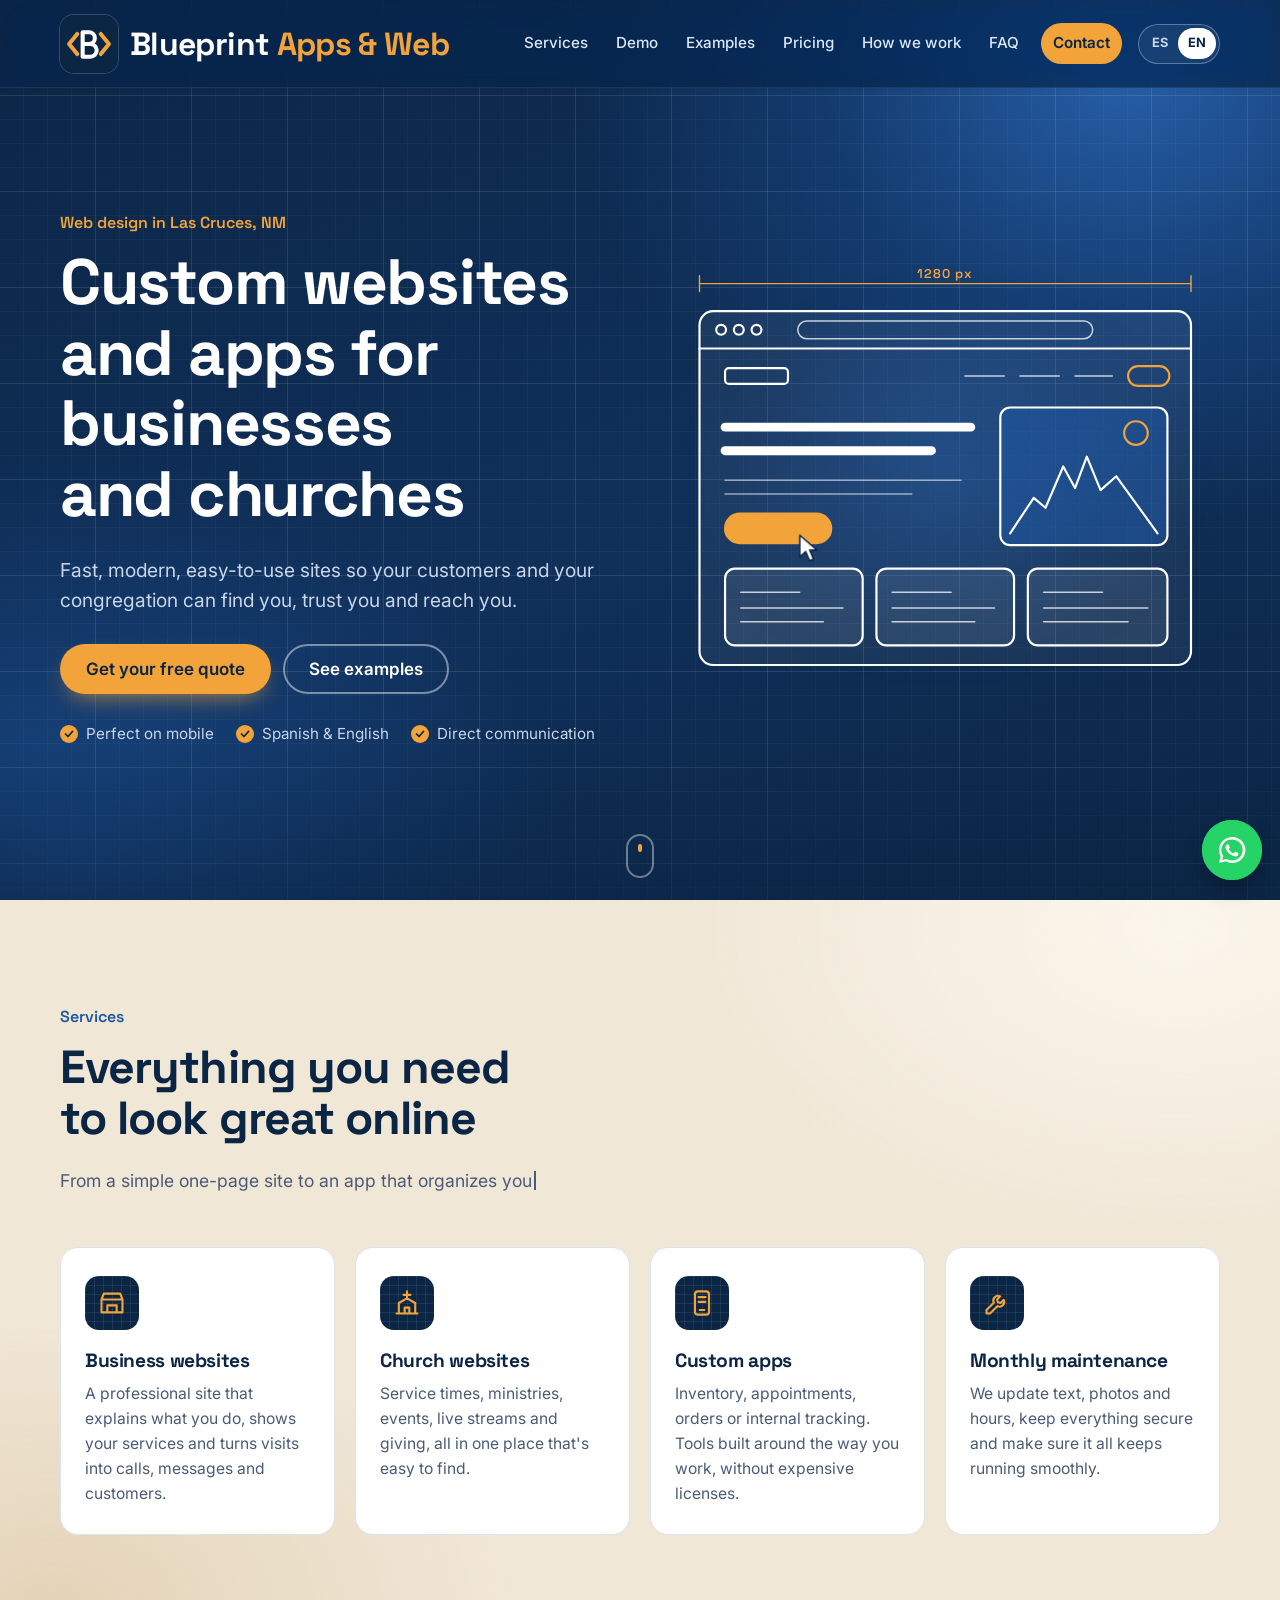
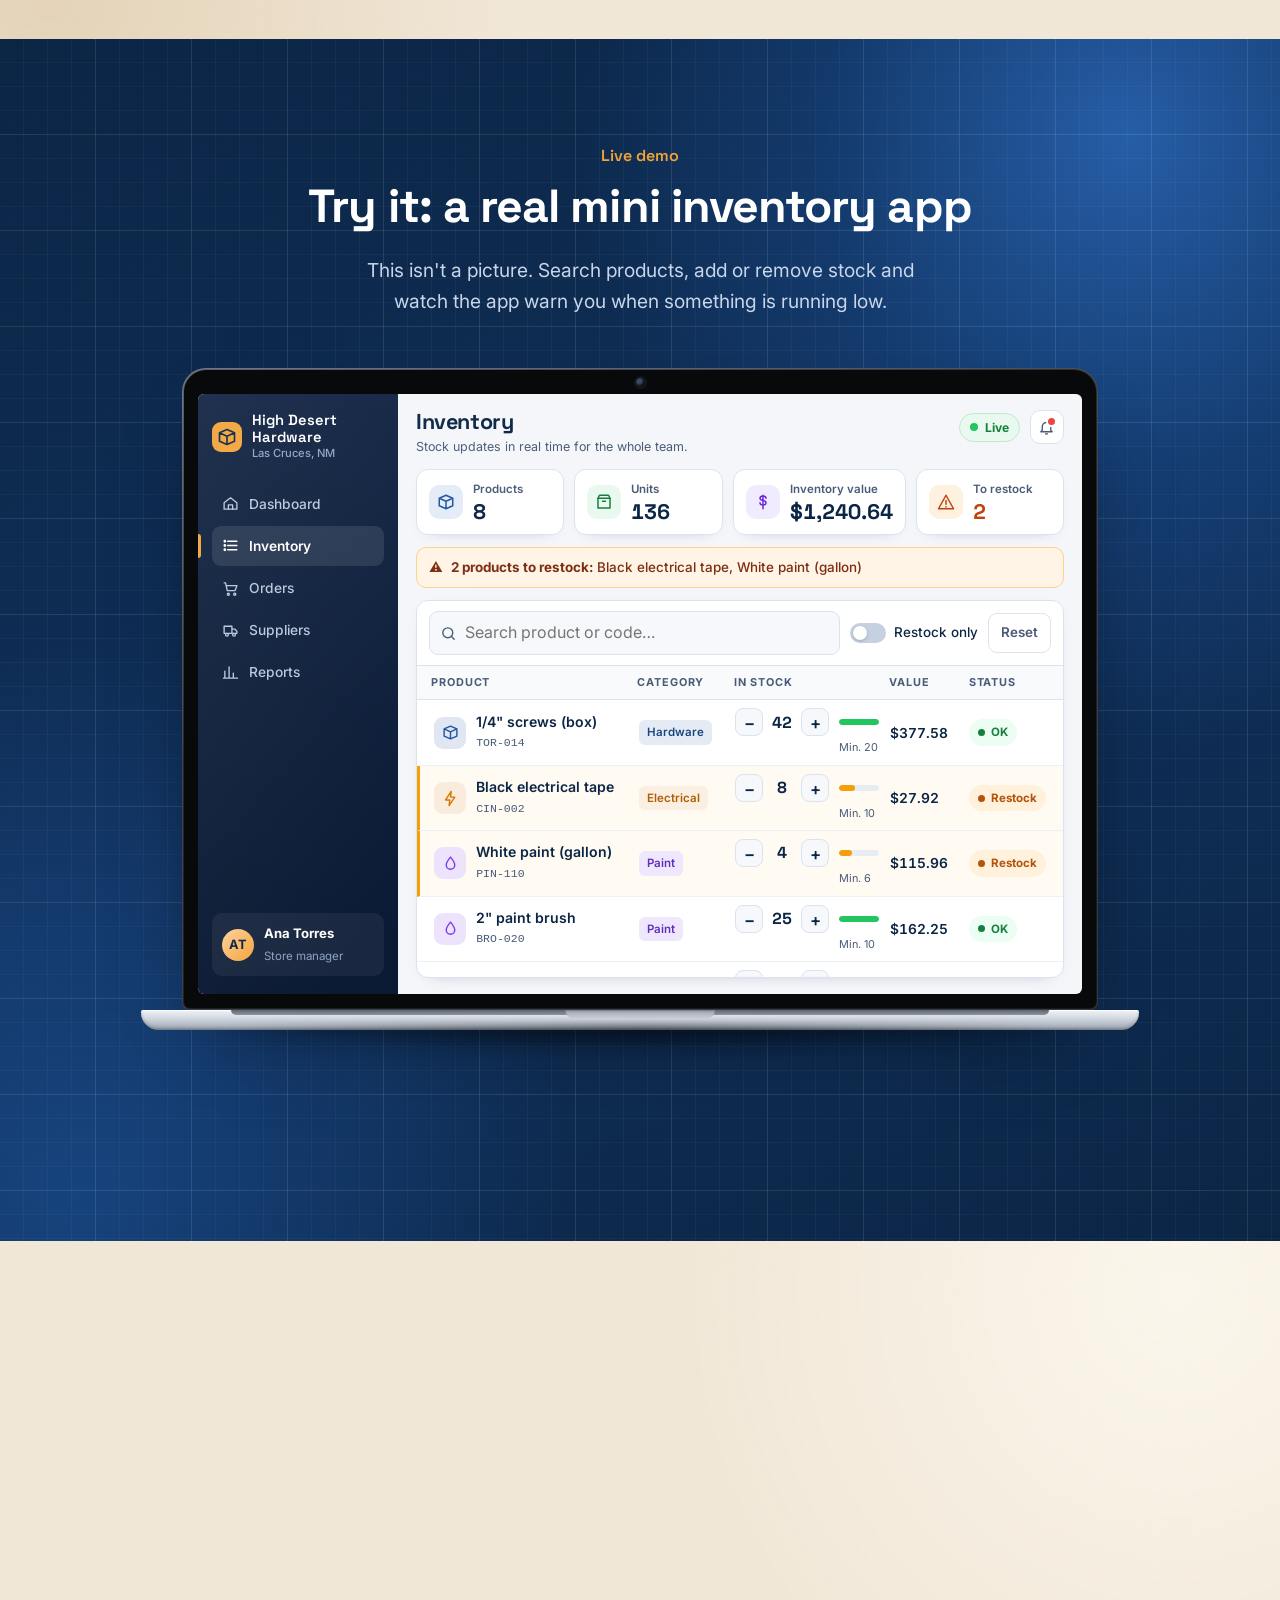
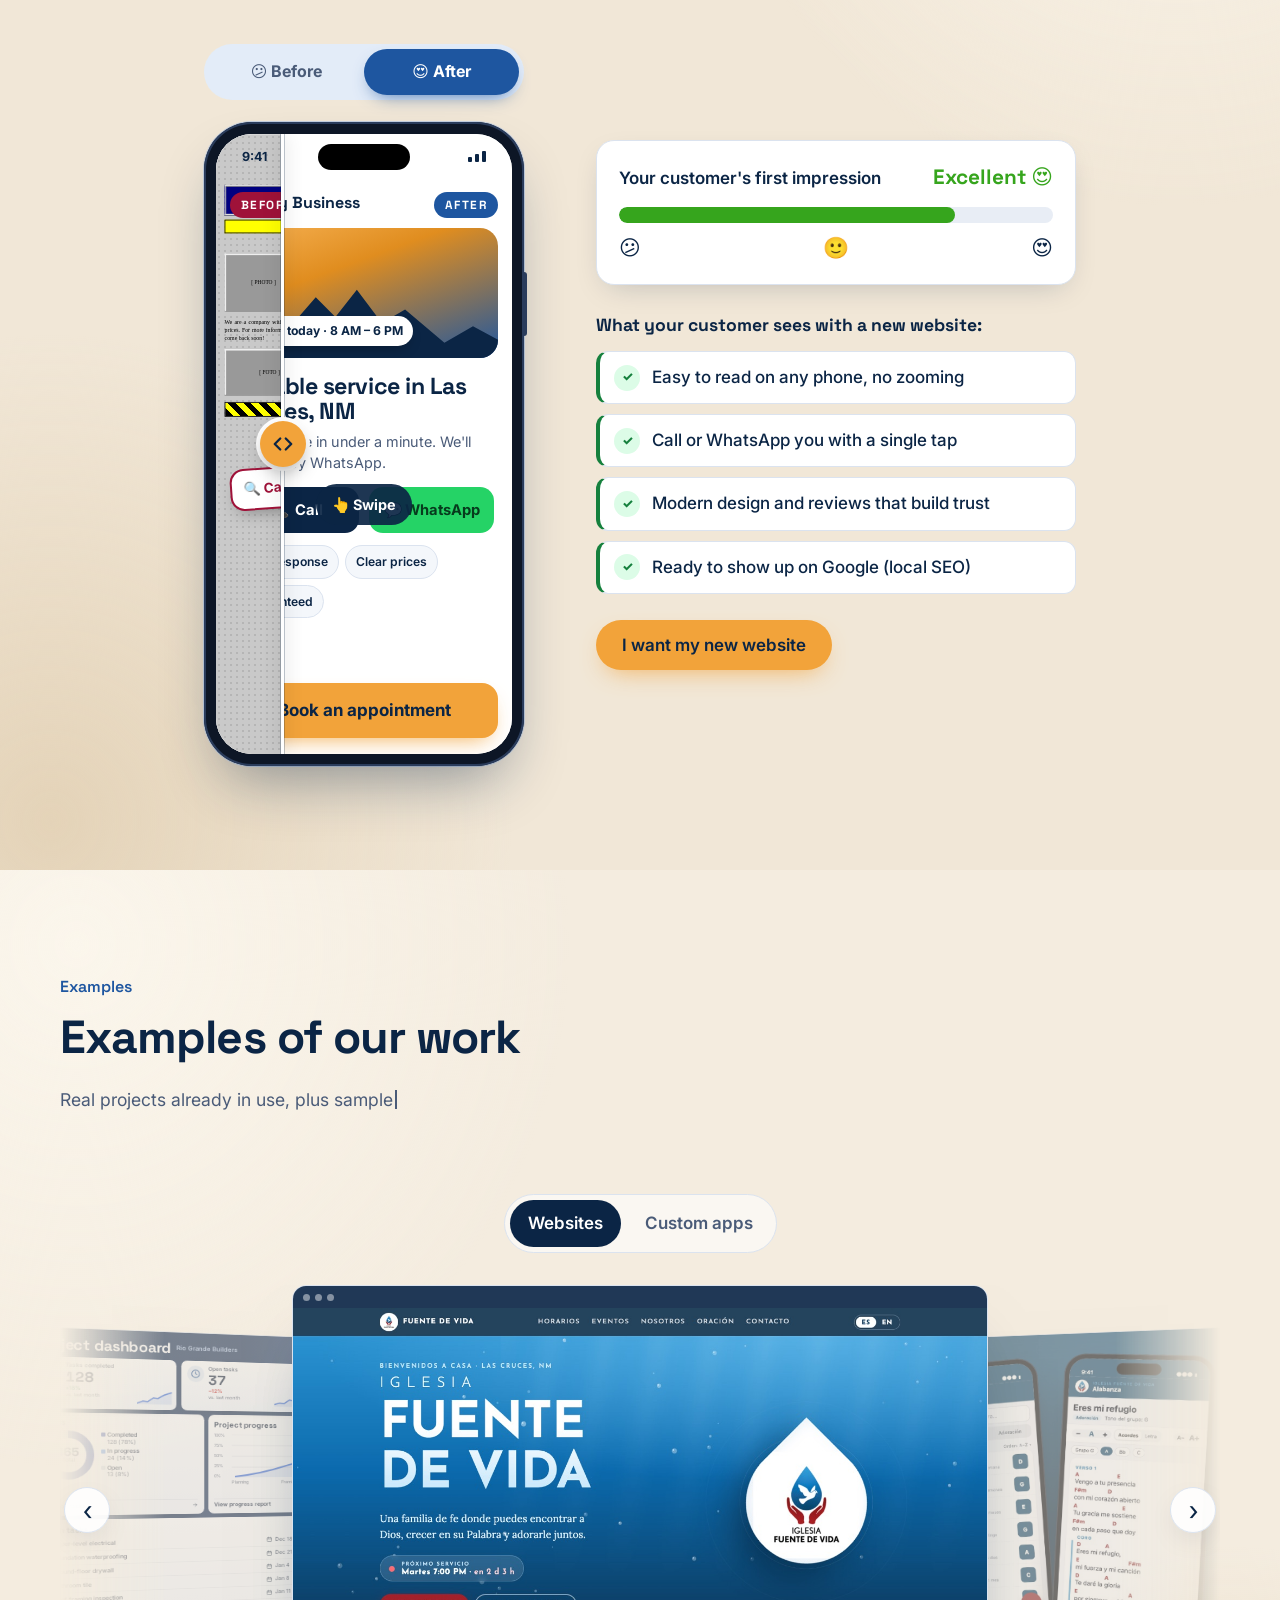
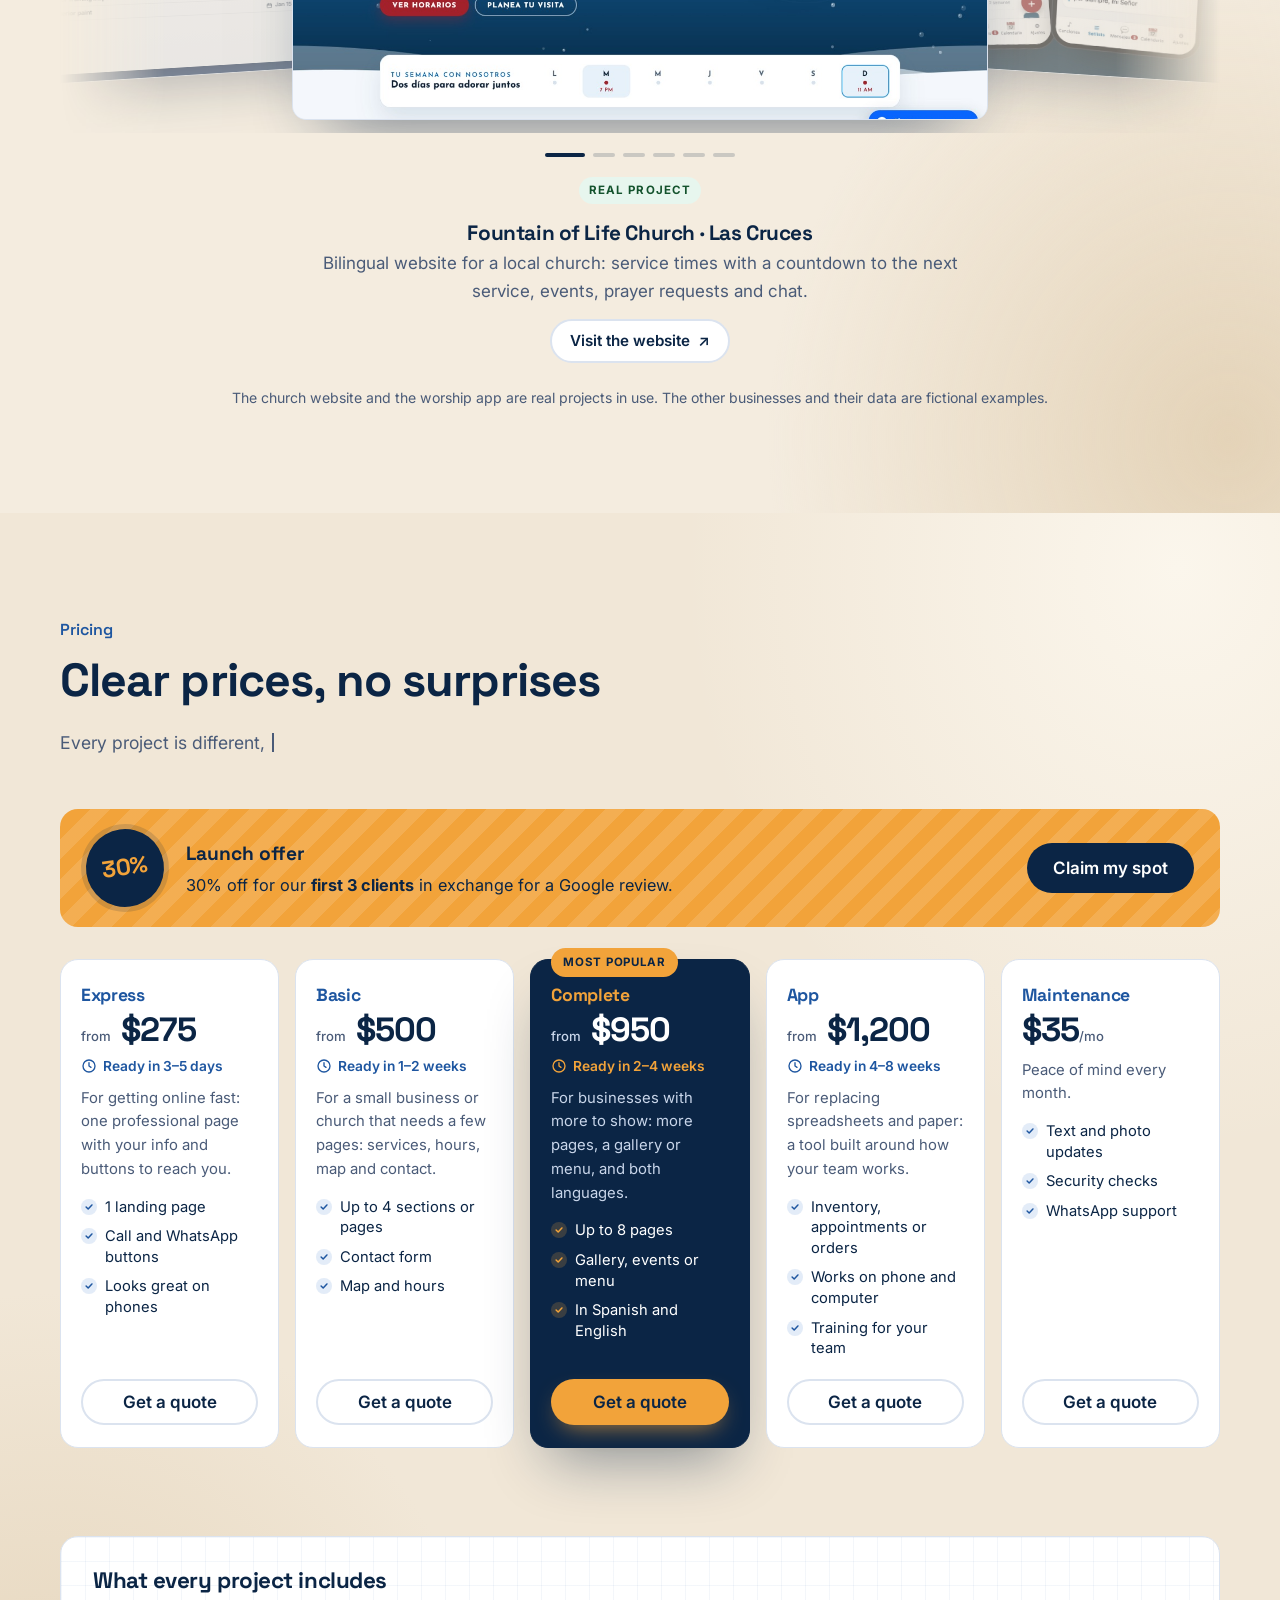
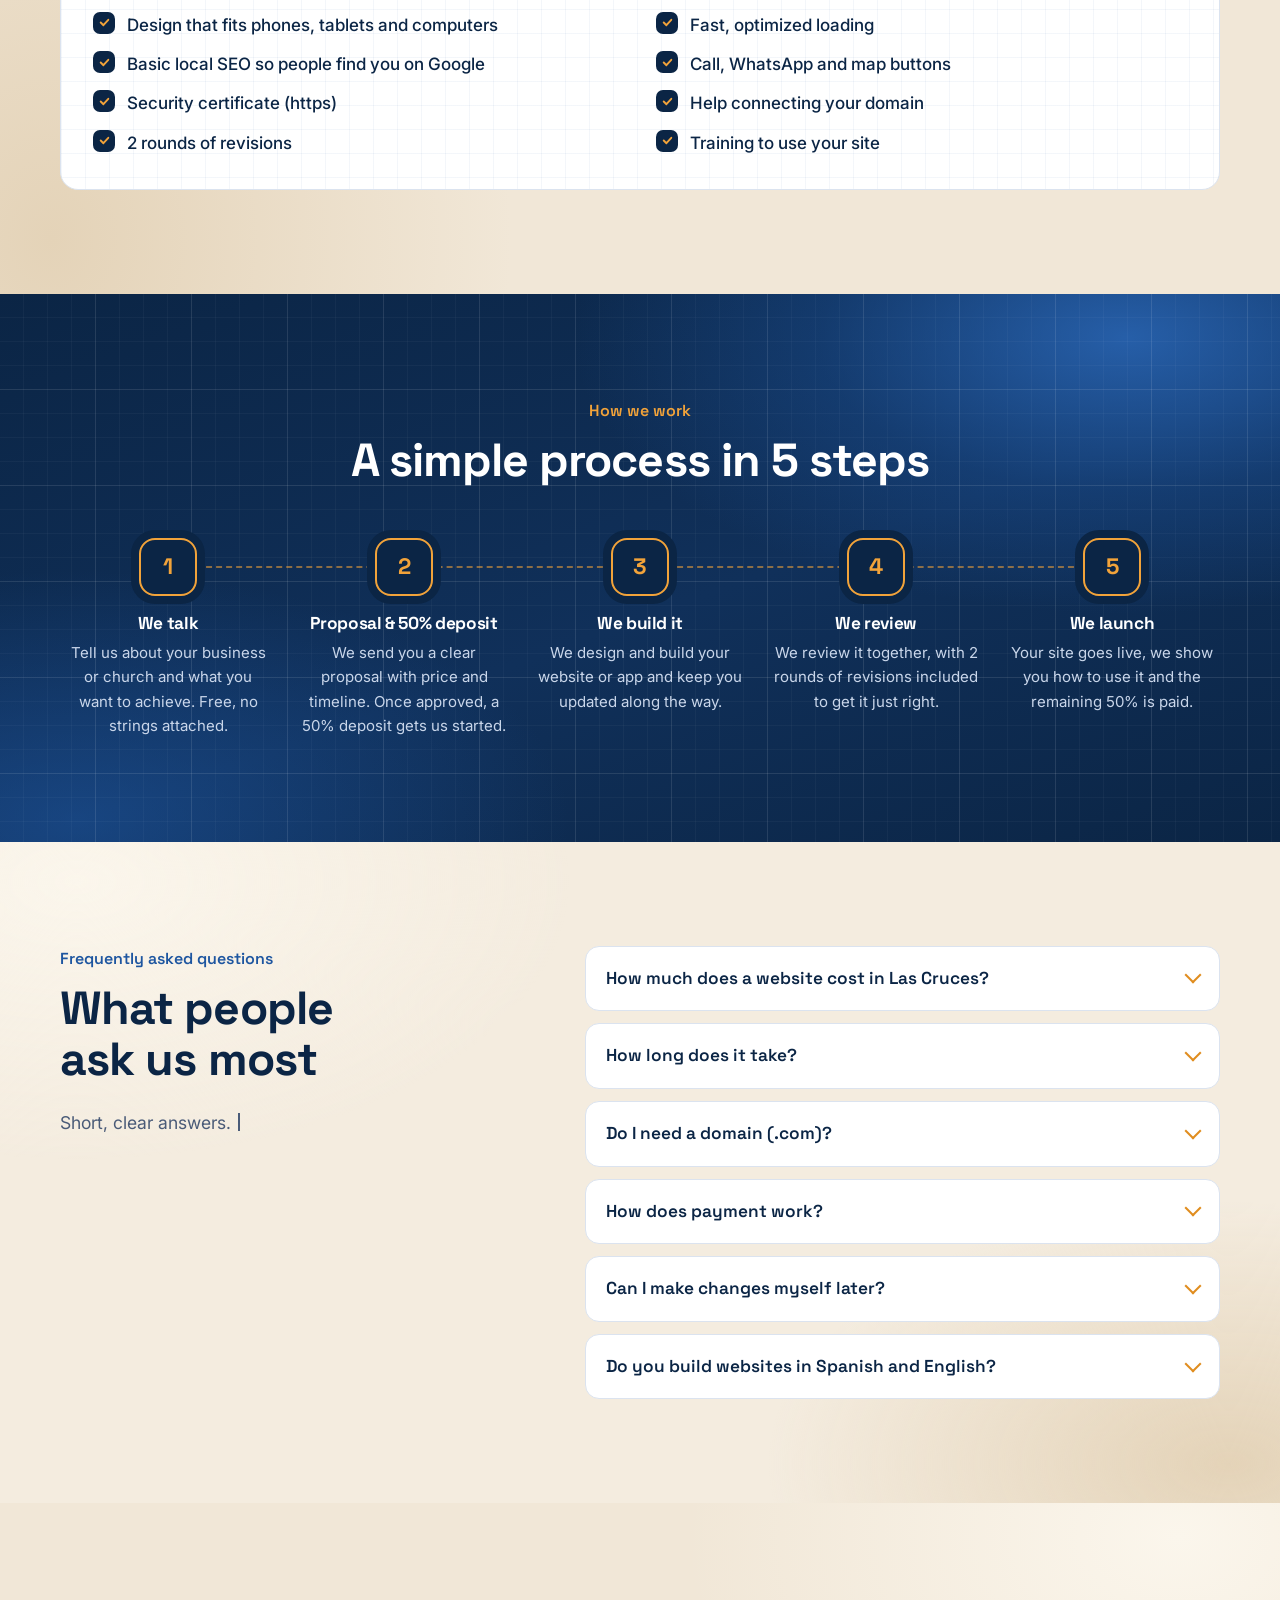
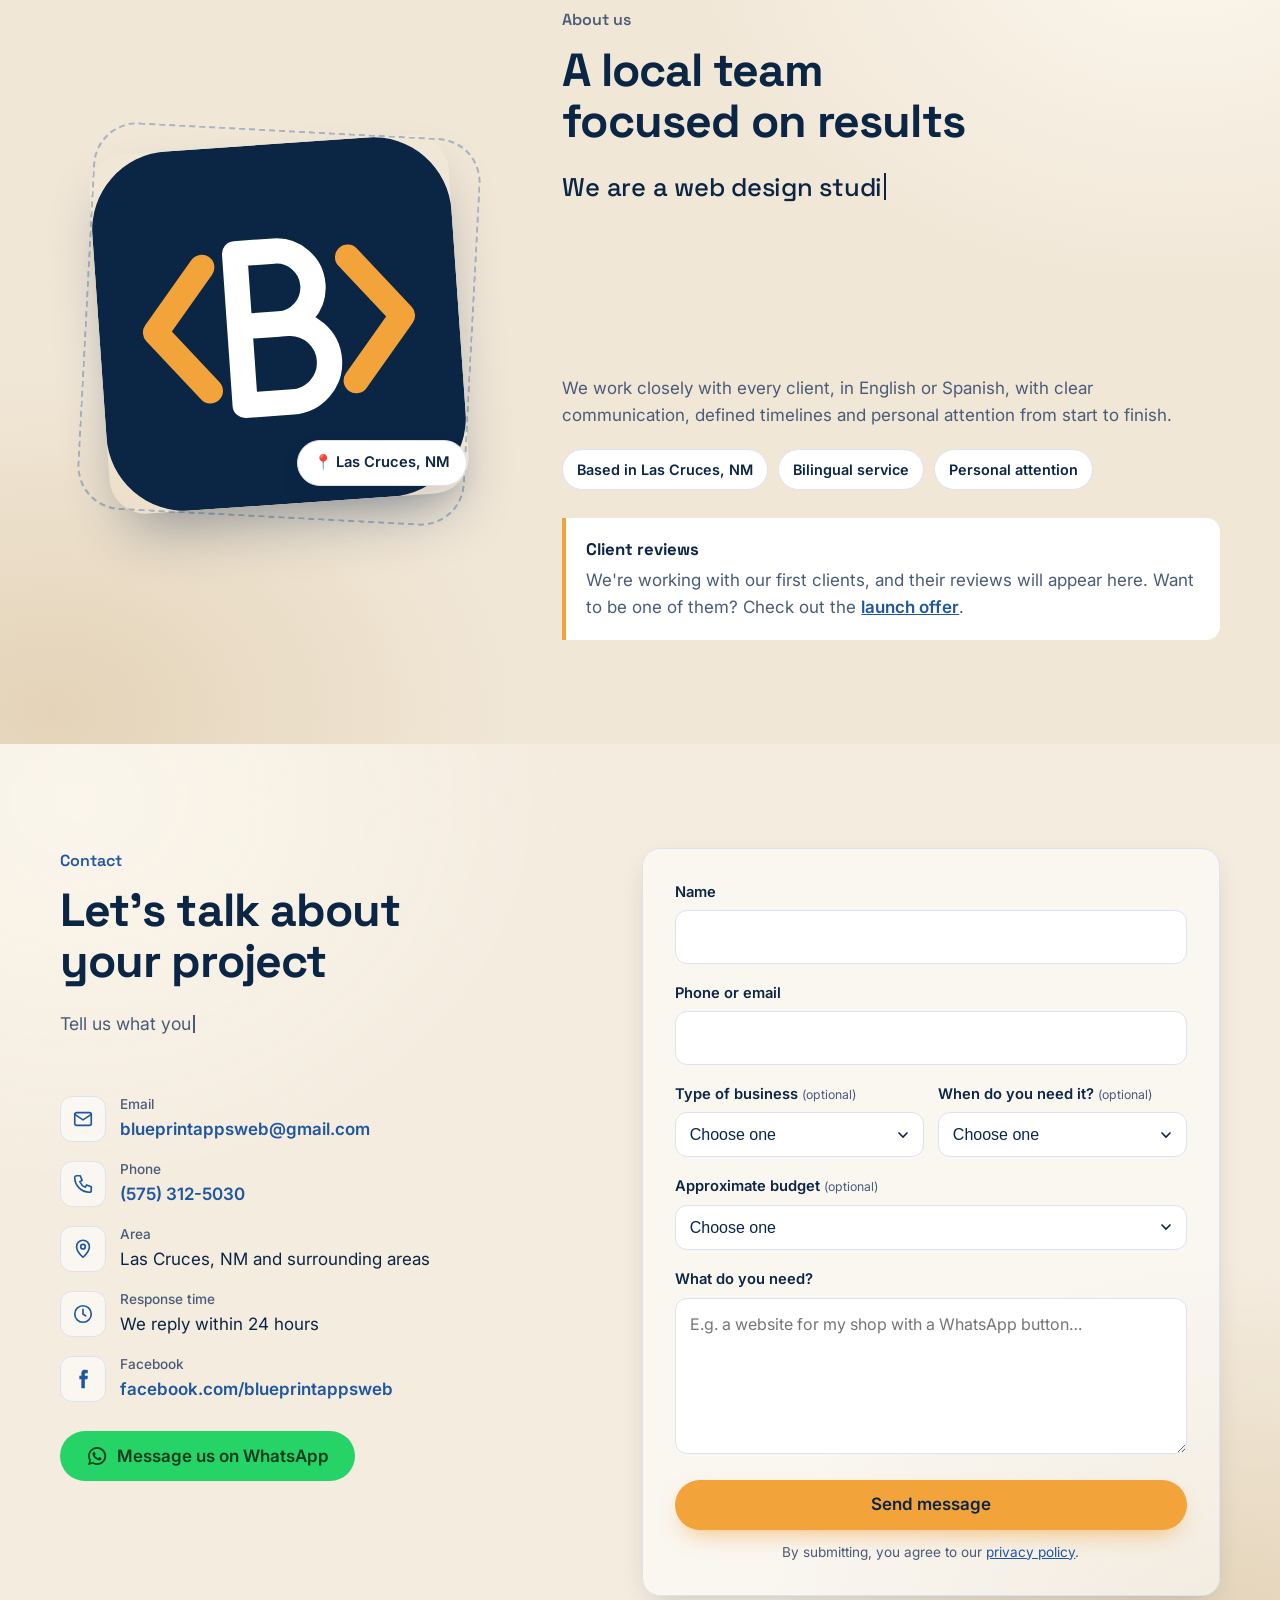
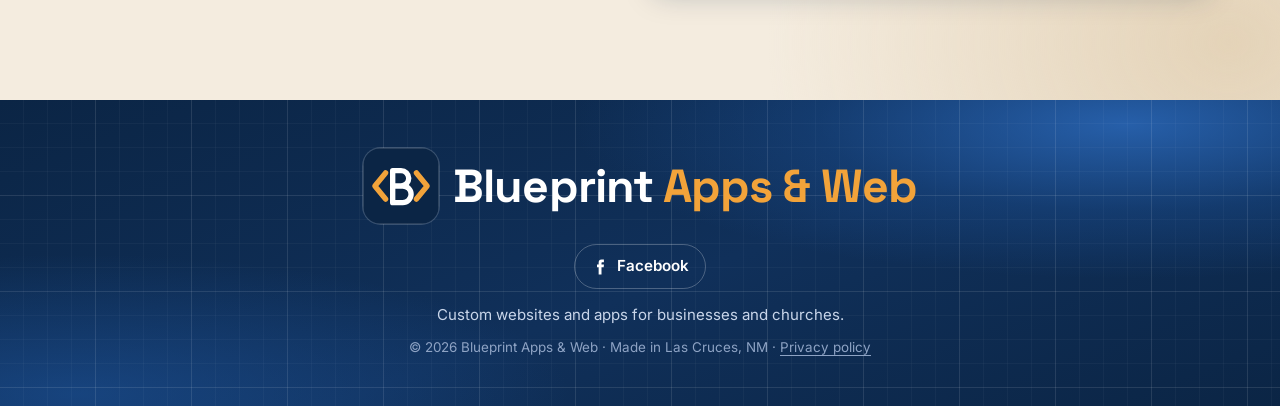
==== index.html @ d13bb03d "Proyectos reales (Fuente de Vida y app de alabanza), carrusel sin rotación, tiempos de entrega y cam" ====
<!doctype html>
<html lang="en">
<head>
<meta charset="utf-8">
<meta name="viewport" content="width=device-width, initial-scale=1, viewport-fit=cover">
<title>Web Design in Las Cruces, NM | Diseño web | Blueprint Apps &amp; Web</title>
<meta name="description" content="Web design in Las Cruces, NM (diseño web Las Cruces): custom websites and apps for businesses and churches. Fast, modern, bilingual and perfect on mobile. Get a free quote.">
<meta name="keywords" content="web design Las Cruces, Las Cruces NM web designer, website design New Mexico, church websites, custom apps, diseño web Las Cruces, páginas web Las Cruces">
<meta name="theme-color" content="#0B2545">
<link rel="canonical" href="https://blueprintappsweb.com/">
<link rel="alternate" hreflang="en" href="https://blueprintappsweb.com/">
<link rel="alternate" hreflang="es" href="https://blueprintappsweb.com/?lang=es">
<link rel="alternate" hreflang="x-default" href="https://blueprintappsweb.com/">
<meta property="og:type" content="website">
<meta property="og:site_name" content="Blueprint Apps &amp; Web">
<meta property="og:url" content="https://blueprintappsweb.com/">
<meta property="og:title" content="Blueprint Apps &amp; Web · Websites and apps in Las Cruces, NM">
<meta property="og:description" content="Custom websites and apps for businesses and churches. Páginas web y apps a la medida para negocios e iglesias. 30% off for our first 3 clients.">
<meta property="og:image" content="https://blueprintappsweb.com/img/fb/presentacion.jpg">
<meta property="og:image:width" content="1200">
<meta property="og:image:height" content="630">
<meta property="og:image:alt" content="Blueprint Apps &amp; Web: websites and apps in Las Cruces, NM">
<meta property="og:locale" content="en_US">
<meta property="og:locale:alternate" content="es_US">
<meta name="twitter:card" content="summary_large_image">
<link rel="icon" href="favicon.svg" type="image/svg+xml">
<link rel="preconnect" href="https://fonts.googleapis.com">
<link rel="preconnect" href="https://fonts.gstatic.com" crossorigin>
<link href="https://fonts.googleapis.com/css2?family=Inter:wght@400;500;600;700&family=Space+Grotesk:wght@500;600;700&display=swap" rel="stylesheet">
<link rel="stylesheet" href="styles.css?v=15">
<script>(function(d){d.classList.add('js');var l=null;try{l=new URLSearchParams(location.search).get('lang')||localStorage.getItem('bp-lang')}catch(e){}if(!l){var n=(navigator.languages&&navigator.languages[0])||navigator.language||'';l=n.toLowerCase().indexOf('es')===0?'es':'en'}if(l==='es'){d.classList.add('i18n-wait');setTimeout(function(){d.classList.remove('i18n-wait')},800)}})(document.documentElement)</script>
<script src="script.js?v=16" defer></script>
<script type="application/ld+json">
{
  "@context": "https://schema.org",
  "@graph": [
    {
      "@type": "ProfessionalService",
      "@id": "https://blueprintappsweb.com/#business",
      "name": "Blueprint Apps & Web",
      "description": "Web design studio in Las Cruces, New Mexico. We build custom websites and apps for businesses and churches, in English and Spanish.",
      "url": "https://blueprintappsweb.com/",
      "logo": "https://blueprintappsweb.com/favicon.svg",
      "image": "https://blueprintappsweb.com/img/fb/presentacion.jpg",
      "email": "blueprintappsweb@gmail.com",
      "telephone": "+1-575-312-5030",
      "address": {
        "@type": "PostalAddress",
        "addressLocality": "Las Cruces",
        "addressRegion": "NM",
        "addressCountry": "US"
      },
      "areaServed": [
        {"@type": "City", "name": "Las Cruces"},
        {"@type": "AdministrativeArea", "name": "Doña Ana County"}
      ],
      "knowsLanguage": ["en", "es"],
      "sameAs": ["https://www.facebook.com/blueprintappsweb"],
      "priceRange": "$35 - $1200+",
      "makesOffer": [
        {"@type": "Offer", "name": "Express website", "price": "275", "priceCurrency": "USD"},
        {"@type": "Offer", "name": "Basic website", "price": "500", "priceCurrency": "USD"},
        {"@type": "Offer", "name": "Complete website", "price": "950", "priceCurrency": "USD"},
        {"@type": "Offer", "name": "Custom app", "price": "1200", "priceCurrency": "USD"},
        {"@type": "Offer", "name": "Monthly maintenance", "price": "35", "priceCurrency": "USD"}
      ]
    },
    {
      "@type": "FAQPage",
      "@id": "https://blueprintappsweb.com/#faq",
      "mainEntity": [
        {"@type": "Question", "name": "How much does a website cost in Las Cruces?", "acceptedAnswer": {"@type": "Answer", "text": "Our websites start at $275 (Express, a single page). Basic starts at $500, Complete at $950 and a custom app at $1,200. Quotes are free, and the final price is in writing before we start."}},
        {"@type": "Question", "name": "How long does it take?", "acceptedAnswer": {"@type": "Answer", "text": "An Express page is ready in a few days. Larger sites and apps depend on how many pages and features they need; the proposal we send you includes the dates."}},
        {"@type": "Question", "name": "Do I need a domain (.com)?", "acceptedAnswer": {"@type": "Answer", "text": "Not to get started. Every project includes help connecting your domain, and if you don't have one yet, we'll help you choose and register it."}},
        {"@type": "Question", "name": "How does payment work?", "acceptedAnswer": {"@type": "Answer", "text": "A 50% deposit when you approve the proposal and the remaining 50% when your site goes live. Prices are in US dollars and don't include New Mexico GRT."}},
        {"@type": "Question", "name": "Can I make changes myself later?", "acceptedAnswer": {"@type": "Answer", "text": "Yes. When we launch, we show you how to use your site. If you'd rather have us update text and photos, the maintenance plan is $35 a month and includes WhatsApp support."}},
        {"@type": "Question", "name": "Do you build websites in Spanish and English?", "acceptedAnswer": {"@type": "Answer", "text": "Yes. We work with you in the language you prefer and can build your site in English, Spanish or both. The Complete plan already includes both languages."}}
      ]
    }
  ]
}
</script>
</head>
<body>
<a class="skip" href="#main" data-i18n="skip">Skip to content</a>

<!-- ============ ENCABEZADO ============ -->
<header class="site-header">
  <div class="container nav-wrap">
    <a href="#inicio" class="brand" aria-label="Blueprint Apps & Web">
      <svg class="logo" viewBox="0 0 64 64" aria-hidden="true">
        <rect width="64" height="64" rx="14" fill="#0B2545"/>
        <g fill="none" stroke-linecap="round" stroke-linejoin="round" stroke-width="4.5">
          <path d="M19 21 L10 32 L19 43" stroke="#F2A33A"/>
          <path d="M45 21 L54 32 L45 43" stroke="#F2A33A"/>
          <path d="M25 19 H32 a6.5 6.5 0 0 1 0 13 H25 Z M25 32 H33.5 a7 7 0 0 1 0 14 H25 Z" stroke="#fff"/>
        </g>
      </svg>
      <span class="brand-name">Blueprint <span>Apps &amp; Web</span></span>
    </a>
    <nav id="menu" class="nav" aria-label="Main">
      <a href="#servicios" data-i18n="nav.services">Services</a>
      <a href="#demo" data-i18n="nav.demo">Demo</a>
      <a href="#ejemplos" data-i18n="nav.examples">Examples</a>
      <a href="#precios" data-i18n="nav.pricing">Pricing</a>
      <a href="#proceso" data-i18n="nav.process">How we work</a>
      <a href="#preguntas" data-i18n="nav.faq">FAQ</a>
      <a href="#contacto" class="nav-cta" data-i18n="nav.contact">Contact</a>
    </nav>
    <button class="lang" id="langBtn" type="button" aria-label="Cambiar a español">
      <span data-l="es">ES</span><span data-l="en">EN</span>
    </button>
    <button class="menu-btn" id="menuBtn" type="button" aria-expanded="false" aria-controls="menu" aria-label="Open menu" data-i18n-aria="nav.menu">
      <span></span><span></span><span></span>
    </button>
  </div>
</header>

<main id="main">

<!-- ============ 1. PORTADA ============ -->
<section class="hero blueprint" id="inicio">
  <div class="container hero-grid">
    <div class="hero-copy">
      <p class="eyebrow light" data-i18n="hero.eyebrow">Web design in Las Cruces, NM</p>
      <h1 data-i18n="hero.title">Custom websites and apps for businesses and churches</h1>
      <p class="lead" data-i18n="hero.lead">Fast, modern, easy-to-use sites so your customers and your congregation can find you, trust you and reach you.</p>
      <div class="btns">
        <a class="btn btn-primary" href="#contacto" data-i18n="hero.cta1">Get your free quote</a>
        <a class="btn btn-ghost" href="#ejemplos" data-i18n="hero.cta2">See examples</a>
      </div>
      <ul class="hero-points">
        <li data-i18n="hero.p1">Perfect on mobile</li>
        <li data-i18n="hero.p2">Spanish & English</li>
        <li data-i18n="hero.p3">Direct communication</li>
      </ul>
    </div>

    <div class="hero-art" aria-hidden="true">
      <svg viewBox="-20 -40 560 440" class="plan play">
        <!-- cota / medida -->
        <g class="dim">
          <path class="draw" style="--d:.05s" d="M10 -18 H510"/>
          <path class="draw" style="--d:.05s" d="M10 -26 V-10 M510 -26 V-10"/>
          <text class="fade" style="--d:.9s" x="260" y="-24" text-anchor="middle">1280 px</text>
        </g>
        <!-- marco del navegador -->
        <rect class="draw fill-frame" style="--d:.1s" x="10" y="10" width="500" height="360" rx="14"/>
        <path class="draw" style="--d:.55s" d="M10 48 H510"/>
        <circle class="draw" style="--d:.7s" cx="32" cy="29" r="5"/>
        <circle class="draw" style="--d:.78s" cx="50" cy="29" r="5"/>
        <circle class="draw" style="--d:.86s" cx="68" cy="29" r="5"/>
        <rect class="draw thin" style="--d:.8s" x="110" y="20" width="300" height="18" rx="9"/>
        <!-- menú -->
        <rect class="draw" style="--d:1s" x="36" y="68" width="64" height="16" rx="4"/>
        <path class="draw thin" style="--d:1.1s" d="M280 76 H320"/>
        <path class="draw thin" style="--d:1.15s" d="M336 76 H376"/>
        <path class="draw thin" style="--d:1.2s" d="M392 76 H430"/>
        <rect class="draw accent" style="--d:1.25s" x="446" y="66" width="42" height="20" rx="10"/>
        <!-- titular -->
        <path class="draw heavy" style="--d:1.3s" d="M36 128 H286"/>
        <path class="draw heavy" style="--d:1.42s" d="M36 152 H246"/>
        <path class="draw thin dim-line" style="--d:1.55s" d="M36 182 H276"/>
        <path class="draw thin dim-line" style="--d:1.6s" d="M36 196 H226"/>
        <rect class="draw accent fill-cta" style="--d:1.65s" x="36" y="216" width="108" height="30" rx="15"/>
        <!-- imagen: Órganos -->
        <rect class="draw fill-img" style="--d:1.4s" x="316" y="108" width="170" height="140" rx="10"/>
        <path class="draw" style="--d:1.8s" d="M326 236 L350 200 L362 210 L380 168 L392 190 L404 158 L418 192 L434 178 L476 236"/>
        <circle class="draw accent" style="--d:2s" cx="454" cy="134" r="12"/>
        <!-- tarjetas -->
        <rect class="draw fill-card" style="--d:1.9s" x="36" y="272" width="140" height="78" rx="10"/>
        <rect class="draw fill-card" style="--d:2s" x="190" y="272" width="140" height="78" rx="10"/>
        <rect class="draw fill-card" style="--d:2.1s" x="344" y="272" width="142" height="78" rx="10"/>
        <path class="draw thin" style="--d:2.2s" d="M52 296 H112 M52 312 H156 M52 326 H136"/>
        <path class="draw thin" style="--d:2.28s" d="M206 296 H266 M206 312 H310 M206 326 H290"/>
        <path class="draw thin" style="--d:2.36s" d="M360 296 H420 M360 312 H466 M360 326 H446"/>
        <!-- cursor -->
        <g class="cursor">
          <path d="M0 0 L0 22 L6 16.5 L10 26 L14 24.2 L10 15 L17.5 15 Z"/>
        </g>
      </svg>
    </div>
  </div>
  <a href="#servicios" class="scroll-hint" aria-label="Scroll down" data-i18n-aria="hero.down"><span></span></a>
</section>

<!-- ============ 2. SERVICIOS ============ -->
<section id="servicios" class="section">
  <div class="container">
    <div class="section-head reveal">
      <p class="eyebrow"><span data-i18n="serv.eyebrow">Services</span></p>
      <h2 data-i18n="serv.title">Everything you need to look great online</h2>
      <p class="lead-dark type-in" data-i18n="serv.lead">From a simple one-page site to an app that organizes your daily work.</p>
    </div>
    <div class="cards-4">
      <article class="card reveal" style="--i:0">
        <div class="icon" aria-hidden="true">
          <svg viewBox="0 0 24 24"><path d="M3 9h18v11H3zM3 9l2-5h14l2 5M8 20v-6h8v6"/></svg>
        </div>
        <h3 data-i18n="serv.1.t">Business websites</h3>
        <p data-i18n="serv.1.d">A professional site that explains what you do, shows your services and turns visits into calls, messages and customers.</p>
      </article>
      <article class="card reveal" style="--i:1">
        <div class="icon" aria-hidden="true">
          <svg viewBox="0 0 24 24"><path d="M12 2v6M9 5h6M5 21V12l7-4 7 4v9M10 21v-5h4v5M3 21h18"/></svg>
        </div>
        <h3 data-i18n="serv.2.t">Church websites</h3>
        <p data-i18n="serv.2.d">Service times, ministries, events, live streams and giving, all in one place that's easy to find.</p>
      </article>
      <article class="card reveal" style="--i:2">
        <div class="icon" aria-hidden="true">
          <svg viewBox="0 0 24 24"><rect x="6" y="2" width="12" height="20" rx="2.5"/><path d="M10 18h4M9 7h6M9 11h6"/></svg>
        </div>
        <h3 data-i18n="serv.3.t">Custom apps</h3>
        <p data-i18n="serv.3.d">Inventory, appointments, orders or internal tracking. Tools built around the way you work, without expensive licenses.</p>
      </article>
      <article class="card reveal" style="--i:3">
        <div class="icon" aria-hidden="true">
          <svg viewBox="0 0 24 24"><path d="M14.7 6.3a4 4 0 0 0-5.4 5.4L3 18v3h3l6.3-6.3a4 4 0 0 0 5.4-5.4l-2.6 2.6-2.4-.6-.6-2.4z"/></svg>
        </div>
        <h3 data-i18n="serv.4.t">Monthly maintenance</h3>
        <p data-i18n="serv.4.d">We update text, photos and hours, keep everything secure and make sure it all keeps running smoothly.</p>
      </article>
    </div>
  </div>
</section>

<!-- ============ 3. DEMO EN VIVO ============ -->
<section id="demo" class="section blueprint">
  <div class="container">
    <div class="section-head center reveal">
      <p class="eyebrow light"><span data-i18n="demo.eyebrow">Live demo</span></p>
      <h2 data-i18n="demo.title">Try it: a real mini inventory app</h2>
      <p class="lead" data-i18n="demo.lead">This isn't a picture. Search products, add or remove stock and watch the app warn you when something is running low.</p>
    </div>

    <div class="laptop reveal">
      <div class="lp-lid">
        <div class="lp-bezel">
          <span class="lp-cam" aria-hidden="true"></span>
          <div class="lp-screen">
        <div class="app" id="invApp">
          <aside class="app-side" aria-hidden="true">
            <div class="app-brand"><svg viewBox="0 0 24 24" aria-hidden="true"><path d="M3 7l9-4 9 4v10l-9 4-9-4zM3 7l9 4 9-4M12 11v10"/></svg><b><span data-i18n="inv.store">High Desert Hardware</span><small>Las Cruces, NM</small></b></div>
            <ul class="app-nav"><li><svg viewBox="0 0 24 24" aria-hidden="true"><path d="M3 11l9-7 9 7v9H3z"/><path d="M9 20v-6h6v6"/></svg><span data-i18n="inv.n1">Dashboard</span></li><li class="on"><svg viewBox="0 0 24 24" aria-hidden="true"><path d="M8 6h13M8 12h13M8 18h13"/><circle cx="4" cy="6" r="1"/><circle cx="4" cy="12" r="1"/><circle cx="4" cy="18" r="1"/></svg><span data-i18n="inv.n2">Inventory</span></li><li><svg viewBox="0 0 24 24" aria-hidden="true"><circle cx="9" cy="20" r="1.5"/><circle cx="18" cy="20" r="1.5"/><path d="M3 4h2l2.5 11h11L21 8H6.5"/></svg><span data-i18n="inv.n3">Orders</span></li><li><svg viewBox="0 0 24 24" aria-hidden="true"><path d="M3 6h11v10H3zM14 10h4l3 3v3h-7"/><circle cx="7" cy="18" r="2"/><circle cx="17" cy="18" r="2"/></svg><span data-i18n="inv.n4">Suppliers</span></li><li><svg viewBox="0 0 24 24" aria-hidden="true"><path d="M4 20V10M10 20V4M16 20v-7M22 20H2"/></svg><span data-i18n="inv.n5">Reports</span></li></ul>
            <div class="app-user"><i>AT</i><span><b>Ana Torres</b><small data-i18n="inv.role">Store manager</small></span></div>
          </aside>
          <div class="app-main">
            <div class="app-bar">
              <div><h4 data-i18n="inv.title">Inventory</h4><small data-i18n="inv.sub">Stock updates in real time for the whole team.</small></div>
              <div class="app-bar-r"><span class="live"><i></i><span data-i18n="inv.live">Live</span></span><span class="app-bell" aria-hidden="true"><svg viewBox="0 0 24 24" aria-hidden="true"><path d="M6 16V11a6 6 0 0 1 12 0v5l2 2H4z"/><path d="M10 21h4"/></svg><i></i></span></div>
            </div>

            <div class="app-stats">
              <div class="stat"><span class="st-ic c1"><svg viewBox="0 0 24 24" aria-hidden="true"><path d="M3 7l9-4 9 4v10l-9 4-9-4zM3 7l9 4 9-4M12 11v10"/></svg></span><span><span data-i18n="inv.s1">Products</span><b id="stItems">0</b></span></div>
              <div class="stat"><span class="st-ic c2"><svg viewBox="0 0 24 24" aria-hidden="true"><path d="M4 7h16v13H4z"/><path d="M4 7l2-4h12l2 4M10 11h4"/></svg></span><span><span data-i18n="inv.s2">Units</span><b id="stUnits">0</b></span></div>
              <div class="stat"><span class="st-ic c3"><svg viewBox="0 0 24 24" aria-hidden="true"><path d="M12 3v18M16 7c0-1.7-1.8-3-4-3s-4 1.3-4 3 1.8 2.6 4 3 4 1.3 4 3-1.8 3-4 3-4-1.3-4-3"/></svg></span><span><span data-i18n="inv.s4">Inventory value</span><b id="stValue">$0</b></span></div>
              <div class="stat warn"><span class="st-ic c4"><svg viewBox="0 0 24 24" aria-hidden="true"><path d="M12 3l10 18H2z"/><path d="M12 10v5M12 18v.5"/></svg></span><span><span data-i18n="inv.s3">To restock</span><b id="stLow">0</b></span></div>
            </div>

            <div class="app-alert" id="invAlert" role="status" aria-live="polite"></div>

            <div class="app-table">
              <div class="app-tools">
                <label class="search">
                  <svg viewBox="0 0 24 24" aria-hidden="true"><circle cx="11" cy="11" r="7"/><path d="M20 20l-4-4"/></svg>
                  <span class="sr-only" data-i18n="inv.searchLbl">Search</span>
                  <input id="invSearch" type="search" autocomplete="off" placeholder="Search product or code…" data-i18n-ph="inv.search">
                </label>
                <label class="toggle">
                  <input type="checkbox" id="invLow">
                  <span class="tg" aria-hidden="true"></span>
                  <span data-i18n="inv.only">Restock only</span>
                </label>
                <button type="button" class="reset" id="invReset" data-i18n="inv.reset">Reset</button>
              </div>
              <div class="rows-head" aria-hidden="true">
                <span data-i18n="inv.h1">Product</span>
                <span data-i18n="inv.hc">Category</span>
                <span data-i18n="inv.h3">In stock</span>
                <span data-i18n="inv.hv">Value</span>
                <span data-i18n="inv.h4">Status</span>
              </div>
              <ul class="rows" id="invList"></ul>
            </div>
          </div>
        </div>
          </div>
        </div>
      </div>
      <div class="lp-base" aria-hidden="true"><span class="lp-notch"></span></div>
      <div class="lp-shadow" aria-hidden="true"></div>
    </div>
    <p class="demo-note reveal" data-i18n="demo.note">Can you picture something like this for your business? We'll adapt it to your products, your team and the way you work.</p>
  </div>
</section>

<!-- ============ 4. ANTES Y DESPUÉS ============ -->
<section id="antes-despues" class="section">
  <div class="container">
    <div class="section-head center reveal">
      <p class="eyebrow"><span data-i18n="ba.eyebrow">Before & after</span></p>
      <h2 data-i18n="ba.title">Is this how your customers see you on their phone?</h2>
      <p class="lead-dark" data-i18n="ba.lead">Most people look you up on their phone. Tap the buttons or swipe across the phone to see the difference between an old website and one built by us.</p>
    </div>

    <div class="ba-wrap is-old" id="baWrap">
      <div class="ba-stage reveal">
        <div class="ba-switch" role="group" aria-label="Choose view" data-i18n-aria="ba.switch">
          <span class="ba-switch-pill" aria-hidden="true"></span>
          <button type="button" data-go="old" aria-pressed="true"><span aria-hidden="true">😕</span> <span data-i18n="ba.before">Before</span></button>
          <button type="button" data-go="new" aria-pressed="false"><span aria-hidden="true">😍</span> <span data-i18n="ba.after">After</span></button>
        </div>

        <div class="phone">
          <span class="phone-island" aria-hidden="true"></span>
          <div class="phone-status" aria-hidden="true"><span>9:41</span><span class="ps-icons"><i></i><i></i><i></i></span></div>
          <div class="ba" id="ba" style="--pos:100%">

            <!-- DESPUÉS: página moderna hecha para celular -->
            <div class="ba-layer ba-new" aria-hidden="true">
              <div class="m-head">
                <span class="nw-brand"><i></i><span data-i18n="new.brand">My Business</span></span>
                <span class="m-burger"><i></i><i></i><i></i></span>
              </div>
              <div class="m-hero">
                <svg viewBox="0 0 300 120" preserveAspectRatio="none"><path d="M0 120 L40 70 L62 86 L96 40 L118 66 L142 30 L170 74 L196 56 L240 100 L272 78 L300 96 L300 120 Z"/></svg>
                <span class="nw-pill" data-i18n="new.rating">Open today · 8 AM – 6 PM</span>
              </div>
              <div class="m-body">
                <h4 data-i18n="new.title">Reliable service in Las Cruces, NM</h4>
                <p data-i18n="new.text">Book online in under a minute. We'll confirm by WhatsApp.</p>
                <div class="m-actions">
                  <span class="m-call">📞 <span data-i18n="new.call">Call</span></span>
                  <span class="m-wa">💬 WhatsApp</span>
                </div>
                <div class="m-chips"><span data-i18n="new.f1">Fast response</span><span data-i18n="new.f2">Clear prices</span><span data-i18n="new.f3">Guaranteed</span></div>
              </div>
              <div class="m-sticky" data-i18n="new.btn">Book an appointment</div>
              <span class="ba-tag after" data-i18n="ba.after">After</span>
            </div>

            <!-- ANTES: página vieja de computadora, diminuta en el celular -->
            <div class="ba-layer ba-old" aria-hidden="true">
              <div class="old-page" id="oldPage">
                <div class="old-top" data-i18n="old.title">!!!Welcome to the My Business web page!!!</div>
                <div class="old-marquee"><span data-i18n="old.marquee">*** SPECIAL OFFERS *** CALL US TODAY *** OPEN MONDAY THROUGH FRIDAY ***</span></div>
                <div class="old-nav"><u data-i18n="old.n1">Home</u> | <u data-i18n="old.n2">About us</u> | <u data-i18n="old.n3">Services</u> | <u data-i18n="old.n4">Contact</u></div>
                <div class="old-body">
                  <div class="old-img" data-i18n="old.img">[ PHOTO ]</div>
                  <table class="old-table">
                    <tr><td data-i18n="old.t1">Hours:</td><td data-i18n="old.v1">M-F 9am to 5pm</td></tr>
                    <tr><td data-i18n="old.t2">Phone:</td><td data-i18n="old.v2">Call for info</td></tr>
                    <tr><td data-i18n="old.t3">Email:</td><td>minegocio1998@hotmail.com</td></tr>
                  </table>
                </div>
                <p class="old-p" data-i18n="old.p">We are a company with over 20 years of experience serving the community. We offer the best services at the best prices. For more information please call the office during office hours or send an e-mail. Thank you for visiting and come back soon!</p>
                <div class="old-gallery"><span>[ FOTO ]</span><span>[ FOTO ]</span><span>[ FOTO ]</span></div>
                <div class="old-build"><span data-i18n="old.build">PAGE UNDER CONSTRUCTION</span></div>
                <p class="old-guest"><b class="old-new" data-i18n="old.new">NEW!</b> <u data-i18n="old.guest">Sign our guestbook</u></p>
                <div class="old-foot"><span data-i18n="old.counter">You are visitor No.</span> <b>000347</b><br><small data-i18n="old.best">Best viewed in Internet Explorer at 800x600</small></div>
              </div>
              <span class="ba-tag before" data-i18n="ba.before">Before</span>
              <span class="ba-zoom" data-i18n="ba.zoom">🔍 Can you read this?</span>
            </div>

            <div class="ba-handle" aria-hidden="true"><span class="knob"><svg viewBox="0 0 24 24"><path d="M9 6l-6 6 6 6M15 6l6 6-6 6"/></svg></span></div>
            <span class="ba-hint" aria-hidden="true" data-i18n="ba.hint">👆 Swipe</span>
            <input class="ba-range" id="baRange" type="range" min="0" max="100" value="100" aria-label="Compare before and after" data-i18n-aria="ba.range">
          </div>
        </div>
      </div>

      <div class="ba-side reveal">
        <div class="meter">
          <div class="meter-top"><span data-i18n="ba.meter">Your customer's first impression</span><b id="meterLbl">Poor</b></div>
          <div class="meter-bar"><i id="meterFill"></i></div>
          <div class="meter-faces" aria-hidden="true"><span>😕</span><span>🙂</span><span>😍</span></div>
        </div>
        <p class="diff-title"><span class="d-old" data-i18n="ba.listOld">What your customer sees with an old website:</span><span class="d-new" data-i18n="ba.listNew">What your customer sees with a new website:</span></p>
        <ul class="diff" id="diffList">
          <li><span class="d-old" data-i18n="ba.o1">Tiny text: they have to zoom in to read</span><span class="d-new" data-i18n="ba.n1">Easy to read on any phone, no zooming</span></li>
          <li><span class="d-old" data-i18n="ba.o2">No button to call or message you</span><span class="d-new" data-i18n="ba.n2">Call or WhatsApp you with a single tap</span></li>
          <li><span class="d-old" data-i18n="ba.o3">Looks abandoned and feels untrustworthy</span><span class="d-new" data-i18n="ba.n3">Modern design and reviews that build trust</span></li>
          <li><span class="d-old" data-i18n="ba.o4">Hard to find on Google from a phone</span><span class="d-new" data-i18n="ba.n4">Ready to show up on Google (local SEO)</span></li>
        </ul>
        <a href="#contacto" class="btn btn-primary" data-i18n="ba.cta">I want my new website</a>
      </div>
    </div>
  </div>
</section>

<!-- ============ 5. EJEMPLOS ============ -->
<section id="ejemplos" class="section alt">
  <div class="container">
    <div class="section-head reveal">
      <p class="eyebrow"><span data-i18n="ex.eyebrow">Examples</span></p>
      <h2 data-i18n="ex.title">Examples of our work</h2>
      <p class="lead-dark type-in" data-i18n="ex.lead">Real projects already in use, plus sample apps you can try. Open them and click around, on your phone too.</p>
    </div>
    <div class="cf reveal" id="cf" aria-roledescription="carousel" aria-label="Examples of our work" data-i18n-aria="cf.label">
      <div class="cf-tabs" role="group" aria-label="Type of example" data-i18n-aria="cf.type">
        <button type="button" data-go="0" aria-pressed="true" data-i18n="cf.sites">Websites</button>
        <button type="button" data-go="1" aria-pressed="false" data-i18n="cf.apps">Custom apps</button>
      </div>
      <div class="cf-view">
        <div class="cf-stage">
          <figure class="cf-slide" data-i="0"><div class="cf-shot"><span class="ex-bar"><i></i><i></i><i></i></span><img src="img/proyecto-fuente-de-vida.jpg" alt="" width="880" height="550" loading="lazy" decoding="async"></div></figure>
          <figure class="cf-slide" data-i="1"><div class="cf-shot no-bar"><img src="img/proyecto-alabanza.jpg" alt="" width="880" height="550" loading="lazy" decoding="async"></div></figure>
          <figure class="cf-slide" data-i="2"><div class="cf-shot"><span class="ex-bar"><i></i><i></i><i></i></span><img src="img/ejemplo-inventario.jpg" alt="" width="880" height="550" loading="lazy" decoding="async"></div></figure>
          <figure class="cf-slide" data-i="3"><div class="cf-shot is-mk"><div class="mk mk-book" aria-hidden="true">
  <aside class="bk-side">
    <div class="bk-logo"><svg class="mi lg" viewBox="0 0 24 24" aria-hidden="true"><path d="M5 19c0-8 6-14 15-14 0 9-6 15-14 15"/><path d="M5 19c3-4 6-7 10-9"/></svg><b>Mesilla Valley<small>Wellness</small></b></div>
    <ol class="bk-steps">
      <li><em>1</em><svg class="mi" viewBox="0 0 24 24" aria-hidden="true"><circle cx="12" cy="8" r="4"/><path d="M4 21c1.5-4 5-6 8-6s6.5 2 8 6"/></svg><span data-i18n="bk.s1">Select service</span></li>
      <li class="on"><em>2</em><svg class="mi" viewBox="0 0 24 24" aria-hidden="true"><rect x="3" y="5" width="18" height="16" rx="2"/><path d="M3 10h18M8 3v4M16 3v4"/></svg><span data-i18n="bk.s2">Date &amp; time</span></li>
      <li><em>3</em><svg class="mi" viewBox="0 0 24 24" aria-hidden="true"><path d="M6 3h9l4 4v14H6z"/><path d="M14 3v5h5M9 13h7M9 17h7"/></svg><span data-i18n="bk.s3">Your information</span></li>
      <li><em>4</em><svg class="mi" viewBox="0 0 24 24" aria-hidden="true"><circle cx="12" cy="12" r="9"/><path d="M8 12.5l2.5 2.5L16 9.5"/></svg><span data-i18n="bk.s4">Confirm</span></li>
    </ol>
    <svg class="bk-art" viewBox="0 0 200 150" aria-hidden="true">
      <ellipse cx="110" cy="142" rx="88" ry="7" fill="rgba(47,92,72,.12)"/>
      <rect x="118" y="34" width="34" height="108" rx="17" fill="#8fb39f"/><rect x="118" y="34" width="34" height="108" rx="17" fill="url(#bkg)" opacity=".5"/>
      <rect x="146" y="40" width="22" height="100" rx="4" fill="#a9c7b5"/>
      <path d="M58 142c-2-30 4-58 18-80M58 142c8-26 22-46 42-56M58 142c-10-22-26-36-46-40M58 142c-4-28-16-48-30-60M58 142c12-14 28-22 50-22" stroke="#3f7a5c" stroke-width="5" fill="none" stroke-linecap="round"/>
      <path d="M40 142h40l-6-22H46z" fill="#c9b79c"/>
      <defs><linearGradient id="bkg" x1="0" x2="1"><stop offset="0" stop-color="#fff"/><stop offset="1" stop-color="#3f7a5c"/></linearGradient></defs>
    </svg>
    <p class="bk-trust"><svg class="mi md" viewBox="0 0 24 24" aria-hidden="true"><path d="M12 3l8 3v6c0 5-3.5 8-8 9-4.5-1-8-4-8-9V6z"/><path d="M8.5 12l2.5 2.5 4.5-5"/></svg><span data-i18n="bk.trust">Secure booking · Las Cruces, NM</span></p>
  </aside>
  <div class="bk-main">
    <div class="bk-head"><h4><span data-i18n="bk.title">Book an appointment</span></h4><span class="bk-badge"><svg class="mi sm" viewBox="0 0 24 24" aria-hidden="true"><path d="M12 3l8 3v6c0 5-3.5 8-8 9-4.5-1-8-4-8-9V6z"/><path d="M8.5 12l2.5 2.5 4.5-5"/></svg><span data-i18n="bk.secure">Your data is secure</span></span></div>
    <div class="bk-cols">
      <div class="bk-card">
        <div class="bk-ch"><span data-i18n="bk.pickd">Select a date</span></div>
        <div class="bk-month"><svg class="mi sm" viewBox="0 0 24 24" aria-hidden="true"><path d="M15 5l-7 7 7 7"/></svg><span data-i18n="bk.month">December 2026</span><svg class="mi sm" viewBox="0 0 24 24" aria-hidden="true"><path d="M9 5l7 7-7 7"/></svg></div>
        <div class="bk-wd"><span data-i18n="bk.wd"><span>Sun</span><span>Mon</span><span>Tue</span><span>Wed</span><span>Thu</span><span>Fri</span><span>Sat</span></span></div>
        <div class="bk-cal"><span class="out">29</span><span class="out">30</span><span>1</span><span>2</span><span>3</span><span>4</span><span>5</span><span class="na">6</span><span>7</span><span>8</span><span>9</span><span>10</span><span>11</span><span>12</span><span class="na">13</span><span>14</span><span>15</span><span>16</span><span class="sel">17</span><span>18</span><span>19</span><span class="na">20</span><span>21</span><span>22</span><span>23</span><span>24</span><span class="na">25</span><span>26</span><span class="na">27</span><span>28</span><span>29</span><span>30</span><span>31</span><span class="out">1</span><span class="out">2</span></div>
        <span class="bk-link" data-i18n="bk.today">View today</span>
      </div>
      <div class="bk-card">
        <div class="bk-ch"><span data-i18n="bk.pickt">Select a time</span></div>
        <div class="bk-month day"><span data-i18n="bk.day">Thursday, Dec 17</span></div>
        <div class="bk-slots"><span>8:00 AM</span><span class="off"><svg class="mi xs" viewBox="0 0 24 24" aria-hidden="true"><rect x="4" y="4" width="16" height="16" rx="2"/><path d="M4 4l16 16M20 4L4 20"/></svg>9:00 AM</span><span>10:00 AM</span><span>11:00 AM</span><span class="off"><svg class="mi xs" viewBox="0 0 24 24" aria-hidden="true"><rect x="4" y="4" width="16" height="16" rx="2"/><path d="M4 4l16 16M20 4L4 20"/></svg>12:00 PM</span><span>1:00 PM</span><span>2:00 PM</span><span class="sel">3:00 PM</span><span class="off"><svg class="mi xs" viewBox="0 0 24 24" aria-hidden="true"><rect x="4" y="4" width="16" height="16" rx="2"/><path d="M4 4l16 16M20 4L4 20"/></svg>4:00 PM</span><span>5:00 PM</span></div>
        <span class="bk-note" data-i18n="bk.tz">All times in Mountain Time (MT)</span>
      </div>
    </div>
    <div class="bk-foot">
      <span class="bk-btn ghost"><svg class="mi sm" viewBox="0 0 24 24" aria-hidden="true"><path d="M15 5l-7 7 7 7"/></svg><span data-i18n="bk.back">Back</span></span>
      <span class="bk-consent"><i></i><span data-i18n="bk.consent">Send me a text reminder the day before.</span></span>
      <span class="bk-btn"><span data-i18n="bk.next">Continue</span><svg class="mi sm" viewBox="0 0 24 24" aria-hidden="true"><path d="M9 5l7 7-7 7"/></svg></span>
    </div>
  </div>
</div></div></figure>
          <figure class="cf-slide" data-i="4"><div class="cf-shot is-mk"><div class="mk mk-quote" aria-hidden="true">
  <div class="qt-top"><h4><span data-i18n="qt.title">Quote calculator</span></h4><span class="qt-co">Summit Roofing Co.</span></div>
  <div class="qt-body">
    <ol class="qt-steps"><li class="on"><em>1</em><div><b data-i18n="qt.s1">Project</b><small data-i18n="qt.d1">Basic project details.</small></div></li><li class=""><em>2</em><div><b data-i18n="qt.s2">Materials</b><small data-i18n="qt.d2">Shingles, underlayment, trim.</small></div></li><li class=""><em>3</em><div><b data-i18n="qt.s3">Labor</b><small data-i18n="qt.d3">Crew size and hours.</small></div></li><li class=""><em>4</em><div><b data-i18n="qt.s4">Calculation</b><small data-i18n="qt.d4">Costs and margin.</small></div></li><li class=""><em>5</em><div><b data-i18n="qt.s5">Summary</b><small data-i18n="qt.d5">Review and send.</small></div></li></ol>
    <div class="qt-mid">
      <div class="qt-card">
        <b class="qt-h">1. <span data-i18n="qt.s1">Project</span></b>
        <label data-i18n="qt.name">Project name</label>
        <div class="qt-in"><span data-i18n="qt.nameV">Roof replacement · Miller home</span></div>
        <div class="qt-row">
          <div><label data-i18n="qt.client">Client</label><div class="qt-in sel">Dana Miller<svg class="mi sm" viewBox="0 0 24 24" aria-hidden="true"><path d="M5 9l7 7 7-7"/></svg></div></div>
          <div><label data-i18n="qt.dur">Duration</label><div class="qt-in sel"><span data-i18n="qt.durV">4 days</span><svg class="mi sm" viewBox="0 0 24 24" aria-hidden="true"><path d="M5 9l7 7 7-7"/></svg></div></div>
        </div>
        <label data-i18n="qt.desc">Description (optional)</label>
        <div class="qt-in area"><span data-i18n="qt.descV">Tear-off and new architectural shingles, 2,100 sq ft, with new drip edge and vents.</span></div>
      </div>
      <div class="qt-acc"><svg class="mi" viewBox="0 0 24 24" aria-hidden="true"><rect x="3" y="7" width="18" height="13" rx="2"/><path d="M9 7V5h6v2M3 12h18"/></svg><b>2. <span data-i18n="qt.s2">Materials</span></b><svg class="mi sm" viewBox="0 0 24 24" aria-hidden="true"><path d="M5 9l7 7 7-7"/></svg></div><div class="qt-acc"><svg class="mi" viewBox="0 0 24 24" aria-hidden="true"><path d="M4 7h10M18 7h2M4 17h4M12 17h8"/><circle cx="16" cy="7" r="2"/><circle cx="10" cy="17" r="2"/></svg><b>3. <span data-i18n="qt.s3">Labor</span></b><svg class="mi sm" viewBox="0 0 24 24" aria-hidden="true"><path d="M5 9l7 7 7-7"/></svg></div><div class="qt-acc"><svg class="mi" viewBox="0 0 24 24" aria-hidden="true"><path d="M12 3v9l7.8 4.5A9 9 0 1 1 12 3z"/><path d="M15 3.5A9 9 0 0 1 20.5 12H15z"/></svg><b>4. <span data-i18n="qt.s4">Calculation</span></b><svg class="mi sm" viewBox="0 0 24 24" aria-hidden="true"><path d="M5 9l7 7 7-7"/></svg></div><div class="qt-acc"><svg class="mi" viewBox="0 0 24 24" aria-hidden="true"><circle cx="12" cy="12" r="9"/><path d="M8 12.5l2.5 2.5L16 9.5"/></svg><b>5. <span data-i18n="qt.s5">Summary</span></b><svg class="mi sm" viewBox="0 0 24 24" aria-hidden="true"><path d="M5 9l7 7 7-7"/></svg></div>
    </div>
    <div class="qt-right">
      <div class="qt-card">
        <div class="qt-ch"><span data-i18n="qt.details">Calculation details</span><svg class="mi sm up" viewBox="0 0 24 24" aria-hidden="true"><path d="M5 9l7 7 7-7"/></svg></div>
        <div class="qt-line"><svg class="mi" viewBox="0 0 24 24" aria-hidden="true"><ellipse cx="12" cy="6" rx="7" ry="3"/><path d="M5 6v6c0 1.7 3.1 3 7 3s7-1.3 7-3V6M5 12v6c0 1.7 3.1 3 7 3s7-1.3 7-3v-6"/></svg><span data-i18n="qt.cost">Cost</span><b>$8,400</b></div>
        <div class="qt-line"><svg class="mi" viewBox="0 0 24 24" aria-hidden="true"><path d="M3 17l6-6 4 4 8-8"/><path d="M15 7h6v6"/></svg><span data-i18n="qt.margin">Margin</span><b>30%</b></div>
        <div class="qt-line"><svg class="mi" viewBox="0 0 24 24" aria-hidden="true"><path d="M3 12V4h8l10 10-8 8z"/><circle cx="7.5" cy="8.5" r="1.5"/></svg><span data-i18n="qt.total">Quote total</span><b>$12,000</b></div>
      </div>
      <div class="qt-card">
        <div class="qt-ch"><span data-i18n="qt.profitT">Profit</span><svg class="mi sm up" viewBox="0 0 24 24" aria-hidden="true"><path d="M5 9l7 7 7-7"/></svg></div>
        <small data-i18n="qt.exp">Expected profit</small>
        <div class="qt-big">$3,600</div>
        <small class="qt-pm" data-i18n="qt.pm">30% margin</small>
        <div class="qt-chart">
          <div class="qt-y"><span>$12k</span><span>$8k</span><span>$4k</span><span>$0</span></div>
          <div class="qt-plot"><i style="--h:70%"><em>$8,400</em></i><i style="--h:30%"><em>$3,600</em></i><i style="--h:100%"><em>$12,000</em></i></div>
        </div>
        <div class="qt-x"><span data-i18n="qt.cost">Cost</span><span data-i18n="qt.profit">Profit</span><span>Total</span></div>
      </div>
    </div>
  </div>
  <div class="qt-foot"><span class="qt-edit"><svg class="mi sm" viewBox="0 0 24 24" aria-hidden="true"><circle cx="12" cy="12" r="9"/><path d="M12 7v5l3 2"/></svg><span data-i18n="qt.edited">Last edited 2 minutes ago</span></span><span class="qt-btn ghost"><svg class="mi sm" viewBox="0 0 24 24" aria-hidden="true"><path d="M7 3h10v18l-5-4-5 4z"/></svg><span data-i18n="qt.save">Save</span></span><span class="qt-btn"><svg class="mi sm" viewBox="0 0 24 24" aria-hidden="true"><path d="M6 3h9l4 4v14H6z"/><path d="M14 3v5h5M9 14h6M9 17h4"/></svg><span data-i18n="qt.create">Create quote</span></span></div>
</div></div></figure>
          <figure class="cf-slide" data-i="5"><div class="cf-shot is-mk"><div class="mk mk-dash" aria-hidden="true">
  <div class="pd-top"><h4><span data-i18n="pd.title">Project dashboard</span></h4><span class="pd-co">Rio Grande Builders</span><span class="pd-pill"><svg class="mi sm" viewBox="0 0 24 24" aria-hidden="true"><rect x="3" y="5" width="18" height="16" rx="2"/><path d="M3 10h18M8 3v4M16 3v4"/></svg><span data-i18n="pd.period">This month</span><svg class="mi sm" viewBox="0 0 24 24" aria-hidden="true"><path d="M5 9l7 7 7-7"/></svg></span><span class="pd-pill"><svg class="mi sm" viewBox="0 0 24 24" aria-hidden="true"><path d="M4 5h16l-6 8v6l-4-2v-4z"/></svg><span data-i18n="pd.filter">Filter</span></span></div>
  <div class="pd-kpis">
  <div><svg class="mi kp" viewBox="0 0 24 24" aria-hidden="true"><circle cx="12" cy="12" r="9"/><path d="M8 12.5l2.5 2.5L16 9.5"/></svg><span><small data-i18n="pd.k1">Tasks completed</small><b>128</b><em class="up">+18%</em> <small class="vs" data-i18n="pd.vs">vs. last month</small></span><svg class="pd-spark" viewBox="0 0 60 24"><path class="a" d="M0 22 L10 18 L18 19 L28 12 L36 13 L46 7 L60 2 L60 24 L0 24Z"/><polyline points="0,22 10,18 18,19 28,12 36,13 46,7 60,2"/></svg></div>
  <div><svg class="mi kp" viewBox="0 0 24 24" aria-hidden="true"><circle cx="12" cy="12" r="9"/><path d="M12 7v5l3 2"/></svg><span><small data-i18n="pd.k2">Open tasks</small><b>37</b><em class="dn">−12%</em> <small class="vs" data-i18n="pd.vs">vs. last month</small></span><svg class="pd-spark" viewBox="0 0 60 24"><path class="a" d="M0 20 L10 17 L18 18 L28 11 L36 12 L46 8 L60 4 L60 24 L0 24Z"/><polyline points="0,20 10,17 18,18 28,11 36,12 46,8 60,4"/></svg></div>
  <div><svg class="mi kp" viewBox="0 0 24 24" aria-hidden="true"><path d="M12 3l9 5-9 5-9-5z"/><path d="M3 13l9 5 9-5"/></svg><span><small data-i18n="pd.k3">Total progress</small><b>72%</b><i class="pd-bar"><i style="width:72%"></i></i><em class="up">+8%</em> <small class="vs" data-i18n="pd.vs">vs. last month</small></span></div>
  <div><svg class="mi kp" viewBox="0 0 24 24" aria-hidden="true"><path d="M12 3v18M16 7c0-1.7-1.8-3-4-3s-4 1.3-4 3 1.8 2.6 4 3 4 1.3 4 3-1.8 3-4 3-4-1.3-4-3"/></svg><span><small data-i18n="pd.k4">Budget used</small><b>63%</b><i class="pd-bar"><i style="width:63%"></i></i><em class="dn">−4%</em> <small class="vs" data-i18n="pd.vs">vs. last month</small></span></div>
</div>
  <div class="pd-row">
    <div class="pd-card">
      <div class="pd-ch"><span data-i18n="pd.tasks">Tasks</span></div>
      <div class="pd-donutw"><div class="pd-donut"><b>165</b><small data-i18n="pd.total">Total</small></div>
        <ul class="pd-leg"><li><i class="c1"></i><span data-i18n="pd.l1">Completed</span><b>128 (78%)</b></li><li><i class="c2"></i><span data-i18n="pd.l2">In progress</span><b>24 (14%)</b></li><li><i class="c3"></i><span data-i18n="pd.l3">Open</span><b>13 (8%)</b></li></ul></div>
      <div class="pd-more"><span data-i18n="pd.all">Show all tasks</span><svg class="mi sm" viewBox="0 0 24 24" aria-hidden="true"><path d="M5 12h14M13 6l6 6-6 6"/></svg></div>
    </div>
    <div class="pd-card">
      <div class="pd-ch"><span data-i18n="pd.prog">Project progress</span><span class="pd-sel"><span data-i18n="pd.overall">Overall</span><svg class="mi sm" viewBox="0 0 24 24" aria-hidden="true"><path d="M5 9l7 7 7-7"/></svg></span></div>
      <div class="pd-line">
        <div class="pd-yl"><span>100%</span><span>75%</span><span>50%</span><span>25%</span><span>0%</span></div>
        <svg viewBox="0 0 100 60" preserveAspectRatio="none"><g class="gl"><path d="M0 0H100M0 15H100M0 30H100M0 45H100M0 60H100"/></g><path class="ar" d="M2 58 C 20 54, 30 46, 36 42 S 58 24, 66 20 S 88 6, 98 2 L98 60 L2 60Z"/><path class="ln" d="M2 58 C 20 54, 30 46, 36 42 S 58 24, 66 20 S 88 6, 98 2"/></svg>
      </div>
      <div class="pd-xl"><span data-i18n="pd.x1">Planning</span><span data-i18n="pd.x2">Framing</span><span data-i18n="pd.x3">Interior</span><span data-i18n="pd.x4">Finish</span></div>
      <div class="pd-more"><span data-i18n="pd.report">View progress report</span><svg class="mi sm" viewBox="0 0 24 24" aria-hidden="true"><path d="M5 12h14M13 6l6 6-6 6"/></svg></div>
    </div>
    <div class="pd-card">
      <div class="pd-ch"><span data-i18n="pd.mats">Materials</span><span class="pd-sel"><span data-i18n="pd.cats">All</span><svg class="mi sm" viewBox="0 0 24 24" aria-hidden="true"><path d="M5 9l7 7 7-7"/></svg></span></div>
      <ul class="pd-mat"><li><svg class="mi" viewBox="0 0 24 24" aria-hidden="true"><path d="M12 3l8 4.5v9L12 21l-8-4.5v-9z"/><path d="M4 7.5l8 4.5 8-4.5M12 12v9"/></svg><span data-i18n="pd.m1">Concrete</span><span class="q">42 cy</span><i class="ok"></i></li><li><svg class="mi" viewBox="0 0 24 24" aria-hidden="true"><rect x="3" y="5" width="18" height="14" rx="1"/><path d="M3 10h18M3 15h18M9 5v5M15 10v5M9 15v4"/></svg><span data-i18n="pd.m2">Bricks</span><span class="q">12,000</span><i class="ok"></i></li><li><svg class="mi" viewBox="0 0 24 24" aria-hidden="true"><path d="M6 4h12M6 20h12M12 4v16"/></svg><span data-i18n="pd.m3">Steel beams</span><span class="q">18 pcs</span><i class="mid"></i></li><li><svg class="mi" viewBox="0 0 24 24" aria-hidden="true"><path d="M12 3l9 5-9 5-9-5z"/><path d="M3 13l9 5 9-5"/></svg><span data-i18n="pd.m4">Insulation</span><span class="q">1,300 sf</span><i class="mid"></i></li><li><svg class="mi" viewBox="0 0 24 24" aria-hidden="true"><rect x="5" y="3" width="14" height="18" rx="1"/><path d="M9 8h6M9 12h6"/></svg><span data-i18n="pd.m5">Drywall</span><span class="q">40 pcs</span><i class="bad"></i></li></ul>
      <div class="pd-more"><span data-i18n="pd.allm">View all materials</span><svg class="mi sm" viewBox="0 0 24 24" aria-hidden="true"><path d="M5 12h14M13 6l6 6-6 6"/></svg></div>
    </div>
  </div>
  <div class="pd-row two">
    <div class="pd-card"><div class="pd-ch"><span data-i18n="pd.open">Open tasks</span></div><ul class="pd-tasks"><li><svg class="mi" viewBox="0 0 24 24" aria-hidden="true"><path d="M13 2L5 14h6l-1 8 8-12h-6z"/></svg><span data-i18n="pd.t1">Upper-level electrical</span><svg class="mi sm" viewBox="0 0 24 24" aria-hidden="true"><rect x="3" y="5" width="18" height="16" rx="2"/><path d="M3 10h18M8 3v4M16 3v4"/></svg><span class="d" data-i18n="pd.t1d">Dec 18</span><span class="pr hi" data-i18n="pd.hi">High</span></li><li><svg class="mi" viewBox="0 0 24 24" aria-hidden="true"><path d="M12 3s6 7 6 11a6 6 0 0 1-12 0c0-4 6-11 6-11z"/></svg><span data-i18n="pd.t2">Foundation waterproofing</span><svg class="mi sm" viewBox="0 0 24 24" aria-hidden="true"><rect x="3" y="5" width="18" height="16" rx="2"/><path d="M3 10h18M8 3v4M16 3v4"/></svg><span class="d" data-i18n="pd.t2d">Dec 21</span><span class="pr md" data-i18n="pd.md">Medium</span></li><li><svg class="mi" viewBox="0 0 24 24" aria-hidden="true"><rect x="5" y="3" width="14" height="18" rx="1"/><path d="M9 8h6M9 12h6"/></svg><span data-i18n="pd.t3">Ground-floor drywall</span><svg class="mi sm" viewBox="0 0 24 24" aria-hidden="true"><rect x="3" y="5" width="18" height="16" rx="2"/><path d="M3 10h18M8 3v4M16 3v4"/></svg><span class="d" data-i18n="pd.t3d">Jan 4</span><span class="pr md" data-i18n="pd.md">Medium</span></li><li><svg class="mi" viewBox="0 0 24 24" aria-hidden="true"><rect x="4" y="4" width="16" height="16" rx="1"/><path d="M4 10h16M4 15h16M10 4v16M15 4v16"/></svg><span data-i18n="pd.t4">Bathroom tile</span><svg class="mi sm" viewBox="0 0 24 24" aria-hidden="true"><rect x="3" y="5" width="18" height="16" rx="2"/><path d="M3 10h18M8 3v4M16 3v4"/></svg><span class="d" data-i18n="pd.t4d">Jan 8</span><span class="pr lo" data-i18n="pd.lo">Low</span></li><li><svg class="mi" viewBox="0 0 24 24" aria-hidden="true"><path d="M3 20h18L12 4z"/><path d="M8 14h8"/></svg><span data-i18n="pd.t5">Roof framing inspection</span><svg class="mi sm" viewBox="0 0 24 24" aria-hidden="true"><rect x="3" y="5" width="18" height="16" rx="2"/><path d="M3 10h18M8 3v4M16 3v4"/></svg><span class="d" data-i18n="pd.t5d">Jan 11</span><span class="pr md" data-i18n="pd.md">Medium</span></li><li><svg class="mi" viewBox="0 0 24 24" aria-hidden="true"><path d="M4 20c3 0 5-2 5-5l9-9a2 2 0 0 0-3-3l-9 9c-3 0-5 2-5 5z"/></svg><span data-i18n="pd.t6">Exterior paint</span><svg class="mi sm" viewBox="0 0 24 24" aria-hidden="true"><rect x="3" y="5" width="18" height="16" rx="2"/><path d="M3 10h18M8 3v4M16 3v4"/></svg><span class="d" data-i18n="pd.t6d">Jan 15</span><span class="pr lo" data-i18n="pd.lo">Low</span></li></ul></div>
    <div class="pd-card"><div class="pd-ch"><span data-i18n="pd.buy">Order materials</span></div><ul class="pd-buy"><li><svg class="mi" viewBox="0 0 24 24" aria-hidden="true"><path d="M6 4h12M6 20h12M12 4v16"/></svg><span data-i18n="pd.m3">Steel beams</span><span class="miss">7 <span data-i18n="pd.pcs">pcs missing</span></span><span class="ob" data-i18n="pd.order">Order</span></li><li><svg class="mi" viewBox="0 0 24 24" aria-hidden="true"><path d="M12 3l9 5-9 5-9-5z"/><path d="M3 13l9 5 9-5"/></svg><span data-i18n="pd.m4">Insulation</span><span class="miss">860 <span data-i18n="pd.sf">sq ft missing</span></span><span class="ob" data-i18n="pd.order">Order</span></li><li><svg class="mi" viewBox="0 0 24 24" aria-hidden="true"><rect x="5" y="3" width="14" height="18" rx="1"/><path d="M9 8h6M9 12h6"/></svg><span data-i18n="pd.m5">Drywall</span><span class="miss">60 <span data-i18n="pd.pcs">pcs missing</span></span><span class="ob" data-i18n="pd.order">Order</span></li><li><svg class="mi" viewBox="0 0 24 24" aria-hidden="true"><rect x="4" y="4" width="16" height="16" rx="1"/><path d="M12 4v16M4 12h16"/></svg><span data-i18n="pd.m6">Windows</span><span class="miss">12 <span data-i18n="pd.units">units missing</span></span><span class="ob" data-i18n="pd.order">Order</span></li><li><svg class="mi" viewBox="0 0 24 24" aria-hidden="true"><path d="M4 7l8-4 8 4-8 4z"/><path d="M4 12l8 4 8-4M4 17l8 4 8-4"/></svg><span data-i18n="pd.m7">Roof shingles</span><span class="miss">40 <span data-i18n="pd.bund">bundles missing</span></span><span class="ob" data-i18n="pd.order">Order</span></li><li><svg class="mi" viewBox="0 0 24 24" aria-hidden="true"><path d="M4 8h10a4 4 0 0 1 4 4v8"/><path d="M4 4v8M14 16h8"/></svg><span data-i18n="pd.m8">Copper pipe</span><span class="miss">120 <span data-i18n="pd.ft">ft missing</span></span><span class="ob" data-i18n="pd.order">Order</span></li></ul></div>
  </div>
</div></div></figure>
        </div>
        <button class="cf-btn prev" type="button" aria-label="Previous example" data-i18n-aria="cf.prev">‹</button>
        <button class="cf-btn next" type="button" aria-label="Next example" data-i18n-aria="cf.next">›</button>
      </div>
      <div class="cf-dots" aria-hidden="true"><i data-i="0"></i><i data-i="1"></i><i data-i="2"></i><i data-i="3"></i><i data-i="4"></i><i data-i="5"></i></div>
      <div class="cf-caps" aria-live="polite">
          <div class="cf-c" data-i="0">
            <span class="tag real" data-i18n="real.tag">Real project</span>
            <h3 data-i18n="ex1.title">Fountain of Life Church · Las Cruces</h3>
            <p data-i18n="ex1.text">Bilingual website for a local church: service times with a countdown to the next service, events, prayer requests and chat.</p>
            <a class="btn btn-outline ex-cta" href="https://asadiaz2016-creator.github.io/fuente-de-vida/" target="_blank" rel="noopener"><span data-i18n="ex.visit">Visit the website</span> <span aria-hidden="true">↗</span></a>
          </div>
          <div class="cf-c" data-i="1" hidden>
            <span class="tag real" data-i18n="real.tag">Real project</span>
            <h3 data-i18n="ex2.title">Worship team app · Fountain of Life</h3>
            <p data-i18n="ex2.text">The church musicians use it every week: more than 200 songs with chords that change key, Sunday setlists, rotation calendar and team chat. Works on phones, even offline.</p>
            <p class="ex-private" data-i18n="ex2.private">Private app for the team. Ask us for a demo.</p>
          </div>
          <div class="cf-c" data-i="2" hidden>
            <span class="tag" data-i18n="ex3.tag">Demo app</span>
            <h3 data-i18n="ex3.title">Inventory · High Desert Hardware</h3>
            <p data-i18n="ex3.text">A working app: stock levels, inventory value, restock alerts and adding products. Spanish and English.</p>
            <a class="btn btn-outline ex-cta" href="#demo"><span data-i18n="ex.try">Try it on this page</span> <span aria-hidden="true">↑</span></a>
          </div>
          <div class="cf-c" data-i="3" hidden>
            <span class="tag" data-i18n="app.tag">App concept</span>
            <h3 data-i18n="app1.title">Appointments · Mesilla Valley Wellness</h3>
            <p data-i18n="app1.text">Online booking for a yoga and massage studio: clients choose a service, a day and an open time, and the appointment lands in your calendar.</p>
            
          </div>
          <div class="cf-c" data-i="4" hidden>
            <span class="tag" data-i18n="app.tag">App concept</span>
            <h3 data-i18n="app2.title">Quotes · Summit Roofing Co.</h3>
            <p data-i18n="app2.text">Quote calculator for a roofing company: materials, labor and margin, with a total ready to send to the client.</p>
            
          </div>
          <div class="cf-c" data-i="5" hidden>
            <span class="tag" data-i18n="app.tag">App concept</span>
            <h3 data-i18n="app3.title">Project dashboard · Rio Grande Builders</h3>
            <p data-i18n="app3.text">Progress, open tasks, budget and materials for a construction project, all on one screen.</p>
            
          </div>
      </div>
    </div>
    <p class="ex-note reveal" data-i18n="ex.note">The church website and the worship app are real projects in use. The other businesses and their data are fictional examples.</p>
  </div>
</section>

<!-- ============ 6. PRECIOS ============ -->
<section id="precios" class="section">
  <div class="container">
    <div class="section-head reveal">
      <p class="eyebrow"><span data-i18n="pr.eyebrow">Pricing</span></p>
      <h2 data-i18n="pr.title">Clear prices, no surprises</h2>
      <p class="lead-dark type-in" data-i18n="pr.lead">Every project is different, but here's a starting point. Quotes are free.</p>
    </div>

    <div class="promo reveal">
      <div class="promo-badge">30%</div>
      <div class="promo-text">
        <strong data-i18n="promo.title">Launch offer</strong>
        <p data-i18n="promo.text">30% off for our <b>first 3 clients</b> in exchange for a Google review.</p>
      </div>
      <a href="#contacto" class="btn btn-navy" data-plan="promo" data-i18n="promo.btn">Claim my spot</a>
    </div>

    <div class="prices">
      <article class="price reveal" style="--i:0">
        <h3>Express</h3>
        <p class="amount"><small data-i18n="pr.from">from</small> $275</p>
        <p class="ptime"><svg viewBox="0 0 24 24" aria-hidden="true"><circle cx="12" cy="12" r="9"/><path d="M12 7v5l3 2"/></svg><span data-i18n="pr.1.time">Ready in 3–5 days</span></p>
<p class="pdesc" data-i18n="pr.1.d">For getting online fast: one professional page with your info and buttons to reach you.</p>
        <ul>
          <li data-i18n="pr.1.a">1 landing page</li>
          <li data-i18n="pr.1.b">Call and WhatsApp buttons</li>
          <li data-i18n="pr.1.c">Looks great on phones</li>
        </ul>
        <a href="#contacto" class="btn btn-outline" data-plan="Express" data-i18n="pr.cta">Get a quote</a>
      </article>
      <article class="price reveal" style="--i:1">
        <h3 data-i18n="pr.2.t">Basic</h3>
        <p class="amount"><small data-i18n="pr.from">from</small> $500</p>
        <p class="ptime"><svg viewBox="0 0 24 24" aria-hidden="true"><circle cx="12" cy="12" r="9"/><path d="M12 7v5l3 2"/></svg><span data-i18n="pr.2.time">Ready in 1–2 weeks</span></p>
<p class="pdesc" data-i18n="pr.2.d">For a small business or church that needs a few pages: services, hours, map and contact.</p>
        <ul>
          <li data-i18n="pr.2.a">Up to 4 sections or pages</li>
          <li data-i18n="pr.2.b">Contact form</li>
          <li data-i18n="pr.2.c">Map and hours</li>
        </ul>
        <a href="#contacto" class="btn btn-outline" data-plan="Básica" data-i18n="pr.cta">Get a quote</a>
      </article>
      <article class="price featured reveal" style="--i:2">
        <span class="ribbon" data-i18n="pr.pop">Most popular</span>
        <h3 data-i18n="pr.3.t">Complete</h3>
        <p class="amount"><small data-i18n="pr.from">from</small> $950</p>
        <p class="ptime"><svg viewBox="0 0 24 24" aria-hidden="true"><circle cx="12" cy="12" r="9"/><path d="M12 7v5l3 2"/></svg><span data-i18n="pr.3.time">Ready in 2–4 weeks</span></p>
<p class="pdesc" data-i18n="pr.3.d">For businesses with more to show: more pages, a gallery or menu, and both languages.</p>
        <ul>
          <li data-i18n="pr.3.a">Up to 8 pages</li>
          <li data-i18n="pr.3.b">Gallery, events or menu</li>
          <li data-i18n="pr.3.c">In Spanish and English</li>
        </ul>
        <a href="#contacto" class="btn btn-primary" data-plan="Completa" data-i18n="pr.cta">Get a quote</a>
      </article>
      <article class="price reveal" style="--i:3">
        <h3>App</h3>
        <p class="amount"><small data-i18n="pr.from">from</small> $1,200</p>
        <p class="ptime"><svg viewBox="0 0 24 24" aria-hidden="true"><circle cx="12" cy="12" r="9"/><path d="M12 7v5l3 2"/></svg><span data-i18n="pr.4.time">Ready in 4–8 weeks</span></p>
<p class="pdesc" data-i18n="pr.4.d">For replacing spreadsheets and paper: a tool built around how your team works.</p>
        <ul>
          <li data-i18n="pr.4.a">Inventory, appointments or orders</li>
          <li data-i18n="pr.4.b">Works on phone and computer</li>
          <li data-i18n="pr.4.c">Training for your team</li>
        </ul>
        <a href="#contacto" class="btn btn-outline" data-plan="App" data-i18n="pr.cta">Get a quote</a>
      </article>
      <article class="price reveal" style="--i:4">
        <h3 data-i18n="pr.5.t">Maintenance</h3>
        <p class="amount">$35<small data-i18n="pr.month">/mo</small></p>
        <p class="pdesc" data-i18n="pr.5.d">Peace of mind every month.</p>
        <ul>
          <li data-i18n="pr.5.a">Text and photo updates</li>
          <li data-i18n="pr.5.b">Security checks</li>
          <li data-i18n="pr.5.c">WhatsApp support</li>
        </ul>
        <a href="#contacto" class="btn btn-outline" data-plan="Mantenimiento" data-i18n="pr.cta">Get a quote</a>
      </article>
    </div>
    <p class="tax reveal" data-i18n="pr.tax">Prices in US dollars (USD). New Mexico GRT (Gross Receipts Tax) not included.</p>

    <div class="includes reveal">
      <h3 data-i18n="inc.title">What every project includes</h3>
      <ul>
        <li data-i18n="inc.1">Design that fits phones, tablets and computers</li>
        <li data-i18n="inc.2">Fast, optimized loading</li>
        <li data-i18n="inc.3">Basic local SEO so people find you on Google</li>
        <li data-i18n="inc.4">Call, WhatsApp and map buttons</li>
        <li data-i18n="inc.5">Security certificate (https)</li>
        <li data-i18n="inc.6">Help connecting your domain</li>
        <li data-i18n="inc.7">2 rounds of revisions</li>
        <li data-i18n="inc.8">Training to use your site</li>
      </ul>
    </div>
  </div>
</section>

<!-- ============ 7. CÓMO TRABAJO ============ -->
<section id="proceso" class="section blueprint">
  <div class="container">
    <div class="section-head center reveal">
      <p class="eyebrow light"><span data-i18n="proc.eyebrow">How we work</span></p>
      <h2 data-i18n="proc.title">A simple process in 5 steps</h2>
    </div>
    <ol class="steps">
      <li class="reveal" style="--i:0"><span class="n">1</span><h3 data-i18n="proc.1.t">We talk</h3><p data-i18n="proc.1.d">Tell us about your business or church and what you want to achieve. Free, no strings attached.</p></li>
      <li class="reveal" style="--i:1"><span class="n">2</span><h3 data-i18n="proc.2.t">Proposal & 50% deposit</h3><p data-i18n="proc.2.d">We send you a clear proposal with price and timeline. Once approved, a 50% deposit gets us started.</p></li>
      <li class="reveal" style="--i:2"><span class="n">3</span><h3 data-i18n="proc.3.t">We build it</h3><p data-i18n="proc.3.d">We design and build your website or app and keep you updated along the way.</p></li>
      <li class="reveal" style="--i:3"><span class="n">4</span><h3 data-i18n="proc.4.t">We review</h3><p data-i18n="proc.4.d">We review it together, with 2 rounds of revisions included to get it just right.</p></li>
      <li class="reveal" style="--i:4"><span class="n">5</span><h3 data-i18n="proc.5.t">We launch</h3><p data-i18n="proc.5.d">Your site goes live, we show you how to use it and the remaining 50% is paid.</p></li>
    </ol>
  </div>
</section>

<!-- ============ 8. PREGUNTAS FRECUENTES ============ -->
<section id="preguntas" class="section alt">
  <div class="container faq-wrap">
    <div class="section-head reveal">
      <p class="eyebrow" data-i18n="faq.eyebrow">Frequently asked questions</p>
      <h2 data-i18n="faq.title">What people ask us most</h2>
      <p class="lead-dark type-in" data-i18n="faq.lead">Short, clear answers. If your question isn't here, send us a message.</p>
    </div>
    <div class="faq reveal">
      <details>
        <summary data-i18n="faq.1.q">How much does a website cost in Las Cruces?</summary>
        <p data-i18n="faq.1.a">Our websites start at $275 (Express, a single page). Basic starts at $500, Complete at $950 and a custom app at $1,200. Quotes are free, and the final price is in writing before we start.</p>
      </details>
      <details>
        <summary data-i18n="faq.2.q">How long does it take?</summary>
        <p data-i18n="faq.2.a">An Express page is ready in a few days. Larger sites and apps depend on how many pages and features they need; the proposal we send you includes the dates.</p>
      </details>
      <details>
        <summary data-i18n="faq.3.q">Do I need a domain (.com)?</summary>
        <p data-i18n="faq.3.a">Not to get started. Every project includes help connecting your domain, and if you don't have one yet, we'll help you choose and register it.</p>
      </details>
      <details>
        <summary data-i18n="faq.4.q">How does payment work?</summary>
        <p data-i18n="faq.4.a">A 50% deposit when you approve the proposal and the remaining 50% when your site goes live. Prices are in US dollars and don't include New Mexico GRT.</p>
      </details>
      <details>
        <summary data-i18n="faq.5.q">Can I make changes myself later?</summary>
        <p data-i18n="faq.5.a">Yes. When we launch, we show you how to use your site. If you'd rather have us update text and photos, the maintenance plan is $35 a month and includes WhatsApp support.</p>
      </details>
      <details>
        <summary data-i18n="faq.6.q">Do you build websites in Spanish and English?</summary>
        <p data-i18n="faq.6.a">Yes. We work with you in the language you prefer and can build your site in English, Spanish or both. The Complete plan already includes both languages.</p>
      </details>
    </div>
  </div>
</section>

<!-- ============ 9. SOBRE MÍ ============ -->
<section id="nosotros" class="section">
  <div class="container about">
    <div class="about-art reveal" aria-hidden="true">
      <svg viewBox="0 0 64 64">
        <rect width="64" height="64" rx="14" fill="#0B2545"/>
        <g fill="none" stroke-linecap="round" stroke-linejoin="round" stroke-width="4.5">
          <path d="M19 21 L10 32 L19 43" stroke="#F2A33A"/>
          <path d="M45 21 L54 32 L45 43" stroke="#F2A33A"/>
          <path d="M25 19 H32 a6.5 6.5 0 0 1 0 13 H25 Z M25 32 H33.5 a7 7 0 0 1 0 14 H25 Z" stroke="#fff"/>
        </g>
      </svg>
      <span class="pin">📍 Las Cruces, NM</span>
    </div>
    <div class="about-copy reveal">
      <p class="eyebrow"><span data-i18n="about.eyebrow">About us</span></p>
      <h2 data-i18n="about.title">A local team focused on results</h2>
      <p class="big type-in" data-i18n="about.text">We are a web design studio based in Las Cruces, NM. We build websites and applications that help businesses and churches across the region present a professional image, reach more people and run their operations more efficiently.</p>
      <p data-i18n="about.p2">We work closely with every client, in English or Spanish, with clear communication, defined timelines and personal attention from start to finish.</p>
      <ul class="facts">
        <li data-i18n="about.f1">Based in Las Cruces, NM</li>
        <li data-i18n="about.f2">Bilingual service</li>
        <li data-i18n="about.f3">Personal attention</li>
      </ul>
      <div class="reviews">
        <strong data-i18n="rev.title">Client reviews</strong>
        <p data-i18n="rev.text">We're working with our first clients, and their reviews will appear here. Want to be one of them? Check out the <a href="#precios">launch offer</a>.</p>
      </div>
    </div>
  </div>
</section>

<!-- ============ 10. CONTACTO ============ -->
<section id="contacto" class="section alt">
  <div class="container contact">
    <div class="contact-info reveal">
      <p class="eyebrow"><span data-i18n="ct.eyebrow">Contact</span></p>
      <h2 data-i18n="ct.title">Let's talk about your project</h2>
      <p class="lead-dark type-in" data-i18n="ct.lead">Tell us what you need and we'll put together a free, no-obligation quote.</p>
      <ul class="cinfo">
        <li>
          <span class="ci" aria-hidden="true"><svg viewBox="0 0 24 24"><rect x="3" y="5" width="18" height="14" rx="2"/><path d="M3 7l9 6 9-6"/></svg></span>
          <span><small data-i18n="ct.email">Email</small><a href="mailto:blueprintappsweb@gmail.com">blueprintappsweb@gmail.com</a></span>
        </li>
        <li>
          <span class="ci" aria-hidden="true"><svg viewBox="0 0 24 24"><path d="M5 3h4l2 5-2.5 1.5a11 11 0 0 0 6 6L16 13l5 2v4a2 2 0 0 1-2 2A16 16 0 0 1 3 5a2 2 0 0 1 2-2"/></svg></span>
          <span><small data-i18n="ct.phone">Phone</small><a href="#contacto" class="js-tel"><span class="js-phone">(575) 312-5030</span></a></span>
        </li>
        <li>
          <span class="ci" aria-hidden="true"><svg viewBox="0 0 24 24"><path d="M12 21s-7-6.2-7-11.5A7 7 0 0 1 19 9.5C19 14.8 12 21 12 21z"/><circle cx="12" cy="9.5" r="2.5"/></svg></span>
          <span><small data-i18n="ct.area">Area</small><span data-i18n="ct.areaV">Las Cruces, NM and surrounding areas</span></span>
        </li>
        <li>
          <span class="ci" aria-hidden="true"><svg viewBox="0 0 24 24"><circle cx="12" cy="12" r="9"/><path d="M12 7v5l3 2"/></svg></span>
          <span><small data-i18n="ct.resp">Response time</small><span data-i18n="ct.respV">We reply within 24 hours</span></span>
        </li>
        <li>
          <span class="ci ci-fb" aria-hidden="true"><svg viewBox="0 0 24 24" aria-hidden="true"><path d="M14 8.5V6.8c0-.8.5-1 1-1h2.2V2.1L14.2 2C10.9 2 10.2 4.4 10.2 6v2.5H8v3.8h2.2V22H14v-9.7h2.9l.4-3.8z"/></svg></span>
          <span><small>Facebook</small><a href="https://www.facebook.com/blueprintappsweb" target="_blank" rel="noopener">facebook.com/blueprintappsweb</a></span>
        </li>
      </ul>
      <a class="btn btn-wa js-wa" href="#contacto" target="_blank" rel="noopener">
        <svg viewBox="0 0 32 32" aria-hidden="true"><path d="M16 3a13 13 0 0 0-11.3 19.4L3 29l6.8-1.8A13 13 0 1 0 16 3zm0 23.6a10.6 10.6 0 0 1-5.4-1.5l-.4-.2-4 1 1.1-3.9-.3-.4A10.6 10.6 0 1 1 16 26.6zm5.8-7.9c-.3-.2-1.9-.9-2.2-1s-.5-.2-.7.2-.8 1-1 1.2-.4.2-.7.1a8.7 8.7 0 0 1-4.3-3.8c-.3-.6.3-.5.9-1.7a.6.6 0 0 0 0-.5l-1-2.4c-.3-.6-.5-.5-.7-.5h-.6a1.2 1.2 0 0 0-.9.4 3.6 3.6 0 0 0-1.1 2.7 6.3 6.3 0 0 0 1.3 3.3 14.4 14.4 0 0 0 5.5 4.9c2 .9 2.8.9 3.8.8a3.2 3.2 0 0 0 2.1-1.5 2.6 2.6 0 0 0 .2-1.5c-.1-.1-.3-.2-.6-.3z"/></svg>
        <span data-i18n="ct.waBtn">Message us on WhatsApp</span>
      </a>
    </div>

    <form class="form reveal" id="contactForm" name="contacto" method="POST" action="https://api.web3forms.com/submit">
      <input type="hidden" name="access_key" value="1be60dfe-e63c-44b6-ae41-ea0c7c8fc886">
      <input type="hidden" name="redirect" value="https://blueprintappsweb.com/gracias.html">
      <p class="hp"><label>Leave empty: <input name="bot-field" tabindex="-1" autocomplete="off"></label></p>
      <div class="field">
        <label for="f-nombre" data-i18n="ct.name">Name</label>
        <input id="f-nombre" name="nombre" type="text" autocomplete="name" required>
      </div>
      <div class="field">
        <label for="f-contacto" data-i18n="ct.contact">Phone or email</label>
        <input id="f-contacto" name="contacto" type="text" autocomplete="email" required>
      </div>
<div class="field-row">
      <div class="field">
        <label for="f-tipo"><span data-i18n="ct.type">Type of business</span> <small data-i18n="ct.opt">(optional)</small></label>
        <select id="f-tipo" name="tipo">
          <option value="" data-i18n="ct.choose">Choose one</option>
          <option value="Negocio local" data-i18n="ct.t1">Local business</option>
          <option value="Iglesia o ministerio" data-i18n="ct.t2">Church or ministry</option>
          <option value="Restaurante o comida" data-i18n="ct.t3">Restaurant or food</option>
          <option value="Construcción u oficios" data-i18n="ct.t4">Construction or trades</option>
          <option value="Salud o belleza" data-i18n="ct.t5">Health or beauty</option>
          <option value="Otro" data-i18n="ct.t6">Other</option>
        </select>
      </div>
      <div class="field">
        <label for="f-cuando"><span data-i18n="ct.when">When do you need it?</span> <small data-i18n="ct.opt">(optional)</small></label>
        <select id="f-cuando" name="cuando">
          <option value="" data-i18n="ct.choose">Choose one</option>
          <option value="Lo antes posible" data-i18n="ct.w1">As soon as possible</option>
          <option value="En 1 a 2 meses" data-i18n="ct.w2">In 1–2 months</option>
          <option value="Solo estoy explorando" data-i18n="ct.w3">Just exploring</option>
        </select>
      </div>
</div>
      <div class="field">
        <label for="f-presupuesto"><span data-i18n="ct.budget">Approximate budget</span> <small data-i18n="ct.opt">(optional)</small></label>
        <select id="f-presupuesto" name="presupuesto">
          <option value="" data-i18n="ct.choose">Choose one</option>
          <option value="Menos de $500" data-i18n="ct.b1">Under $500</option>
          <option value="$500 a $1,000" data-i18n="ct.b2">$500–$1,000</option>
          <option value="$1,000 a $2,000" data-i18n="ct.b3">$1,000–$2,000</option>
          <option value="Más de $2,000" data-i18n="ct.b4">Over $2,000</option>
          <option value="No sé todavía" data-i18n="ct.b5">Not sure yet</option>
        </select>
      </div>
      <div class="field">
        <label for="f-mensaje" data-i18n="ct.need">What do you need?</label>
        <textarea id="f-mensaje" name="mensaje" rows="5" required placeholder="E.g. a website for my shop with a WhatsApp button…" data-i18n-ph="ct.needPh"></textarea>
      </div>
      <button class="btn btn-primary btn-block" type="submit" data-i18n="ct.send">Send message</button>
      <p class="form-note" data-i18n="ct.privacy">By submitting, you agree to our <a href="privacy.html">privacy policy</a>.</p>
      <p class="form-msg ok" id="formOk" role="status" hidden data-i18n="ct.ok">Thank you! We received your message and will contact you very soon.</p>
      <p class="form-msg err" id="formErr" role="alert" hidden data-i18n="ct.err">It couldn't be sent from here. Email us at blueprintappsweb@gmail.com or message us on WhatsApp.</p>
    </form>
  </div>
</section>

</main>

<footer class="footer blueprint">
  <div class="container foot">
    <div class="brand">
      <svg class="logo" viewBox="0 0 64 64" aria-hidden="true">
        <rect width="64" height="64" rx="14" fill="#0B2545" stroke="rgba(255,255,255,.25)"/>
        <g fill="none" stroke-linecap="round" stroke-linejoin="round" stroke-width="4.5">
          <path d="M19 21 L10 32 L19 43" stroke="#F2A33A"/>
          <path d="M45 21 L54 32 L45 43" stroke="#F2A33A"/>
          <path d="M25 19 H32 a6.5 6.5 0 0 1 0 13 H25 Z M25 32 H33.5 a7 7 0 0 1 0 14 H25 Z" stroke="#fff"/>
        </g>
      </svg>
      <span class="brand-name">Blueprint <span>Apps &amp; Web</span></span>
    </div>
    <a class="foot-fb" href="https://www.facebook.com/blueprintappsweb" target="_blank" rel="noopener" aria-label="Facebook"><svg viewBox="0 0 24 24" aria-hidden="true"><path d="M14 8.5V6.8c0-.8.5-1 1-1h2.2V2.1L14.2 2C10.9 2 10.2 4.4 10.2 6v2.5H8v3.8h2.2V22H14v-9.7h2.9l.4-3.8z"/></svg><span>Facebook</span></a>
    <p data-i18n="foot.tag">Custom websites and apps for businesses and churches.</p>
    <p class="copy">© <span id="year">2026</span> Blueprint Apps &amp; Web · <span data-i18n="foot.made">Made in Las Cruces, NM</span> · <span data-i18n="foot.privacy"><a href="privacy.html">Privacy policy</a></span></p>
  </div>
</footer>

<a class="wa-float js-wa" href="#contacto" target="_blank" rel="noopener" aria-label="Message us on WhatsApp" data-i18n-aria="ct.waBtn">
  <svg viewBox="0 0 32 32" aria-hidden="true"><path d="M16 3a13 13 0 0 0-11.3 19.4L3 29l6.8-1.8A13 13 0 1 0 16 3zm0 23.6a10.6 10.6 0 0 1-5.4-1.5l-.4-.2-4 1 1.1-3.9-.3-.4A10.6 10.6 0 1 1 16 26.6zm5.8-7.9c-.3-.2-1.9-.9-2.2-1s-.5-.2-.7.2-.8 1-1 1.2-.4.2-.7.1a8.7 8.7 0 0 1-4.3-3.8c-.3-.6.3-.5.9-1.7a.6.6 0 0 0 0-.5l-1-2.4c-.3-.6-.5-.5-.7-.5h-.6a1.2 1.2 0 0 0-.9.4 3.6 3.6 0 0 0-1.1 2.7 6.3 6.3 0 0 0 1.3 3.3 14.4 14.4 0 0 0 5.5 4.9c2 .9 2.8.9 3.8.8a3.2 3.2 0 0 0 2.1-1.5 2.6 2.6 0 0 0 .2-1.5c-.1-.1-.3-.2-.6-.3z"/></svg>
</a>
<!-- Cloudflare Web Analytics --><script type='module' src='https://static.cloudflareinsights.com/beacon.min.js' data-cf-beacon='{"token": "1d1fc2e1d2f54dcc910d7176fb7c153a"}'></script><!-- End Cloudflare Web Analytics -->
</body>
</html>
---- styles.css ----
/* =========================================================
   Blueprint Apps & Web — estilos
   ========================================================= */
:root{
  --navy:#0B2545;
  --navy-2:#13315c;
  --blue:#1E56A0;
  --orange:#F2A33A;
  --orange-2:#e08d1f;
  --bg:#F4F7FB;
  --white:#fff;
  --ink:#0B2545;
  --muted:#4a5b78;
  --line:#dbe3ef;
  --red:#c2410c;
  --green:#15803d;
  --radius:18px;
  --shadow:0 10px 30px -12px rgba(11,37,69,.25);
  --shadow-lg:0 30px 60px -20px rgba(11,37,69,.45);
  --head:"Space Grotesk",system-ui,-apple-system,"Segoe UI",sans-serif;
  --body:Inter,system-ui,-apple-system,"Segoe UI",Roboto,sans-serif;
  --header-h:88px;
}

*,*::before,*::after{box-sizing:border-box}
html{scroll-behavior:smooth;-webkit-text-size-adjust:100%;scroll-padding-top:var(--header-h)}
body{margin:0;font-family:var(--body);font-size:17px;line-height:1.6;color:var(--ink);background:var(--bg);overflow-x:hidden;-webkit-font-smoothing:antialiased}
h1,h2,h3,h4{font-family:var(--head);line-height:1.1;letter-spacing:-.02em;margin:0 0 .5em}
h2{font-size:clamp(1.9rem,4.4vw,2.9rem)}
h3{font-size:1.2rem}
p{margin:0 0 1em}
a{color:var(--blue)}
svg{display:block}
button,input,textarea{font:inherit;color:inherit}
:focus-visible{outline:3px solid var(--orange);outline-offset:3px;border-radius:6px}

.container{width:min(1160px,100% - 40px);margin-inline:auto}
.sr-only{position:absolute;width:1px;height:1px;overflow:hidden;clip:rect(0 0 0 0);white-space:nowrap}
.skip{position:absolute;left:12px;top:-60px;z-index:100;background:var(--orange);color:var(--navy);padding:10px 16px;border-radius:10px;font-weight:700;text-decoration:none}
.skip:focus{top:12px}

/* Fondo tipo plano (blueprint) */
.blueprint{
  background-color:var(--navy);color:#fff;
  /* cuadrícula de plano encima + luces azules en degradado debajo */
  background-image:
    linear-gradient(rgba(255,255,255,.075) 1px,transparent 1px),
    linear-gradient(90deg,rgba(255,255,255,.075) 1px,transparent 1px),
    linear-gradient(rgba(255,255,255,.03) 1px,transparent 1px),
    linear-gradient(90deg,rgba(255,255,255,.03) 1px,transparent 1px),
    radial-gradient(60% 70% at 88% 8%,rgba(46,111,196,.75) 0%,rgba(30,86,160,.35) 40%,transparent 72%),
    radial-gradient(55% 65% at 6% 96%,rgba(30,86,160,.55) 0%,transparent 70%),
    linear-gradient(160deg,#0B2545 0%,#10305a 55%,#0B2545 100%);
  background-size:96px 96px,96px 96px,24px 24px,24px 24px,100% 100%,100% 100%,100% 100%;
  background-position:-1px -1px,-1px -1px,-1px -1px,-1px -1px,0 0,0 0,0 0;
}

/* ---------- Botones ---------- */
.btns{display:flex;flex-wrap:wrap;gap:12px}
.btn{display:inline-flex;align-items:center;justify-content:center;gap:.55em;min-height:50px;padding:12px 24px;border-radius:999px;font-weight:600;text-decoration:none;border:2px solid transparent;cursor:pointer;transition:transform .2s ease,box-shadow .2s ease,background .2s ease,color .2s ease;line-height:1.2;text-align:center}
.btn:hover{transform:translateY(-2px)}
.btn-primary{background:var(--orange);color:var(--navy);box-shadow:0 10px 24px -10px rgba(242,163,58,.8)}
.btn-primary:hover{background:#f6b153;box-shadow:0 16px 30px -10px rgba(242,163,58,.9)}
.btn-ghost{border-color:rgba(255,255,255,.45);color:#fff}
.btn-ghost:hover{background:rgba(255,255,255,.1);border-color:#fff}
.btn-outline{border-color:var(--line);color:var(--navy);background:#fff}
.btn-outline:hover{border-color:var(--blue);color:var(--blue)}
.btn-navy{background:var(--navy);color:#fff}
.btn-navy:hover{background:var(--navy-2)}
.btn-block{width:100%}
.btn-wa{background:#25D366;color:#073b1d;margin-top:8px}
.btn-wa svg{width:22px;height:22px;fill:currentColor}

/* ---------- Encabezado ---------- */
.site-header{position:fixed;inset:0 0 auto 0;z-index:50;height:var(--header-h);background:rgba(11,37,69,.72);backdrop-filter:saturate(160%) blur(12px);-webkit-backdrop-filter:saturate(160%) blur(12px);border-bottom:1px solid rgba(255,255,255,.08);transition:background .3s}
.site-header.scrolled{background:rgba(11,37,69,.94)}
.nav-wrap{height:100%;display:flex;align-items:center;gap:16px}
.brand{display:flex;align-items:center;gap:12px;color:#fff;text-decoration:none;margin-right:auto}
.logo{width:58px;height:58px;border-radius:14px;box-shadow:0 0 0 1px rgba(255,255,255,.18)}
.brand-name{font-family:var(--head);font-weight:700;font-size:2rem;letter-spacing:-.02em;white-space:nowrap;line-height:1}
.brand-name span{color:var(--orange)}
.nav{display:flex;align-items:center;gap:4px}
.nav a{white-space:nowrap;color:#dbe6f6;text-decoration:none;font-weight:500;font-size:.95rem;padding:8px 12px;border-radius:999px;transition:color .2s,background .2s}
.nav a:hover{color:#fff;background:rgba(255,255,255,.08)}
.nav .nav-cta{background:var(--orange);color:var(--navy);font-weight:600;margin-left:6px}
.nav .nav-cta:hover{background:#f6b153;color:var(--navy)}
.lang{display:inline-flex;padding:3px;border-radius:999px;border:1px solid rgba(255,255,255,.3);background:rgba(255,255,255,.06);cursor:pointer;min-height:40px;align-items:center}
.lang span{padding:5px 10px;border-radius:999px;font-size:.8rem;font-weight:700;color:#c9d6ea;transition:background .25s,color .25s}
html[lang="es"] .lang [data-l="es"],html[lang="en"] .lang [data-l="en"]{background:#fff;color:var(--navy)}
.menu-btn{display:none;width:44px;height:44px;border-radius:12px;border:1px solid rgba(255,255,255,.3);background:transparent;cursor:pointer;flex-direction:column;justify-content:center;align-items:center;gap:5px}
.menu-btn span{width:20px;height:2px;background:#fff;border-radius:2px;transition:transform .3s,opacity .3s}
.menu-btn[aria-expanded="true"] span:nth-child(1){transform:translateY(7px) rotate(45deg)}
.menu-btn[aria-expanded="true"] span:nth-child(2){opacity:0}
.menu-btn[aria-expanded="true"] span:nth-child(3){transform:translateY(-7px) rotate(-45deg)}

/* ---------- Portada ---------- */
.hero{position:relative;min-height:100vh;min-height:100svh;display:flex;align-items:center;padding:calc(var(--header-h) + 48px) 0 80px;overflow:hidden}
.hero::after{content:"";position:absolute;inset:auto 0 0 0;height:160px;background:linear-gradient(transparent,rgba(11,37,69,.6));pointer-events:none}
.hero-grid{position:relative;z-index:1;display:grid;grid-template-columns:1.02fr 1fr;gap:48px;align-items:center}
.eyebrow{font-family:var(--head);font-size:1rem;letter-spacing:0;font-weight:600;color:var(--blue);margin-bottom:12px;display:flex;align-items:center;gap:10px}
.eyebrow.light{color:var(--orange)}
.hero h1{font-size:clamp(2.3rem,5.4vw,4rem);margin-bottom:.4em;text-wrap:balance}
.lead{font-size:clamp(1.05rem,1.6vw,1.2rem);color:#c9d6ea;max-width:560px;margin-bottom:28px}
.lead-dark{font-size:1.1rem;color:var(--muted);max-width:620px}
.hero-points{list-style:none;padding:0;margin:28px 0 0;display:flex;flex-wrap:wrap;gap:10px 22px;color:#c9d6ea;font-size:.95rem}
.hero-points li{display:flex;align-items:center;gap:8px}
.hero-points li::before{content:"";width:18px;height:18px;border-radius:50%;background:var(--orange) url("data:image/svg+xml,%3Csvg xmlns='http://www.w3.org/2000/svg' viewBox='0 0 24 24' fill='none' stroke='%230B2545' stroke-width='3.5' stroke-linecap='round' stroke-linejoin='round'%3E%3Cpath d='M5 12l5 5L19 7'/%3E%3C/svg%3E") center/12px no-repeat;flex:none}

.hero-art{position:relative}
.hero-art::before{content:"";position:absolute;inset:8% 6%;background:radial-gradient(closest-side,rgba(30,86,160,.55),transparent);filter:blur(20px);z-index:-1}
.plan{width:100%;height:auto;overflow:visible}
.plan .draw{fill:none;stroke:#fff;stroke-width:2.2;stroke-linecap:round;stroke-linejoin:round}
.plan .thin{stroke-width:1.6;stroke:rgba(255,255,255,.75)}
.plan .heavy{stroke-width:9}
.plan .dim-line{stroke:rgba(255,255,255,.55)}
.plan .accent{stroke:var(--orange)}
.plan .dim .draw{stroke:var(--orange);stroke-width:1.4;stroke-dasharray:none}
.plan .dim text{fill:var(--orange);font:600 13px/1 var(--head);letter-spacing:.08em}
.plan .cursor path{fill:#fff;stroke:var(--navy);stroke-width:1.5;stroke-linejoin:round}
.plan .cursor{opacity:0}

/* Animación de trazo: solo con JS activo */
html.js .plan .draw{stroke-dasharray:var(--len,2400);stroke-dashoffset:var(--len,2400)}
html.js .plan .fade{opacity:0}
html.js .plan.play .draw{animation:draw 1.1s cubic-bezier(.65,0,.35,1) var(--d,0s) forwards}
html.js .plan.play .fade{animation:fade .6s ease var(--d,0s) forwards}
html.js .plan.play .fill-frame{animation:draw 1.1s cubic-bezier(.65,0,.35,1) var(--d) forwards,fillFrame 1s ease 2.4s forwards}
html.js .plan.play .fill-img{animation:draw 1.1s cubic-bezier(.65,0,.35,1) var(--d) forwards,fillImg 1s ease 2.5s forwards}
html.js .plan.play .fill-card{animation:draw 1.1s cubic-bezier(.65,0,.35,1) var(--d) forwards,fillCard 1s ease 2.6s forwards}
html.js .plan.play .fill-cta{animation:draw 1.1s cubic-bezier(.65,0,.35,1) var(--d) forwards,fillCta .35s ease 4.25s forwards}
html.js .plan.play .cursor{animation:cursor 1.9s cubic-bezier(.5,0,.2,1) 2.7s forwards}
html.js .plan{animation:float 7s ease-in-out 5s infinite;transition:opacity .5s ease}
html.js .plan.out{opacity:0}
html.js.i18n-wait body{opacity:0}
html:not(.js) .plan .fill-frame{fill:rgba(255,255,255,.05)}
html:not(.js) .plan .fill-cta{fill:var(--orange)}

@keyframes draw{to{stroke-dashoffset:0}}
@keyframes fade{to{opacity:1}}
@keyframes fillFrame{from{fill:rgba(255,255,255,0)}to{fill:rgba(255,255,255,.05)}}
@keyframes fillImg{from{fill:rgba(30,86,160,0)}to{fill:rgba(30,86,160,.55)}}
@keyframes fillCard{from{fill:rgba(255,255,255,0)}to{fill:rgba(255,255,255,.07)}}
@keyframes fillCta{from{fill:rgba(242,163,58,0)}to{fill:var(--orange)}}
@keyframes cursor{
  0%{opacity:0;transform:translate(470px,390px)}
  15%{opacity:1}
  78%{transform:translate(112px,238px) scale(1)}
  86%{transform:translate(112px,238px) scale(.82)}
  94%,100%{opacity:1;transform:translate(112px,238px) scale(1)}
}
@keyframes float{0%,100%{transform:translateY(0)}50%{transform:translateY(-8px)}}

.scroll-hint{position:absolute;left:50%;bottom:22px;transform:translateX(-50%);z-index:2;width:28px;height:44px;border:2px solid rgba(255,255,255,.4);border-radius:16px;display:flex;justify-content:center;padding-top:8px}
.scroll-hint span{width:4px;height:8px;border-radius:2px;background:var(--orange);animation:scrollHint 1.8s ease-in-out infinite}
@keyframes scrollHint{0%{transform:translateY(0);opacity:1}70%{transform:translateY(14px);opacity:0}100%{opacity:0}}

/* ---------- Secciones ---------- */
.section{padding:104px 0}
.section.alt{background:#fff}
.section-head{max-width:700px;margin-bottom:52px}
.section-head.center{margin-inline:auto;text-align:center}
.section-head.center .eyebrow{justify-content:center}
.section-head.center .lead{margin-inline:auto}
.section h2{text-wrap:balance}

/* Animación al hacer scroll */
html.js .reveal{opacity:0;transition:opacity .5s ease;transition-delay:calc(var(--i,0) * 50ms)}
html.js .reveal.in{opacity:1;transform:none}

/* ---------- Servicios ---------- */
.cards-4{display:grid;grid-template-columns:repeat(4,1fr);gap:20px}
.card{background:#fff;border:1px solid var(--line);border-radius:var(--radius);padding:28px 24px;position:relative;overflow:hidden;transition:transform .3s ease,box-shadow .3s ease,border-color .3s}
.card::after{content:"";position:absolute;left:0;right:0;top:0;height:3px;background:linear-gradient(90deg,var(--blue),var(--orange));transform:scaleX(0);transform-origin:left;transition:transform .4s ease}
.card:hover{transform:translateY(-6px);box-shadow:var(--shadow);border-color:transparent}
.card:hover::after{transform:scaleX(1)}
.card p{color:var(--muted);font-size:.98rem;margin:0}
.icon{width:54px;height:54px;border-radius:14px;background:var(--navy);display:grid;place-items:center;margin-bottom:20px;background-image:linear-gradient(rgba(255,255,255,.08) 1px,transparent 1px),linear-gradient(90deg,rgba(255,255,255,.08) 1px,transparent 1px);background-size:9px 9px}
.icon svg{width:28px;height:28px;fill:none;stroke:var(--orange);stroke-width:1.8;stroke-linecap:round;stroke-linejoin:round}

/* ---------- Demo / laptop ---------- */
.laptop{position:relative;max-width:1020px;margin:0 auto;padding:0 4.5%}
.lp-lid{padding:2px;border-radius:24px 24px 8px 8px;background:linear-gradient(160deg,#5b6370,#23272e 40%,#15171b);box-shadow:0 40px 80px -40px rgba(0,0,0,.8),inset 0 0 0 1px rgba(255,255,255,.14)}
.lp-bezel{position:relative;background:#08090b;border-radius:22px 22px 6px 6px;padding:24px 14px 14px}
.lp-cam{position:absolute;top:8px;left:50%;width:9px;height:9px;margin-left:-4.5px;border-radius:50%;background:radial-gradient(circle at 35% 35%,#3b4a66 0 25%,#0d1220 60%);box-shadow:0 0 0 2px #15171c}
.lp-screen{position:relative;border-radius:6px;overflow:hidden}
.lp-screen::after{content:"";position:absolute;inset:0;pointer-events:none;background:linear-gradient(118deg,rgba(255,255,255,.07) 0%,rgba(255,255,255,0) 38%)}
.lp-base{position:relative;height:20px;margin:0 -4.5%;border-radius:3px 3px 22px 22px;background:linear-gradient(180deg,#f1f4f8 0%,#d3d9e1 40%,#a7b0bc 85%,#8c95a1 100%);box-shadow:inset 0 1px 0 rgba(255,255,255,.8),inset 0 -2px 3px rgba(0,0,0,.18)}
.lp-base::before{content:"";position:absolute;top:0;left:9%;right:9%;height:5px;border-radius:0 0 6px 6px;background:linear-gradient(#5d6570,#8c95a1)}
.lp-notch{position:absolute;top:0;left:50%;width:15%;height:8px;transform:translateX(-50%);border-radius:0 0 12px 12px;background:linear-gradient(#9aa3ae,#c8cfd8);box-shadow:inset 0 1px 2px rgba(0,0,0,.25)}
.lp-shadow{height:26px;margin:-4px 4% 0;background:radial-gradient(ellipse at center top,rgba(0,0,0,.55),transparent 70%);filter:blur(4px)}
.demo-note{text-align:center;color:#c9d6ea;margin:30px auto 0;max-width:560px}

/* App de inventario */
.app{display:grid;grid-template-columns:200px minmax(0,1fr);grid-template-rows:minmax(0,1fr);height:600px;background:#f4f6fa;color:var(--ink);font-size:14px;text-align:left}
.app-side{display:flex;flex-direction:column;gap:22px;padding:18px 14px;background:linear-gradient(180deg,#0f2241,#0b1a33);color:#b9c7dd}
.app-brand{display:flex;align-items:center;gap:10px;color:#fff}
.app-brand svg{width:30px;height:30px;padding:5px;border-radius:9px;background:var(--orange);stroke:var(--navy);fill:none;stroke-width:2;stroke-linejoin:round;flex:none}
.app-brand b{font:600 .92rem/1.15 var(--head)}
.app-brand small{display:block;font:500 .7rem/1.4 var(--body);color:#8fa3c2}
.app-nav{list-style:none;margin:0;padding:0;display:grid;gap:2px}
.app-nav li{display:flex;align-items:center;gap:10px;padding:9px 10px;border-radius:9px;font-size:.86rem;font-weight:500;position:relative}
.app-nav li svg{width:17px;height:17px;fill:none;stroke:currentColor;stroke-width:1.9;stroke-linecap:round;stroke-linejoin:round;flex:none}
.app-nav li.on{background:rgba(255,255,255,.1);color:#fff;font-weight:600}
.app-nav li.on::before{content:"";position:absolute;left:-14px;top:8px;bottom:8px;width:3px;border-radius:0 3px 3px 0;background:var(--orange)}
.app-user{margin-top:auto;display:flex;align-items:center;gap:10px;padding:10px;border-radius:10px;background:rgba(255,255,255,.06)}
.app-user i{width:32px;height:32px;border-radius:50%;display:grid;place-items:center;font-style:normal;font-weight:700;font-size:.8rem;color:var(--navy);background:linear-gradient(135deg,#ffd29a,#f2a33a);flex:none}
.app-user b{display:block;color:#fff;font-size:.82rem}
.app-user small{font-size:.72rem;color:#8fa3c2}
.app-main{display:flex;flex-direction:column;min-width:0;min-height:0;padding:16px 18px;gap:12px}
.app-bar{display:flex;justify-content:space-between;align-items:flex-start;gap:12px}
.app-bar h4{font:700 1.35rem/1.1 var(--head);margin:0}
.app-bar small{display:block;color:var(--muted);font-size:.78rem;margin-top:3px}
.app-bar-r{display:flex;align-items:center;gap:10px}
.live{display:inline-flex;align-items:center;gap:7px;font-size:.76rem;font-weight:700;color:#15803d;background:#e9f9ef;border:1px solid #bbebcd;padding:4px 10px;border-radius:999px}
.live i{width:8px;height:8px;border-radius:50%;background:#22c55e;box-shadow:0 0 0 0 rgba(34,197,94,.7);animation:pulse 1.8s infinite}
@keyframes pulse{70%{box-shadow:0 0 0 8px rgba(34,197,94,0)}100%{box-shadow:0 0 0 0 rgba(34,197,94,0)}}
.app-bell{position:relative;width:34px;height:34px;border-radius:10px;background:#fff;border:1px solid var(--line);display:grid;place-items:center}
.app-bell svg{width:17px;height:17px;fill:none;stroke:var(--muted);stroke-width:1.9;stroke-linejoin:round}
.app-bell i{position:absolute;top:7px;right:8px;width:7px;height:7px;border-radius:50%;background:#ef4444;box-shadow:0 0 0 2px #fff}
.app-stats{display:grid;grid-template-columns:repeat(4,1fr);gap:10px}
.stat{display:flex;align-items:center;gap:10px;background:#fff;border:1px solid var(--line);border-radius:12px;padding:10px 12px;box-shadow:0 6px 16px -14px rgba(11,37,69,.5)}
.stat>span:last-child{display:flex;flex-direction:column;min-width:0}
.stat>span:last-child>span{font-size:.72rem;color:var(--muted);font-weight:600;white-space:nowrap;overflow:hidden;text-overflow:ellipsis}
.stat b{font-family:var(--head);font-size:1.32rem;line-height:1.2;font-variant-numeric:tabular-nums}
.st-ic{width:34px;height:34px;border-radius:10px;display:grid;place-items:center;flex:none}
.st-ic svg{width:18px;height:18px;fill:none;stroke:currentColor;stroke-width:2;stroke-linecap:round;stroke-linejoin:round}
.st-ic.c1{background:#e3ecf8;color:#1e56a0}.st-ic.c2{background:#e9f9ef;color:#15803d}.st-ic.c3{background:#f1ebff;color:#6d28d9}.st-ic.c4{background:#fff1e0;color:#c2410c}
.stat.warn b{color:var(--red)}
.stat.warn.zero b{color:var(--green)}
.app-alert{padding:9px 12px;border-radius:10px;font-size:.84rem;font-weight:500;background:#fff4e5;color:#7c2d12;border:1px solid #fbd38d;display:flex;gap:8px;align-items:flex-start}
.app-alert.ok{background:#ecfdf3;color:#14532d;border-color:#a7f3c4}
.app-alert.flash{animation:flash .6s ease}
@keyframes flash{0%{transform:scale(1)}40%{transform:scale(1.012)}100%{transform:scale(1)}}
.app-table{flex:1;min-height:0;display:flex;flex-direction:column;background:#fff;border:1px solid var(--line);border-radius:12px;overflow:hidden;box-shadow:0 6px 16px -14px rgba(11,37,69,.5)}
.app-tools{display:flex;flex-wrap:wrap;gap:10px;align-items:center;padding:10px 12px;border-bottom:1px solid var(--line)}
.search{flex:1 1 220px;display:flex;align-items:center;gap:8px;background:#f6f8fb;border:1px solid var(--line);border-radius:9px;padding:0 10px;min-height:40px}
.search:focus-within{border-color:var(--blue);box-shadow:0 0 0 3px rgba(30,86,160,.15);background:#fff}
.search svg{width:17px;height:17px;fill:none;stroke:var(--muted);stroke-width:2;stroke-linecap:round;flex:none}
.search input{border:0;outline:0;background:transparent;width:100%;min-width:0;padding:8px 0;font-size:16px}
.toggle{display:inline-flex;align-items:center;gap:8px;font-size:.84rem;font-weight:500;cursor:pointer;user-select:none;min-height:40px}
.toggle input{position:absolute;opacity:0;width:1px;height:1px}
.tg{width:36px;height:20px;border-radius:999px;background:#c5d0e0;position:relative;transition:background .2s;flex:none}
.tg::after{content:"";position:absolute;top:3px;left:3px;width:14px;height:14px;border-radius:50%;background:#fff;transition:transform .2s;box-shadow:0 1px 3px rgba(0,0,0,.2)}
.toggle input:checked + .tg{background:var(--orange)}
.toggle input:checked + .tg::after{transform:translateX(16px)}
.toggle input:focus-visible + .tg{outline:3px solid var(--blue);outline-offset:2px}
.reset{border:1px solid var(--line);background:#fff;border-radius:9px;padding:0 12px;min-height:40px;font-size:.84rem;font-weight:600;cursor:pointer;color:var(--muted)}
.reset:hover{color:var(--navy);border-color:var(--blue)}
.rows-head,.row{display:grid;grid-template-columns:minmax(0,2.3fr) minmax(0,1fr) minmax(0,1.7fr) minmax(0,.8fr) minmax(0,.95fr);gap:12px;align-items:center}
.rows-head{padding:8px 14px;font-size:.68rem;text-transform:uppercase;letter-spacing:.08em;color:var(--muted);font-weight:700;background:#f8fafc;border-bottom:1px solid var(--line)}
.rows{list-style:none;margin:0;padding:0;overflow:auto;flex:1}
.row{padding:8px 14px;border-bottom:1px solid #edf1f6;border-left:3px solid transparent;transition:background .3s,border-color .3s}
.row:hover{background:#f8fafc}
.row.low{border-left-color:#f59e0b;background:#fffbf3}
.row.out{border-left-color:#ef4444;background:#fff6f6}
.r-name{display:flex;align-items:center;gap:10px;min-width:0}
.thumb{width:32px;height:32px;border-radius:9px;display:grid;place-items:center;flex:none;background:color-mix(in srgb,var(--c) 14%,#fff);color:var(--c)}
.thumb svg{width:17px;height:17px;fill:none;stroke:currentColor;stroke-width:2;stroke-linecap:round;stroke-linejoin:round}
.r-name div{min-width:0}
.r-name strong{display:block;font-weight:600;font-size:.88rem;line-height:1.25;white-space:nowrap;overflow:hidden;text-overflow:ellipsis}
.sku{font-size:.72rem;color:var(--muted);font-family:ui-monospace,SFMono-Regular,Menlo,monospace}
.cat{display:inline-block;font-size:.72rem;font-weight:600;padding:3px 8px;border-radius:6px;background:color-mix(in srgb,var(--c) 12%,#fff);color:color-mix(in srgb,var(--c) 80%,#000);white-space:nowrap}
.r-stock{display:grid;grid-template-columns:auto 1fr;column-gap:10px;align-items:center}
.r-qty{display:flex;align-items:center;gap:4px}
.r-qty button{width:28px;height:28px;border-radius:8px;border:1px solid var(--line);background:#f6f8fb;font-size:1.05rem;font-weight:600;cursor:pointer;display:grid;place-items:center;transition:background .15s,border-color .15s,transform .1s;color:var(--navy)}
.r-qty button:hover{background:#e6edf7;border-color:var(--blue)}
.r-qty button:active{transform:scale(.92)}
.r-qty output{min-width:30px;text-align:center;font-family:var(--head);font-weight:700;font-size:1rem;font-variant-numeric:tabular-nums}
.r-qty output.bump{animation:bump .3s ease}
@keyframes bump{50%{transform:scale(1.3);color:var(--blue)}}
.lvl{display:block;height:6px;border-radius:6px;background:#e8edf4;overflow:hidden;min-width:40px}
.lvl i{display:block;height:100%;border-radius:6px;background:#22c55e;transition:width .35s ease,background .3s}
.row.low .lvl i{background:#f59e0b}
.row.out .lvl i{background:#ef4444}
.r-min{grid-column:2;font-size:.68rem;color:var(--muted);margin-top:3px}
.r-val{font-weight:600;font-size:.86rem;font-variant-numeric:tabular-nums}
.r-lbl{display:none}
.badge{display:inline-flex;align-items:center;gap:6px;font-size:.72rem;font-weight:700;padding:4px 9px;border-radius:999px;background:#ecfdf3;color:var(--green);white-space:nowrap}
.badge::before{content:"";width:7px;height:7px;border-radius:50%;background:currentColor}
.row.low .badge{background:#fff1dc;color:#b45309}
.row.out .badge{background:#fee2e2;color:#b91c1c}
.empty{padding:28px;text-align:center;color:var(--muted)}
@media (max-width:1100px){.app{grid-template-columns:170px minmax(0,1fr)}.rows-head,.row{grid-template-columns:minmax(0,2.2fr) minmax(0,1.6fr) minmax(0,.8fr) minmax(0,.95fr)}.rows-head>:nth-child(2),.r-cat{display:none}}

/* ---------- Antes y después (celular) ---------- */
.ba-wrap{display:grid;grid-template-columns:320px minmax(0,480px);gap:72px;align-items:center;justify-content:center}
.ba-stage{display:flex;flex-direction:column;align-items:center;gap:22px;width:min(320px,100%);margin:0 auto}
.ba-switch{position:relative;display:grid;grid-template-columns:1fr 1fr;background:#e3ecf8;border-radius:999px;padding:5px;width:100%}
.ba-switch button{position:relative;z-index:1;border:0;background:transparent;min-height:46px;border-radius:999px;font-weight:700;font-size:1rem;cursor:pointer;color:var(--muted);transition:color .3s}
.ba-switch button[aria-pressed="true"]{color:#fff}
.ba-switch-pill{position:absolute;top:5px;bottom:5px;left:5px;width:calc(50% - 5px);border-radius:999px;background:#9f1239;box-shadow:0 8px 18px -8px rgba(159,18,57,.7);transition:transform .45s cubic-bezier(.5,0,.2,1),background .45s}
.is-new .ba-switch-pill{transform:translateX(100%);background:var(--blue);box-shadow:0 8px 18px -8px rgba(30,86,160,.8)}

.phone{position:relative;width:100%;padding:12px;border-radius:48px;background:#0d1626;box-shadow:var(--shadow-lg),inset 0 0 0 2px #2a3c5c,0 0 0 1px #c5d0e0}
.phone::before{content:"";position:absolute;right:-3px;top:150px;width:3px;height:64px;border-radius:0 3px 3px 0;background:#2a3c5c}
.phone-island{position:absolute;top:22px;left:50%;width:92px;height:26px;margin-left:-46px;border-radius:14px;background:#000;z-index:6}
.phone-status{position:absolute;top:12px;left:12px;right:12px;height:44px;z-index:5;display:flex;justify-content:space-between;align-items:center;padding:0 26px;font:700 .78rem var(--body);color:var(--navy);pointer-events:none}
.ps-icons{display:flex;gap:3px;align-items:flex-end}
.ps-icons i{width:4px;background:var(--navy);border-radius:1px}
.ps-icons i:nth-child(1){height:5px}.ps-icons i:nth-child(2){height:8px}.ps-icons i:nth-child(3){height:11px}

.ba{position:relative;height:620px;border-radius:36px;overflow:hidden;background:#fff;user-select:none;-webkit-user-select:none;touch-action:pan-y;cursor:ew-resize;--pos:100%}
.ba-layer{position:absolute;inset:0;overflow:hidden;z-index:1}
.ba-layer.ba-old{z-index:2}
.ba-old{clip-path:inset(0 calc(100% - var(--pos)) 0 0);-webkit-clip-path:inset(0 calc(100% - var(--pos)) 0 0)}
.ba-handle{position:absolute;top:0;bottom:0;left:var(--pos);width:3px;margin-left:-1.5px;background:#fff;box-shadow:0 0 0 1px rgba(11,37,69,.25),0 0 18px rgba(0,0,0,.3);pointer-events:none;z-index:4}
.knob{position:absolute;top:50%;left:50%;width:46px;height:46px;margin:-23px 0 0 calc(-23px + var(--kx,0px));border-radius:50%;background:var(--orange);display:grid;place-items:center;box-shadow:0 8px 20px -6px rgba(0,0,0,.45),0 0 0 4px #fff}
.knob svg{width:22px;height:22px;fill:none;stroke:var(--navy);stroke-width:2.5;stroke-linecap:round;stroke-linejoin:round}
.ba-handle{transition:opacity .3s}
.ba:focus-within .knob{box-shadow:0 0 0 4px #fff,0 0 0 8px var(--blue)}
.ba-range{position:absolute;width:1px;height:1px;opacity:0;pointer-events:none;bottom:0;left:0}
.ba-hint{position:absolute;left:50%;top:calc(50% + 40px);transform:translateX(-50%);z-index:5;background:rgba(11,37,69,.92);color:#fff;font-weight:700;font-size:.9rem;padding:9px 16px;border-radius:999px;pointer-events:none;white-space:nowrap;animation:hint 1.6s ease-in-out infinite;transition:opacity .4s}
.ba.touched .ba-hint{opacity:0;animation:none}
@keyframes hint{0%,100%{transform:translateX(-50%)}25%{transform:translateX(calc(-50% - 14px))}75%{transform:translateX(calc(-50% + 14px))}}
.ba-tag{position:absolute;top:58px;z-index:3;font:700 .74rem/1 var(--head);letter-spacing:.12em;text-transform:uppercase;padding:7px 11px;border-radius:999px}
.ba-tag.before{left:14px;background:#9f1239;color:#fff}
.ba-tag.after{right:14px;background:var(--blue);color:#fff}
.ba-zoom{position:absolute;left:14px;top:330px;z-index:3;background:#fff;color:#9f1239;border:2px solid #9f1239;font-weight:700;font-size:.85rem;padding:8px 12px;border-radius:14px;transform:rotate(-4deg);box-shadow:0 8px 18px -8px rgba(0,0,0,.4);white-space:nowrap}

/* Página vieja: una página de computadora encogida */
.ba-old{background:#c9c9c9;background-image:radial-gradient(#b5b5b5 1px,transparent 1px);background-size:6px 6px}
.old-page{position:absolute;top:44px;left:0;width:760px;padding:18px 22px;transform-origin:0 0;transform:scale(var(--s,.388));color:#000;font-family:"Times New Roman",Times,serif;font-size:16px}
.old-top{background:#000080;color:#ff0;font-family:"Comic Sans MS","Comic Sans",cursive;font-weight:700;font-size:28px;text-align:center;padding:12px;border:5px ridge #ddd;text-shadow:2px 2px 0 red}
.old-marquee{background:#ff0;color:red;font-weight:700;font-size:16px;overflow:hidden;white-space:nowrap;border:2px solid #000;margin:10px 0;padding:3px 0}
.old-marquee span{display:inline-block;padding-left:100%;animation:marquee 12s linear infinite}
@keyframes marquee{to{transform:translateX(-100%)}}
.old-nav{text-align:center;font-size:17px;color:#00e;margin:8px 0 14px}
.old-nav u{color:#00e}
.old-body{display:flex;gap:14px;align-items:flex-start}
.old-img,.old-gallery span{flex:none;border:4px outset #eee;background:#999;display:grid;place-items:center;font-size:14px}
.old-img{width:200px;height:150px}
.old-table{border:3px outset #eee;border-collapse:separate;background:#fff;font-size:16px;flex:1}
.old-table td{border:1px inset #999;padding:5px 8px}
.old-p{font-size:15px;line-height:1.4;margin:16px 0;text-align:justify}
.old-gallery{display:grid;grid-template-columns:repeat(3,1fr);gap:12px}
.old-gallery span{height:120px}
.old-build{margin:16px 0 12px;height:38px;display:grid;place-items:center;background:repeating-linear-gradient(45deg,#000 0 14px,#ff0 14px 28px);border:2px solid #000}
.old-build span{background:#fff;padding:0 10px;font-weight:700;font-size:16px;font-family:Arial,sans-serif}
.old-guest{text-align:center;font-size:16px;color:#00e;margin:0 0 10px}
.old-new{color:red;animation:blink 1s steps(1) infinite}
@keyframes blink{50%{opacity:0}}
.old-foot{text-align:center;font-size:15px}
.old-foot b{font-family:"Courier New",monospace;background:#000;color:#0f0;padding:1px 6px;letter-spacing:.1em}
.old-foot small{font-style:italic;color:#444}

/* Página moderna para celular */
.ba-new{background:#fff;font-family:var(--body);display:flex;flex-direction:column;padding-top:44px}
.m-head{display:flex;justify-content:space-between;align-items:center;padding:12px 18px}
.nw-brand{display:flex;align-items:center;gap:8px;font-family:var(--head);font-weight:700;color:var(--navy);font-size:1rem}
.nw-brand i{width:22px;height:22px;border-radius:7px;background:linear-gradient(135deg,var(--blue),var(--navy));box-shadow:inset 0 0 0 5px var(--navy),inset 0 0 0 7px var(--orange)}
.m-burger{display:flex;flex-direction:column;gap:4px}
.m-burger i{width:20px;height:2px;border-radius:2px;background:var(--navy)}
.m-hero{position:relative;height:130px;margin:0 14px;border-radius:18px;overflow:hidden;background:linear-gradient(160deg,#f6b153 0%,#e08d1f 35%,#1E56A0 100%)}
.m-hero svg{position:absolute;left:0;right:0;bottom:0;width:100%;height:70%;fill:#0B2545}
.nw-pill{display:inline-block;font-size:.76rem;font-weight:700;background:#fff;padding:5px 10px;border-radius:999px;color:var(--navy)}
.m-hero .nw-pill{position:absolute;left:12px;bottom:12px;box-shadow:0 6px 14px -6px rgba(0,0,0,.4)}
.m-body{padding:16px 18px 0}
.m-body h4{font-size:1.45rem;color:var(--navy);margin-bottom:.3em}
.m-body p{color:var(--muted);font-size:.9rem;line-height:1.45;margin-bottom:14px}
.m-actions{display:grid;grid-template-columns:1fr 1fr;gap:10px;margin-bottom:12px}
.m-actions span{display:flex;align-items:center;justify-content:center;gap:6px;min-height:46px;border-radius:14px;font-weight:700;font-size:.92rem}
.m-call{background:var(--navy);color:#fff}
.m-wa{background:#25D366;color:#073b1d}
.m-open{display:flex;align-items:center;gap:8px;font-size:.84rem;font-weight:600;color:var(--green);background:#ecfdf3;border-radius:12px;padding:10px 12px;margin-bottom:12px}
.m-open i{width:8px;height:8px;border-radius:50%;background:#22c55e;box-shadow:0 0 0 4px rgba(34,197,94,.2)}
.m-chips{display:flex;flex-wrap:wrap;gap:6px}
.m-chips span{font-size:.76rem;font-weight:600;padding:6px 10px;border-radius:999px;background:var(--bg);border:1px solid var(--line);color:var(--navy)}
.m-sticky{margin:auto 14px 16px;text-align:center;background:var(--orange);color:var(--navy);font-weight:700;padding:14px;border-radius:16px;box-shadow:0 10px 22px -10px rgba(242,163,58,.9)}

/* Medidor y lista */
.ba-side{max-width:480px}
.meter{background:#fff;border:1px solid var(--line);border-radius:var(--radius);padding:20px 22px;box-shadow:var(--shadow);margin-bottom:26px}
.meter-top{display:flex;justify-content:space-between;align-items:baseline;gap:12px;font-weight:600;margin-bottom:12px}
.meter-top b{font-family:var(--head);font-size:1.3rem;color:var(--meter,#b91c1c);transition:color .3s;white-space:nowrap}
.meter-bar{height:16px;border-radius:999px;background:#e8edf5;overflow:hidden}
.meter-bar i{display:block;height:100%;width:var(--q,5%);background:var(--meter,#b91c1c);border-radius:999px;transition:background .3s}
.meter-faces{display:flex;justify-content:space-between;font-size:1.3rem;margin-top:8px}
.diff-title{font-weight:700;font-family:var(--head);font-size:1.1rem;margin-bottom:12px}
.diff{list-style:none;padding:0;margin:0 0 26px;display:grid;gap:10px}
.diff li{display:flex;gap:12px;align-items:center;background:#fff;border:1px solid var(--line);border-left:4px solid #9f1239;border-radius:12px;padding:12px 14px;font-weight:500;transition:border-color .4s}
.diff li::before{content:"✕";flex:none;width:26px;height:26px;border-radius:50%;display:grid;place-items:center;font-weight:800;font-size:.8rem;background:#ffe4e6;color:#9f1239;transition:background .4s,color .4s}
.is-new .diff li{border-left-color:var(--green)}
.is-new .diff li::before{content:"✓";background:#dcfce7;color:var(--green)}
.is-old .d-new,.is-new .d-old{display:none}
.diff li.pop{animation:pop .45s cubic-bezier(.3,1.4,.5,1) both;animation-delay:calc(var(--k,0) * 70ms)}
@keyframes pop{from{opacity:0;transform:translateX(-14px)}to{opacity:1;transform:none}}

/* ---------- Ejemplos ---------- */
.cards-3{display:grid;grid-template-columns:repeat(3,1fr);gap:24px}
.ex{background:var(--bg);border:1px solid var(--line);border-radius:var(--radius);overflow:hidden;transition:transform .3s ease,box-shadow .3s ease}
.ex:hover{transform:translateY(-6px);box-shadow:var(--shadow)}
.ex:hover .ex-thumb .th-body{transform:scale(1.03)}
.ex-thumb{aspect-ratio:16/10;position:relative;overflow:hidden;display:flex;flex-direction:column}
.th-bar{display:flex;align-items:center;gap:6px;padding:10px 12px;background:rgba(0,0,0,.18)}
.th-bar i{width:18px;height:18px;border-radius:5px;background:currentColor;opacity:.9;margin-right:auto}
.th-bar b{width:26px;height:5px;border-radius:3px;background:currentColor;opacity:.5}
.th-body{flex:1;display:flex;flex-direction:column;justify-content:center;align-items:flex-start;padding:10px 20px 18px;gap:6px;transition:transform .5s ease}
.th-body strong{font-family:var(--head);font-size:1.35rem;line-height:1.1}
.th-body small{font-size:.78rem;opacity:.85}
.th-btn{margin-top:6px;font-size:.76rem;font-weight:700;padding:7px 14px;border-radius:999px}
.chips{display:flex;gap:6px;flex-wrap:wrap}
.chips span{font-size:.7rem;padding:4px 8px;border-radius:999px;background:rgba(255,255,255,.16);border:1px solid rgba(255,255,255,.25)}
.th-church{color:#fff;background:radial-gradient(circle at 80% 20%,rgba(242,163,58,.45),transparent 50%),linear-gradient(140deg,#1E56A0,#0B2545)}
.th-church .th-btn{background:#fff;color:var(--navy)}
.th-shop{color:#fff;background:linear-gradient(135deg,#1f2937,#111827)}
.th-shop .th-btn{background:var(--orange);color:#111827}
.th-shop .stars{color:var(--orange);font-size:.85rem;letter-spacing:2px}
.gear{position:absolute;right:-18px;bottom:-18px;width:130px;height:130px;fill:none;stroke:rgba(242,163,58,.35);stroke-width:2;stroke-linecap:round;animation:spin 14s linear infinite}
@keyframes spin{to{transform:rotate(360deg)}}
.th-app{flex-direction:row;background:#eef3fa}
.th-side{width:18%;background:var(--navy);display:flex;flex-direction:column;gap:10px;padding:14px 10px}
.th-side i{height:8px;border-radius:4px;background:rgba(255,255,255,.3)}
.th-side i:first-child{background:var(--orange);height:16px;width:16px;border-radius:5px;margin-bottom:6px}
.th-main{flex:1;padding:14px;display:flex;flex-direction:column;gap:8px}
.th-kpis{display:grid;grid-template-columns:repeat(3,1fr);gap:8px;margin-bottom:4px}
.th-kpis span{background:#fff;border-radius:8px;padding:8px;font:700 1rem/1 var(--head);color:var(--navy);box-shadow:0 2px 6px rgba(11,37,69,.08)}
.th-kpis .red{color:var(--red)}
.th-row{height:18px;border-radius:6px;background:#fff;position:relative}
.th-row::after{content:"";position:absolute;right:8px;top:5px;width:34px;height:8px;border-radius:4px;background:#bbf7d0}
.th-row.low::after{background:#fed7aa}
.ex-body{padding:22px 24px 26px}
.ex-body p{color:var(--muted);font-size:.97rem;margin-bottom:.6em}
.tag{display:inline-block;font-size:.72rem;font-weight:700;letter-spacing:.1em;text-transform:uppercase;color:var(--blue);background:#e3ecf8;padding:4px 10px;border-radius:999px;margin-bottom:12px}
.link{font-weight:600;text-decoration:none}
.link:hover{text-decoration:underline}

/* Ejemplos reales (capturas) */
.ex{display:flex;flex-direction:column}
.ex-shot{display:block;position:relative;background:#e9eef6;border-bottom:1px solid var(--line);overflow:hidden;aspect-ratio:16/10}
.ex-bar{position:absolute;top:0;left:0;right:0;height:22px;background:rgba(11,37,69,.9);display:flex;gap:5px;align-items:center;padding:0 10px;z-index:1}
.ex-bar i{width:7px;height:7px;border-radius:50%;background:rgba(255,255,255,.45)}
.ex-shot img{display:block;width:100%;height:calc(100% - 22px);margin-top:22px;object-fit:cover;object-position:top;transition:transform .6s ease}
.ex:hover .ex-shot img{transform:scale(1.04)}
.ex .ex-body{display:flex;flex-direction:column;flex:1}
.ex-cta{margin-top:auto;align-self:flex-start;min-height:44px;padding:10px 18px;font-size:.95rem}
.ex-note{text-align:center;color:var(--muted);font-size:.88rem;margin:24px 0 0}

/* ---------- Precios ---------- */
.promo{display:flex;align-items:center;gap:22px;background:var(--orange);color:var(--navy);border-radius:var(--radius);padding:20px 26px;margin-bottom:32px;position:relative;overflow:hidden;background-image:repeating-linear-gradient(-45deg,rgba(255,255,255,.12) 0 14px,transparent 14px 28px)}
.promo-badge{flex:none;width:78px;height:78px;border-radius:50%;background:var(--navy);color:var(--orange);display:grid;place-items:center;font:700 1.45rem/1 var(--head);box-shadow:0 0 0 5px rgba(11,37,69,.15);transform:rotate(-8deg)}
.promo-text{flex:1}
.promo-text strong{font-family:var(--head);font-size:1.2rem;display:block;margin-bottom:2px}
.promo-text p{margin:0;font-size:1.02rem}
.prices{display:grid;grid-template-columns:repeat(5,1fr);gap:16px;align-items:stretch}
.price{background:#fff;border:1px solid var(--line);border-radius:var(--radius);padding:26px 20px 22px;display:flex;flex-direction:column;position:relative;transition:transform .3s,box-shadow .3s}
.price:hover{transform:translateY(-4px);box-shadow:var(--shadow)}
.price h3{font-size:1.1rem;color:var(--blue);margin-bottom:6px}
.amount{font:700 2.1rem/1.1 var(--head);letter-spacing:-.03em;margin:0 0 10px}
.amount small{font:500 .82rem var(--body);color:var(--muted);letter-spacing:0;margin-right:2px}
.pdesc{color:var(--muted);font-size:.93rem;min-height:2.9em}
.price ul{list-style:none;padding:0;margin:0 0 20px;display:grid;gap:9px;font-size:.92rem}
.price li{display:flex;gap:8px;align-items:flex-start;line-height:1.4}
.price li::before{content:"";flex:none;width:16px;height:16px;margin-top:2px;border-radius:50%;background:#e3ecf8 url("data:image/svg+xml,%3Csvg xmlns='http://www.w3.org/2000/svg' viewBox='0 0 24 24' fill='none' stroke='%231E56A0' stroke-width='3.5' stroke-linecap='round' stroke-linejoin='round'%3E%3Cpath d='M5 12l5 5L19 7'/%3E%3C/svg%3E") center/10px no-repeat}
.price .btn{margin-top:auto;min-height:46px;padding:10px 16px}
.price.featured{background:var(--navy);color:#fff;border-color:var(--navy);box-shadow:var(--shadow-lg);transform:translateY(-10px)}
.price.featured:hover{transform:translateY(-14px)}
.price.featured h3{color:var(--orange)}
.price.featured .pdesc,.price.featured .amount small{color:#c9d6ea}
.price.featured li::before{background-color:rgba(242,163,58,.2);background-image:url("data:image/svg+xml,%3Csvg xmlns='http://www.w3.org/2000/svg' viewBox='0 0 24 24' fill='none' stroke='%23F2A33A' stroke-width='3.5' stroke-linecap='round' stroke-linejoin='round'%3E%3Cpath d='M5 12l5 5L19 7'/%3E%3C/svg%3E")}
.ribbon{position:absolute;top:-12px;left:20px;background:var(--orange);color:var(--navy);font-size:.72rem;font-weight:700;letter-spacing:.06em;text-transform:uppercase;padding:5px 12px;border-radius:999px}
.tax{font-size:.88rem;color:var(--muted);margin:22px 0 0;text-align:center}
.includes{margin-top:44px;background:#fff;border:1px solid var(--line);border-radius:var(--radius);padding:32px;background-image:linear-gradient(rgba(30,86,160,.05) 1px,transparent 1px),linear-gradient(90deg,rgba(30,86,160,.05) 1px,transparent 1px);background-size:24px 24px}
.includes h3{font-size:1.4rem;margin-bottom:18px}
.includes ul{list-style:none;padding:0;margin:0;display:grid;grid-template-columns:repeat(2,1fr);gap:12px 32px}
.includes li{display:flex;gap:12px;align-items:flex-start;font-weight:500}
.includes li::before{content:"";flex:none;width:22px;height:22px;border-radius:7px;background:var(--navy) url("data:image/svg+xml,%3Csvg xmlns='http://www.w3.org/2000/svg' viewBox='0 0 24 24' fill='none' stroke='%23F2A33A' stroke-width='3.5' stroke-linecap='round' stroke-linejoin='round'%3E%3Cpath d='M5 12l5 5L19 7'/%3E%3C/svg%3E") center/13px no-repeat}

/* ---------- Proceso ---------- */
.steps{list-style:none;padding:0;margin:0;display:grid;grid-template-columns:repeat(5,1fr);gap:20px;position:relative;counter-reset:s}
.steps::before{content:"";position:absolute;top:28px;left:10%;right:10%;border-top:2px dashed rgba(242,163,58,.55)}
.steps li{position:relative;text-align:center;padding:0 6px}
.steps .n{position:relative;display:grid;place-items:center;width:58px;height:58px;margin:0 auto 18px;border-radius:16px;background:var(--navy);border:2px solid var(--orange);font:700 1.4rem/1 var(--head);color:var(--orange);box-shadow:0 0 0 8px var(--navy)}
.steps h3{font-size:1.08rem;margin-bottom:8px}
.steps p{color:#c9d6ea;font-size:.94rem;margin:0}

/* ---------- Sobre mí ---------- */
.about{display:grid;grid-template-columns:.8fr 1.2fr;gap:64px;align-items:center}
.about-art{position:relative;max-width:360px;justify-self:center;width:100%}
.about-art svg{width:100%;height:auto;border-radius:36px;box-shadow:var(--shadow-lg);transform:rotate(-4deg)}
.about-art::before{content:"";position:absolute;inset:-14px;border:2px dashed rgba(30,86,160,.35);border-radius:44px;transform:rotate(3deg)}
.pin{position:absolute;right:-8px;bottom:18px;background:#fff;border:1px solid var(--line);box-shadow:var(--shadow);padding:10px 16px;border-radius:999px;font-weight:600;font-size:.92rem;white-space:nowrap}
.about-copy .big{font-family:var(--head);font-size:clamp(1.25rem,2.4vw,1.6rem);line-height:1.4;color:var(--navy);font-weight:500;letter-spacing:-.01em}
.about-copy p{color:var(--muted)}
.facts{list-style:none;padding:0;margin:20px 0 0;display:flex;flex-wrap:wrap;gap:10px}
.facts li{background:#fff;border:1px solid var(--line);padding:8px 14px;border-radius:999px;font-weight:600;font-size:.9rem}

/* ---------- Contacto ---------- */
.contact{display:grid;grid-template-columns:1fr 1.1fr;gap:56px;align-items:start}
.cinfo{list-style:none;padding:0;margin:28px 0 20px;display:grid;gap:16px}
.cinfo li{display:flex;gap:14px;align-items:center}
.cinfo small{display:block;color:var(--muted);font-size:.85rem;font-weight:500}
.cinfo a{font-weight:600;text-decoration:none;word-break:break-word}
.cinfo a:hover{text-decoration:underline}
.ci{width:46px;height:46px;flex:none;border-radius:12px;background:var(--bg);border:1px solid var(--line);display:grid;place-items:center}
.ci.ci-fb svg{fill:var(--blue);stroke:none}
.foot-fb{display:inline-flex;align-items:center;gap:8px;color:#fff;text-decoration:none;font-weight:600;font-size:.95rem;padding:9px 16px;border-radius:999px;border:1px solid rgba(255,255,255,.25);transition:background .2s,border-color .2s;margin:4px 0}
.foot-fb:hover{background:#1877F2;border-color:#1877F2}
.foot-fb svg{width:18px;height:18px;fill:currentColor}
.ci svg{width:22px;height:22px;fill:none;stroke:var(--blue);stroke-width:1.8;stroke-linecap:round;stroke-linejoin:round}
.form{background:var(--bg);border:1px solid var(--line);border-radius:var(--radius);padding:32px;box-shadow:var(--shadow)}
.field{margin-bottom:18px}
.field label{display:block;font-weight:600;font-size:.92rem;margin-bottom:6px}
.field input,.field textarea{width:100%;border:1.5px solid var(--line);background:#fff;border-radius:12px;padding:13px 14px;font-size:16px;transition:border-color .2s,box-shadow .2s;resize:vertical}
.field input:focus,.field textarea:focus{outline:0;border-color:var(--blue);box-shadow:0 0 0 4px rgba(30,86,160,.14)}
.hp{position:absolute;left:-9999px}
.form-msg{margin:16px 0 0;padding:12px 14px;border-radius:12px;font-weight:500;font-size:.95rem}
.form-msg.ok{background:#ecfdf3;color:#14532d;border:1px solid #a7f3c4}
.form-msg.err{background:#fff4e5;color:#7c2d12;border:1px solid #fbd38d}
.form button[disabled]{opacity:.7;cursor:wait}

/* ---------- Pie ---------- */
.footer{padding:48px 0 calc(48px + env(safe-area-inset-bottom))}
.foot{display:flex;flex-direction:column;align-items:center;text-align:center;gap:10px}
.foot .brand{margin:0 0 6px;gap:14px}
.foot .logo{width:76px;height:76px;border-radius:18px}
.foot .brand-name{font-size:clamp(2rem,6vw,2.9rem)}
.foot p{margin:0;color:#c9d6ea;font-size:.94rem}
.foot .copy{font-size:.84rem;color:#8ea3c4}

/* ---------- WhatsApp flotante ---------- */
.wa-float{position:fixed;right:18px;bottom:calc(20px + env(safe-area-inset-bottom));z-index:60;width:60px;height:60px;border-radius:50%;background:#25D366;display:grid;place-items:center;box-shadow:0 12px 26px -8px rgba(0,0,0,.45);transition:transform .2s}
.wa-float:hover{transform:scale(1.08)}
.wa-float svg{width:32px;height:32px;fill:#fff}
.wa-float::before{content:"";position:absolute;inset:0;border-radius:50%;border:2px solid #25D366;animation:ring 2.4s ease-out infinite}
@keyframes ring{0%{transform:scale(1);opacity:.8}100%{transform:scale(1.6);opacity:0}}

/* =========================================================
   Responsivo
   ========================================================= */
@media (max-width:1080px){
  .cards-4{grid-template-columns:repeat(2,1fr)}
  .prices{grid-template-columns:repeat(3,1fr)}
  .price.featured{transform:none}
  .price.featured:hover{transform:translateY(-4px)}
}
@media (max-width:1100px){
  .menu-btn{display:flex}
  .nav{position:fixed;top:var(--header-h);left:0;right:0;flex-direction:column;align-items:stretch;gap:2px;padding:12px 20px 20px;background:rgba(11,37,69,.98);border-bottom:1px solid rgba(255,255,255,.1);transform:translateY(-8px);opacity:0;visibility:hidden;transition:opacity .25s,transform .25s,visibility .25s}
  .nav.open{opacity:1;transform:none;visibility:visible}
  .nav a{padding:14px 12px;font-size:1.05rem;border-radius:12px}
  .nav .nav-cta{margin:8px 0 0;text-align:center}
}
@media (max-width:920px){
  .hero-grid{grid-template-columns:1fr;gap:36px}
  .hero{min-height:auto;padding-top:calc(var(--header-h) + 40px)}
  .hero-art{max-width:560px;width:100%;margin:0 auto}
  .cards-3{grid-template-columns:1fr;max-width:560px;margin-inline:auto}
  .steps{grid-template-columns:1fr;gap:0;max-width:520px;margin:0 auto}
  .steps::before{top:20px;bottom:40px;left:28px;right:auto;border-top:0;border-left:2px dashed rgba(242,163,58,.55)}
  .steps li{display:grid;grid-template-columns:58px 1fr;column-gap:18px;text-align:left;padding:0 0 28px}
  .steps .n{grid-row:span 2;margin:0}
  .steps h3{margin:6px 0 4px}
  .about{grid-template-columns:1fr;gap:48px}
  .about-art{max-width:240px}
  .contact{grid-template-columns:1fr;gap:36px}
  .ba-wrap{grid-template-columns:1fr;gap:40px}
  .ba-side{margin:0 auto;width:100%}
  .scroll-hint{display:none}
}
@media (max-width:720px){
  body{font-size:16px}
  .section{padding:72px 0}
  .section-head{margin-bottom:36px}
  .container{width:min(1160px,100% - 32px)}
  :root{--header-h:80px}
  .site-header .brand{gap:10px}
  .site-header .brand-name{font-size:1.55rem;display:flex;flex-direction:column;gap:3px}
  .site-header .brand-name span{font-size:.6em;letter-spacing:.06em}
  .site-header .logo{width:52px;height:52px}
  .foot .brand-name{display:flex;flex-direction:column;align-items:flex-start;gap:4px;font-size:2.1rem}
  .foot .brand-name span{font-size:.6em;letter-spacing:.06em}
  .foot .logo{width:64px;height:64px}
  .nav-wrap{gap:10px}
  .btns .btn{flex:1 1 100%}
  .prices{grid-template-columns:1fr 1fr}
  .price.featured{grid-column:1/-1}
  .promo{flex-direction:column;text-align:center;padding:24px 20px}
  .promo .btn{width:100%}
  .includes{padding:24px 20px}
  .includes ul{grid-template-columns:1fr}
  .form{padding:22px 18px}

  /* laptop → más compacta en celular */
  .laptop{padding:0 3%}
  .lp-lid{border-radius:16px 16px 6px 6px}
  .lp-bezel{padding:16px 7px 8px;border-radius:14px 14px 4px 4px}
  .lp-cam{top:5px;width:6px;height:6px;margin-left:-3px}
  .lp-base{height:13px;margin:0 -3%}
  .app{grid-template-columns:1fr;grid-template-rows:auto;height:auto;font-size:13px}
  .app-side{display:none}
  .app-main{padding:12px 10px;gap:10px}
  .app-bar h4{font-size:1.15rem}
  .app-bell{display:none}
  .app-stats{grid-template-columns:1fr 1fr;gap:8px}
  .stat{padding:8px 10px;gap:8px}
  .st-ic{width:28px;height:28px}
  .stat b{font-size:1.1rem}
  .rows-head{display:none}
  .rows{max-height:420px}
  .row{grid-template-columns:minmax(0,1fr) auto;grid-template-areas:"name status" "stock val";row-gap:8px;padding:10px 12px}
  .r-name{grid-area:name}
  .r-status{grid-area:status;justify-self:end}
  .r-stock{grid-area:stock}
  .r-val{grid-area:val;justify-self:end;align-self:end}
  .r-cat{display:none}
  .r-qty button{width:34px;height:34px}
  .r-name strong{white-space:normal}

}
@media (max-width:420px){
  .site-header .brand-name{font-size:1.45rem}
  .site-header .logo{width:48px;height:48px}
  .lang span{padding:5px 7px}
  .menu-btn{width:42px;height:42px}
  .prices{grid-template-columns:1fr}
  .app-bar strong{font-size:.95rem}
  .toggle,.reset{flex:1 1 auto;justify-content:center}
}


/* ---------- Preguntas frecuentes ---------- */
.faq-wrap{display:grid;grid-template-columns:.85fr 1.15fr;gap:56px;align-items:start}
.faq-wrap .section-head{margin-bottom:0}
.faq{display:grid;gap:12px}
.faq details{background:#fff;border:1px solid var(--line);border-radius:14px;transition:border-color .2s}
.faq details[open]{border-color:var(--blue)}
.faq summary{list-style:none;cursor:pointer;display:flex;justify-content:space-between;align-items:center;gap:16px;padding:18px 20px;font-family:var(--head);font-weight:600;font-size:1.08rem;color:var(--navy);min-height:56px}
.faq summary::-webkit-details-marker{display:none}
.faq summary::after{content:"";flex:none;width:12px;height:12px;border-right:2.5px solid var(--orange-2);border-bottom:2.5px solid var(--orange-2);transform:translateY(-3px) rotate(45deg);transition:transform .2s}
.faq details[open] summary::after{transform:translateY(3px) rotate(-135deg)}
.faq summary:focus-visible{outline-offset:-3px;border-radius:14px}
.faq details p{margin:0;padding:0 20px 20px;color:var(--muted);max-width:62ch}

/* ---------- Nota de privacidad ---------- */
.form-note{margin:12px 0 0;font-size:.85rem;color:var(--muted);text-align:center}
.form-note a{color:var(--blue)}
.copy a{color:inherit;text-decoration:underline;text-underline-offset:3px}
.copy a:hover{color:#fff}

/* ---------- Reseñas ---------- */
.reviews{margin-top:28px;padding:18px 20px;border-left:4px solid var(--orange);background:#fff;border-radius:0 14px 14px 0}
.reviews strong{display:block;font-family:var(--head);font-size:1.05rem;margin-bottom:4px}
.reviews p{margin:0;color:var(--muted)}
.reviews a{font-weight:600}
@media (max-width:920px){
  .faq-wrap{grid-template-columns:1fr;gap:28px}
}


/* ---------- Secciones arena con degradado ---------- */
:root{--sand:#F1E7D7;--sand-hi:#FBF6EC;--sand-lo:#E4D3B8}
body{background:var(--sand)}
.section:not(.blueprint){background:
  radial-gradient(55% 60% at 92% 4%,var(--sand-hi) 0%,transparent 70%),
  radial-gradient(50% 55% at 4% 96%,var(--sand-lo) 0%,transparent 72%),
  var(--sand)}
.section.alt:not(.blueprint){background:
  radial-gradient(55% 60% at 6% 6%,var(--sand-hi) 0%,transparent 70%),
  radial-gradient(50% 55% at 96% 94%,var(--sand-lo) 0%,transparent 72%),
  #F4ECDF}
.ci{background:rgba(255,255,255,.55)}
.form{background:rgba(255,255,255,.55)}


/* ---------- Texto que se escribe solo ---------- */
html.js .type-in:not([data-typed]){visibility:hidden}
.caret{display:inline-block;width:2px;height:1.05em;margin-left:2px;vertical-align:-.15em;background:currentColor;animation:caretBlink .8s steps(1) infinite}
@keyframes caretBlink{50%{opacity:0}}


/* ---------- Carrusel 3D de ejemplos ---------- */
.cf{position:relative}
.cf-tabs{display:flex;justify-content:center;gap:6px;margin:0 auto 22px;background:rgba(255,255,255,.6);border:1px solid var(--line);border-radius:999px;padding:5px;width:max-content;max-width:100%}
.cf-tabs button{border:0;background:transparent;border-radius:999px;padding:10px 18px;min-height:44px;font-weight:600;color:var(--muted);cursor:pointer;transition:background .25s,color .25s}
.cf-tabs button[aria-pressed="true"]{background:var(--navy);color:#fff}
.cf-view{position:relative;overflow:hidden;padding-block:10px 18px}
.cf-stage{position:relative;height:clamp(220px,35vw,490px);perspective:1400px;perspective-origin:50% 40%}
.cf-slide{position:absolute;left:50%;top:0;width:min(60%,760px);margin:0;transform-style:preserve-3d;transition:transform .85s cubic-bezier(.22,.8,.2,1),opacity .85s,filter .85s;cursor:pointer}
.cf-slide.is-side{filter:brightness(.92) saturate(.85)}
.cf-shot{position:relative;aspect-ratio:16/10;border-radius:14px;overflow:hidden;background:#e9eef6;border:1px solid var(--line);box-shadow:0 40px 70px -34px rgba(11,37,69,.55);container-type:inline-size}
.cf-shot img{display:block;width:100%;height:calc(100% - 22px);margin-top:22px;object-fit:cover;object-position:top}
.cf-btn{position:absolute;top:calc(clamp(220px,35vw,490px)/2 - 12px);z-index:20;width:46px;height:46px;border-radius:50%;border:1px solid var(--line);background:rgba(255,255,255,.9);color:var(--navy);font-size:1.7rem;line-height:1;cursor:pointer;box-shadow:var(--shadow)}
.cf-btn.prev{left:4px}.cf-btn.next{right:4px}
.cf-dots{display:flex;justify-content:center;gap:8px;margin:2px 0 18px}
.cf-dots i{width:22px;height:4px;border-radius:2px;background:rgba(11,37,69,.18);cursor:pointer;transition:background .3s,width .3s}
.cf-dots i.on{background:var(--navy);width:40px}
.cf-caps{text-align:center;max-width:640px;margin:0 auto;min-height:150px}
.cf-c h3{margin:6px 0 6px;font-size:1.3rem}
.cf-c p{color:var(--muted);margin:0 0 14px}
.cf-c .ex-cta{display:inline-flex}
@media (max-width:720px){.cf-slide{width:100%}.cf-stage{height:64vw}.cf-btn{display:none}.cf-caps{min-height:190px}}
@media (prefers-reduced-motion:reduce){.cf-slide{transition:none}}

/* ---------- Ejemplos de apps (dibujados con código, escalan con cqw) ---------- */
.mk{position:absolute;inset:0;font-size:1.22cqw;line-height:1.25;font-family:var(--body);color:#1d2b24;text-align:left;overflow:hidden}
.mk h4{font:700 1.9em/1.1 var(--head);margin:0;letter-spacing:-.015em}
.mk .mi{width:1.25em;height:1.25em;flex:none;fill:none;stroke:currentColor;stroke-width:1.8;stroke-linecap:round;stroke-linejoin:round}
.mk .mi.xs{width:.95em;height:.95em}.mk .mi.sm{width:1.05em;height:1.05em}.mk .mi.md{width:1.6em;height:1.6em}.mk .mi.lg{width:2.2em;height:2.2em}
.mk .mi.up{transform:rotate(180deg)}

/* ===== 1. Citas: salvia ===== */
.mk-book{display:flex;background:linear-gradient(135deg,#eef5f0,#dcebe1);color:#1f3a2e}
.bk-side{width:27%;padding:1.5em 1.1em 1.1em;display:flex;flex-direction:column;gap:1.1em;background:rgba(255,255,255,.5);border-right:1px solid rgba(31,58,46,.1)}
.bk-logo{display:flex;align-items:center;gap:.5em;color:#3f7a5c}
.bk-logo b{font:600 1.15em/1 var(--head);color:#1f3a2e;letter-spacing:.02em}
.bk-logo small{display:block;font:500 .72em/1.4 var(--body);letter-spacing:.2em;text-transform:uppercase;color:#5b7a69}
.bk-steps{list-style:none;margin:0;padding:0;display:grid;gap:.35em}
.bk-steps li{display:flex;align-items:center;gap:.55em;padding:.6em .6em;border-radius:.6em;font-size:.95em;font-weight:500}
.bk-steps em{font-style:normal;font-weight:700;width:1em;color:#5b7a69}
.bk-steps li.on{background:#c9ddcf;font-weight:700;box-shadow:inset 0 0 0 1px rgba(31,58,46,.08)}
.bk-art{width:100%;height:auto;margin-top:auto}
.bk-trust{display:flex;align-items:center;gap:.5em;margin:0;font-size:.82em;font-weight:600;line-height:1.3}
.bk-main{flex:1;min-width:0;padding:1.4em 1.5em 1.1em;display:flex;flex-direction:column;gap:.9em}
.bk-head{display:flex;justify-content:space-between;align-items:center}
.bk-badge{display:inline-flex;align-items:center;gap:.4em;background:rgba(255,255,255,.7);border:1px solid rgba(31,58,46,.12);border-radius:.5em;padding:.4em .7em;font-size:.8em;font-weight:600;color:#2f6b57}
.bk-cols{display:grid;grid-template-columns:1.45fr 1fr;gap:.9em;flex:1;min-height:0}
.bk-card{background:#fff;border:1px solid rgba(31,58,46,.1);border-radius:.8em;padding:.8em .9em;display:flex;flex-direction:column;min-width:0;box-shadow:0 .4em 1.2em -.8em rgba(31,58,46,.35)}
.bk-ch{font:700 1.08em/1.2 var(--head);margin-bottom:.5em}
.bk-month{display:flex;justify-content:space-between;align-items:center;background:#eef4f0;border-radius:.5em;padding:.45em .6em;font-weight:700;font-size:.9em;margin-bottom:.4em}
.bk-month.day{justify-content:center}
.bk-wd,.bk-cal{display:grid;grid-template-columns:repeat(7,1fr);gap:.2em;text-align:center}
.bk-wd{font-size:.72em;font-weight:700;color:#5b7a69;margin-bottom:.15em}
.bk-wd>span{display:contents}
.bk-cal span{display:block;padding:.62em 0;border-radius:.45em;font-size:.85em;font-weight:600;font-variant-numeric:tabular-nums}
.bk-cal .out{background:#f1f4f2;color:#a3b3aa}
.bk-cal .na{color:#b6c3bb}
.bk-cal .sel{background:#c9ddcf;color:#1f3a2e;box-shadow:inset 0 0 0 1.5px #2f6b57}
.bk-link{margin-top:auto;font-size:.78em;font-weight:600;text-decoration:underline;color:#2f6b57;padding-top:.3em}
.bk-slots{display:grid;grid-template-columns:1fr 1fr;gap:.45em}
.bk-slots span{display:flex;align-items:center;justify-content:center;gap:.3em;padding:.78em 0;border-radius:.45em;border:1px solid rgba(31,58,46,.14);font-size:.8em;font-weight:600;font-variant-numeric:tabular-nums;background:#fbfdfc}
.bk-slots .off{color:#9aaba1;background:#f1f4f2;border-color:transparent}
.bk-slots .sel{background:#c9ddcf;border-color:#2f6b57;box-shadow:inset 0 0 0 1px #2f6b57}
.bk-note{margin-top:auto;font-size:.7em;color:#5b7a69;padding-top:.4em}
.bk-foot{display:flex;align-items:center;gap:.9em}
.bk-consent{flex:1;display:flex;align-items:center;gap:.5em;font-size:.72em;color:#4a6457;line-height:1.3}
.bk-consent i{width:1.1em;height:1.1em;border-radius:.25em;border:1.5px solid #2f6b57;background:#2f6b57;flex:none;position:relative}
.bk-consent i::after{content:"";position:absolute;left:.3em;top:.08em;width:.3em;height:.6em;border:solid #fff;border-width:0 .14em .14em 0;transform:rotate(45deg)}
.bk-btn{display:inline-flex;align-items:center;gap:.4em;padding:.7em 1.4em;border-radius:2em;font-weight:700;font-size:.92em;background:#2f5c48;color:#fff}
.bk-btn.ghost{background:transparent;color:#2f5c48;box-shadow:inset 0 0 0 1.5px #2f5c48}

/* ===== 2. Cotizador: índigo ===== */
.mk-quote{font-size:1.42cqw;display:flex;flex-direction:column;padding:1.3em 1.5em 1em;background:linear-gradient(140deg,#f4f1ff 0%,#e7e1ff 55%,#f3e4f6 100%);color:#221c48}
.qt-top{display:flex;align-items:baseline;gap:.8em;margin-bottom:.8em}
.qt-co{font-size:.8em;font-weight:700;color:#5a4fd0;background:rgba(90,79,208,.1);padding:.3em .7em;border-radius:1em}
.qt-body{display:grid;grid-template-columns:.8fr 1.55fr 1.2fr;gap:.8em;flex:1;min-height:0}
.qt-steps{list-style:none;margin:0;padding:.9em .8em;background:rgba(255,255,255,.6);border:1px solid rgba(34,28,72,.08);border-radius:.8em;display:flex;flex-direction:column;justify-content:space-between;position:relative}
.qt-steps li{display:flex;gap:.55em;position:relative}
.qt-steps li:not(:last-child)::after{content:"";position:absolute;left:.82em;top:1.8em;bottom:-1.6em;width:1.5px;background:rgba(90,79,208,.25)}
.qt-steps em{font-style:normal;flex:none;width:1.7em;height:1.7em;border-radius:50%;display:grid;place-items:center;font-size:.8em;font-weight:700;border:1.5px solid rgba(34,28,72,.25);background:#fff;position:relative;z-index:1}
.qt-steps li.on em{background:#5a4fd0;border-color:#5a4fd0;color:#fff}
.qt-steps b{display:block;font-size:.92em}
.qt-steps small{display:block;font-size:.72em;opacity:.7;line-height:1.3}
.qt-mid{display:flex;flex-direction:column;gap:.45em;min-width:0}
.qt-card{background:rgba(255,255,255,.82);border:1px solid rgba(34,28,72,.08);border-radius:.8em;padding:.8em .9em;box-shadow:0 .5em 1.4em -1em rgba(34,28,72,.4);min-width:0}
.qt-h{display:block;font:700 1.15em/1.2 var(--head);margin-bottom:.4em}
.qt-card label{display:block;font-size:.72em;font-weight:600;opacity:.75;margin:.35em 0 .2em}
.qt-in{display:flex;justify-content:space-between;align-items:center;border:1px solid rgba(34,28,72,.14);border-radius:.45em;padding:.45em .6em;font-size:.82em;background:#fff;white-space:nowrap;overflow:hidden;text-overflow:ellipsis}
.qt-in.area{white-space:normal;line-height:1.35;height:3.6em;overflow:hidden}
.qt-row{display:grid;grid-template-columns:1fr 1fr;gap:.6em}
.qt-acc{display:flex;align-items:center;gap:.6em;background:rgba(255,255,255,.82);border:1px solid rgba(34,28,72,.08);border-radius:.7em;padding:.55em .8em;font-size:.92em;color:#5a4fd0}
.qt-acc b{flex:1;color:#221c48}
.qt-right{display:flex;flex-direction:column;gap:.6em;min-width:0}
.qt-ch{display:flex;justify-content:space-between;align-items:center;font:700 1em/1.2 var(--head);margin-bottom:.4em}
.qt-line{display:flex;align-items:center;gap:.5em;font-size:.85em;padding:.28em 0;font-variant-numeric:tabular-nums;color:#5a4fd0}
.qt-line span{flex:1;color:#221c48}
.qt-line b{color:#221c48}
.qt-right small{display:block;font-size:.75em;opacity:.75}
.qt-big{font:700 2.1em/1.1 var(--head);color:#5a4fd0;font-variant-numeric:tabular-nums}
.qt-pm{color:#5a4fd0;opacity:1!important;font-weight:600}
.qt-chart{display:flex;gap:.4em;height:6.2em;margin-top:.7em}
.qt-y{display:flex;flex-direction:column;justify-content:space-between;font-size:.62em;opacity:.7;text-align:right;font-variant-numeric:tabular-nums}
.qt-plot{flex:1;display:flex;align-items:flex-end;justify-content:space-around;gap:.6em;padding:0 .3em;background:repeating-linear-gradient(to top,rgba(34,28,72,.1) 0 1px,transparent 1px 33.3%);border-bottom:1px solid rgba(34,28,72,.25)}
.qt-plot i{flex:1;max-width:2.6em;height:var(--h);border-radius:.3em .3em 0 0;position:relative;background:linear-gradient(#c7bdfa,#8a7cf0)}
.qt-plot i:nth-child(2){background:linear-gradient(#8f84f3,#5a4fd0)}
.qt-plot i:nth-child(3){background:linear-gradient(#f7b6dc,#e670b2)}
.qt-plot em{position:absolute;bottom:100%;left:50%;transform:translateX(-50%);margin-bottom:.2em;font-style:normal;font-size:.62em;font-weight:700;white-space:nowrap}
.qt-x{display:flex;justify-content:space-around;padding-left:2.2em;margin-top:.25em}
.qt-x span{font-size:.68em;opacity:.75}
.qt-foot{display:flex;align-items:center;gap:.7em;margin-top:.7em}
.qt-edit{flex:1;display:flex;align-items:center;gap:.4em;font-size:.75em;opacity:.75}
.qt-btn{display:inline-flex;align-items:center;gap:.45em;padding:.6em 1.3em;border-radius:.5em;font-weight:700;font-size:.85em;background:#5a4fd0;color:#fff;box-shadow:0 .5em 1em -.6em rgba(90,79,208,.8)}
.qt-btn.ghost{background:rgba(255,255,255,.8);color:#5a4fd0;box-shadow:inset 0 0 0 1px rgba(90,79,208,.35)}

/* ===== 3. Panel de obra: azul ===== */
.mk-dash{display:flex;flex-direction:column;gap:.6em;padding:1.1em 1.3em;background:radial-gradient(70% 60% at 85% 0%,#2457a6 0%,transparent 70%),linear-gradient(160deg,#0e2a55,#12346a);color:#13233f;font-size:1.3cqw}
.pd-top{display:flex;align-items:center;gap:.7em}
.pd-top h4{color:#fff;font-size:2em}
.pd-co{flex:1;color:#a9c4ec;font-size:.85em;font-weight:600}
.pd-pill{display:inline-flex;align-items:center;gap:.4em;background:rgba(255,255,255,.1);border:1px solid rgba(255,255,255,.2);color:#e3edfb;border-radius:.6em;padding:.45em .8em;font-size:.82em;font-weight:600}
.pd-kpis{display:grid;grid-template-columns:repeat(4,1fr);gap:.6em}
.pd-kpis>div{position:relative;display:flex;gap:.6em;background:linear-gradient(#fff,#f1f6fd);border-radius:.8em;padding:.7em .8em;overflow:hidden;box-shadow:0 .6em 1.4em -1em rgba(0,0,0,.6)}
.pd-kpis .kp{width:2.3em;height:2.3em;padding:.45em;border-radius:50%;background:#e3ecf8;color:#1e56a0;stroke-width:2}
.pd-kpis span{display:flex;flex-direction:column;min-width:0;flex:1;font-size:.95em}
.pd-kpis small{font-size:.78em;font-weight:600;opacity:.75}
.pd-kpis b{font:700 2em/1.1 var(--head);font-variant-numeric:tabular-nums}
.pd-kpis em{font-style:normal;font-size:.75em;font-weight:700}
.pd-kpis em.up{color:#15803d}.pd-kpis em.dn{color:#dc2626}
.pd-kpis .vs{font-size:.68em;font-weight:500;opacity:.65}
.pd-bar{display:block;height:.4em;border-radius:1em;background:#dbe5f3;margin:.25em 0 .2em;overflow:hidden}
.pd-bar i{display:block;height:100%;border-radius:1em;background:#2563eb}
.pd-spark{position:absolute;right:.6em;bottom:.6em;width:4.6em;height:2em}
.pd-spark polyline{fill:none;stroke:#2563eb;stroke-width:1.6;vector-effect:non-scaling-stroke}
.pd-spark .a{fill:rgba(37,99,235,.15)}
.pd-row{display:grid;grid-template-columns:1fr 1.2fr 1.15fr;gap:.6em;min-height:0}
.pd-row.two{grid-template-columns:1.1fr 1fr;flex:1}
.pd-card{background:linear-gradient(#fff,#f3f7fd);border-radius:.8em;padding:.7em .8em;display:flex;flex-direction:column;min-width:0;overflow:hidden;box-shadow:0 .6em 1.4em -1em rgba(0,0,0,.6)}
.pd-ch{display:flex;justify-content:space-between;align-items:center;font:700 1.08em/1.2 var(--head);margin-bottom:.45em}
.pd-sel{display:inline-flex;align-items:center;gap:.3em;font:600 .7em/1 var(--body);border:1px solid rgba(19,35,63,.15);border-radius:.4em;padding:.35em .5em}
.pd-donutw{display:flex;align-items:center;gap:.8em}
.pd-donut{position:relative;flex:none;width:6.6em;height:6.6em;border-radius:50%;background:conic-gradient(#1e40af 0 78%,#3b82f6 78% 92%,#cbd5e1 92% 100%);display:grid;place-content:center;text-align:center}
.pd-donut::before{content:"";position:absolute;inset:1em;border-radius:50%;background:#fff}
.pd-donut b,.pd-donut small{position:relative}
.pd-donut b{font:700 1.6em/1 var(--head)}
.pd-donut small{font-size:.7em;opacity:.7}
.pd-leg{list-style:none;margin:0;padding:0;display:grid;gap:.4em;font-size:.78em}
.pd-leg li{display:grid;grid-template-columns:auto 1fr;column-gap:.4em;font-weight:600}
.pd-leg b{grid-column:2;font-weight:500;opacity:.75}
.pd-leg i{width:.7em;height:.7em;border-radius:.15em;margin-top:.2em}
.pd-leg .c1{background:#1e40af}.pd-leg .c2{background:#3b82f6}.pd-leg .c3{background:#cbd5e1}
.pd-more{margin-top:auto;display:flex;justify-content:space-between;align-items:center;border-top:1px solid rgba(19,35,63,.08);padding-top:.45em;font-size:.78em;font-weight:600}
.pd-line{position:relative;display:flex;gap:.3em;height:6.2em;padding-left:2.4em}
.pd-yl{position:absolute;left:0;top:-.3em;bottom:-.3em;display:flex;flex-direction:column;justify-content:space-between;font-size:.6em;opacity:.65}
.pd-line svg{width:100%;height:100%}
.pd-line .gl path{stroke:rgba(19,35,63,.1);stroke-width:1;vector-effect:non-scaling-stroke;fill:none}
.pd-line .ar{fill:rgba(37,99,235,.14)}
.pd-line .ln{fill:none;stroke:#2563eb;stroke-width:2;vector-effect:non-scaling-stroke}
.pd-xl{display:flex;justify-content:space-between;padding-left:2.4em;margin-top:.3em}
.pd-xl span{font-size:.62em;opacity:.7}
.pd-mat,.pd-tasks,.pd-buy{list-style:none;margin:0;padding:0;display:grid;gap:.1em}
.pd-mat li,.pd-tasks li,.pd-buy li{display:flex;align-items:center;gap:.5em;font-size:.78em;font-weight:600;padding:.42em 0;border-bottom:1px solid rgba(19,35,63,.06)}
.pd-mat li span:first-of-type,.pd-tasks li span:first-of-type,.pd-buy li span:first-of-type{flex:1;min-width:0;white-space:nowrap;overflow:hidden;text-overflow:ellipsis}
.pd-mat .q{font-weight:500;opacity:.7;font-variant-numeric:tabular-nums}
.pd-mat li>i{width:.55em;height:.55em;border-radius:50%}
.pd-mat .ok{background:#16a34a}.pd-mat .mid{background:#f59e0b}.pd-mat .bad{background:#dc2626}
.pd-tasks .d{width:3.6em;font-weight:500;opacity:.75}
.pd-tasks .pr{width:4.4em;text-align:center;border-radius:.35em;padding:.15em 0;font-size:.85em}
.pd-tasks .hi{background:#fee2e2;color:#b91c1c}.pd-tasks .md{background:#fef3c7;color:#92400e}.pd-tasks .lo{background:#dbeafe;color:#1e40af}
.pd-buy .miss{color:#dc2626;font-weight:600}
.pd-buy .ob{background:#1e3a8a;color:#fff;border-radius:.35em;padding:.25em .8em;font-size:.9em}

/* =========================================================
   Menos movimiento
   ========================================================= */
@media (prefers-reduced-motion:reduce){
  html{scroll-behavior:auto}
  *,*::before,*::after{animation-duration:.001ms !important;animation-delay:0s !important;animation-iteration-count:1 !important;transition-duration:.001ms !important;transition-delay:0s !important}
  html.js .reveal{opacity:1;transform:none}
  html.js .plan .draw{stroke-dashoffset:0}
  .plan .cursor,.wa-float::before,.scroll-hint span,.gear{display:none}
  .old-marquee span{padding-left:0}
  .ba-hint{display:none}
}

/* Proyectos reales, tiempos de entrega y campos opcionales */
.tag.real{background:#e7f6ee;color:#14532d}
.ex-private{font-size:.92rem;font-weight:600;color:var(--navy)!important}
.ptime{display:flex;align-items:center;gap:6px;margin:-4px 0 10px;font-size:.86rem;font-weight:600;color:var(--blue)}
.ptime svg{width:16px;height:16px;flex:none;fill:none;stroke:currentColor;stroke-width:2;stroke-linecap:round}
.price.featured .ptime{color:var(--orange)}
.field label small{font-weight:400;color:var(--muted)}
.field select{width:100%;border:1.5px solid var(--line);background:#fff url("data:image/svg+xml,%3Csvg xmlns='http://www.w3.org/2000/svg' viewBox='0 0 24 24' fill='none' stroke='%230B2545' stroke-width='2.5' stroke-linecap='round'%3E%3Cpath d='M6 9l6 6 6-6'/%3E%3C/svg%3E") right 12px center/16px no-repeat;border-radius:12px;padding:13px 40px 13px 14px;font-size:16px;color:var(--ink,#0B2545);appearance:none;-webkit-appearance:none}
.field select:focus{outline:0;border-color:var(--blue);box-shadow:0 0 0 4px rgba(30,86,160,.14)}
.field-row{display:grid;grid-template-columns:1fr 1fr;gap:0 14px}
@media (max-width:520px){.field-row{grid-template-columns:1fr}}
.cf-shot.no-bar img{height:100%;margin-top:0;object-position:center}
.cf-stage{-webkit-mask-image:linear-gradient(90deg,transparent 0,#000 9%,#000 91%,transparent 100%);mask-image:linear-gradient(90deg,transparent 0,#000 9%,#000 91%,transparent 100%)}
@media (max-width:720px){.cf-stage{-webkit-mask-image:none;mask-image:none}}
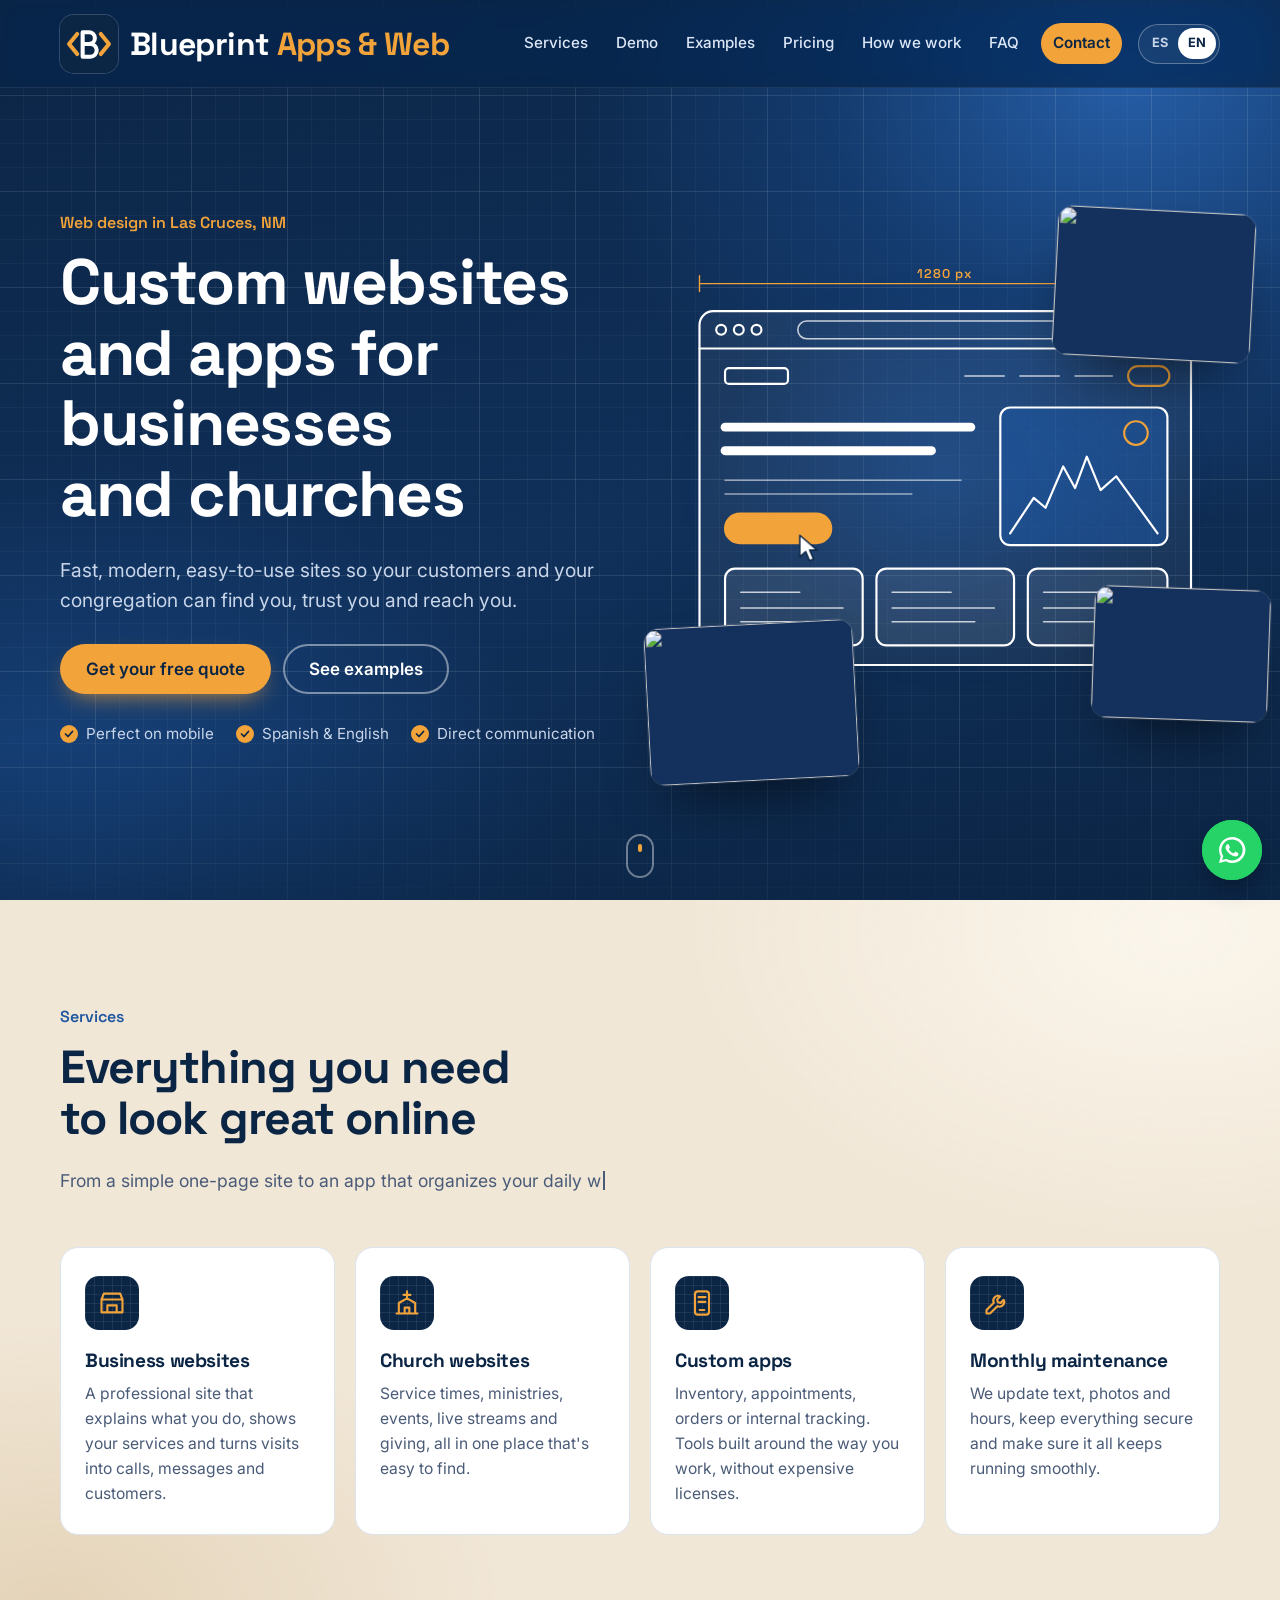
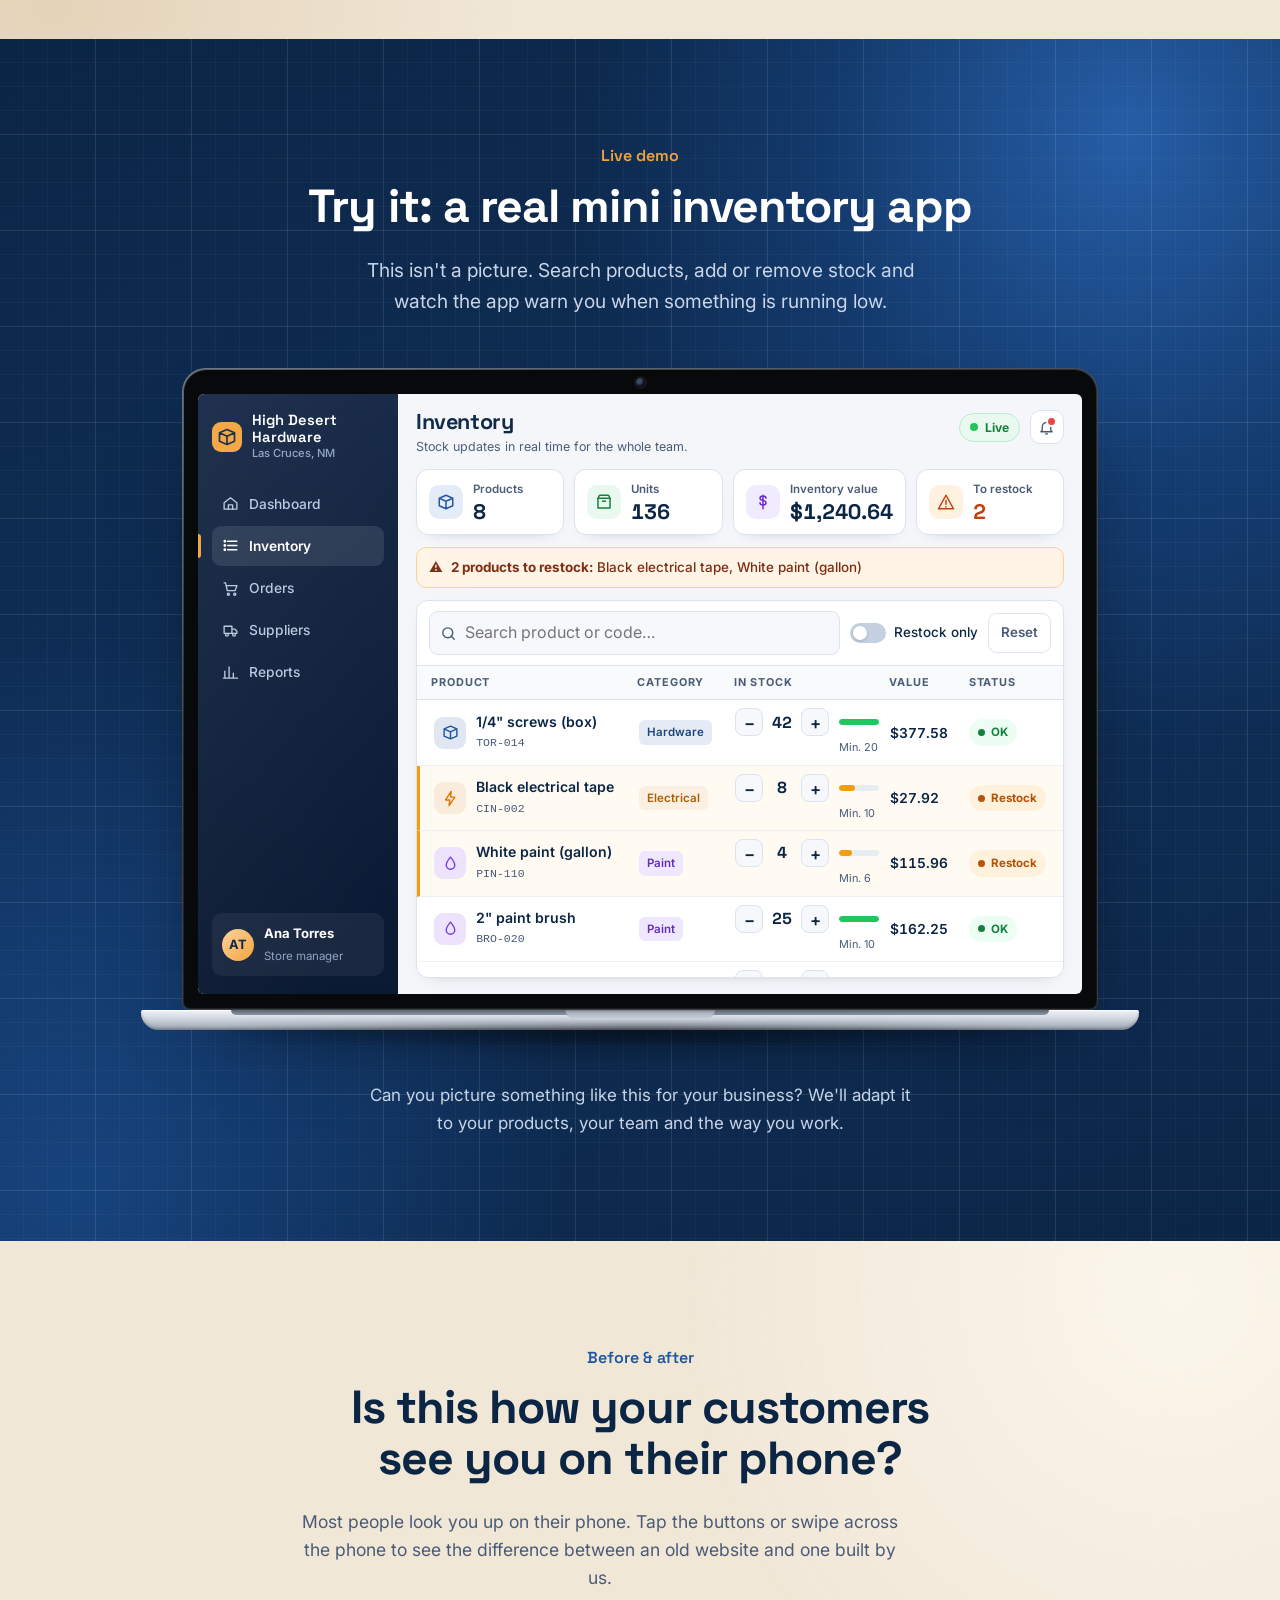
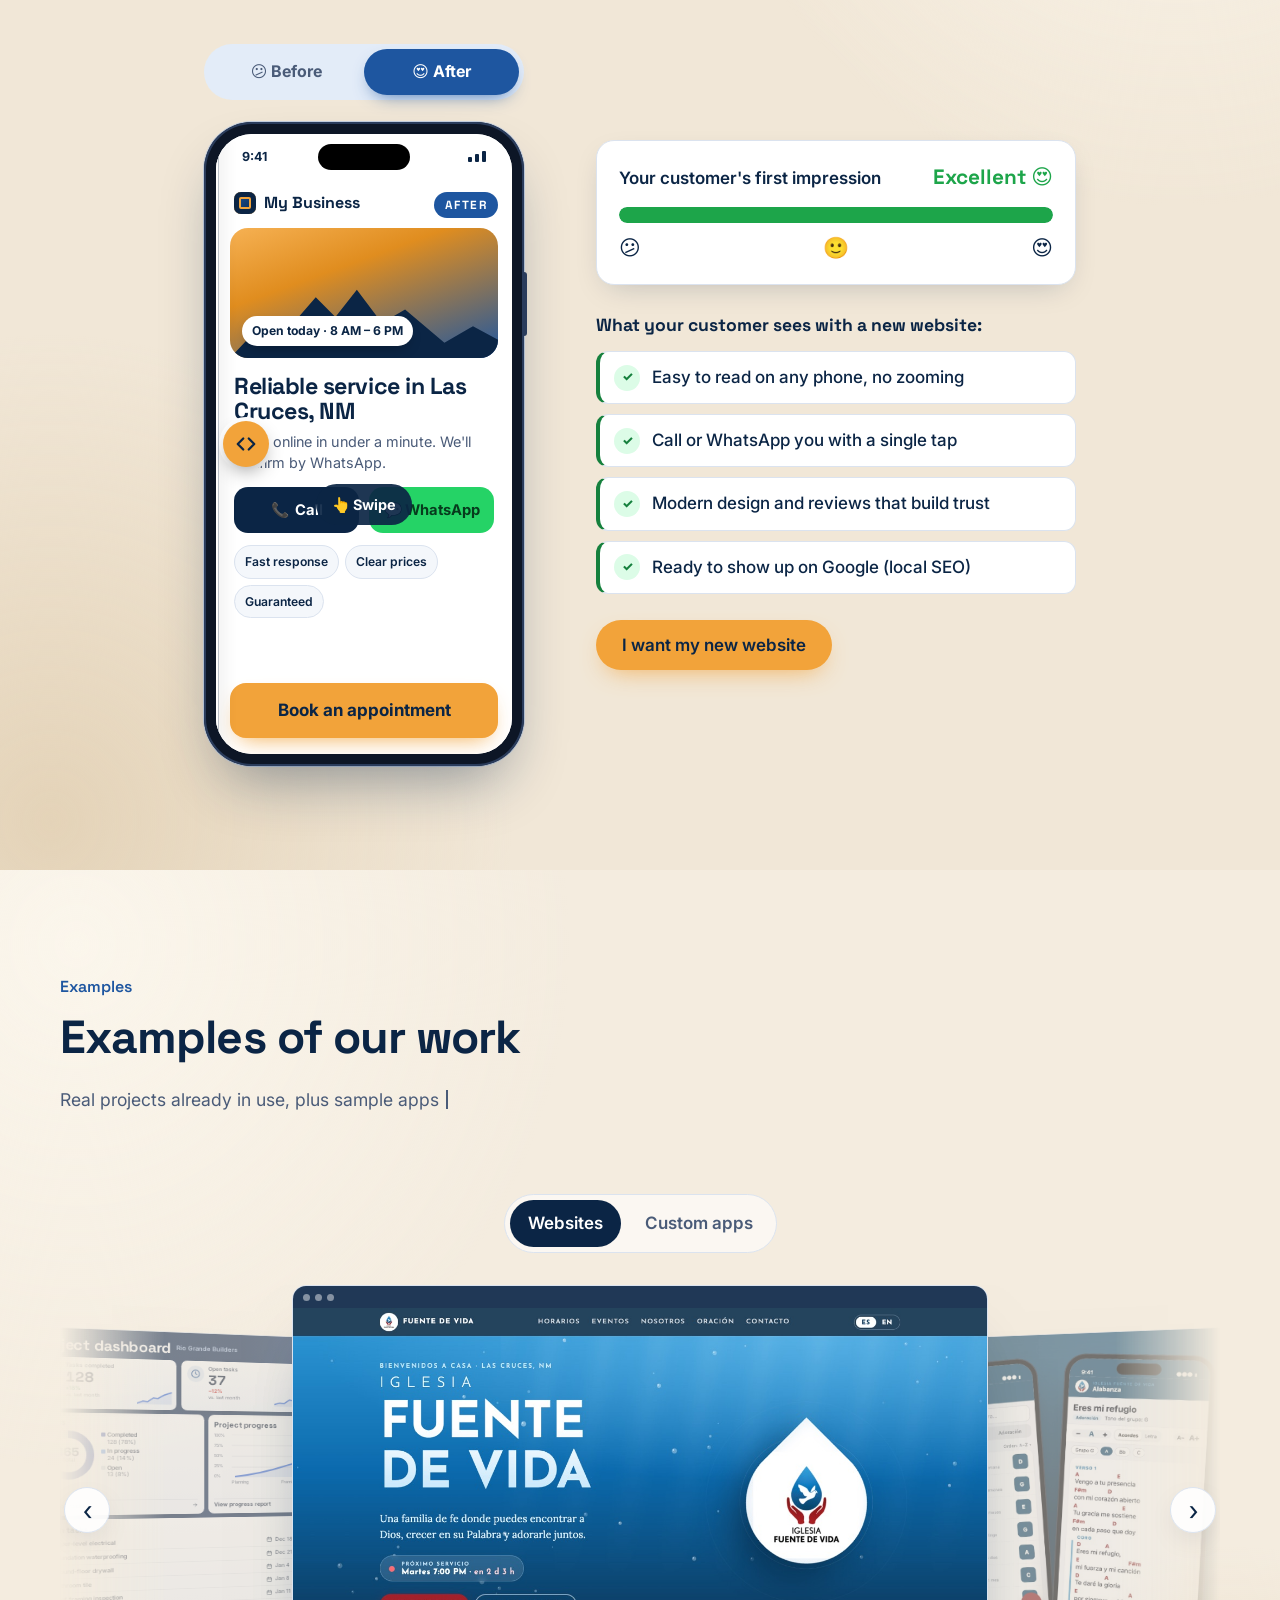
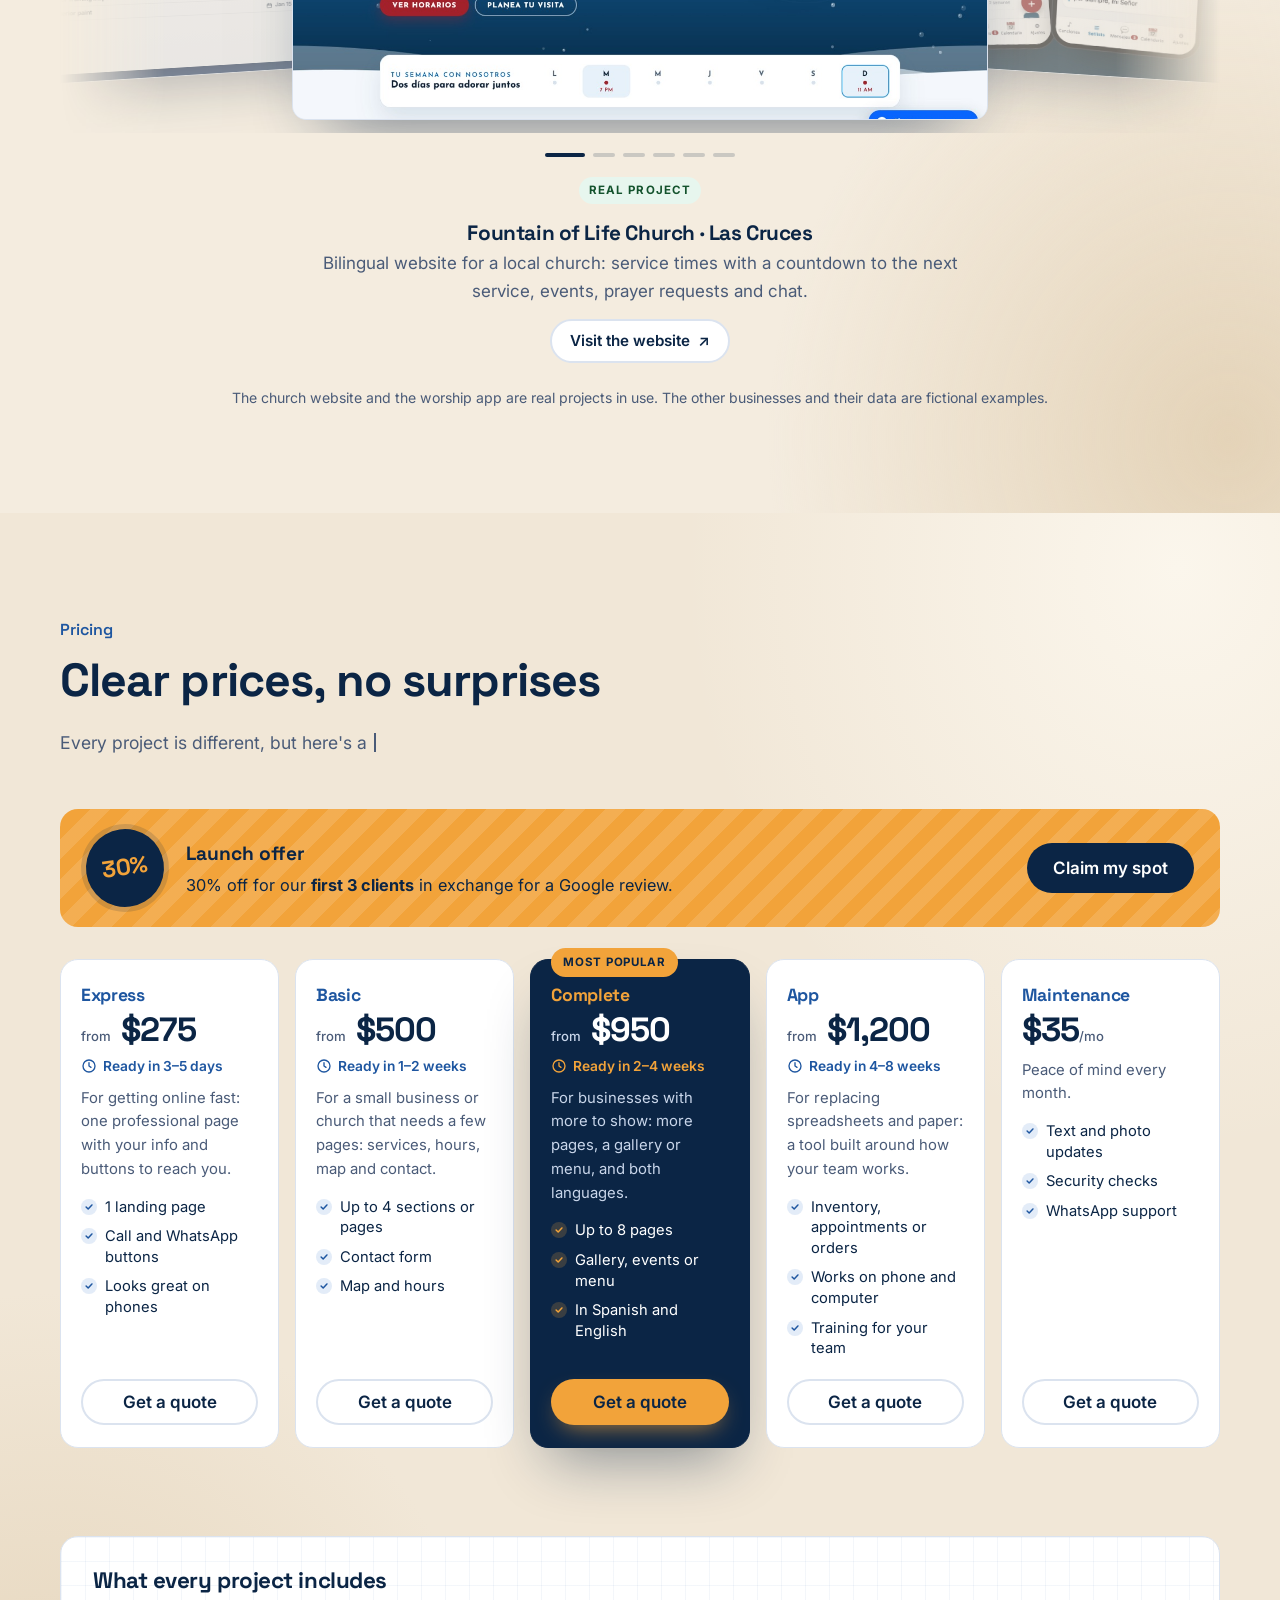
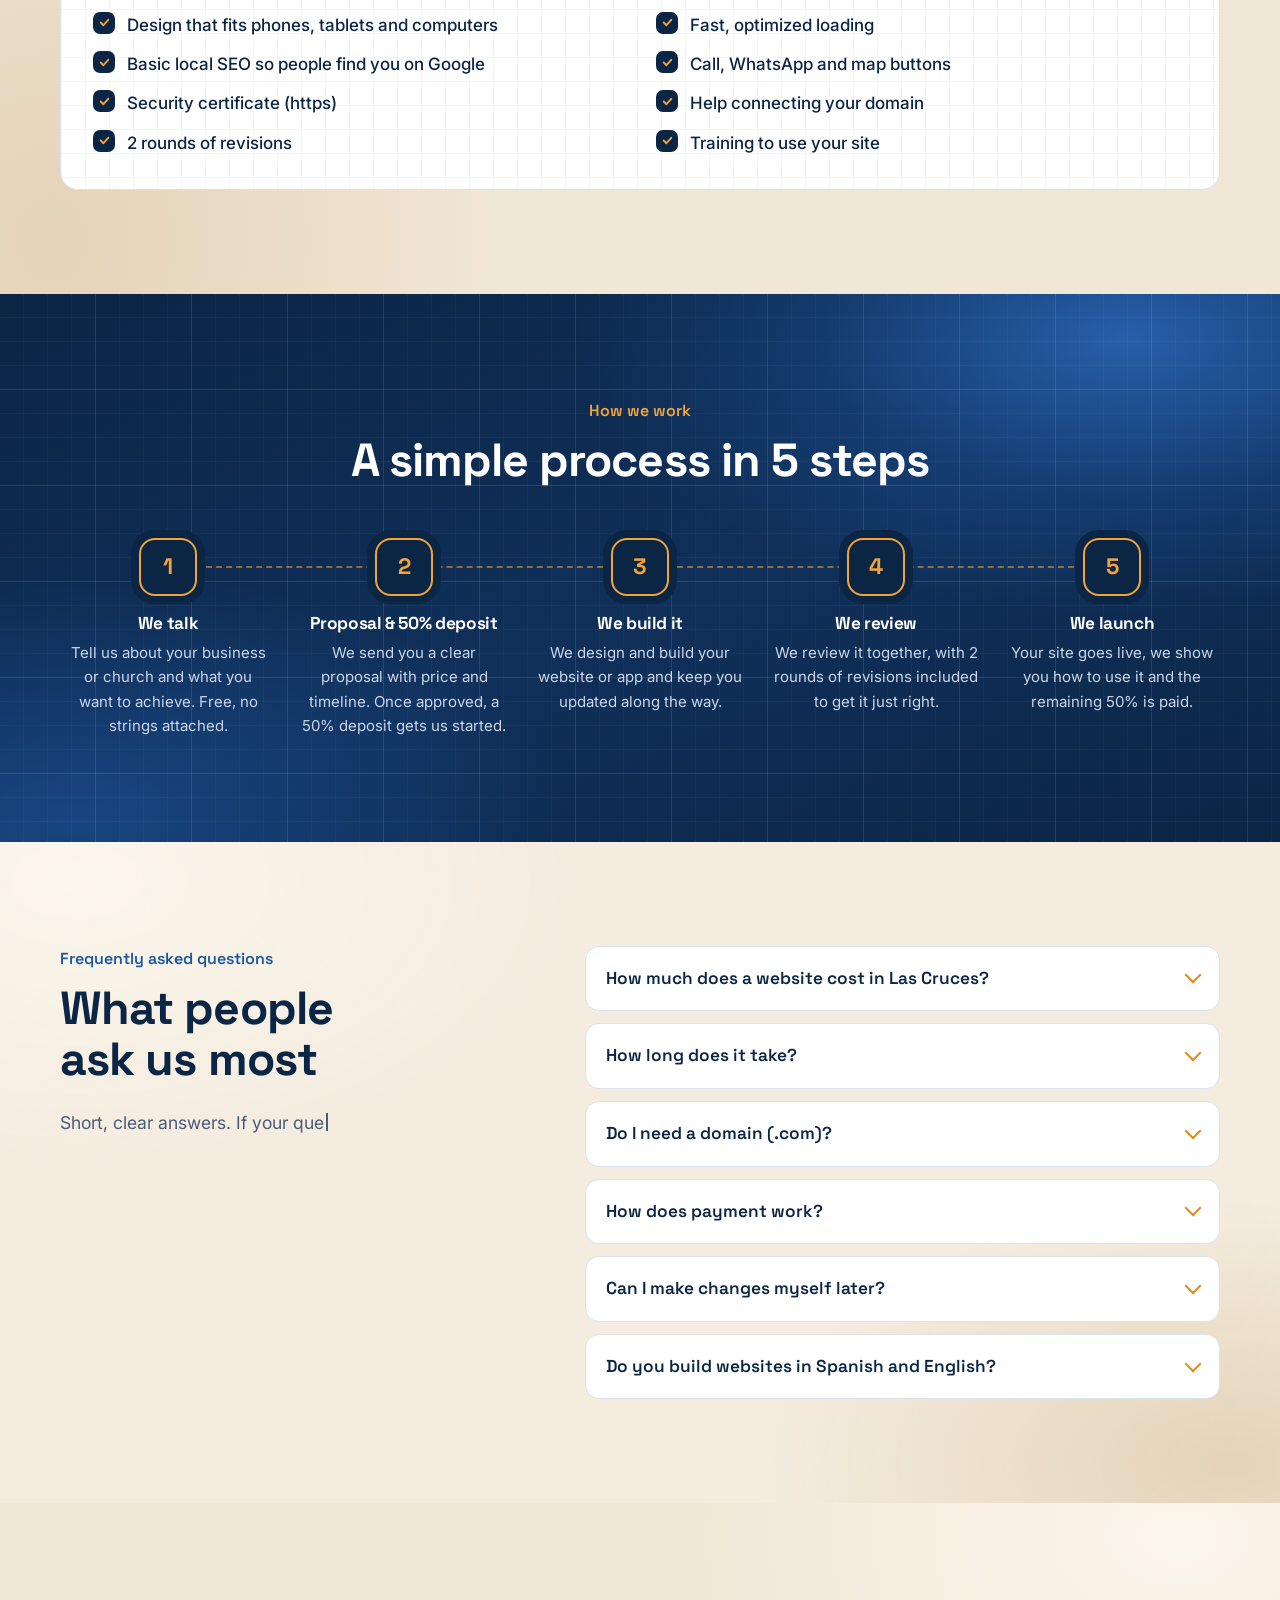
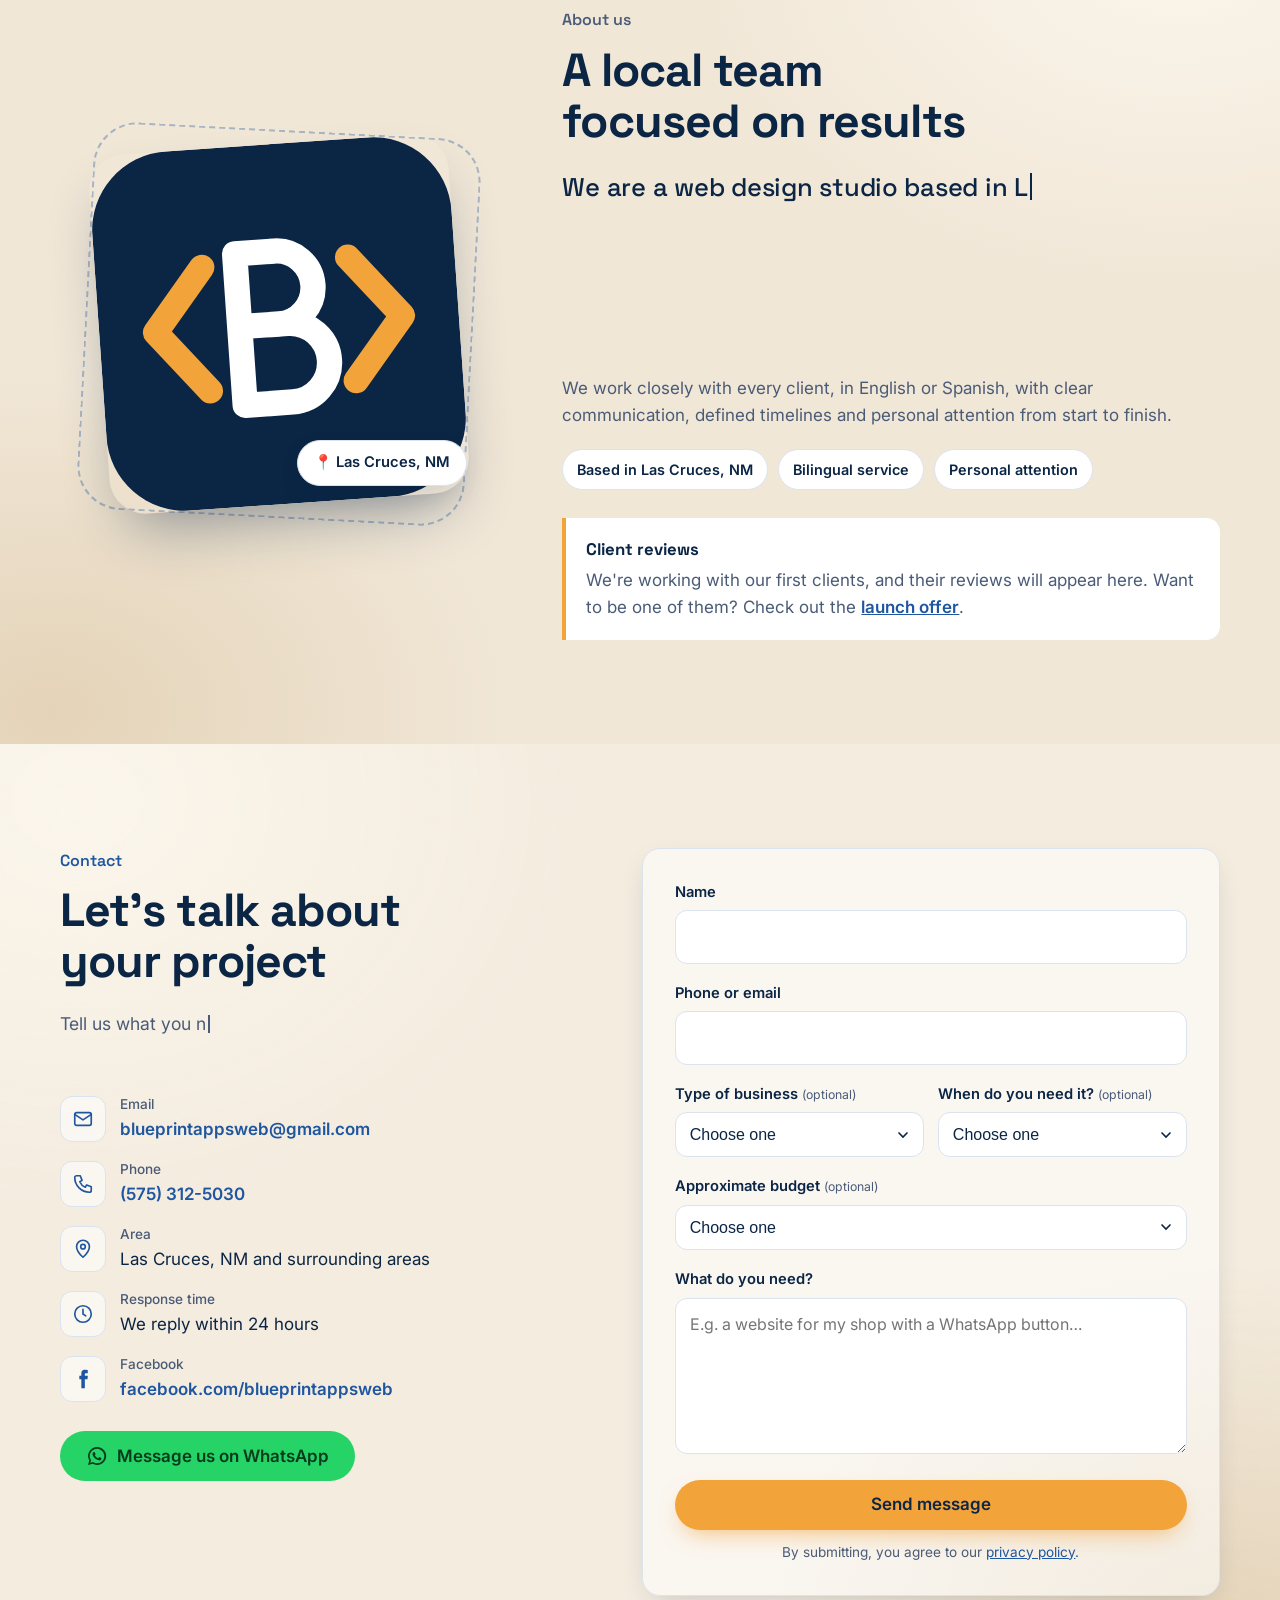
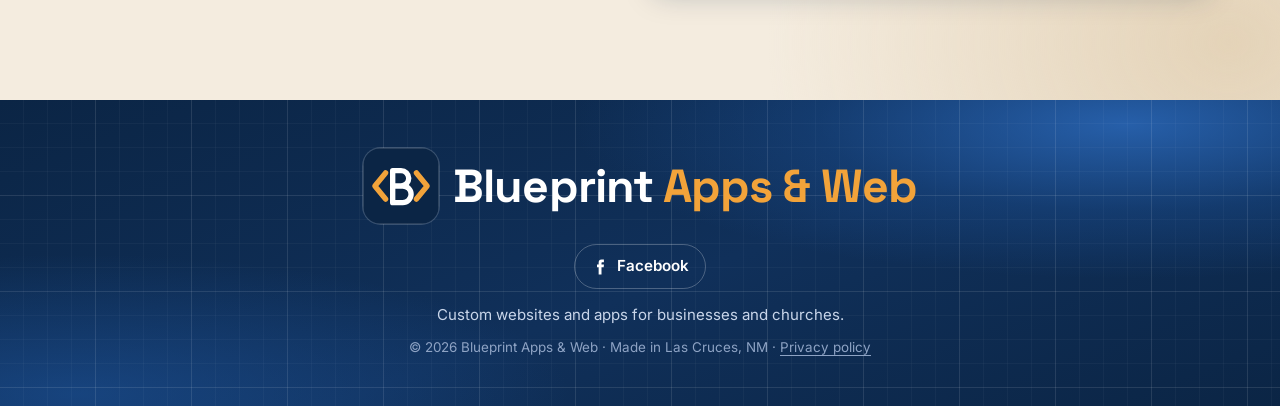
==== commit bfc7aad1: "Héroe con 3 fotos de mesa de diseño (Unsplash) alrededor del dibujo Co-Authored-By: Claude Opus 5.5 " ====
--- a/index.html
+++ b/index.html
@@ -27,7 +27,7 @@
 <link rel="preconnect" href="https://fonts.googleapis.com">
 <link rel="preconnect" href="https://fonts.gstatic.com" crossorigin>
 <link href="https://fonts.googleapis.com/css2?family=Inter:wght@400;500;600;700&family=Space+Grotesk:wght@500;600;700&display=swap" rel="stylesheet">
-<link rel="stylesheet" href="styles.css?v=15">
+<link rel="stylesheet" href="styles.css?v=16">
 <script>(function(d){d.classList.add('js');var l=null;try{l=new URLSearchParams(location.search).get('lang')||localStorage.getItem('bp-lang')}catch(e){}if(!l){var n=(navigator.languages&&navigator.languages[0])||navigator.language||'';l=n.toLowerCase().indexOf('es')===0?'es':'en'}if(l==='es'){d.classList.add('i18n-wait');setTimeout(function(){d.classList.remove('i18n-wait')},800)}})(document.documentElement)</script>
 <script src="script.js?v=16" defer></script>
 <script type="application/ld+json">
@@ -179,6 +179,11 @@
           <path d="M0 0 L0 22 L6 16.5 L10 26 L14 24.2 L10 15 L17.5 15 Z"/>
         </g>
       </svg>
+      <div class="hero-photos">
+        <figure class="hp1"><img src="https://images.unsplash.com/photo-1603901622056-0a5bee231395?w=640&h=480&fit=crop&q=72&auto=format" alt="" width="640" height="480" decoding="async"></figure>
+        <figure class="hp2"><img src="https://images.unsplash.com/photo-1571417785136-c723e7346a3d?w=640&h=480&fit=crop&q=72&auto=format" alt="" width="640" height="480" decoding="async"></figure>
+        <figure class="hp3"><img src="https://images.unsplash.com/photo-1764740109279-c7a8abd78821?w=640&h=480&fit=crop&q=72&auto=format" alt="" width="640" height="480" decoding="async"></figure>
+      </div>
     </div>
   </div>
   <a href="#servicios" class="scroll-hint" aria-label="Scroll down" data-i18n-aria="hero.down"><span></span></a>
--- a/styles.css
+++ b/styles.css
@@ -865,3 +865,17 @@
 .cf-shot.no-bar img{height:100%;margin-top:0;object-position:center}
 .cf-stage{-webkit-mask-image:linear-gradient(90deg,transparent 0,#000 9%,#000 91%,transparent 100%);mask-image:linear-gradient(90deg,transparent 0,#000 9%,#000 91%,transparent 100%)}
 @media (max-width:720px){.cf-stage{-webkit-mask-image:none;mask-image:none}}
+
+/* Fotos flotantes del héroe (mesa de diseño) */
+.hero-photos figure{position:absolute;margin:0;border-radius:16px;overflow:hidden;box-shadow:0 30px 60px -24px rgba(0,0,0,.65),0 0 0 1px rgba(255,255,255,.12);background:#13315c}
+.hero-photos img{display:block;width:100%;height:100%;object-fit:cover}
+.hero-photos .hp1{width:36%;aspect-ratio:4/3;top:-12%;right:-6%;transform:rotate(3deg)}
+.hero-photos .hp2{width:38%;aspect-ratio:4/3;bottom:-20%;left:-4%;transform:rotate(-3deg)}
+.hero-photos .hp3{width:32%;aspect-ratio:4/3;bottom:-6%;right:-9%;transform:rotate(2deg)}
+html.js .hero-photos figure{opacity:0;translate:0 18px;transition:opacity .9s ease,translate .9s cubic-bezier(.22,.8,.2,1)}
+html.js .plan.play ~ .hero-photos figure{opacity:1;translate:0 0}
+html.js .plan.play ~ .hero-photos .hp1{transition-delay:2.9s}
+html.js .plan.play ~ .hero-photos .hp2{transition-delay:3.15s}
+html.js .plan.play ~ .hero-photos .hp3{transition-delay:3.4s}
+@media (max-width:900px){.hero-photos .hp1{right:0;top:-8%}.hero-photos .hp2{left:-2%;bottom:-10%}.hero-photos .hp3{right:-1%;bottom:-8%}}
+@media (prefers-reduced-motion:reduce){html.js .hero-photos figure{opacity:1;translate:none;transition:none}}
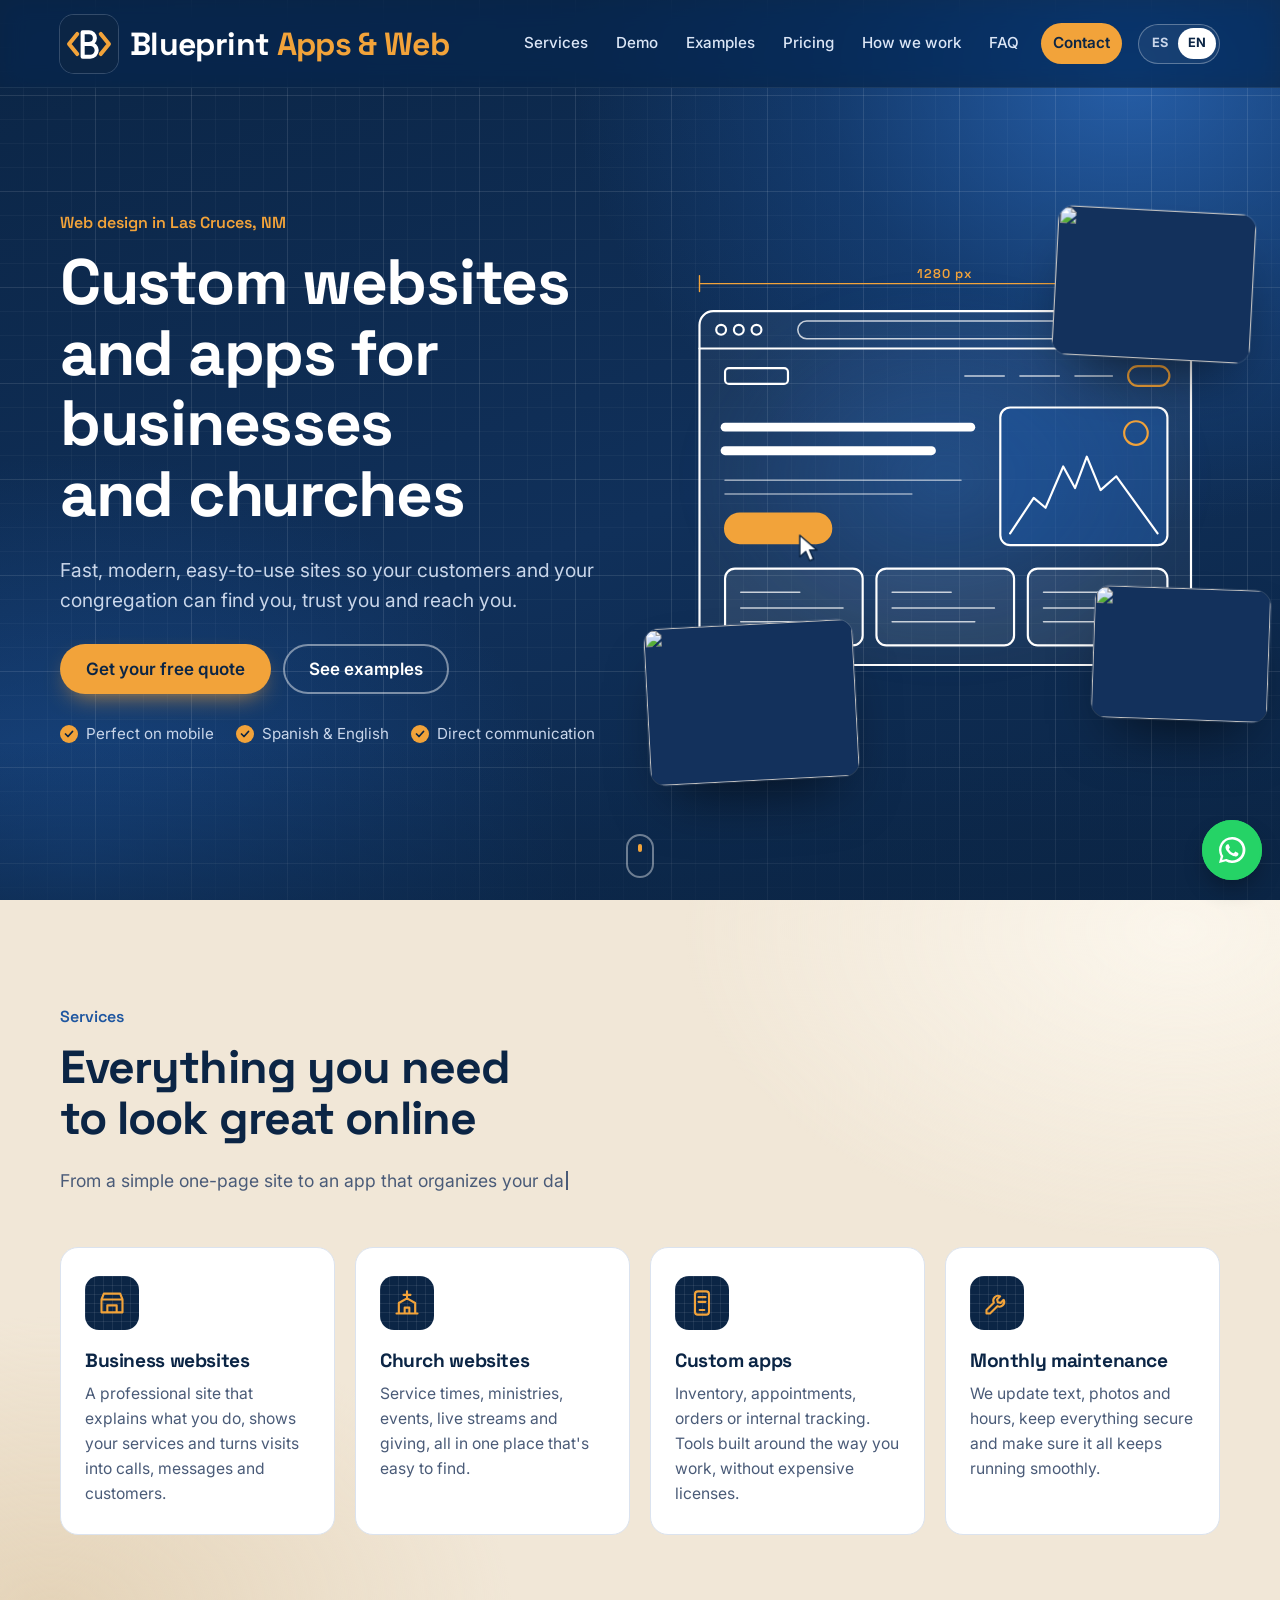
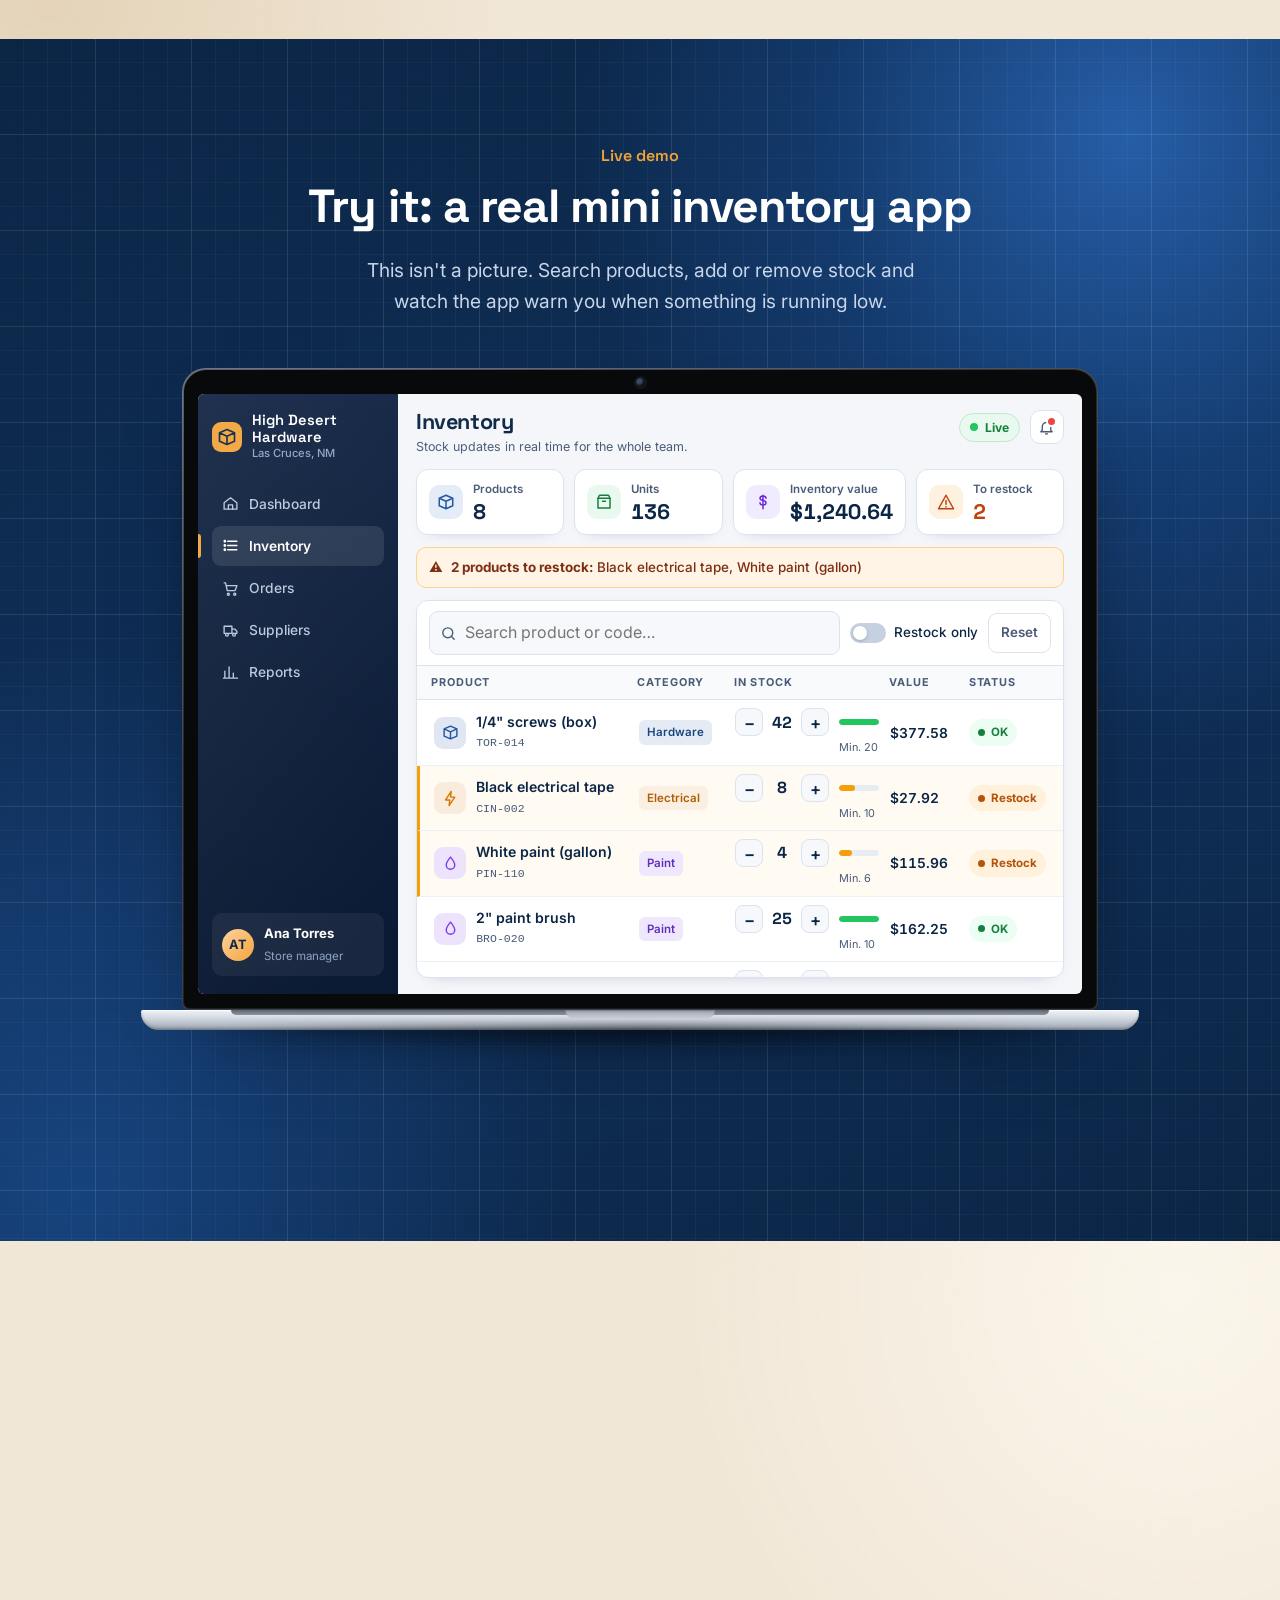
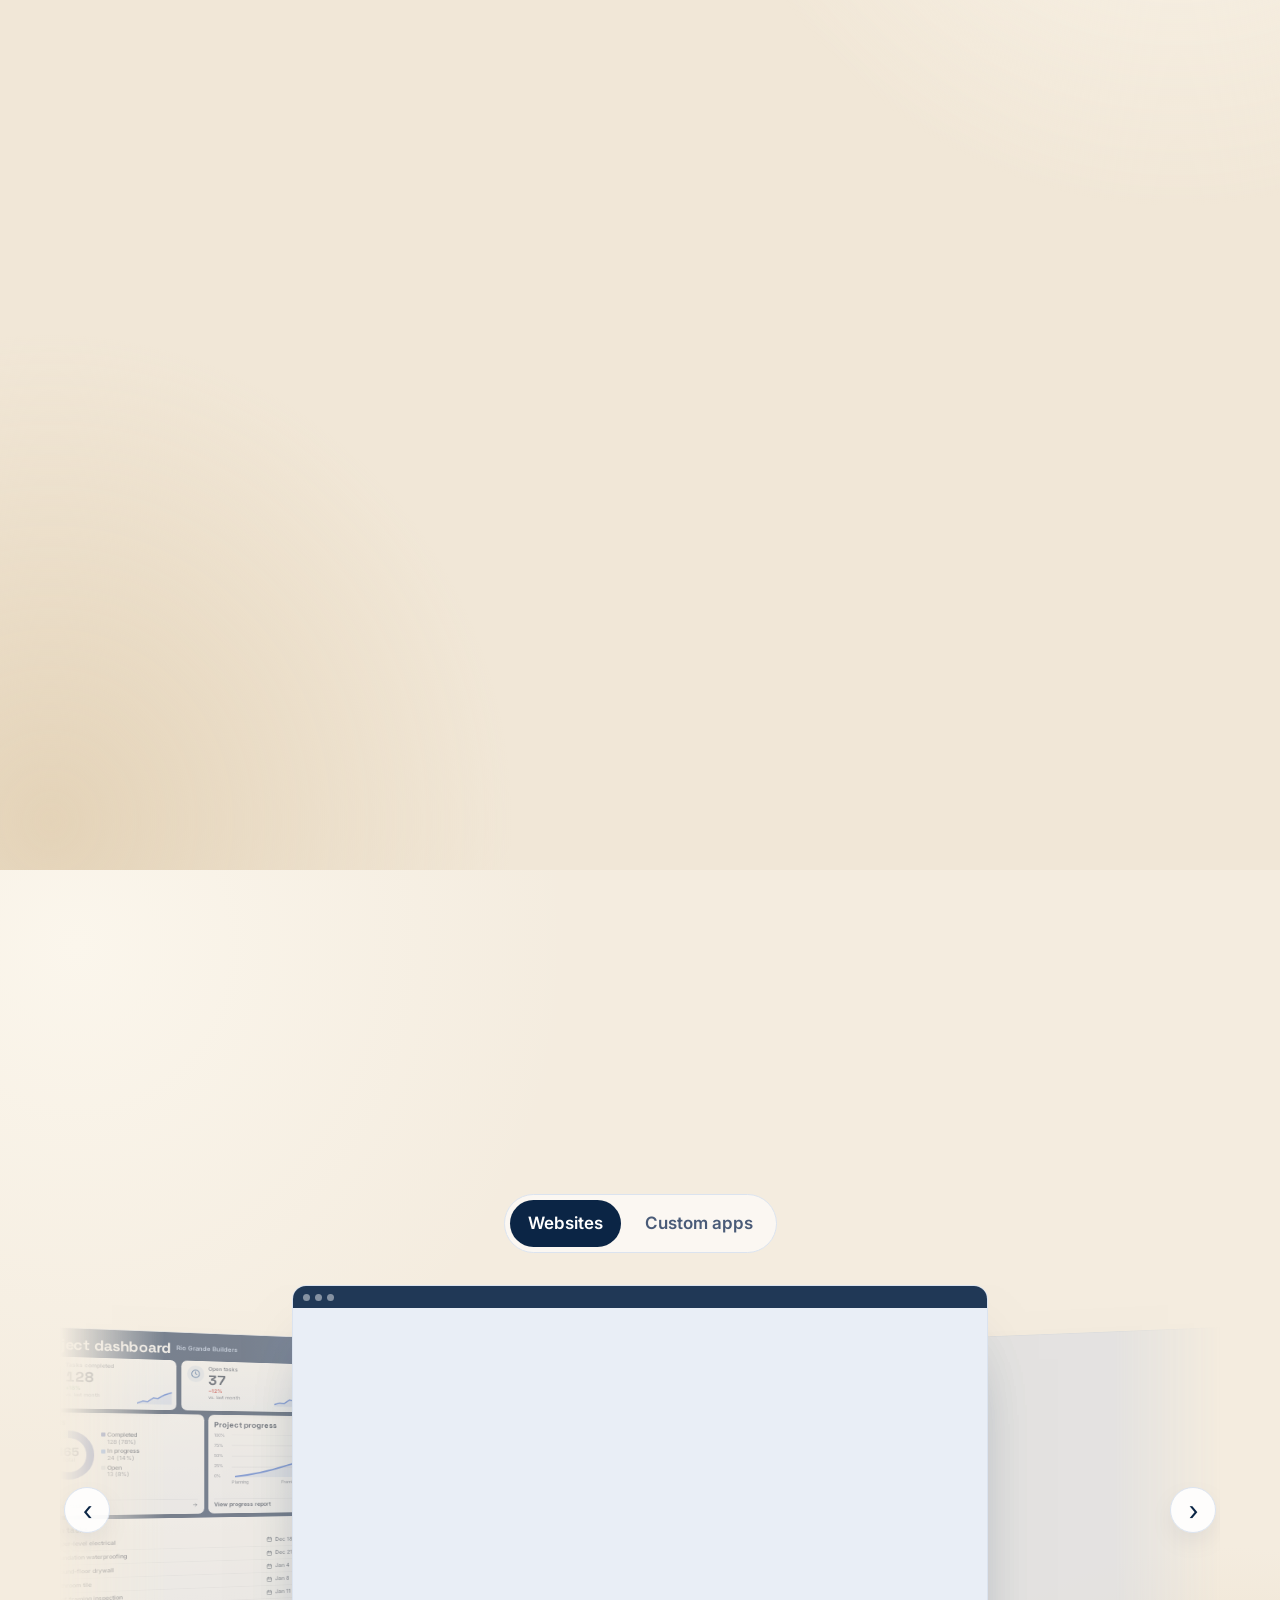
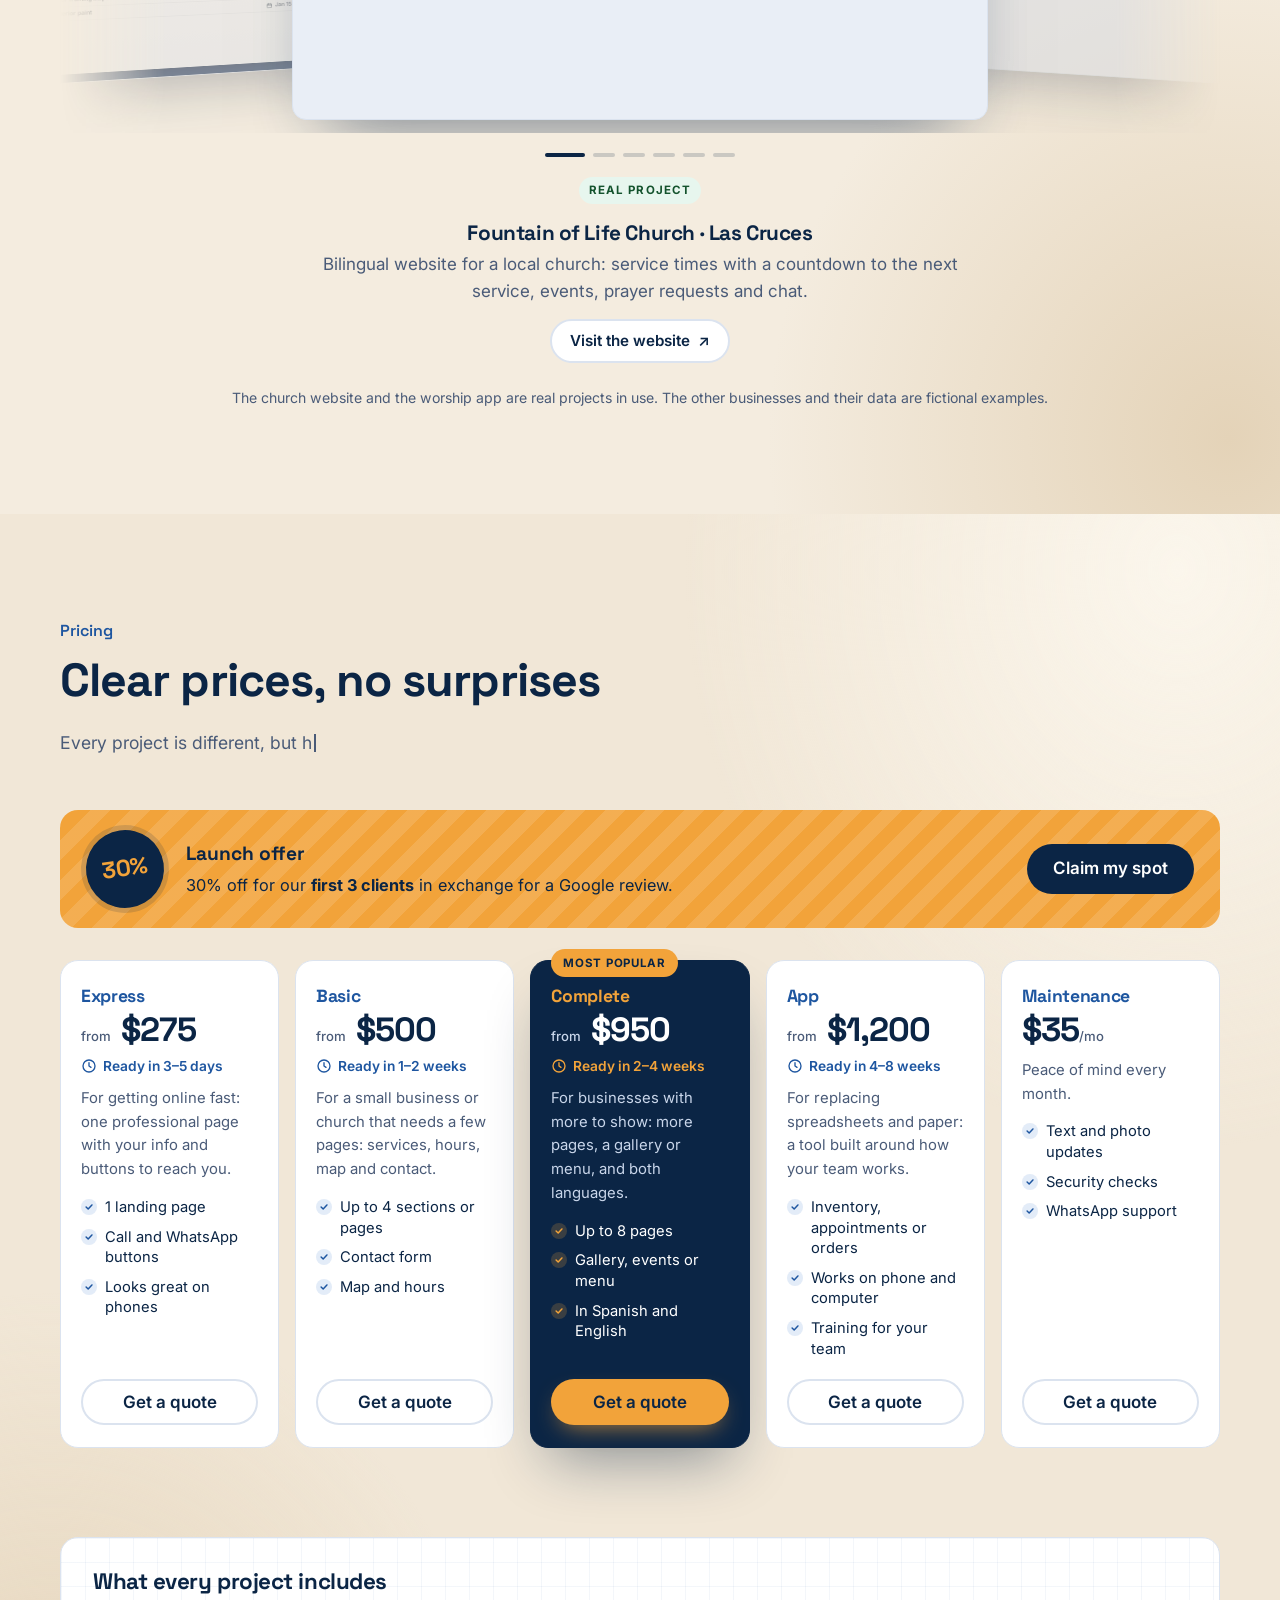
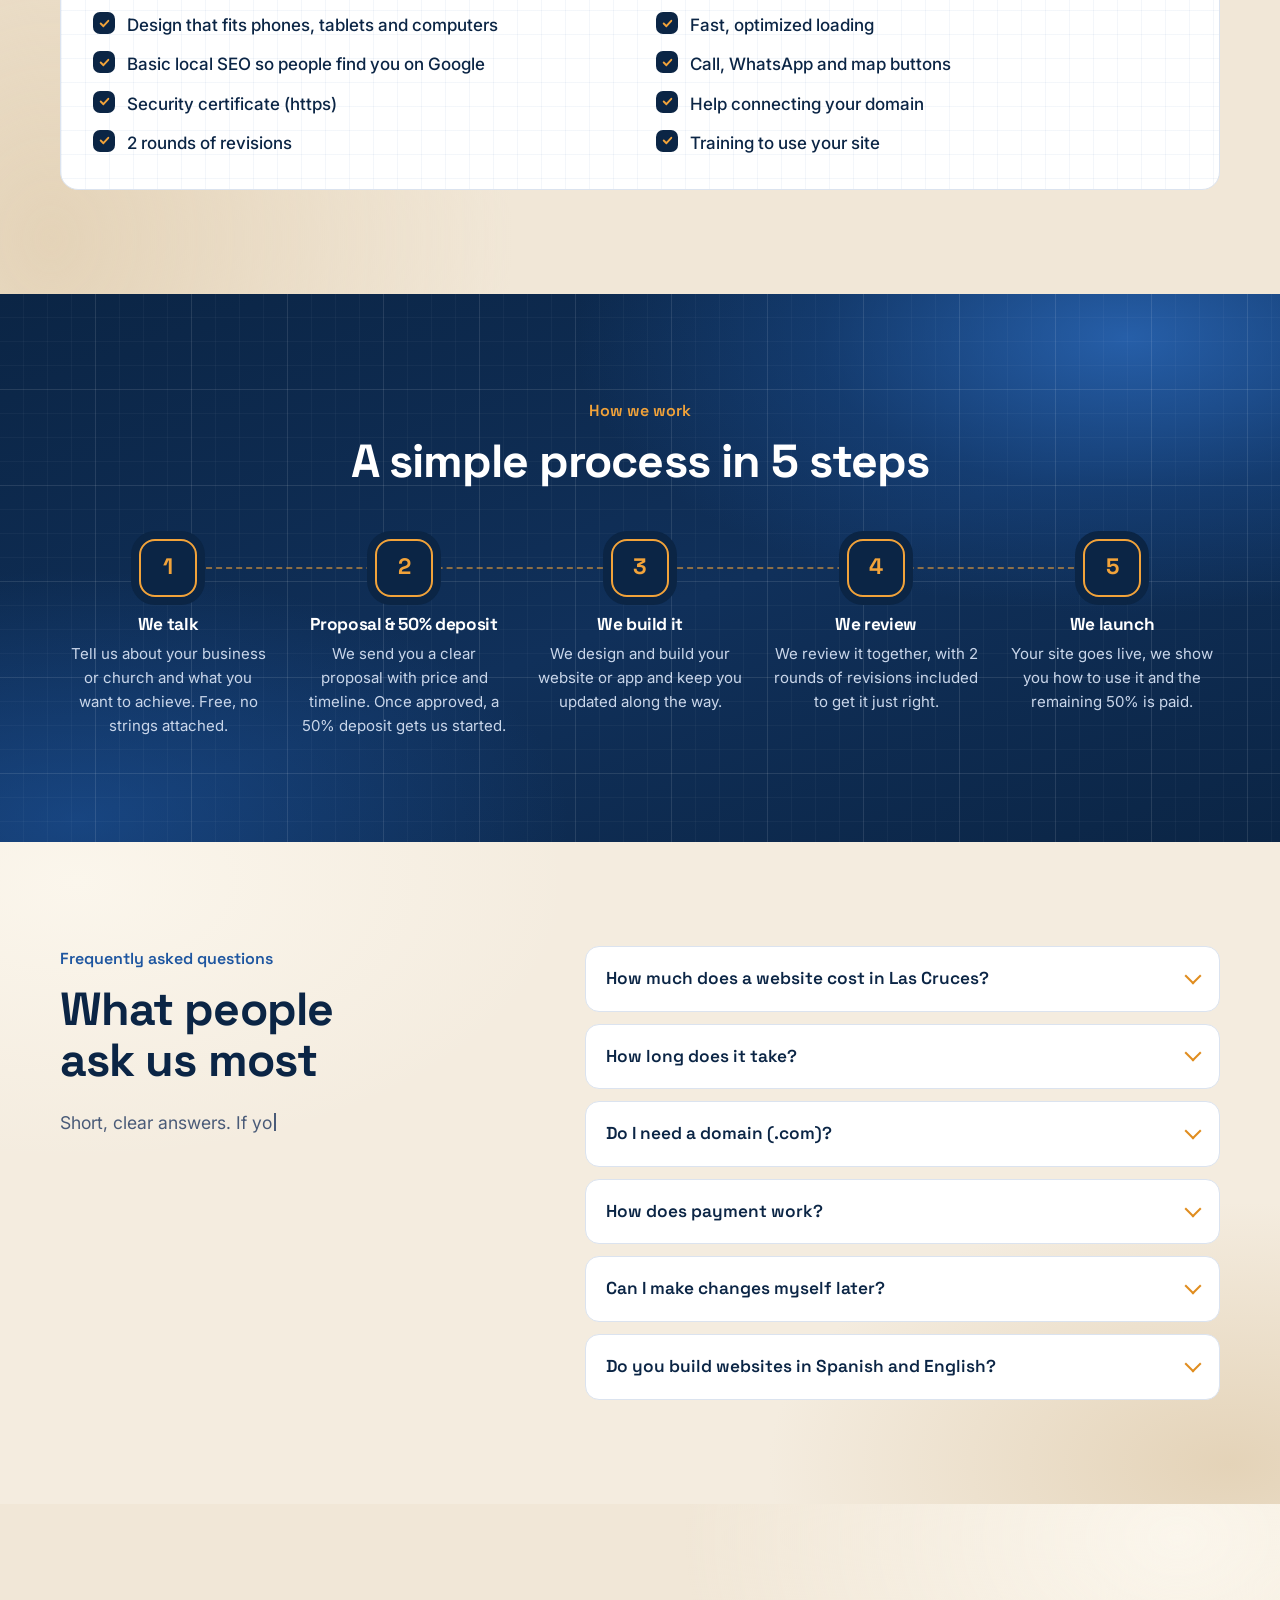
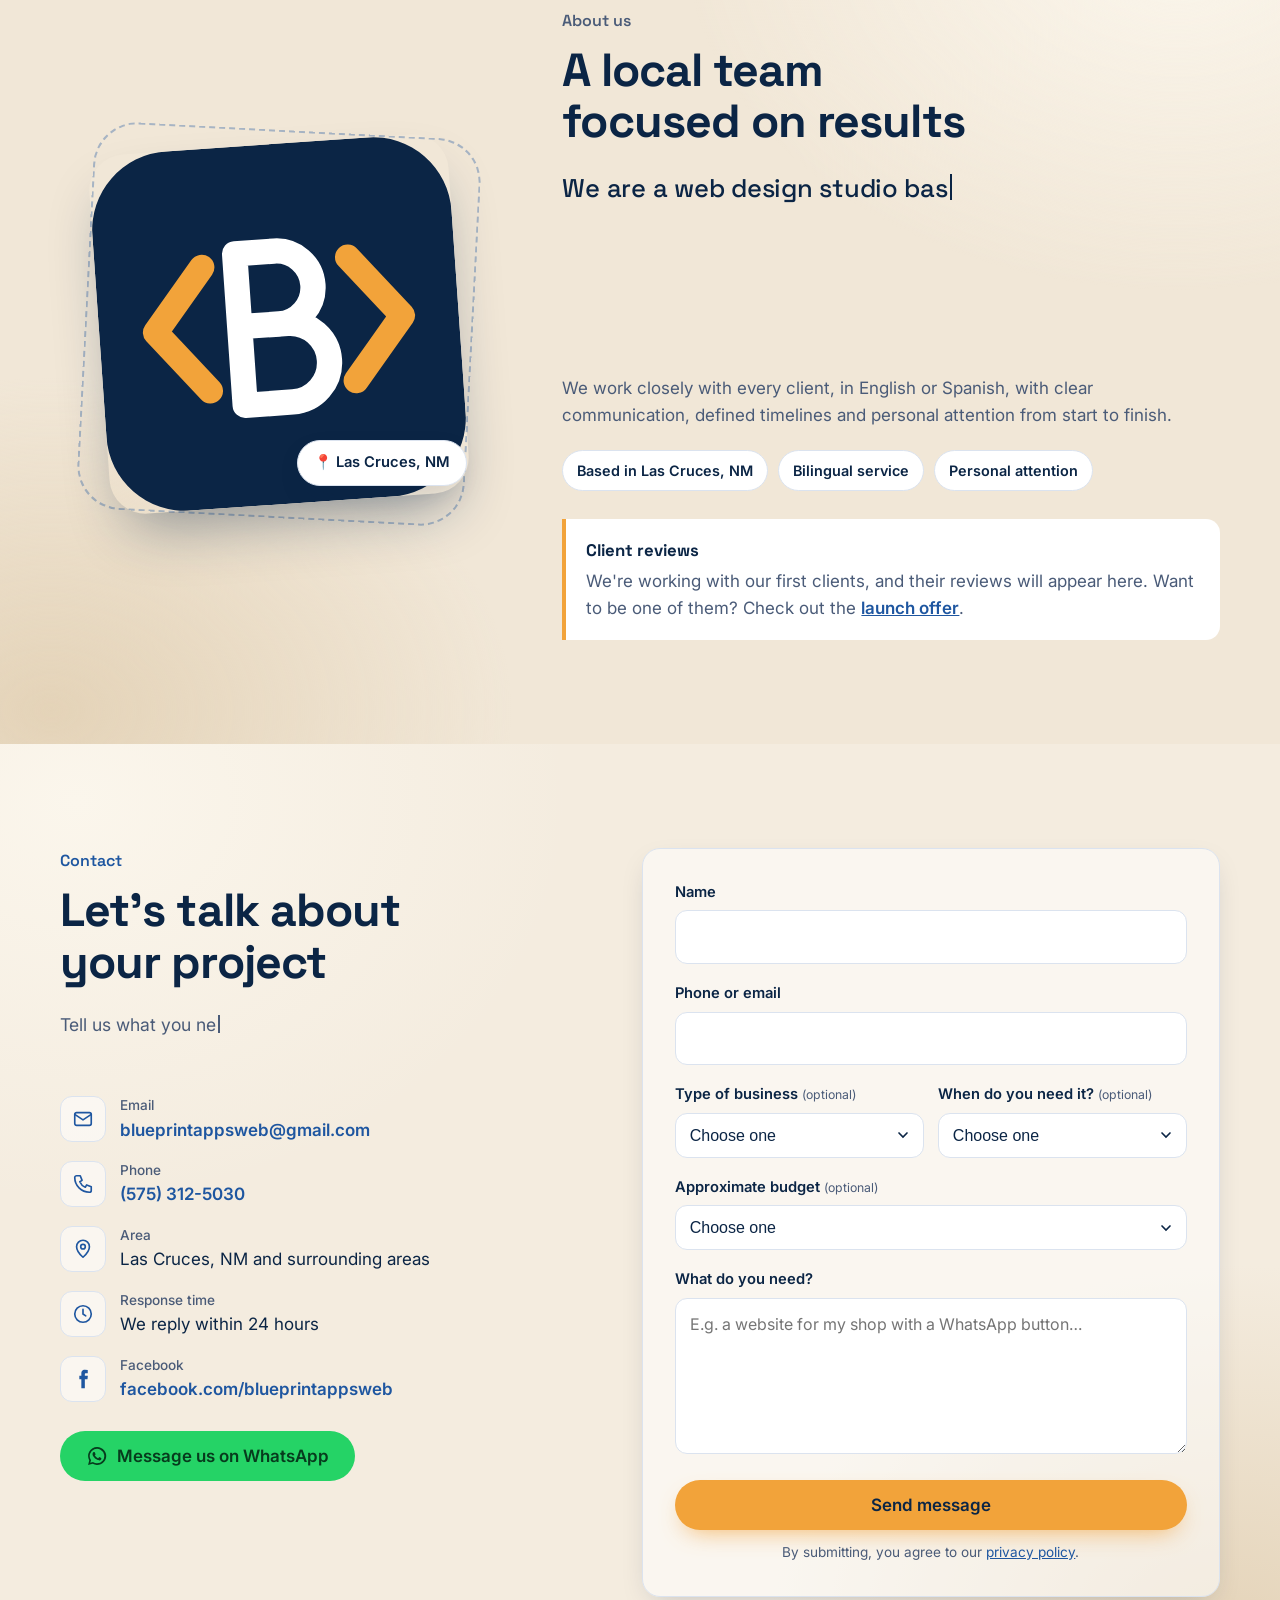
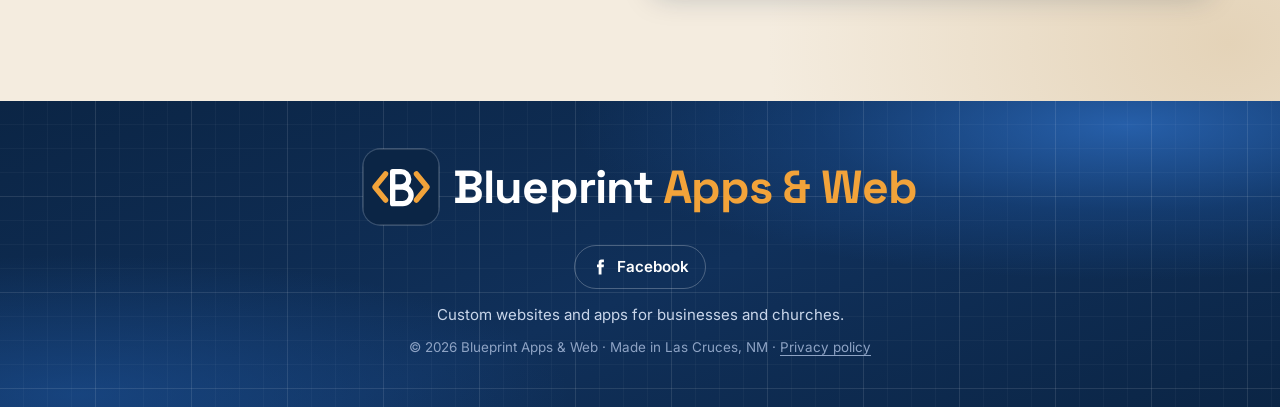
==== commit aaaa619f: "Fotos del héroe dentro de la pantalla en anchos medianos Co-Authored-By: Claude Opus 5.5 <noreply@an" ====
--- a/index.html
+++ b/index.html
@@ -27,7 +27,7 @@
 <link rel="preconnect" href="https://fonts.googleapis.com">
 <link rel="preconnect" href="https://fonts.gstatic.com" crossorigin>
 <link href="https://fonts.googleapis.com/css2?family=Inter:wght@400;500;600;700&family=Space+Grotesk:wght@500;600;700&display=swap" rel="stylesheet">
-<link rel="stylesheet" href="styles.css?v=16">
+<link rel="stylesheet" href="styles.css?v=17">
 <script>(function(d){d.classList.add('js');var l=null;try{l=new URLSearchParams(location.search).get('lang')||localStorage.getItem('bp-lang')}catch(e){}if(!l){var n=(navigator.languages&&navigator.languages[0])||navigator.language||'';l=n.toLowerCase().indexOf('es')===0?'es':'en'}if(l==='es'){d.classList.add('i18n-wait');setTimeout(function(){d.classList.remove('i18n-wait')},800)}})(document.documentElement)</script>
 <script src="script.js?v=16" defer></script>
 <script type="application/ld+json">
--- a/styles.css
+++ b/styles.css
@@ -879,3 +879,4 @@
 html.js .plan.play ~ .hero-photos .hp3{transition-delay:3.4s}
 @media (max-width:900px){.hero-photos .hp1{right:0;top:-8%}.hero-photos .hp2{left:-2%;bottom:-10%}.hero-photos .hp3{right:-1%;bottom:-8%}}
 @media (prefers-reduced-motion:reduce){html.js .hero-photos figure{opacity:1;translate:none;transition:none}}
+@media (min-width:921px) and (max-width:1240px){.hero-photos .hp1{right:0}.hero-photos .hp3{right:-2%}}
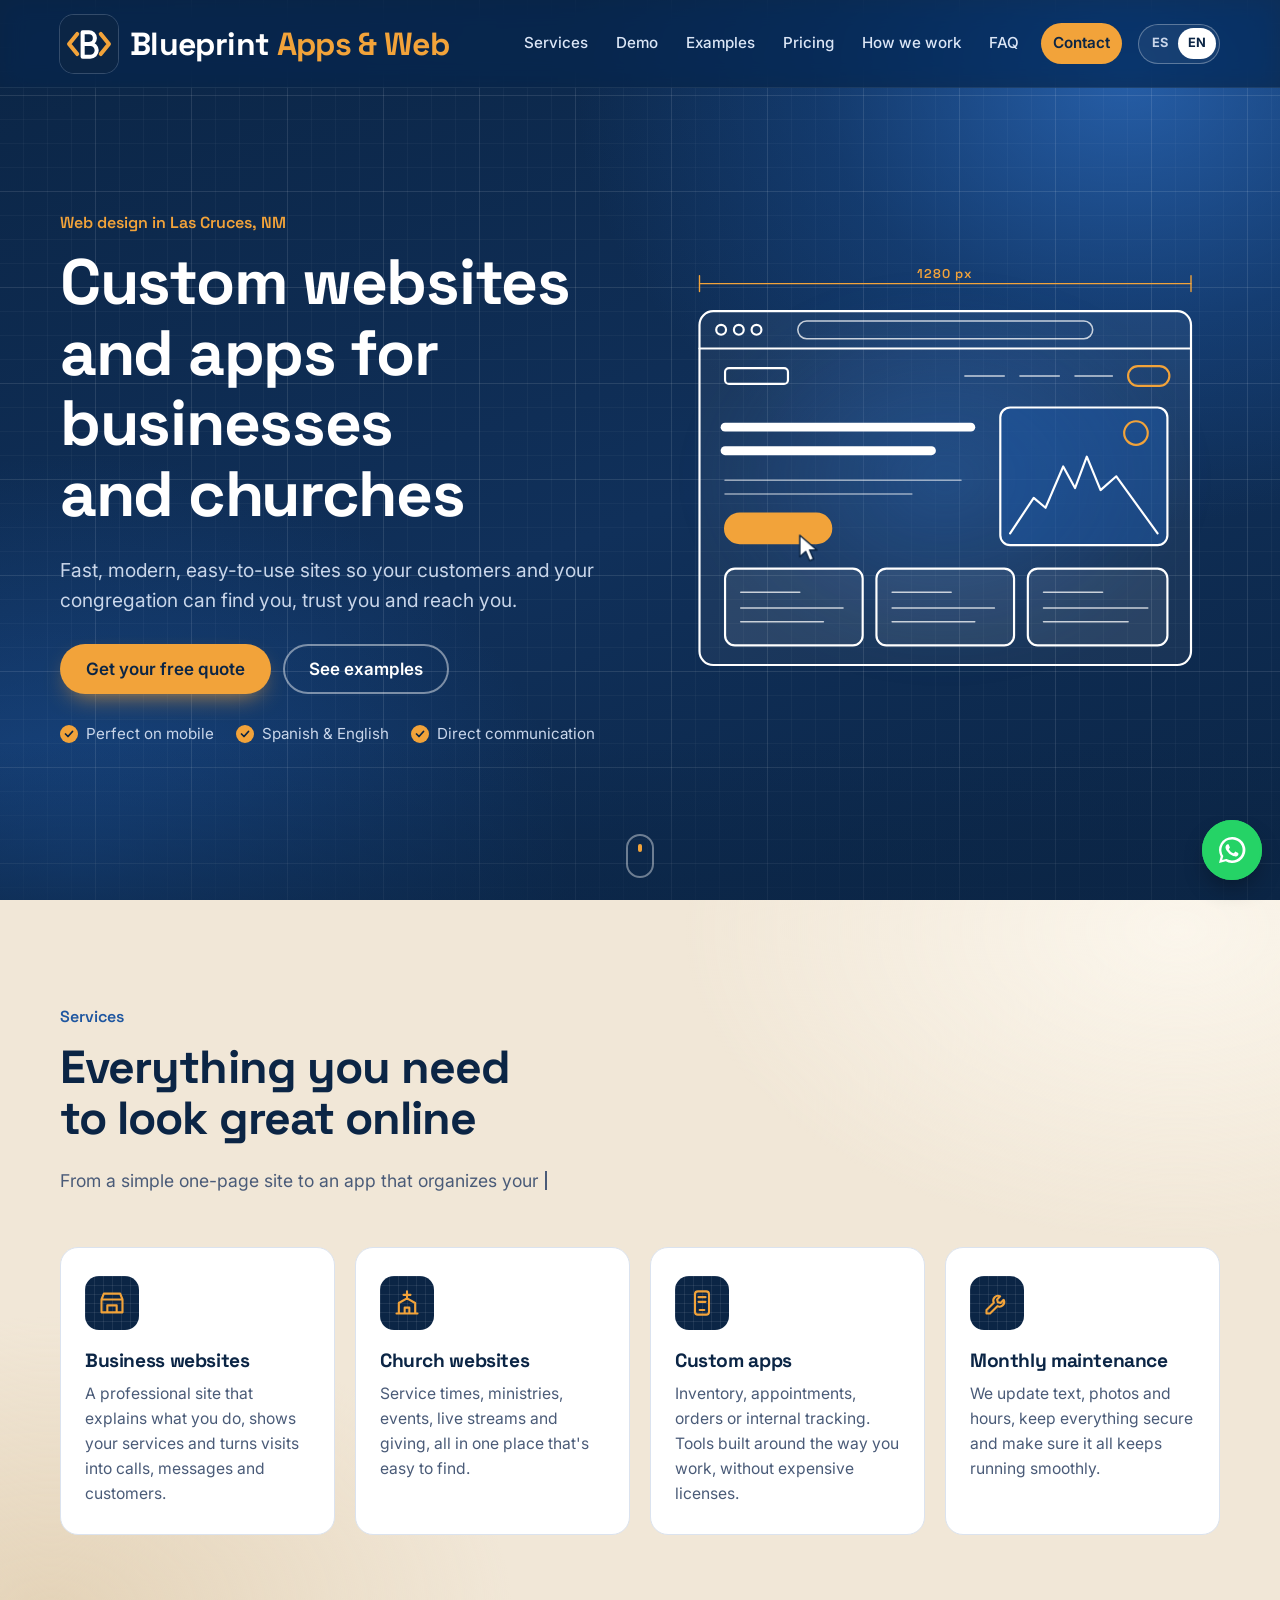
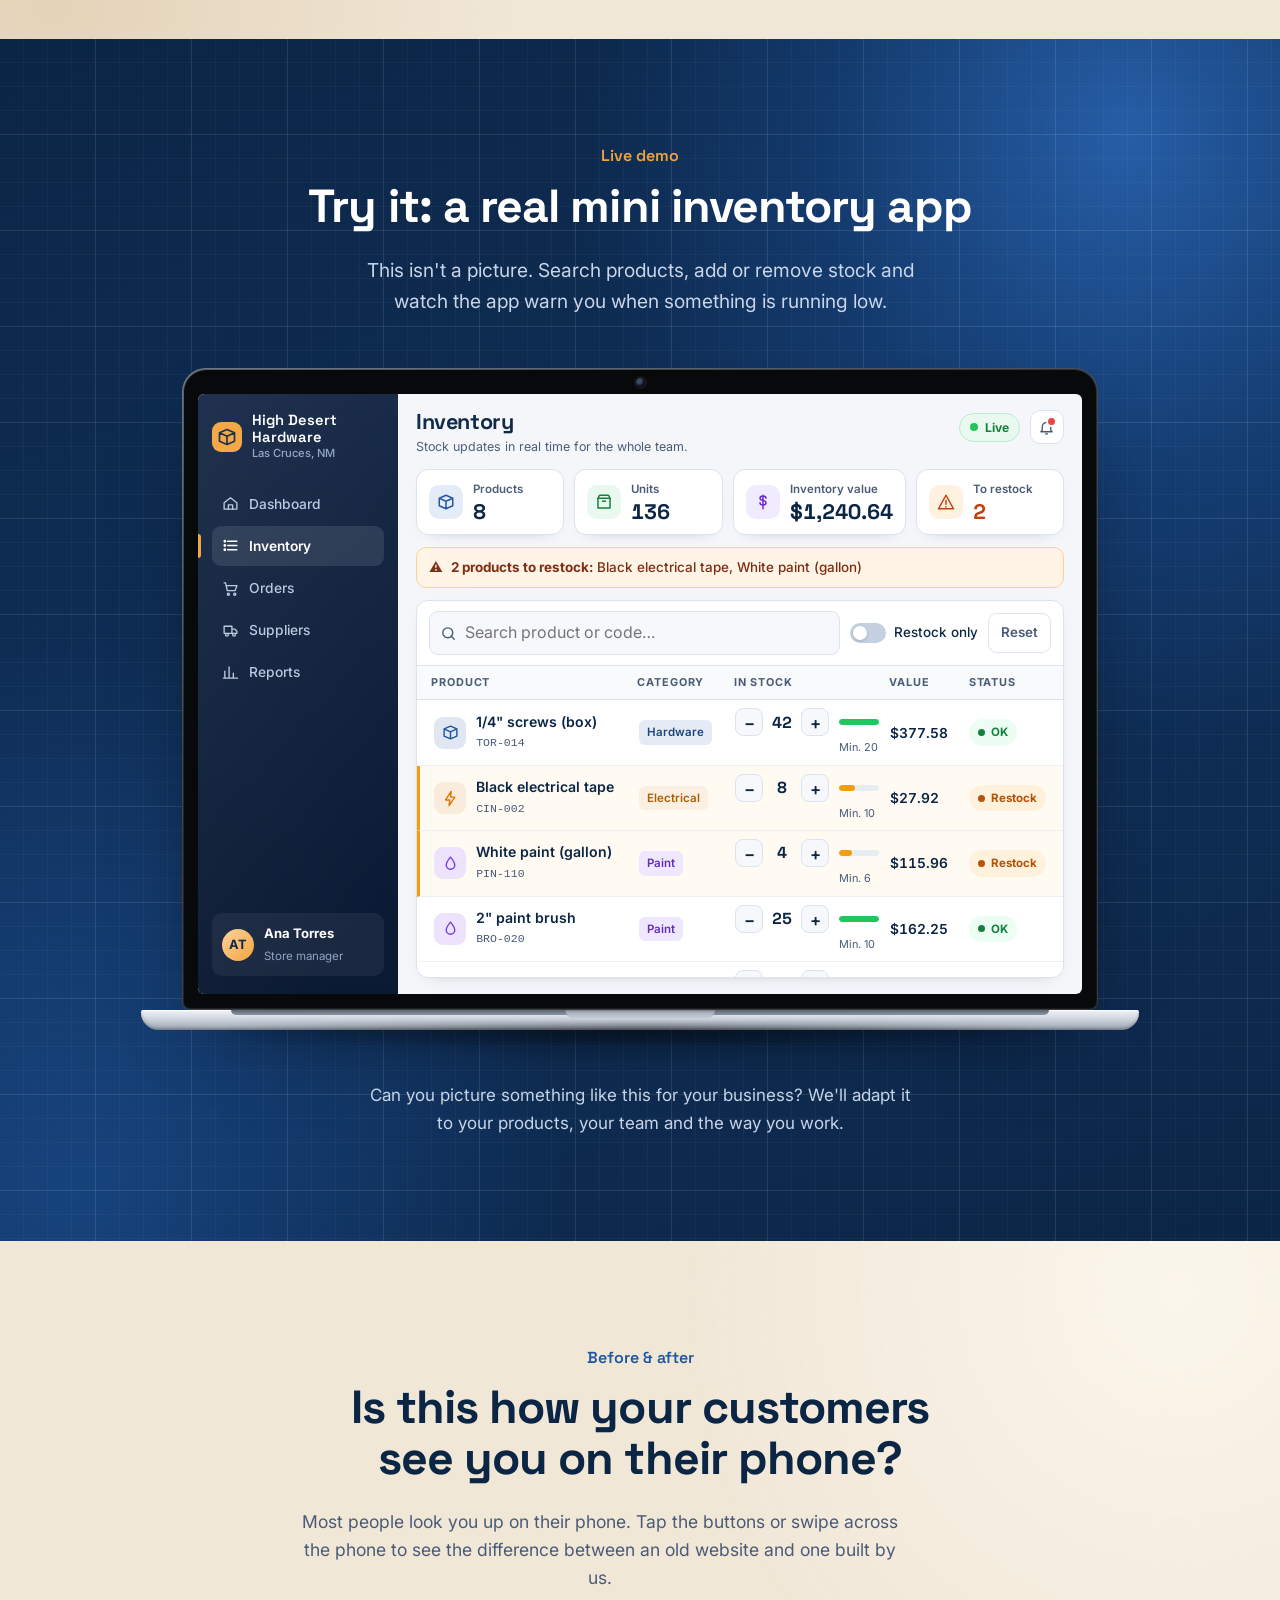
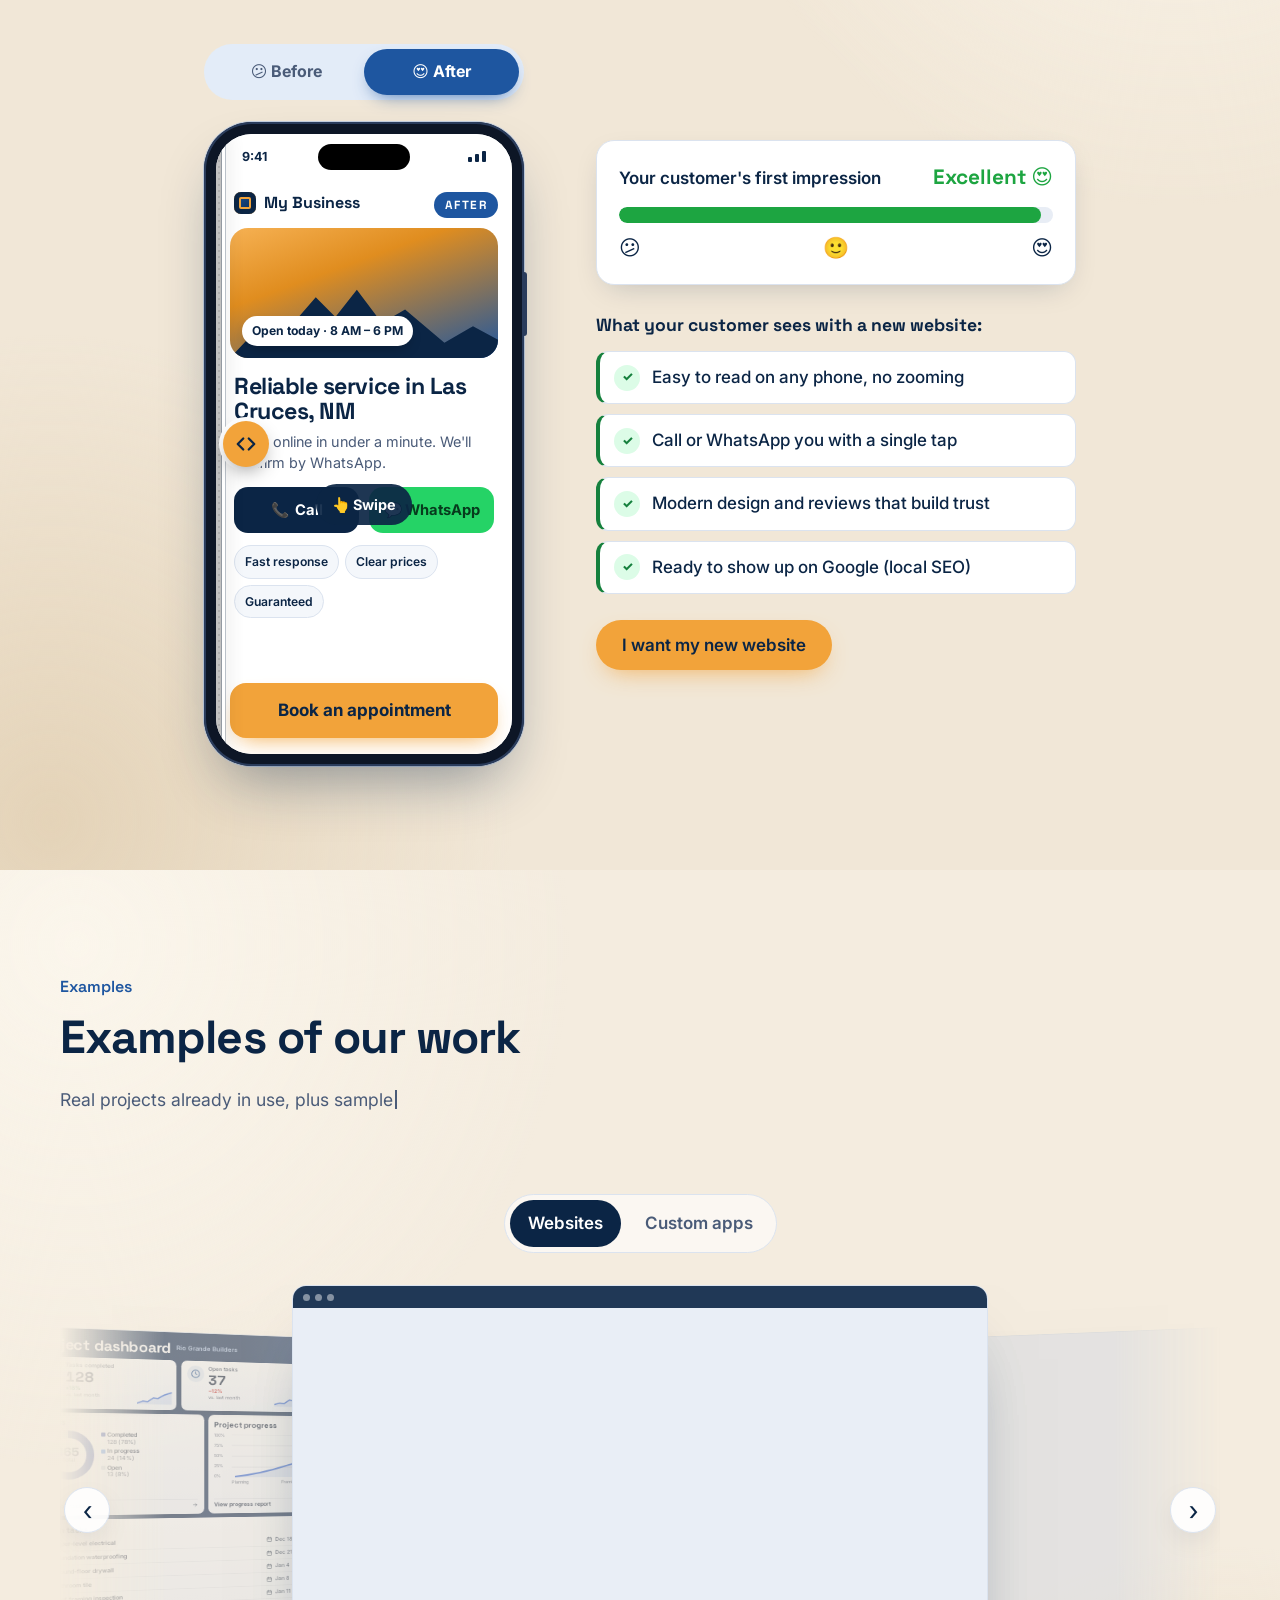
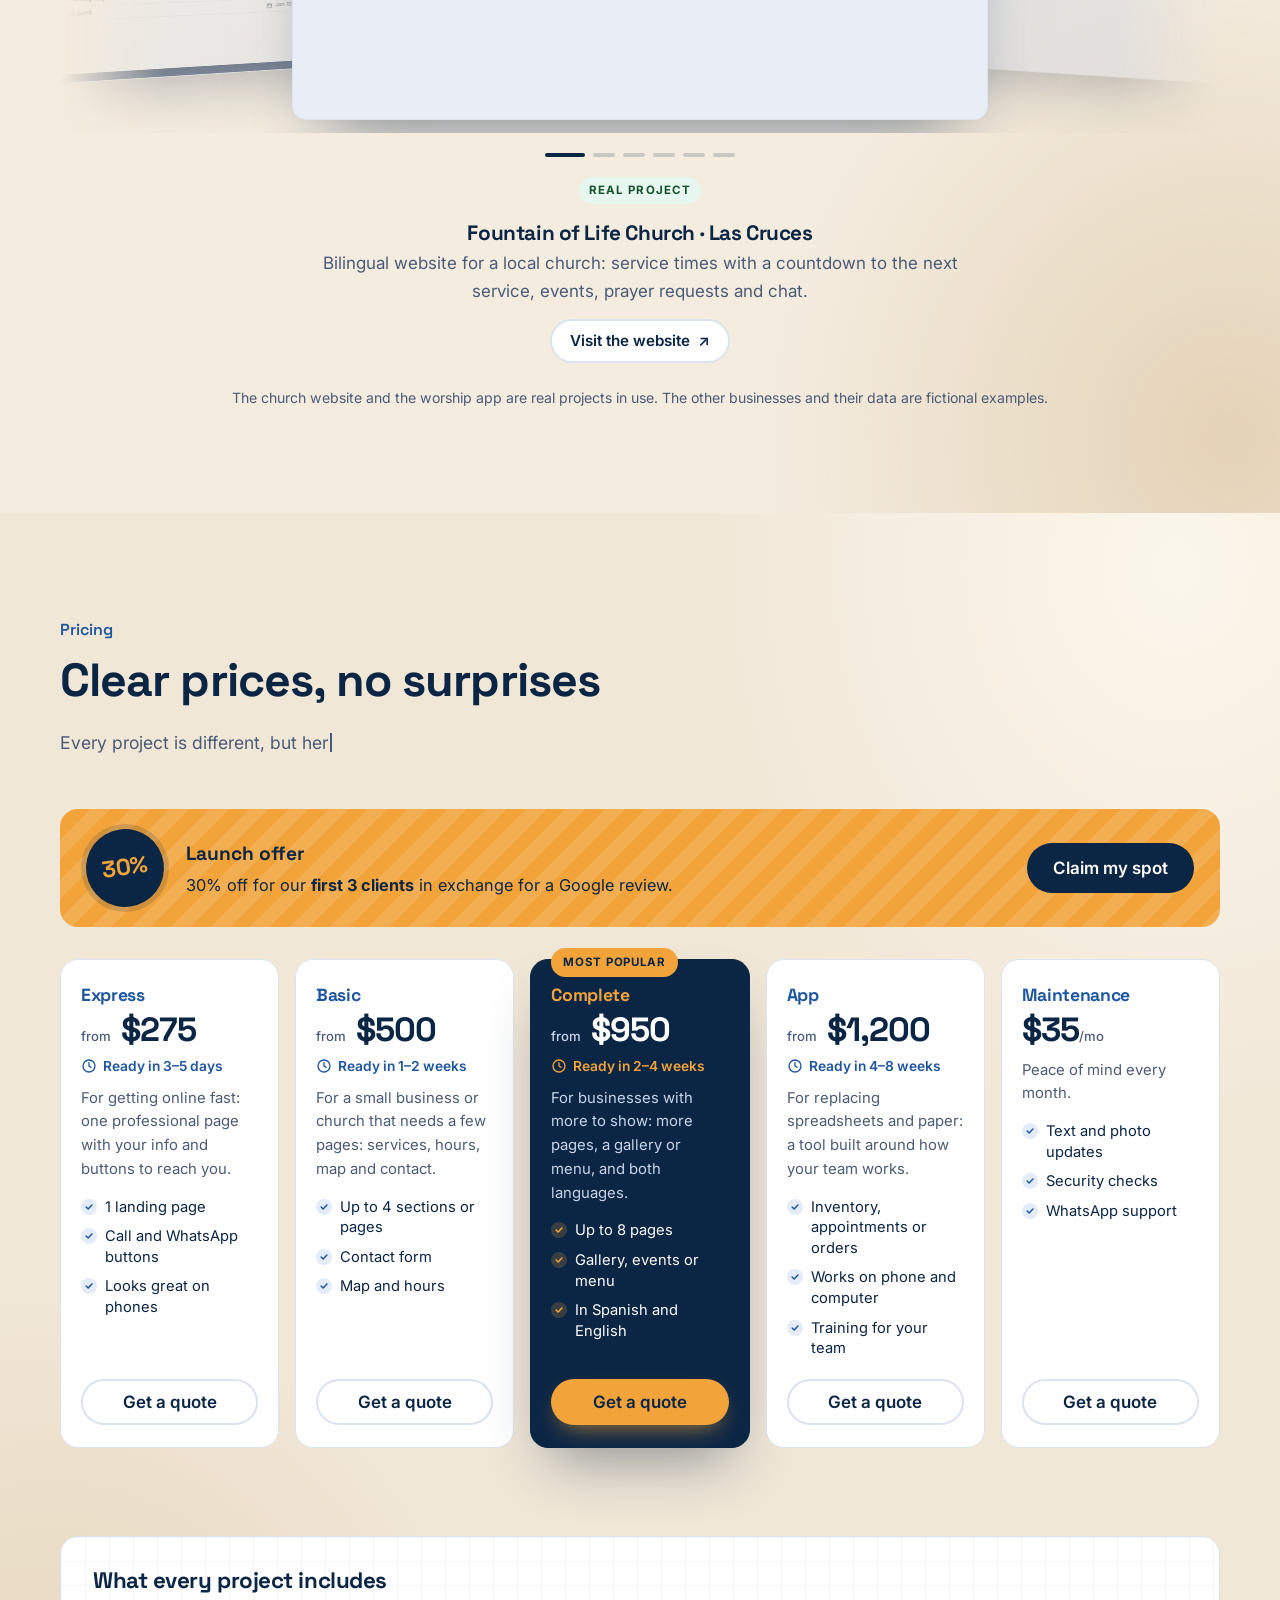
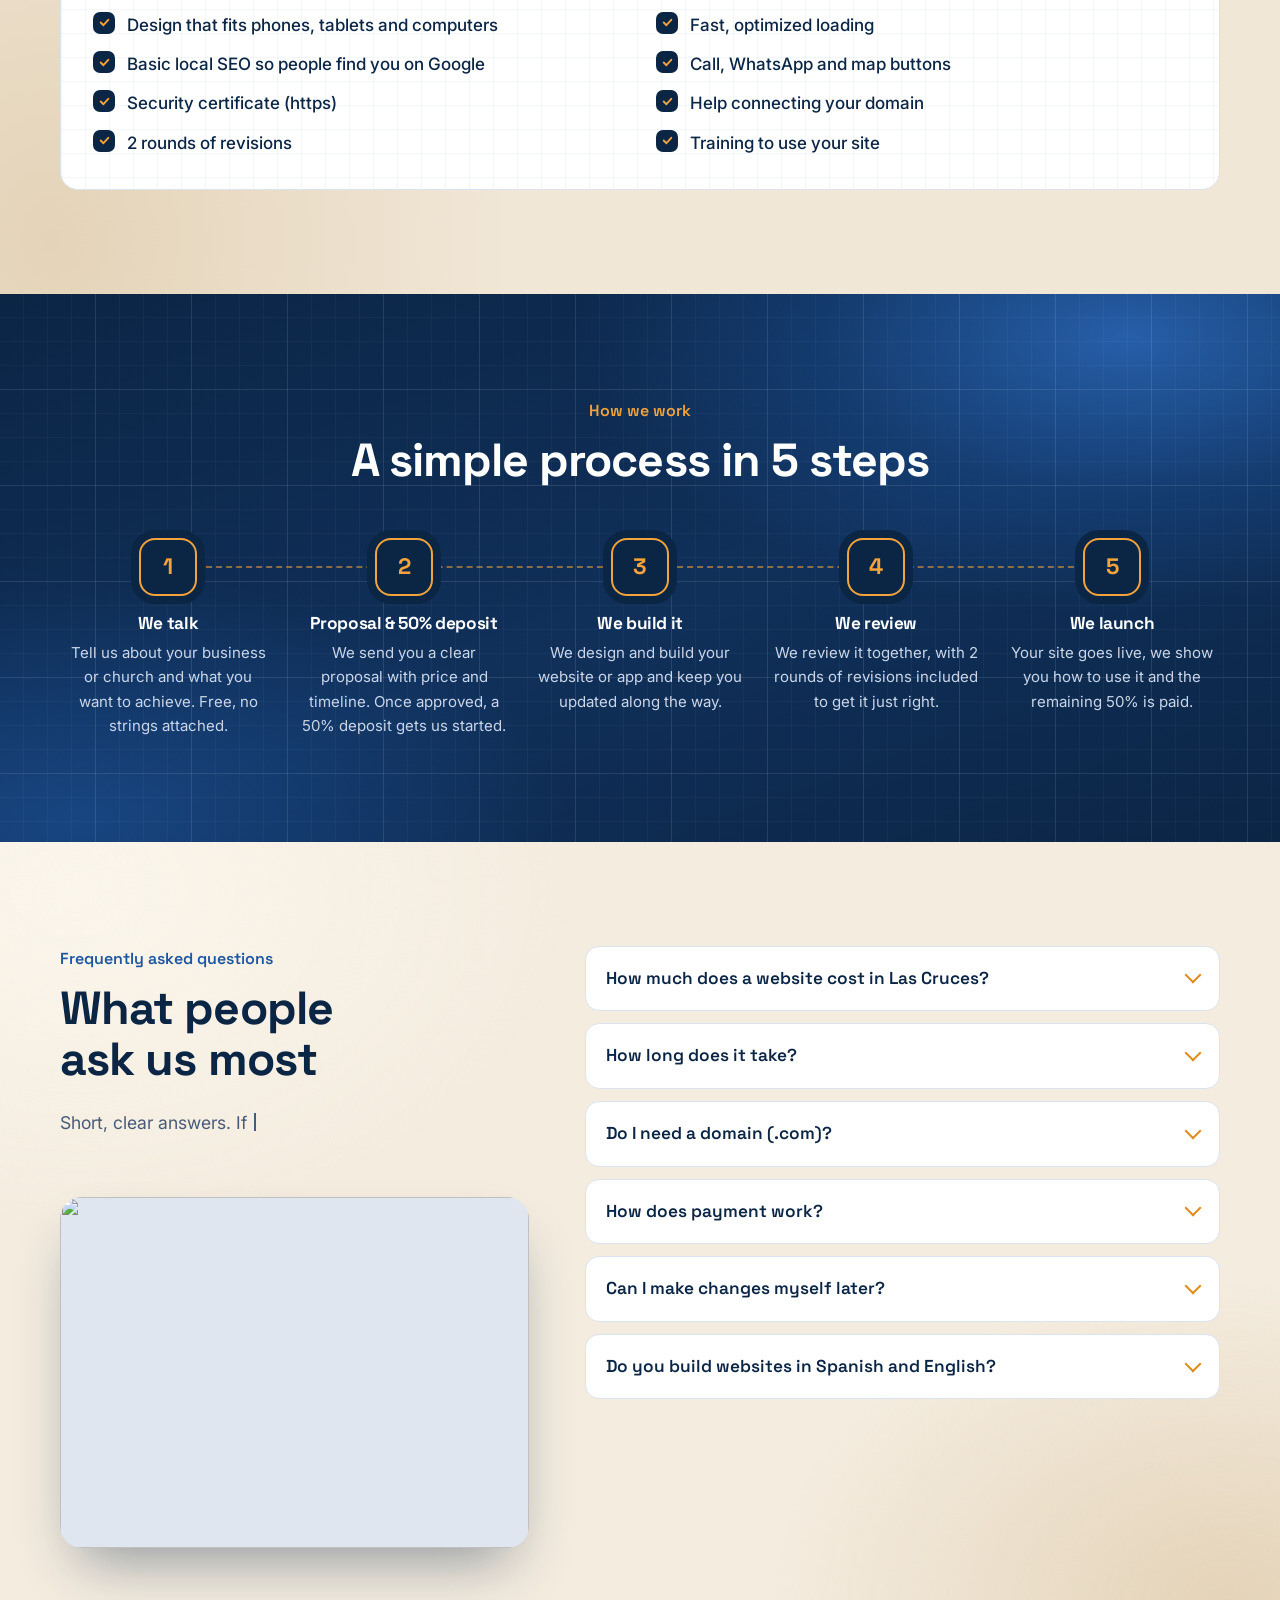
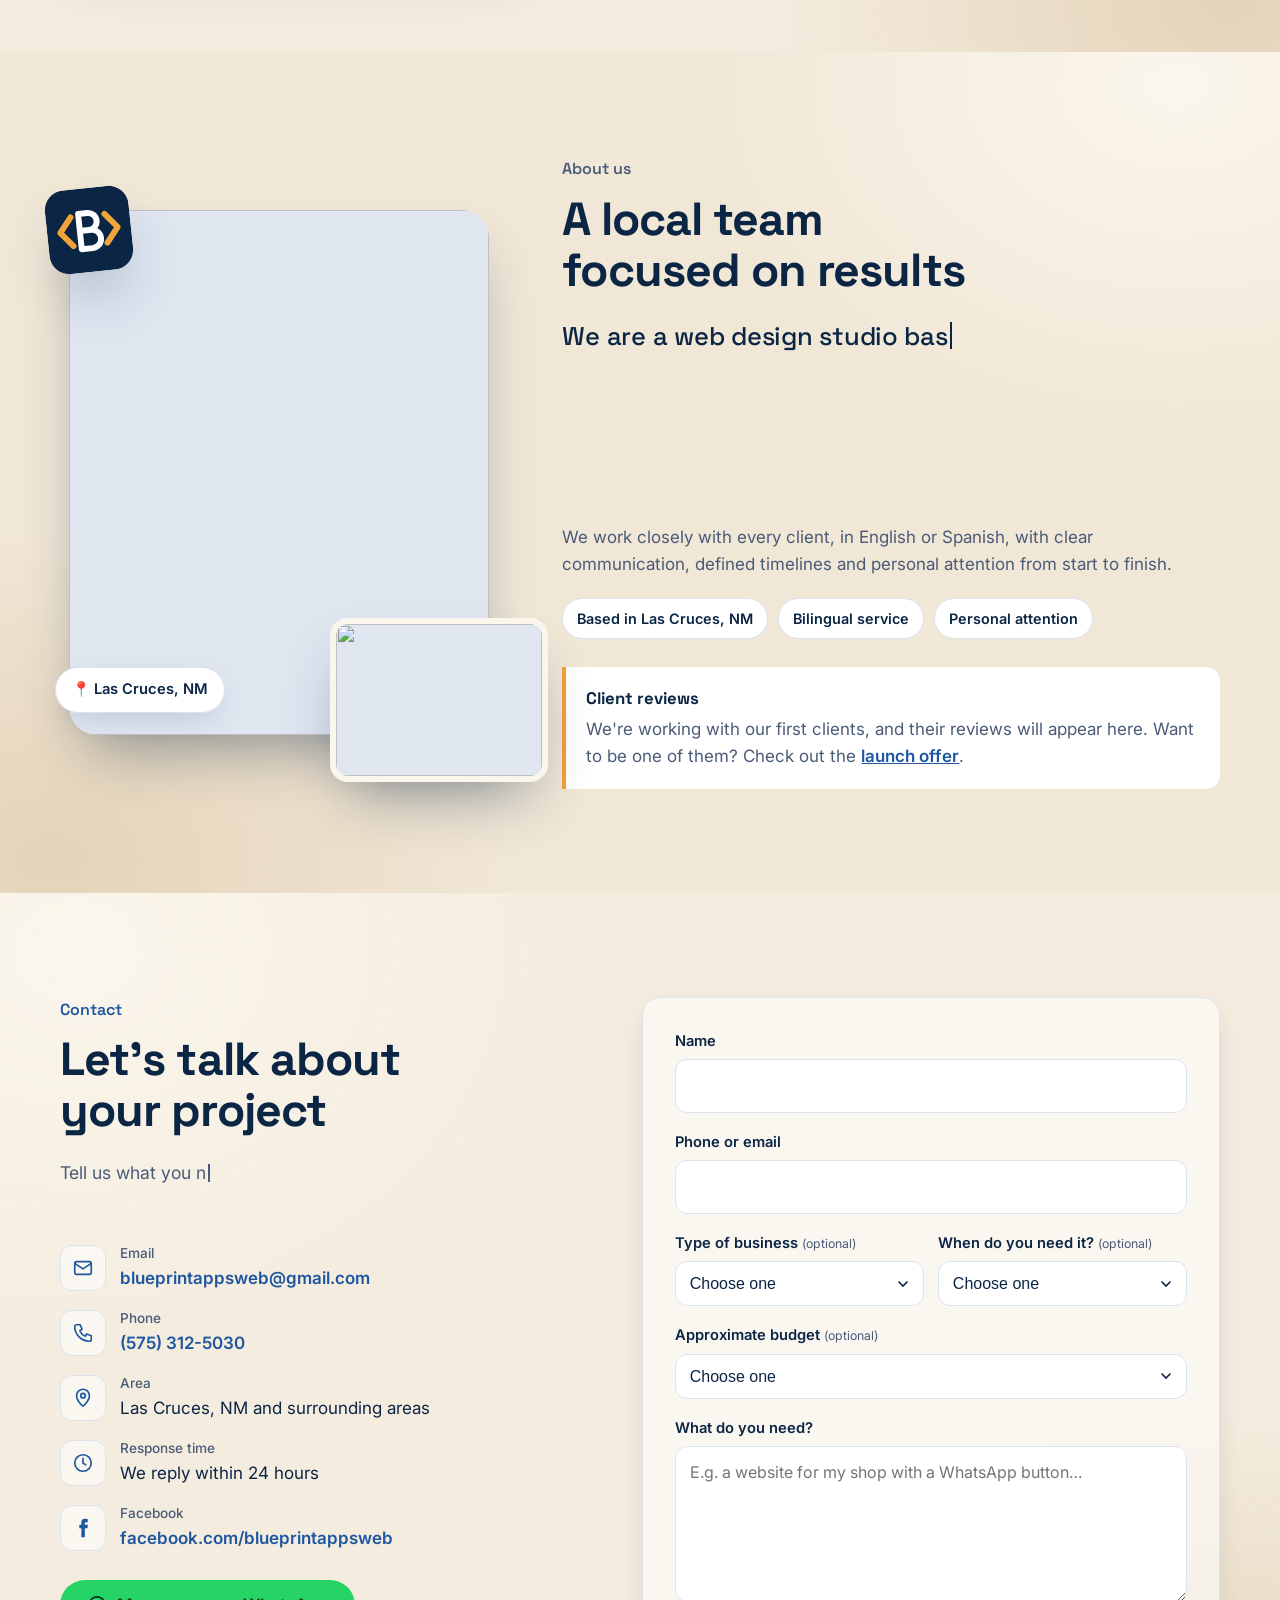
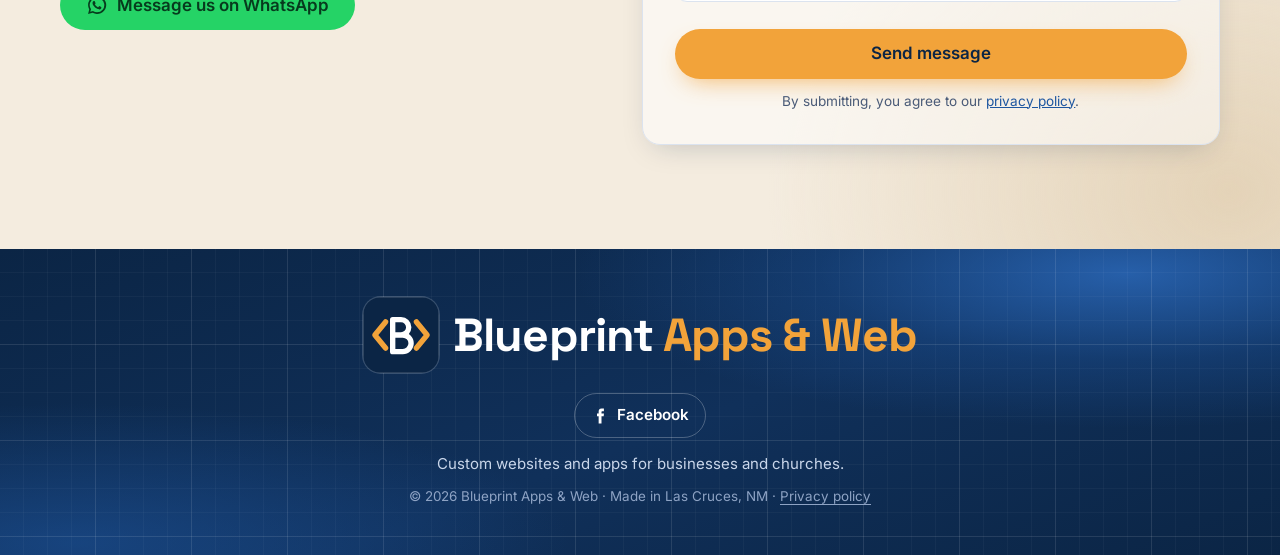
==== commit 950cf631: "Fotos de mesa de diseño en Nosotros y Preguntas; el dibujo del héroe vuelve a repetirse Co-Authored-" ====
--- a/index.html
+++ b/index.html
@@ -27,9 +27,9 @@
 <link rel="preconnect" href="https://fonts.googleapis.com">
 <link rel="preconnect" href="https://fonts.gstatic.com" crossorigin>
 <link href="https://fonts.googleapis.com/css2?family=Inter:wght@400;500;600;700&family=Space+Grotesk:wght@500;600;700&display=swap" rel="stylesheet">
-<link rel="stylesheet" href="styles.css?v=17">
+<link rel="stylesheet" href="styles.css?v=18">
 <script>(function(d){d.classList.add('js');var l=null;try{l=new URLSearchParams(location.search).get('lang')||localStorage.getItem('bp-lang')}catch(e){}if(!l){var n=(navigator.languages&&navigator.languages[0])||navigator.language||'';l=n.toLowerCase().indexOf('es')===0?'es':'en'}if(l==='es'){d.classList.add('i18n-wait');setTimeout(function(){d.classList.remove('i18n-wait')},800)}})(document.documentElement)</script>
-<script src="script.js?v=16" defer></script>
+<script src="script.js?v=17" defer></script>
 <script type="application/ld+json">
 {
   "@context": "https://schema.org",
@@ -179,11 +179,6 @@
           <path d="M0 0 L0 22 L6 16.5 L10 26 L14 24.2 L10 15 L17.5 15 Z"/>
         </g>
       </svg>
-      <div class="hero-photos">
-        <figure class="hp1"><img src="https://images.unsplash.com/photo-1603901622056-0a5bee231395?w=640&h=480&fit=crop&q=72&auto=format" alt="" width="640" height="480" decoding="async"></figure>
-        <figure class="hp2"><img src="https://images.unsplash.com/photo-1571417785136-c723e7346a3d?w=640&h=480&fit=crop&q=72&auto=format" alt="" width="640" height="480" decoding="async"></figure>
-        <figure class="hp3"><img src="https://images.unsplash.com/photo-1764740109279-c7a8abd78821?w=640&h=480&fit=crop&q=72&auto=format" alt="" width="640" height="480" decoding="async"></figure>
-      </div>
     </div>
   </div>
   <a href="#servicios" class="scroll-hint" aria-label="Scroll down" data-i18n-aria="hero.down"><span></span></a>
@@ -701,6 +696,7 @@
       <p class="eyebrow" data-i18n="faq.eyebrow">Frequently asked questions</p>
       <h2 data-i18n="faq.title">What people ask us most</h2>
       <p class="lead-dark type-in" data-i18n="faq.lead">Short, clear answers. If your question isn't here, send us a message.</p>
+      <figure class="faq-photo"><img src="https://images.unsplash.com/photo-1571417785136-c723e7346a3d?w=800&h=600&fit=crop&q=72&auto=format" alt="" width="800" height="600" loading="lazy" decoding="async"></figure>
     </div>
     <div class="faq reveal">
       <details>
@@ -735,7 +731,9 @@
 <section id="nosotros" class="section">
   <div class="container about">
     <div class="about-art reveal" aria-hidden="true">
-      <svg viewBox="0 0 64 64">
+      <figure class="ab-main"><img src="https://images.unsplash.com/photo-1603901622056-0a5bee231395?w=720&h=900&fit=crop&q=72&auto=format" alt="" width="720" height="900" loading="lazy" decoding="async"></figure>
+      <figure class="ab-small"><img src="https://images.unsplash.com/photo-1764740109279-c7a8abd78821?w=560&h=420&fit=crop&q=72&auto=format" alt="" width="560" height="420" loading="lazy" decoding="async"></figure>
+      <svg class="ab-logo" viewBox="0 0 64 64">
         <rect width="64" height="64" rx="14" fill="#0B2545"/>
         <g fill="none" stroke-linecap="round" stroke-linejoin="round" stroke-width="4.5">
           <path d="M19 21 L10 32 L19 43" stroke="#F2A33A"/>
--- a/styles.css
+++ b/styles.css
@@ -866,17 +866,16 @@
 .cf-stage{-webkit-mask-image:linear-gradient(90deg,transparent 0,#000 9%,#000 91%,transparent 100%);mask-image:linear-gradient(90deg,transparent 0,#000 9%,#000 91%,transparent 100%)}
 @media (max-width:720px){.cf-stage{-webkit-mask-image:none;mask-image:none}}
 
-/* Fotos flotantes del héroe (mesa de diseño) */
-.hero-photos figure{position:absolute;margin:0;border-radius:16px;overflow:hidden;box-shadow:0 30px 60px -24px rgba(0,0,0,.65),0 0 0 1px rgba(255,255,255,.12);background:#13315c}
-.hero-photos img{display:block;width:100%;height:100%;object-fit:cover}
-.hero-photos .hp1{width:36%;aspect-ratio:4/3;top:-12%;right:-6%;transform:rotate(3deg)}
-.hero-photos .hp2{width:38%;aspect-ratio:4/3;bottom:-20%;left:-4%;transform:rotate(-3deg)}
-.hero-photos .hp3{width:32%;aspect-ratio:4/3;bottom:-6%;right:-9%;transform:rotate(2deg)}
-html.js .hero-photos figure{opacity:0;translate:0 18px;transition:opacity .9s ease,translate .9s cubic-bezier(.22,.8,.2,1)}
-html.js .plan.play ~ .hero-photos figure{opacity:1;translate:0 0}
-html.js .plan.play ~ .hero-photos .hp1{transition-delay:2.9s}
-html.js .plan.play ~ .hero-photos .hp2{transition-delay:3.15s}
-html.js .plan.play ~ .hero-photos .hp3{transition-delay:3.4s}
-@media (max-width:900px){.hero-photos .hp1{right:0;top:-8%}.hero-photos .hp2{left:-2%;bottom:-10%}.hero-photos .hp3{right:-1%;bottom:-8%}}
-@media (prefers-reduced-motion:reduce){html.js .hero-photos figure{opacity:1;translate:none;transition:none}}
-@media (min-width:921px) and (max-width:1240px){.hero-photos .hp1{right:0}.hero-photos .hp3{right:-2%}}
+
+/* Fotos de mesa de diseño: Nosotros y Preguntas */
+.about-art{max-width:420px}
+.about-art::before{display:none}
+.about-art figure{margin:0;overflow:hidden;background:#dfe6f0}
+.about-art img,.faq-photo img{display:block;width:100%;height:100%;object-fit:cover}
+.ab-main{border-radius:28px;aspect-ratio:4/5;box-shadow:var(--shadow-lg)}
+.ab-small{position:absolute;width:52%;aspect-ratio:4/3;right:-14%;bottom:-9%;border-radius:18px;border:6px solid var(--sand-hi,#FBF6EC);box-shadow:var(--shadow-lg)}
+.about-art .ab-logo{position:absolute;top:-22px;left:-22px;width:84px;height:84px;border-radius:20px;transform:rotate(-6deg);box-shadow:var(--shadow-lg)}
+.about-art .pin{right:auto;left:-14px;bottom:22px}
+.faq-photo{margin:32px 0 0;border-radius:22px;overflow:hidden;aspect-ratio:4/3;box-shadow:var(--shadow-lg);background:#dfe6f0}
+@media (max-width:920px){.about-art{max-width:300px}.ab-small{right:-10%}.faq-photo{aspect-ratio:16/9;margin-top:24px}}
+@media (max-width:520px){.about-art{max-width:250px;margin-left:12px}.ab-small{right:-14%}}
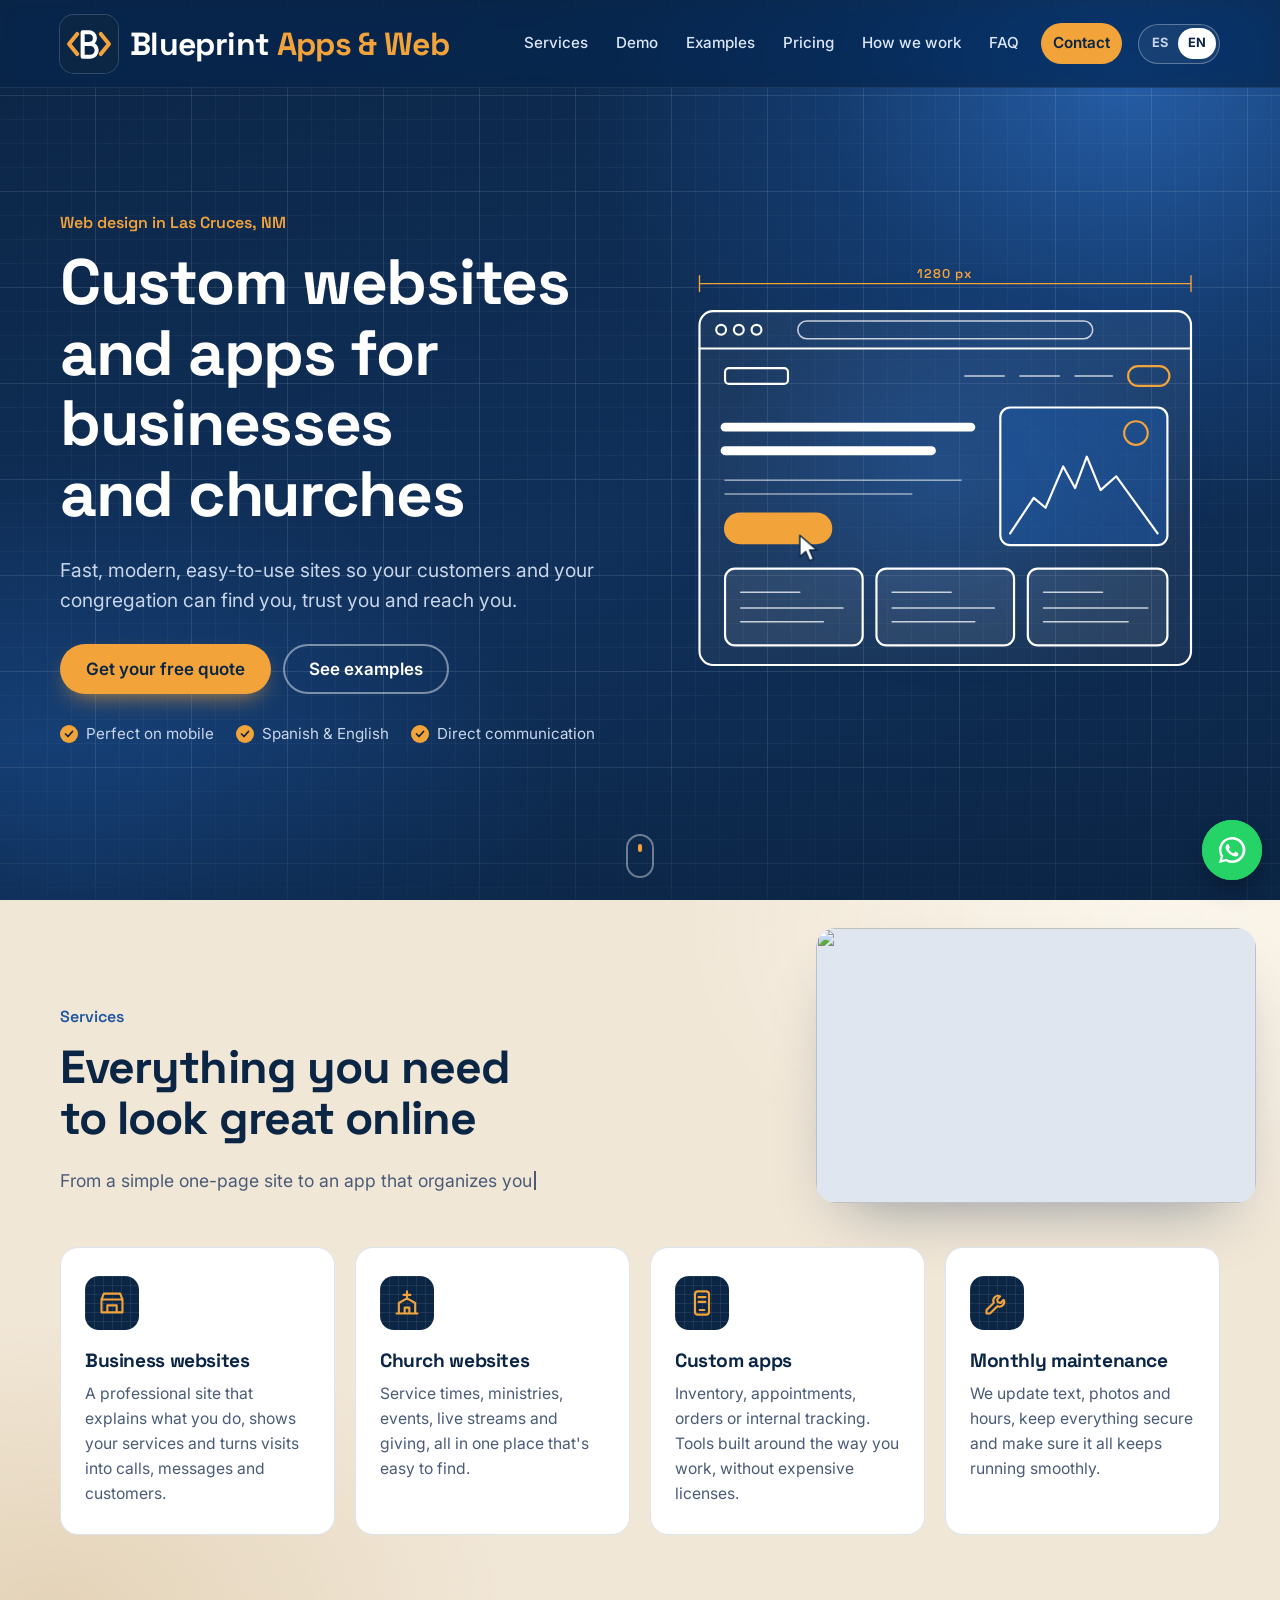
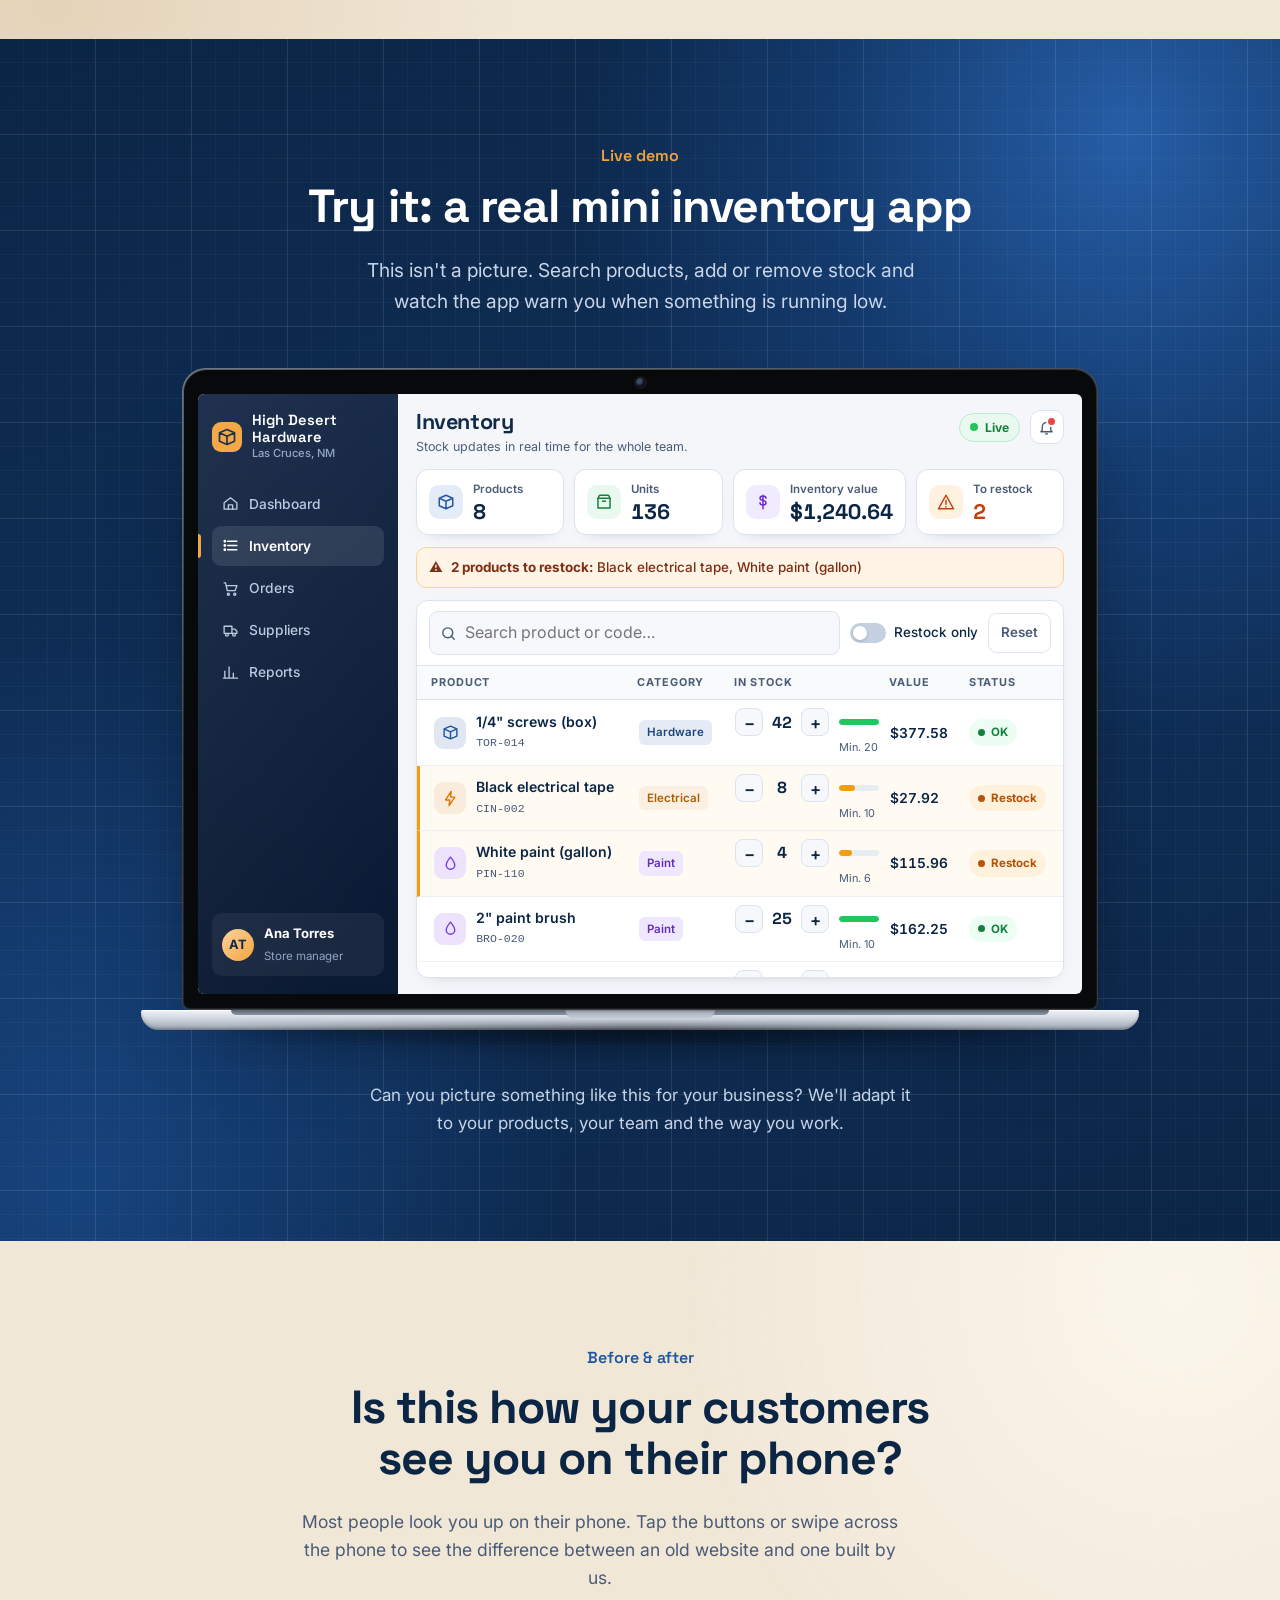
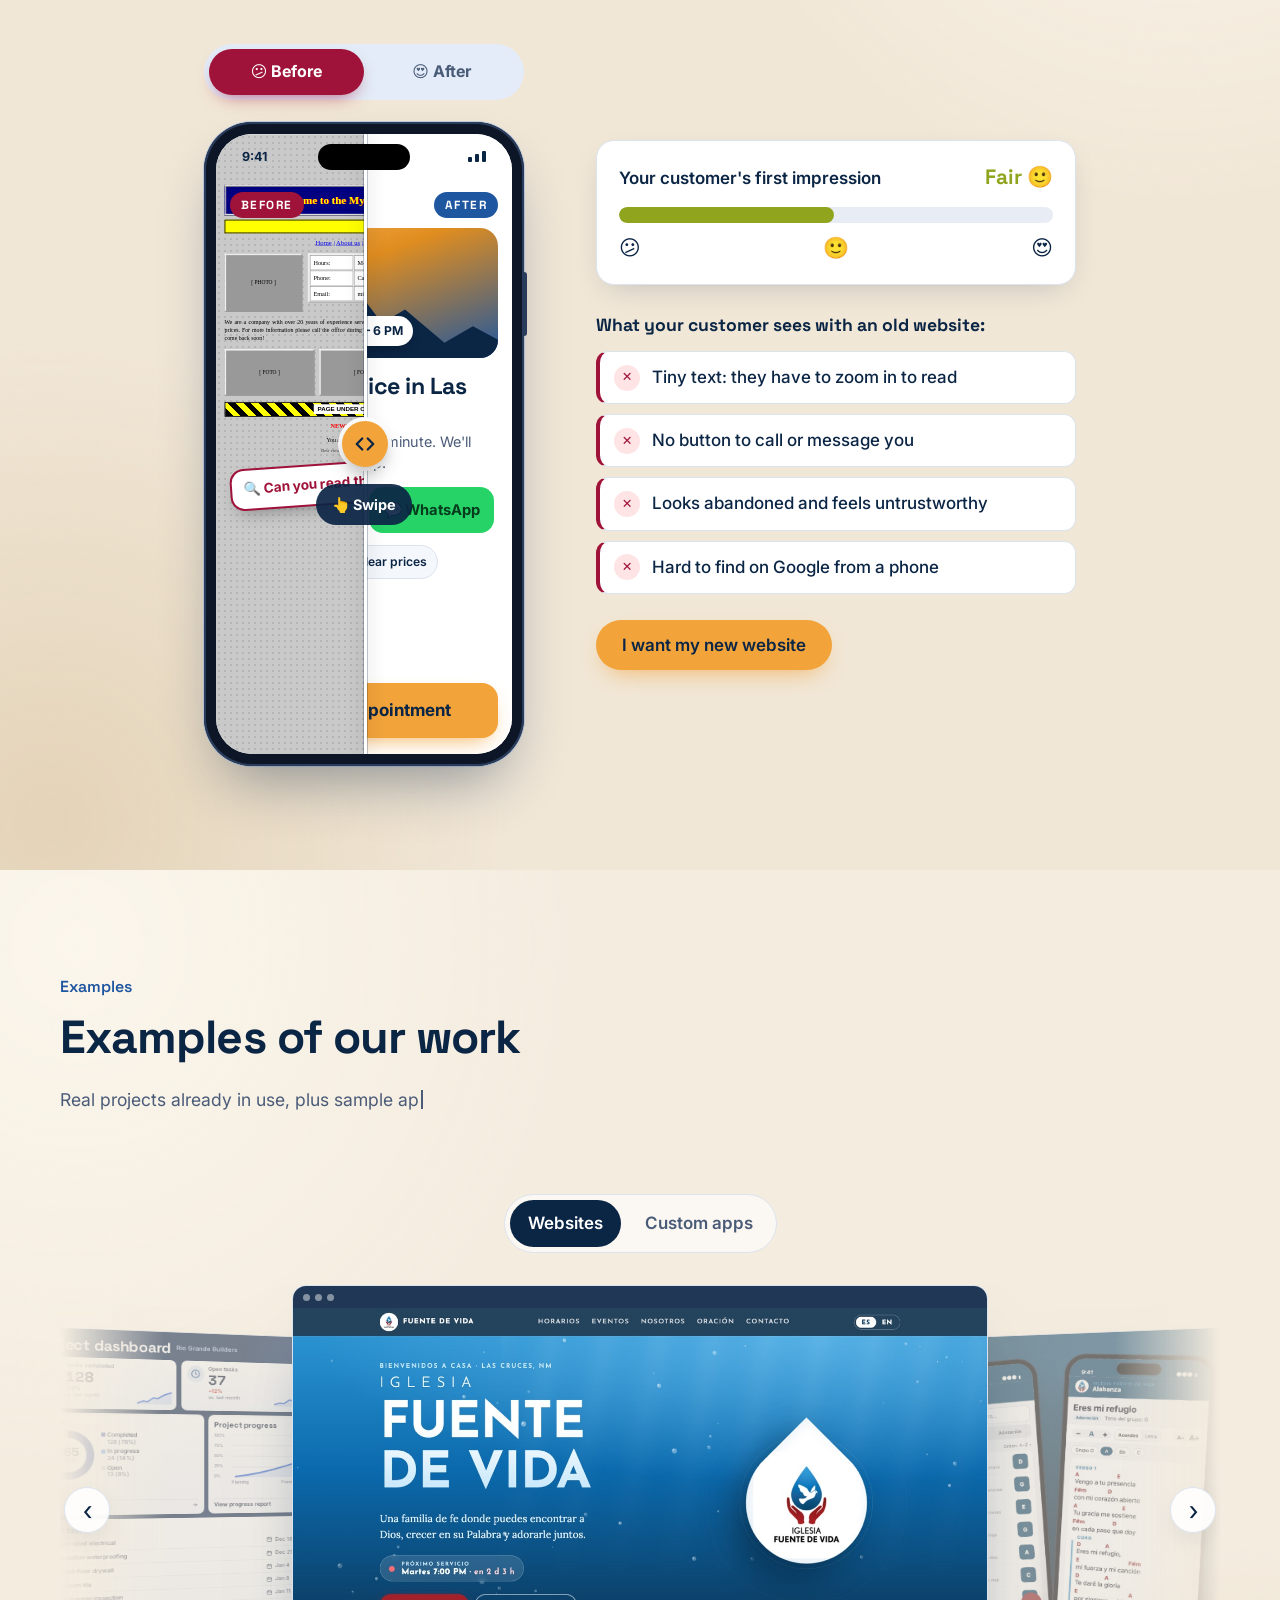
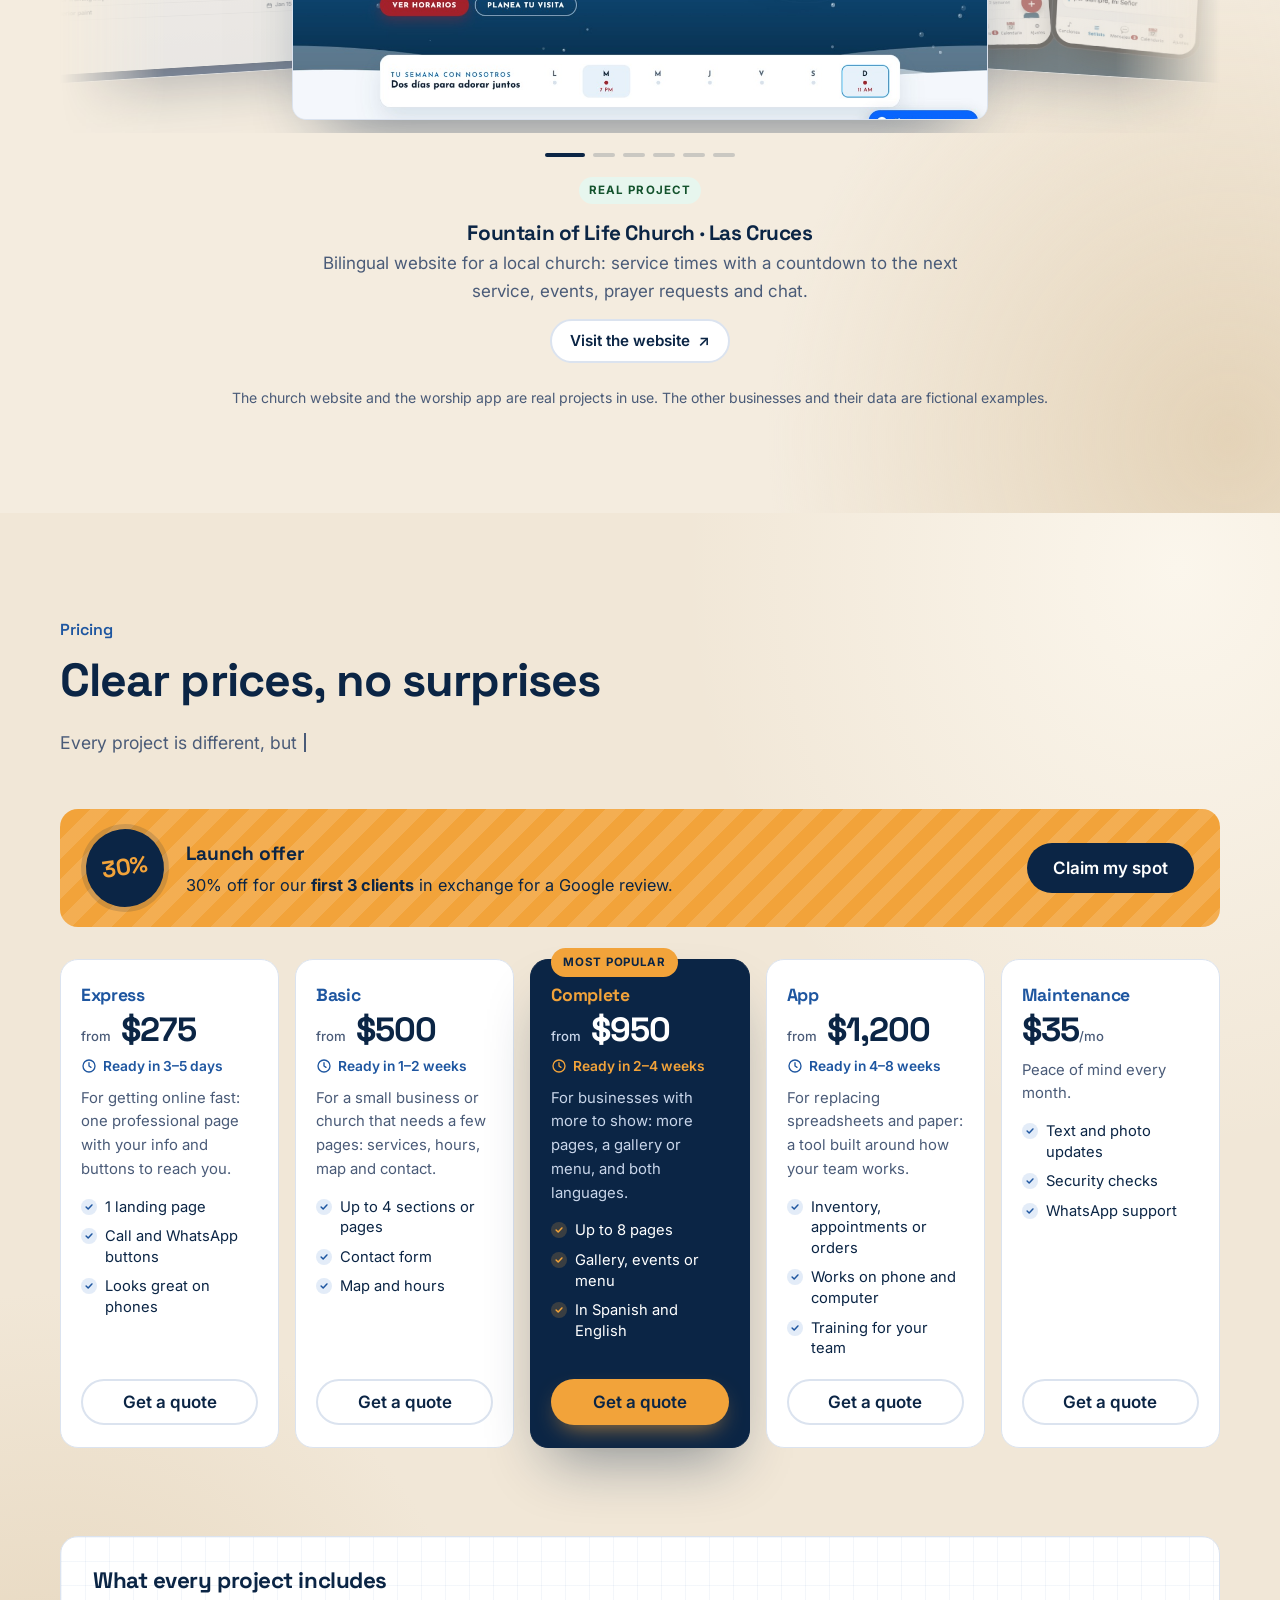
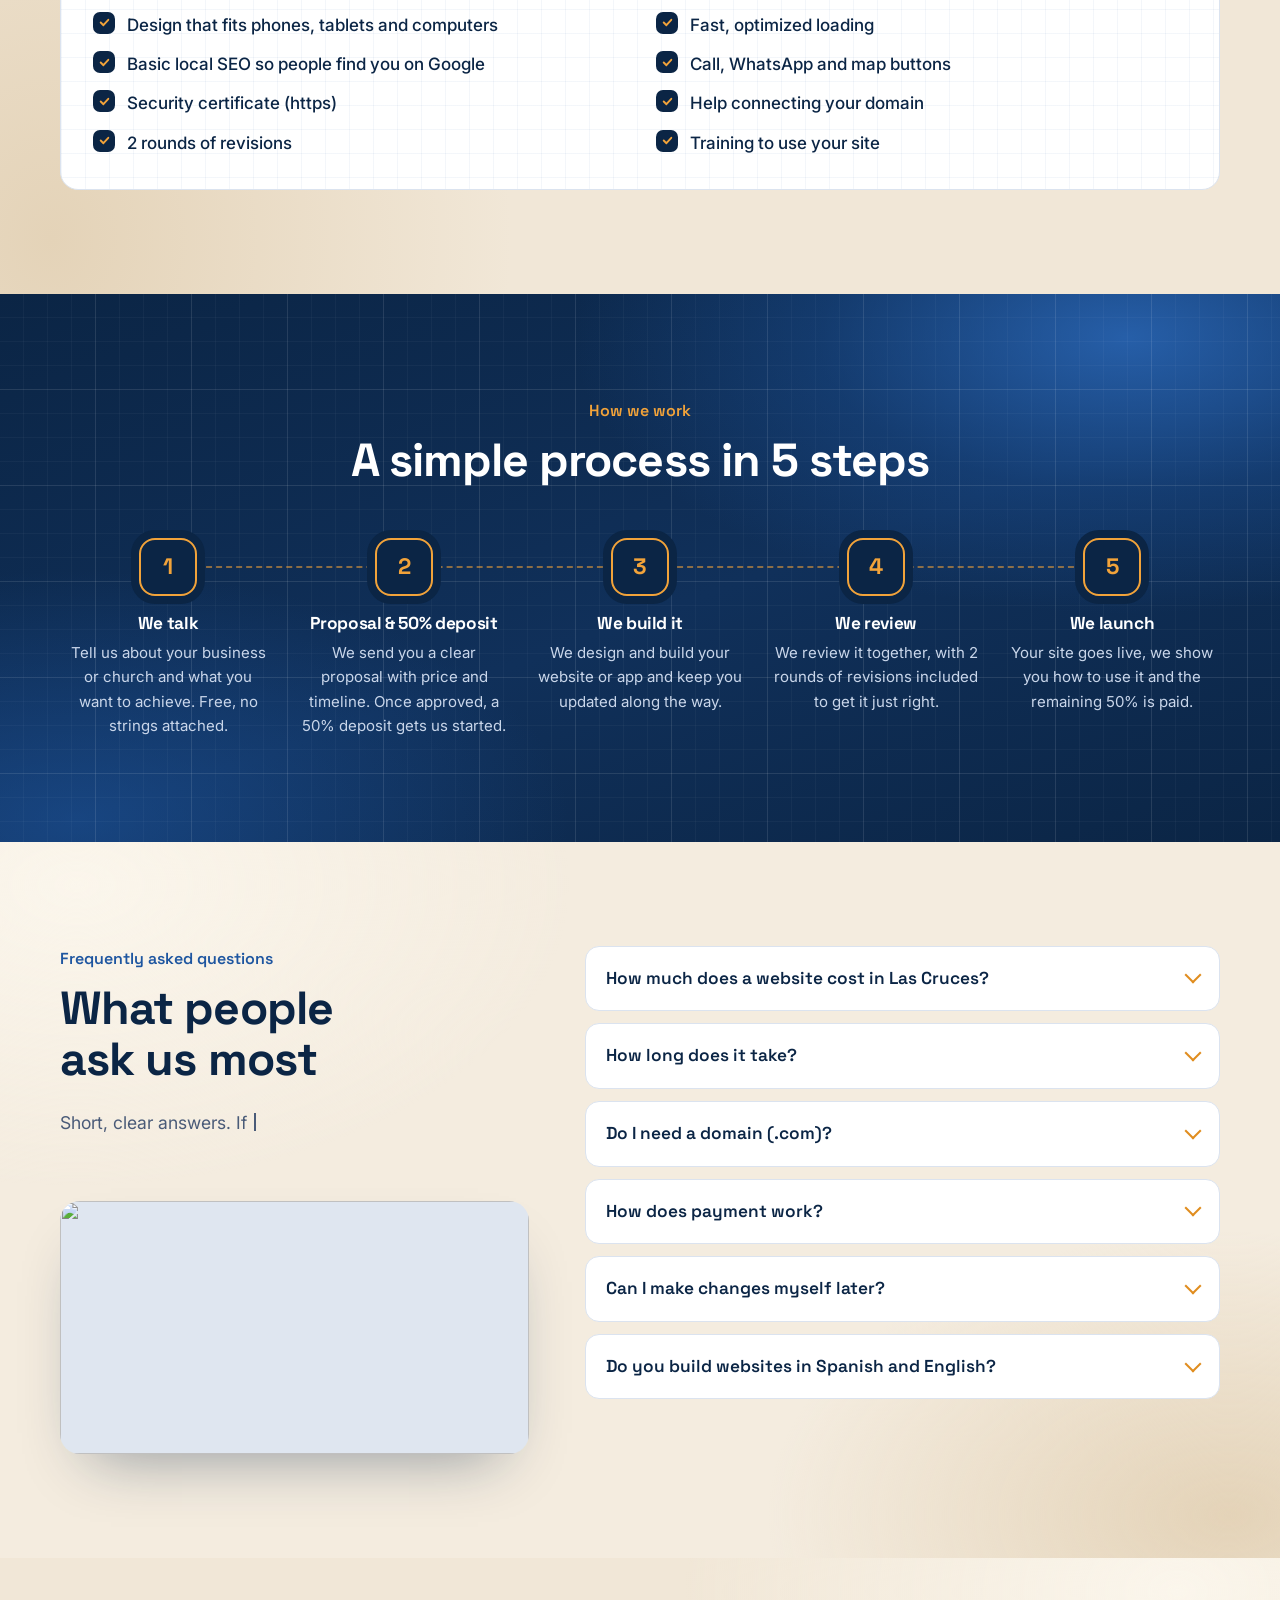
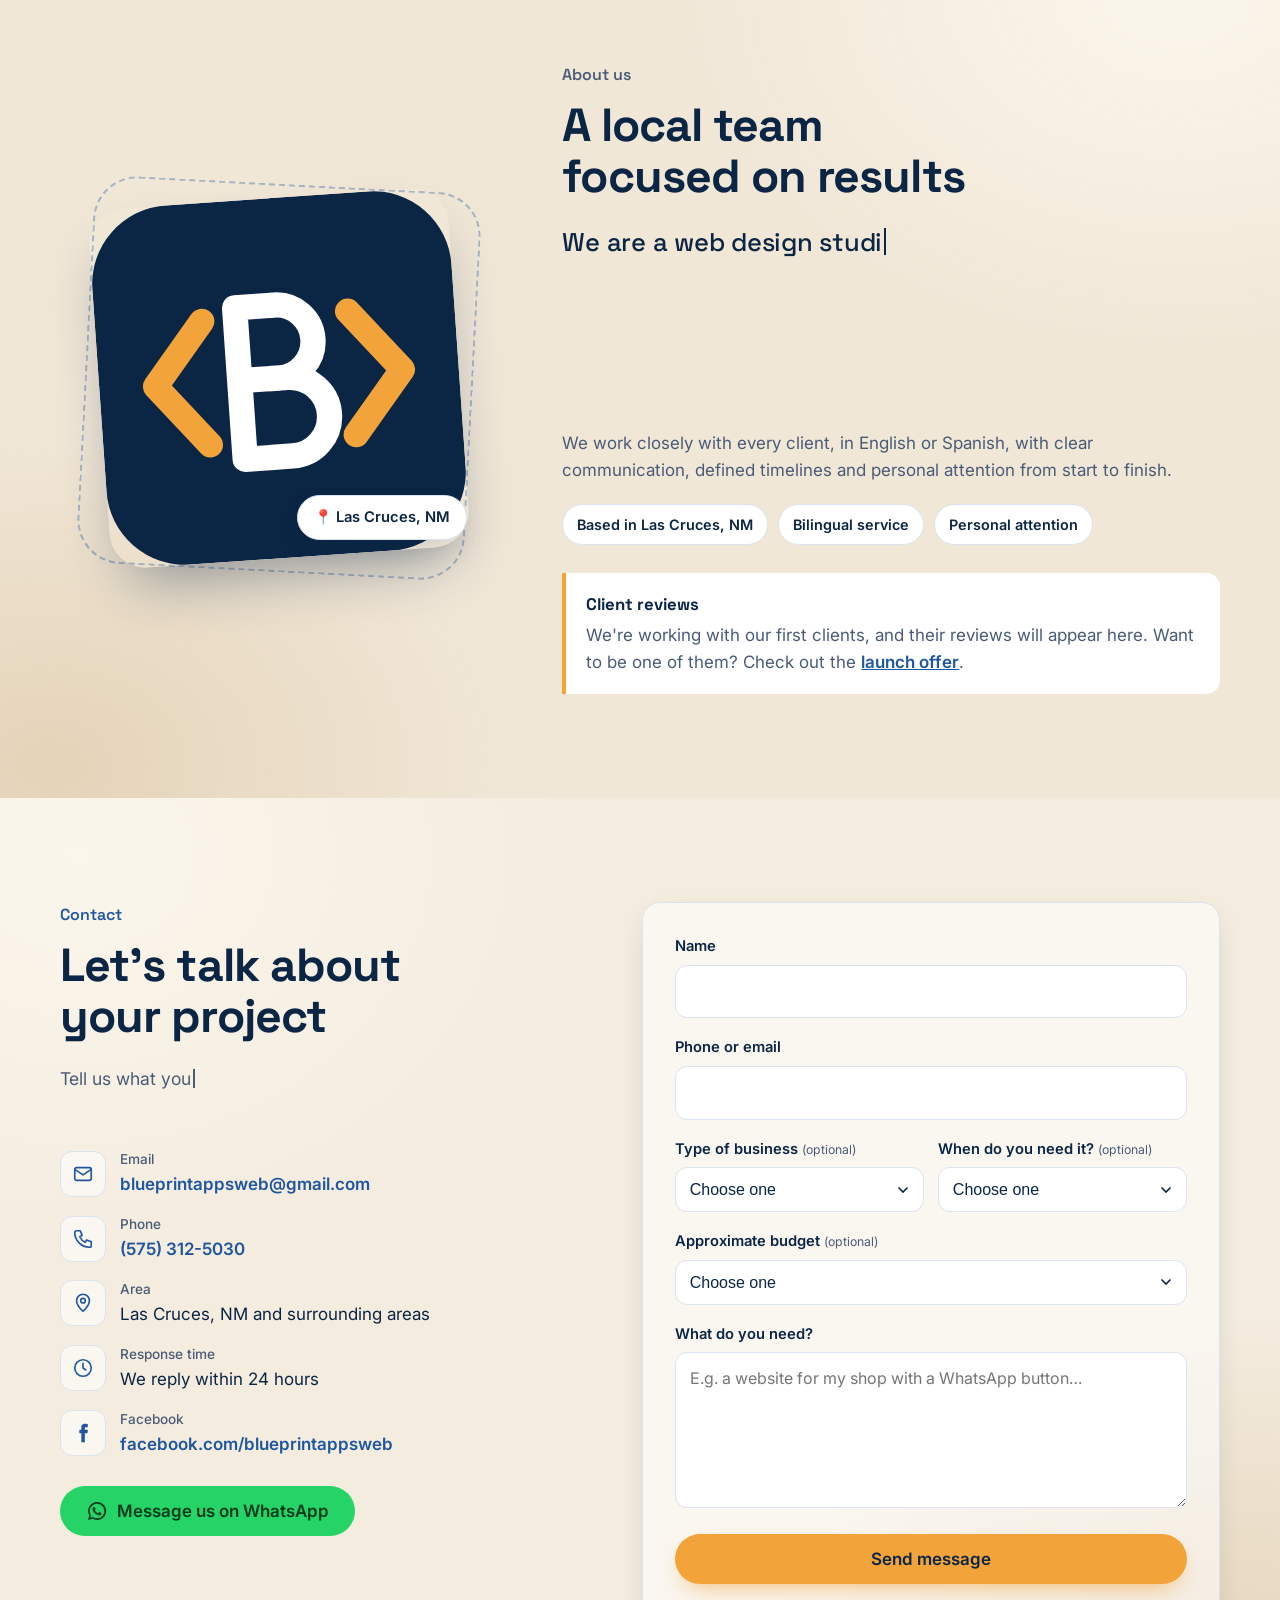
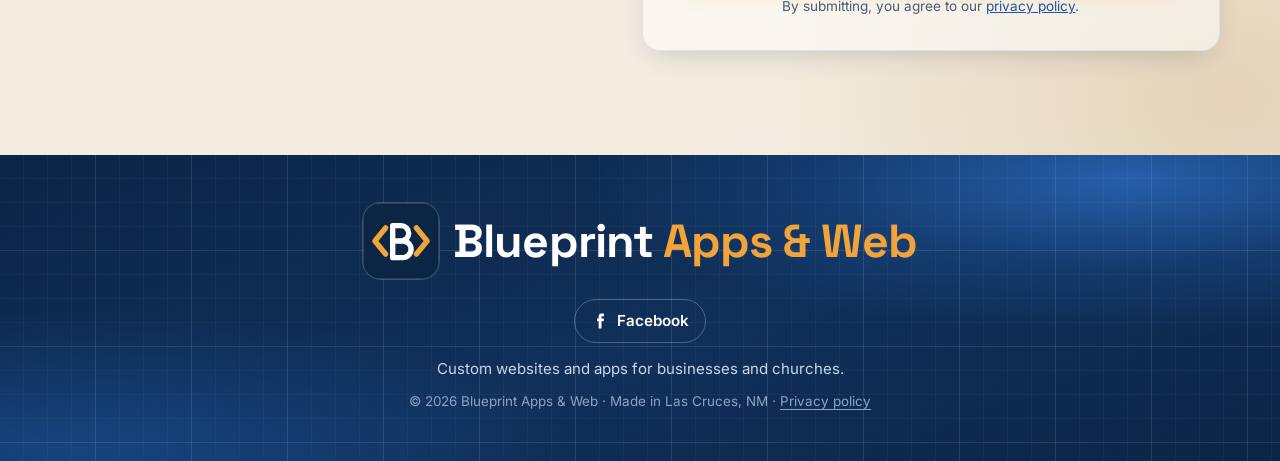
==== commit 47dabcc4: "Fotos en los espacios libres de Servicios, Antes y después y Preguntas; Nosotros vuelve al logo Co-A" ====
--- a/index.html
+++ b/index.html
@@ -27,7 +27,7 @@
 <link rel="preconnect" href="https://fonts.googleapis.com">
 <link rel="preconnect" href="https://fonts.gstatic.com" crossorigin>
 <link href="https://fonts.googleapis.com/css2?family=Inter:wght@400;500;600;700&family=Space+Grotesk:wght@500;600;700&display=swap" rel="stylesheet">
-<link rel="stylesheet" href="styles.css?v=18">
+<link rel="stylesheet" href="styles.css?v=19">
 <script>(function(d){d.classList.add('js');var l=null;try{l=new URLSearchParams(location.search).get('lang')||localStorage.getItem('bp-lang')}catch(e){}if(!l){var n=(navigator.languages&&navigator.languages[0])||navigator.language||'';l=n.toLowerCase().indexOf('es')===0?'es':'en'}if(l==='es'){d.classList.add('i18n-wait');setTimeout(function(){d.classList.remove('i18n-wait')},800)}})(document.documentElement)</script>
 <script src="script.js?v=17" defer></script>
 <script type="application/ld+json">
@@ -186,6 +186,7 @@
 
 <!-- ============ 2. SERVICIOS ============ -->
 <section id="servicios" class="section">
+  <figure class="side-photo sp-serv" aria-hidden="true"><img src="https://images.unsplash.com/photo-1603901622056-0a5bee231395?w=1000&h=630&fit=crop&q=72&auto=format" alt="" width="1000" height="630" loading="lazy" decoding="async"></figure>
   <div class="container">
     <div class="section-head reveal">
       <p class="eyebrow"><span data-i18n="serv.eyebrow">Services</span></p>
@@ -297,6 +298,7 @@
 
 <!-- ============ 4. ANTES Y DESPUÉS ============ -->
 <section id="antes-despues" class="section">
+  <figure class="side-photo sp-ba" aria-hidden="true"><img src="https://images.unsplash.com/photo-1764740109279-c7a8abd78821?w=800&h=800&fit=crop&q=72&auto=format" alt="" width="800" height="800" loading="lazy" decoding="async"></figure>
   <div class="container">
     <div class="section-head center reveal">
       <p class="eyebrow"><span data-i18n="ba.eyebrow">Before & after</span></p>
@@ -696,7 +698,7 @@
       <p class="eyebrow" data-i18n="faq.eyebrow">Frequently asked questions</p>
       <h2 data-i18n="faq.title">What people ask us most</h2>
       <p class="lead-dark type-in" data-i18n="faq.lead">Short, clear answers. If your question isn't here, send us a message.</p>
-      <figure class="faq-photo"><img src="https://images.unsplash.com/photo-1571417785136-c723e7346a3d?w=800&h=600&fit=crop&q=72&auto=format" alt="" width="800" height="600" loading="lazy" decoding="async"></figure>
+      <figure class="faq-photo"><img src="https://images.unsplash.com/photo-1571417785136-c723e7346a3d?w=960&h=520&fit=crop&q=72&auto=format" alt="" width="960" height="520" loading="lazy" decoding="async"></figure>
     </div>
     <div class="faq reveal">
       <details>
@@ -731,9 +733,7 @@
 <section id="nosotros" class="section">
   <div class="container about">
     <div class="about-art reveal" aria-hidden="true">
-      <figure class="ab-main"><img src="https://images.unsplash.com/photo-1603901622056-0a5bee231395?w=720&h=900&fit=crop&q=72&auto=format" alt="" width="720" height="900" loading="lazy" decoding="async"></figure>
-      <figure class="ab-small"><img src="https://images.unsplash.com/photo-1764740109279-c7a8abd78821?w=560&h=420&fit=crop&q=72&auto=format" alt="" width="560" height="420" loading="lazy" decoding="async"></figure>
-      <svg class="ab-logo" viewBox="0 0 64 64">
+      <svg viewBox="0 0 64 64">
         <rect width="64" height="64" rx="14" fill="#0B2545"/>
         <g fill="none" stroke-linecap="round" stroke-linejoin="round" stroke-width="4.5">
           <path d="M19 21 L10 32 L19 43" stroke="#F2A33A"/>
--- a/styles.css
+++ b/styles.css
@@ -867,15 +867,16 @@
 @media (max-width:720px){.cf-stage{-webkit-mask-image:none;mask-image:none}}
 
 
-/* Fotos de mesa de diseño: Nosotros y Preguntas */
-.about-art{max-width:420px}
-.about-art::before{display:none}
-.about-art figure{margin:0;overflow:hidden;background:#dfe6f0}
-.about-art img,.faq-photo img{display:block;width:100%;height:100%;object-fit:cover}
-.ab-main{border-radius:28px;aspect-ratio:4/5;box-shadow:var(--shadow-lg)}
-.ab-small{position:absolute;width:52%;aspect-ratio:4/3;right:-14%;bottom:-9%;border-radius:18px;border:6px solid var(--sand-hi,#FBF6EC);box-shadow:var(--shadow-lg)}
-.about-art .ab-logo{position:absolute;top:-22px;left:-22px;width:84px;height:84px;border-radius:20px;transform:rotate(-6deg);box-shadow:var(--shadow-lg)}
-.about-art .pin{right:auto;left:-14px;bottom:22px}
-.faq-photo{margin:32px 0 0;border-radius:22px;overflow:hidden;aspect-ratio:4/3;box-shadow:var(--shadow-lg);background:#dfe6f0}
-@media (max-width:920px){.about-art{max-width:300px}.ab-small{right:-10%}.faq-photo{aspect-ratio:16/9;margin-top:24px}}
-@media (max-width:520px){.about-art{max-width:250px;margin-left:12px}.ab-small{right:-14%}}
+/* Fotos de mesa de diseño en los espacios libres */
+#servicios,#antes-despues{position:relative}
+.side-photo{display:none;position:absolute;margin:0;border-radius:20px;overflow:hidden;box-shadow:0 30px 60px -30px rgba(11,37,69,.45);background:#dfe6f0}
+.side-photo img,.faq-photo img{display:block;width:100%;height:100%;object-fit:cover}
+@media (min-width:1200px){
+  .sp-serv{display:block;top:28px;right:max(24px,calc((100vw - 1160px)/2 - 120px));width:min(470px,calc(50vw - 200px));aspect-ratio:1.6}
+}
+@media (min-width:1320px){
+  .sp-ba{display:block;top:28px;right:max(24px,calc((100vw - 1160px)/2 - 120px));width:min(350px,calc((100vw - 700px)/2 - 70px));aspect-ratio:1/1}
+}
+.faq-photo{margin:36px 0 0;border-radius:20px;overflow:hidden;aspect-ratio:1.85;max-width:480px;box-shadow:0 30px 60px -30px rgba(11,37,69,.45);background:#dfe6f0}
+@media (min-width:1300px){.faq-photo{margin-left:-60px}}
+@media (max-width:920px){.faq-photo{max-width:none;margin-top:24px}}
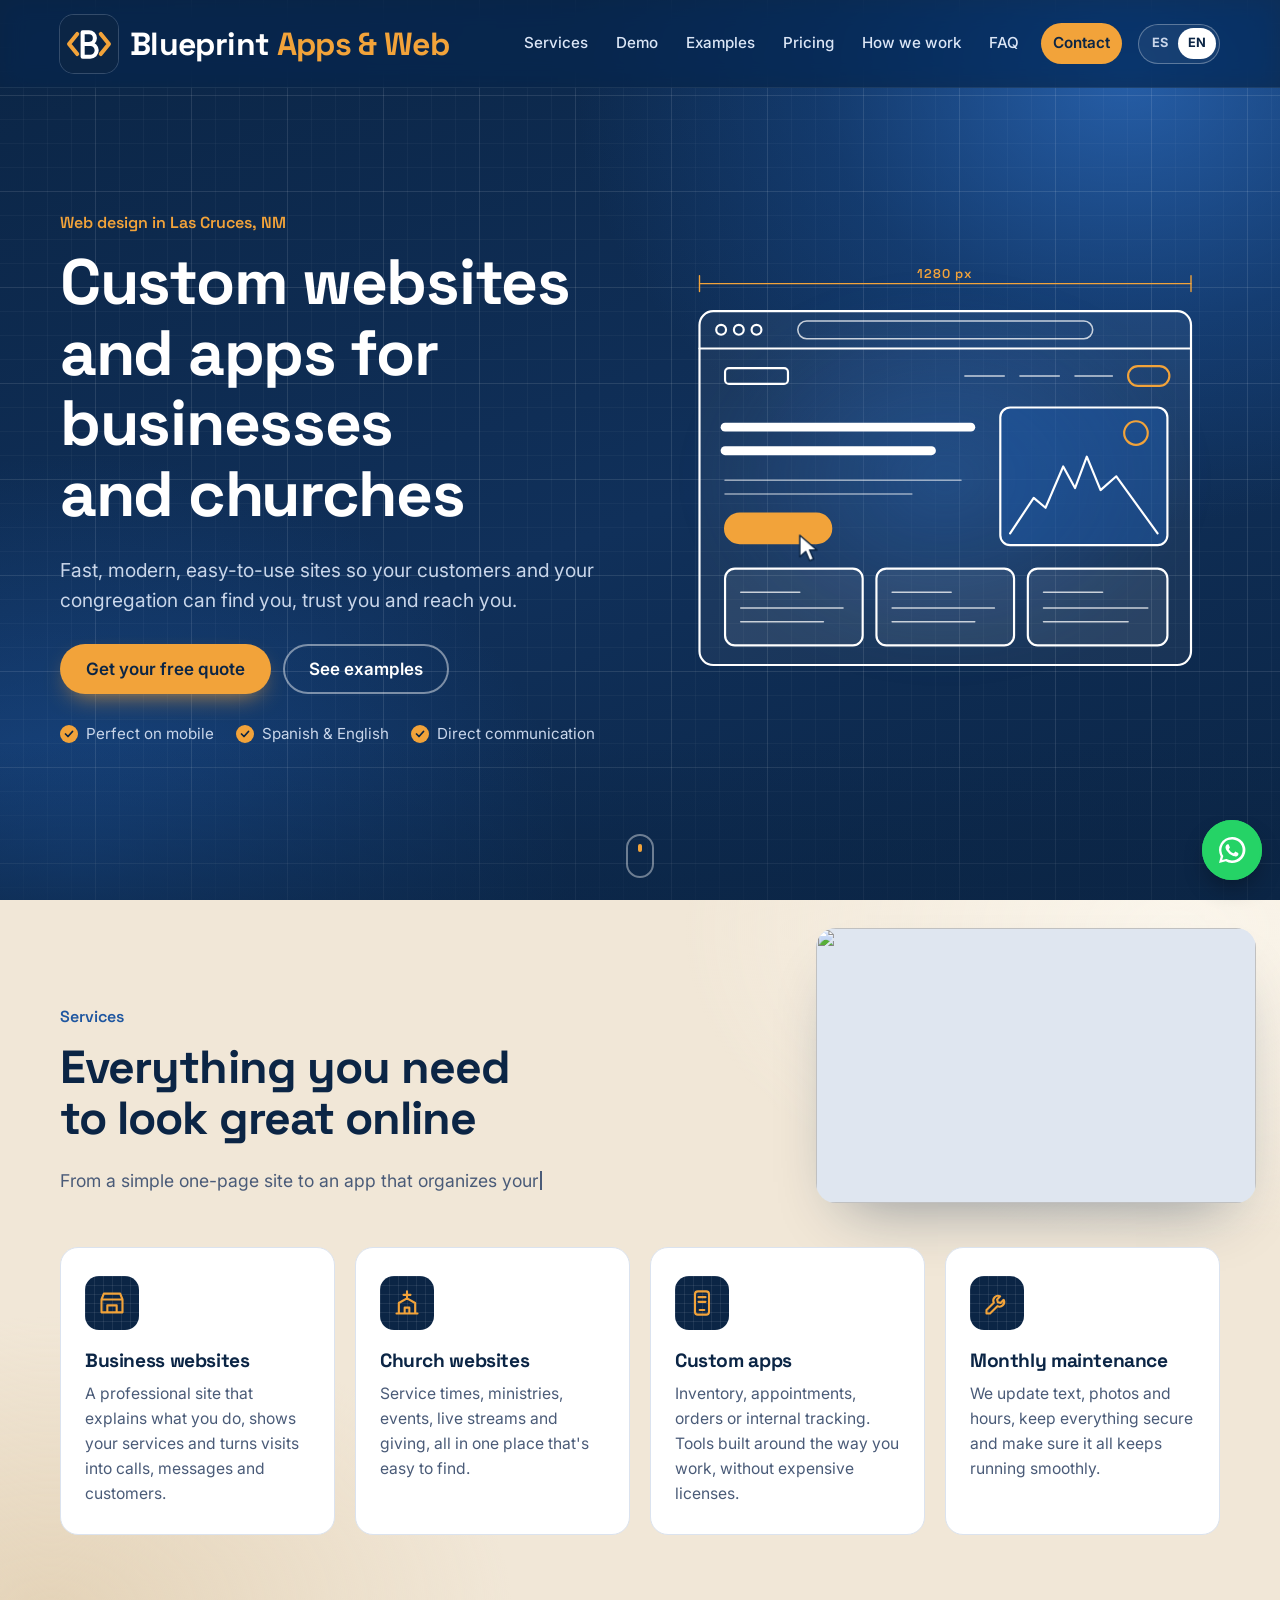
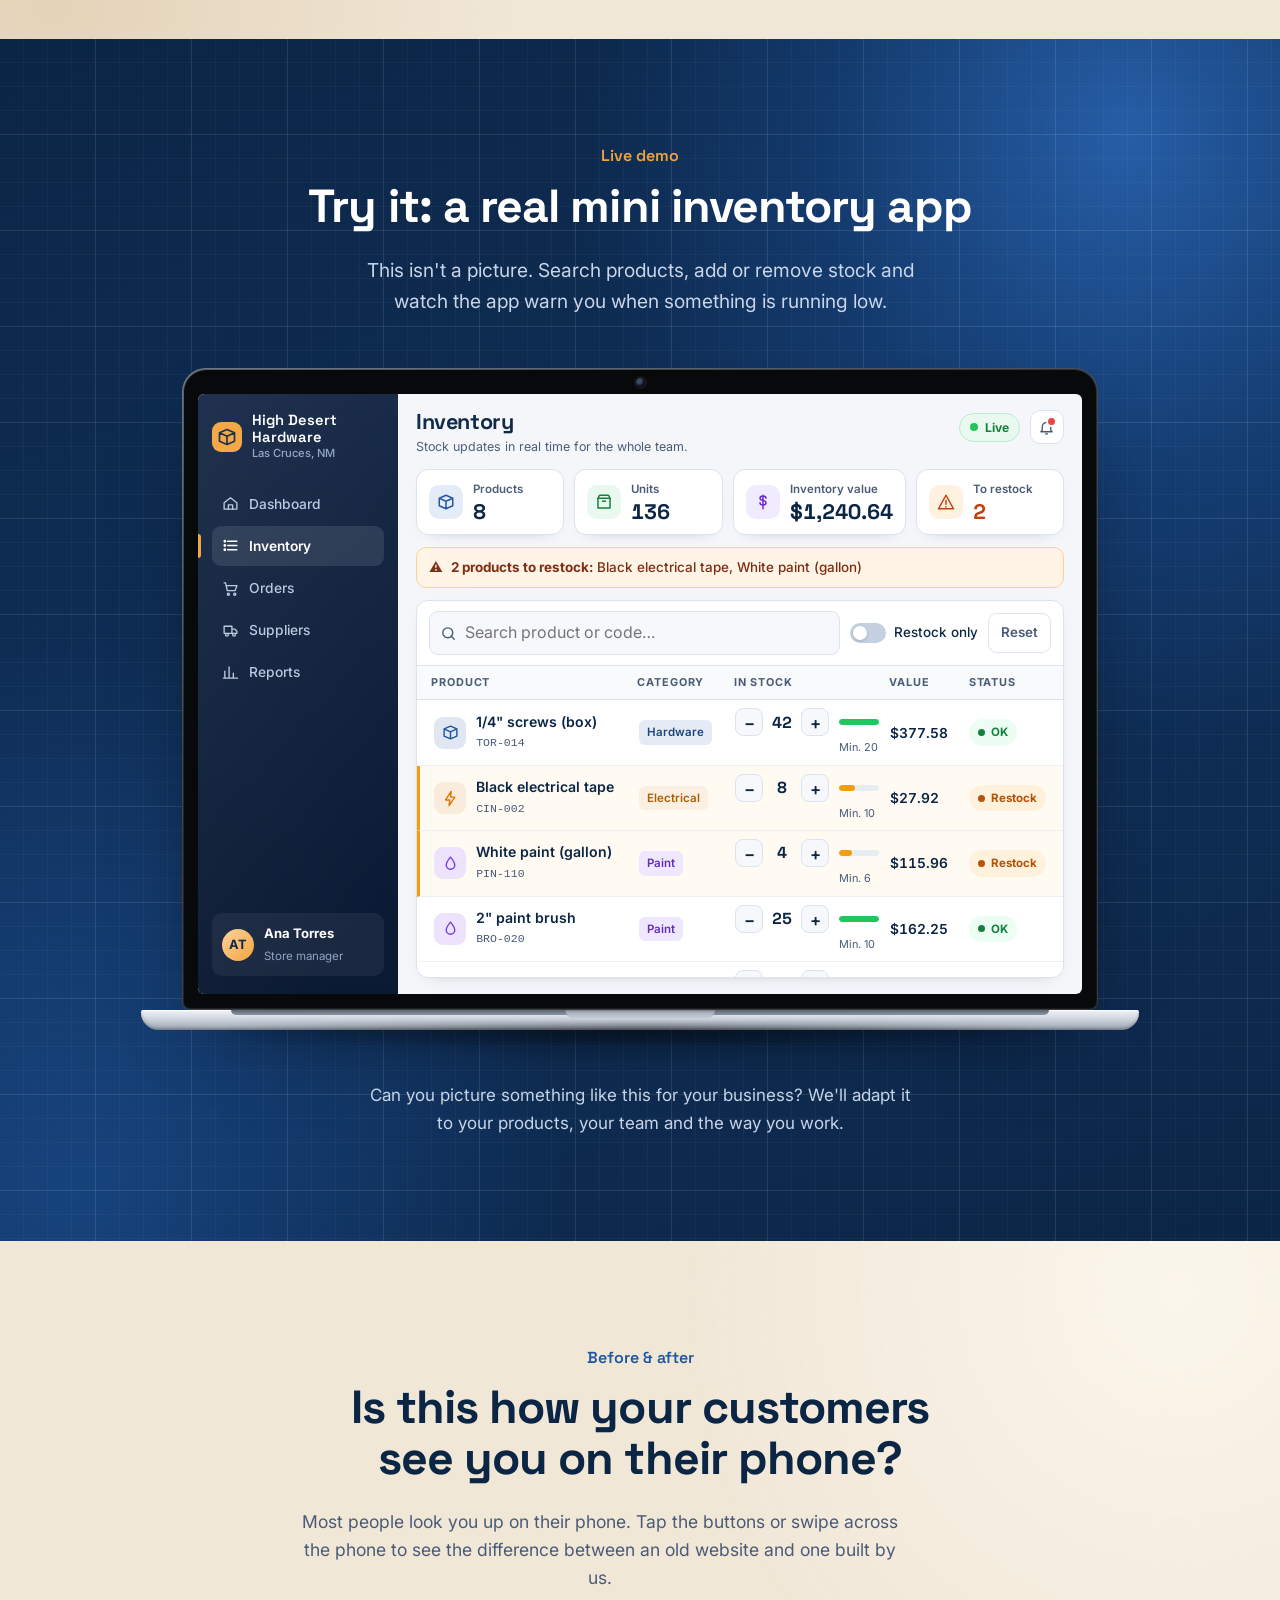
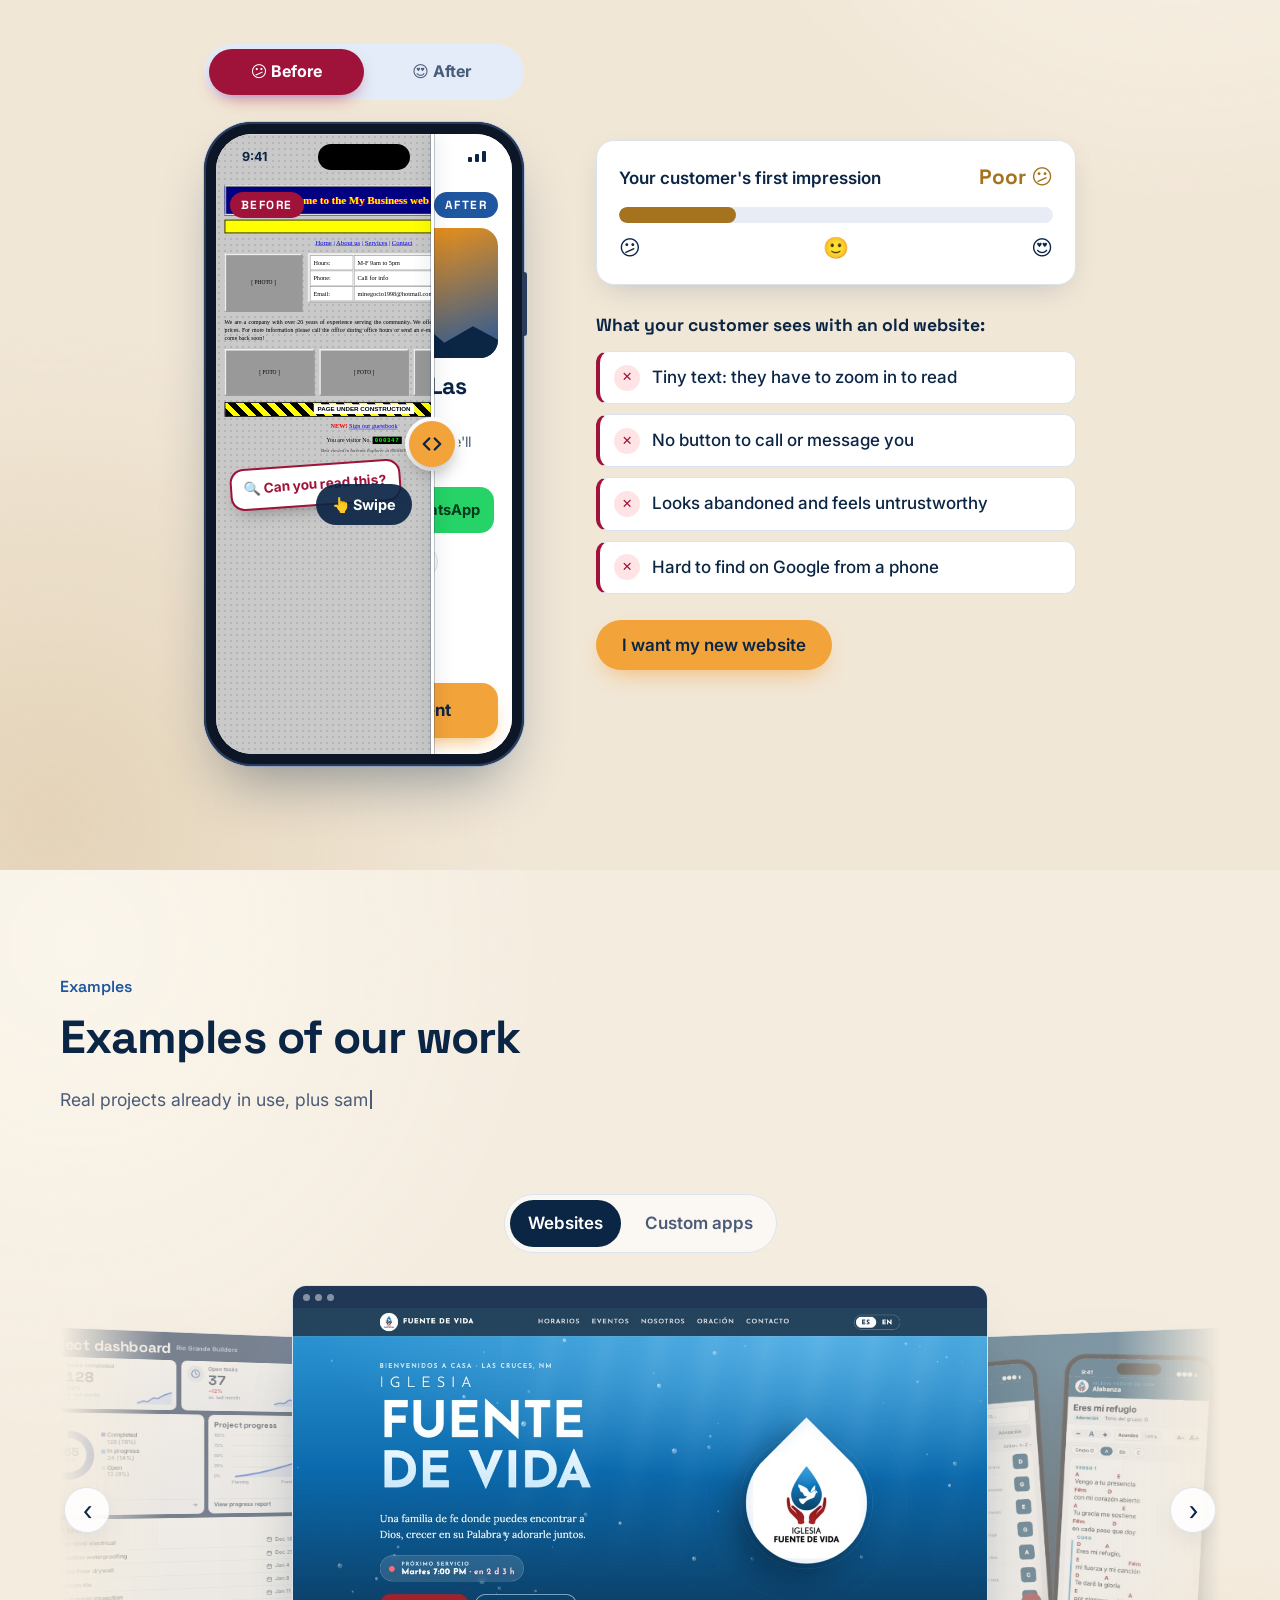
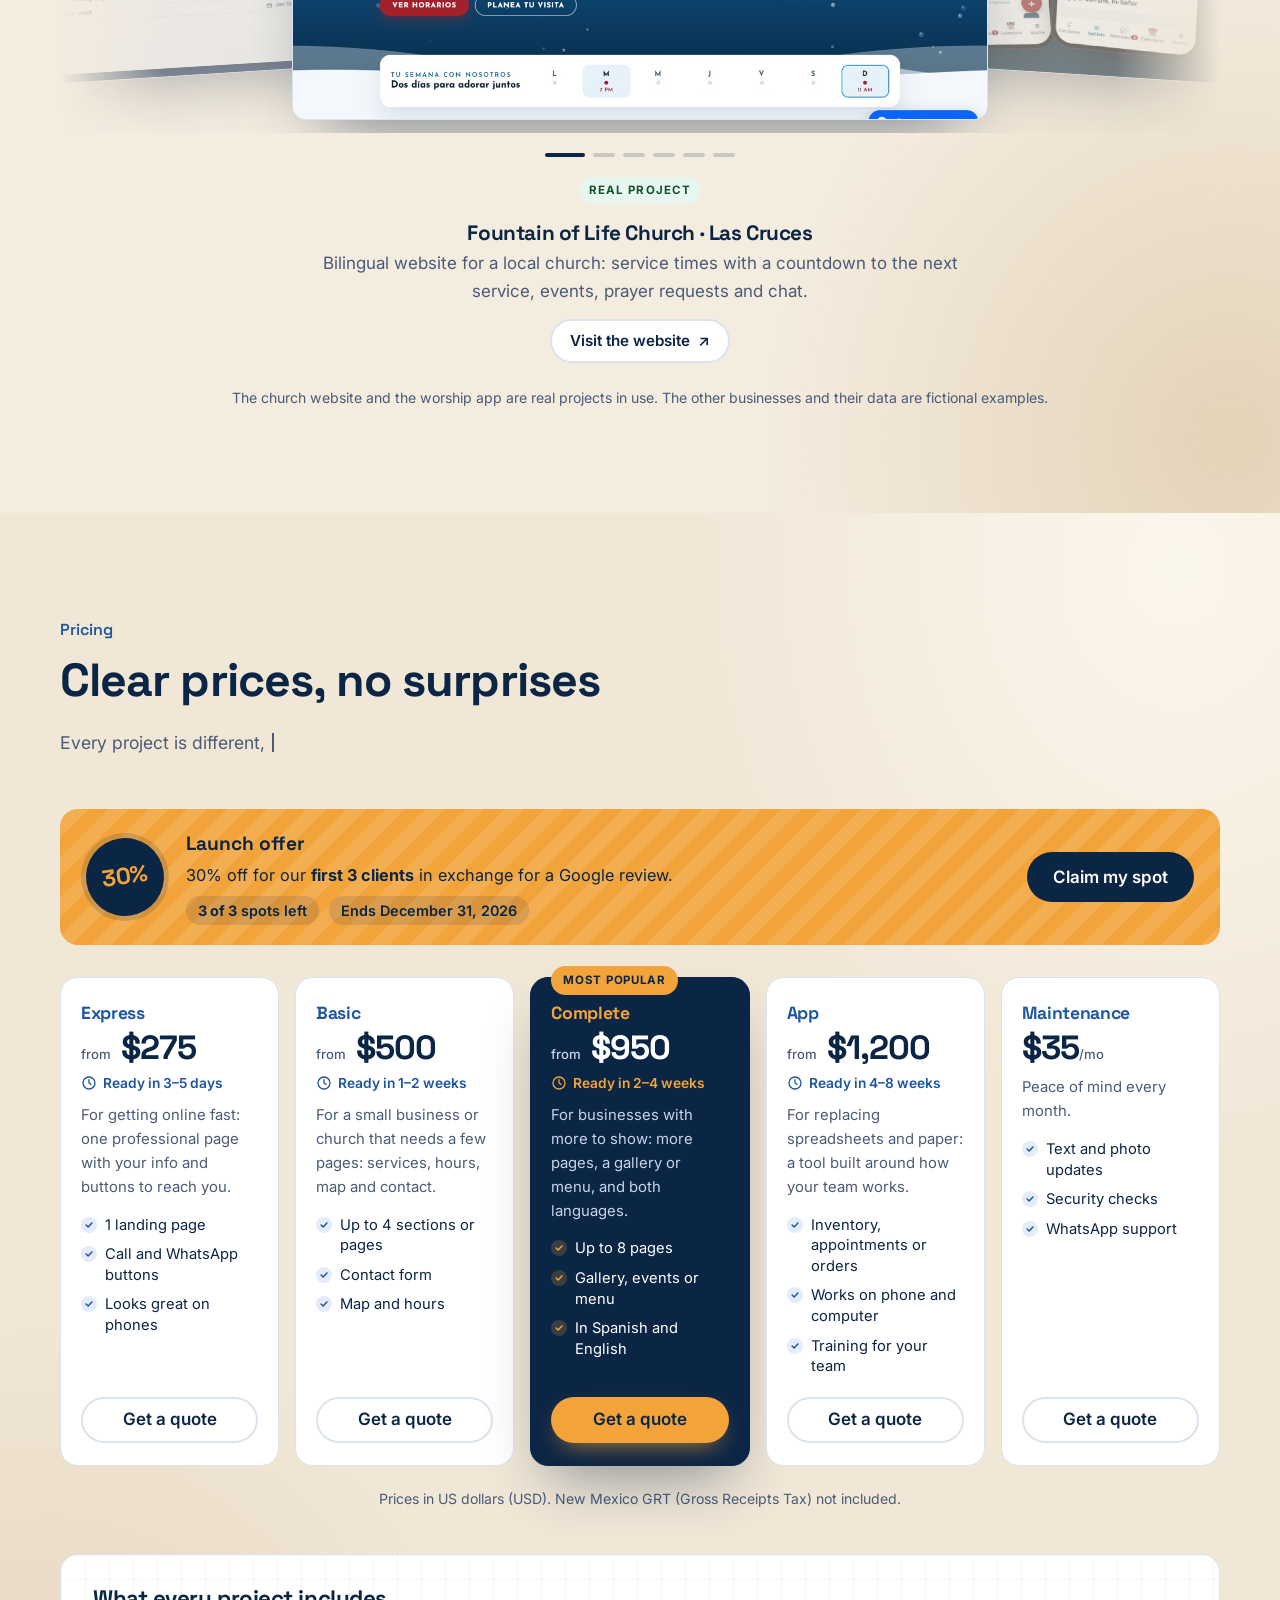
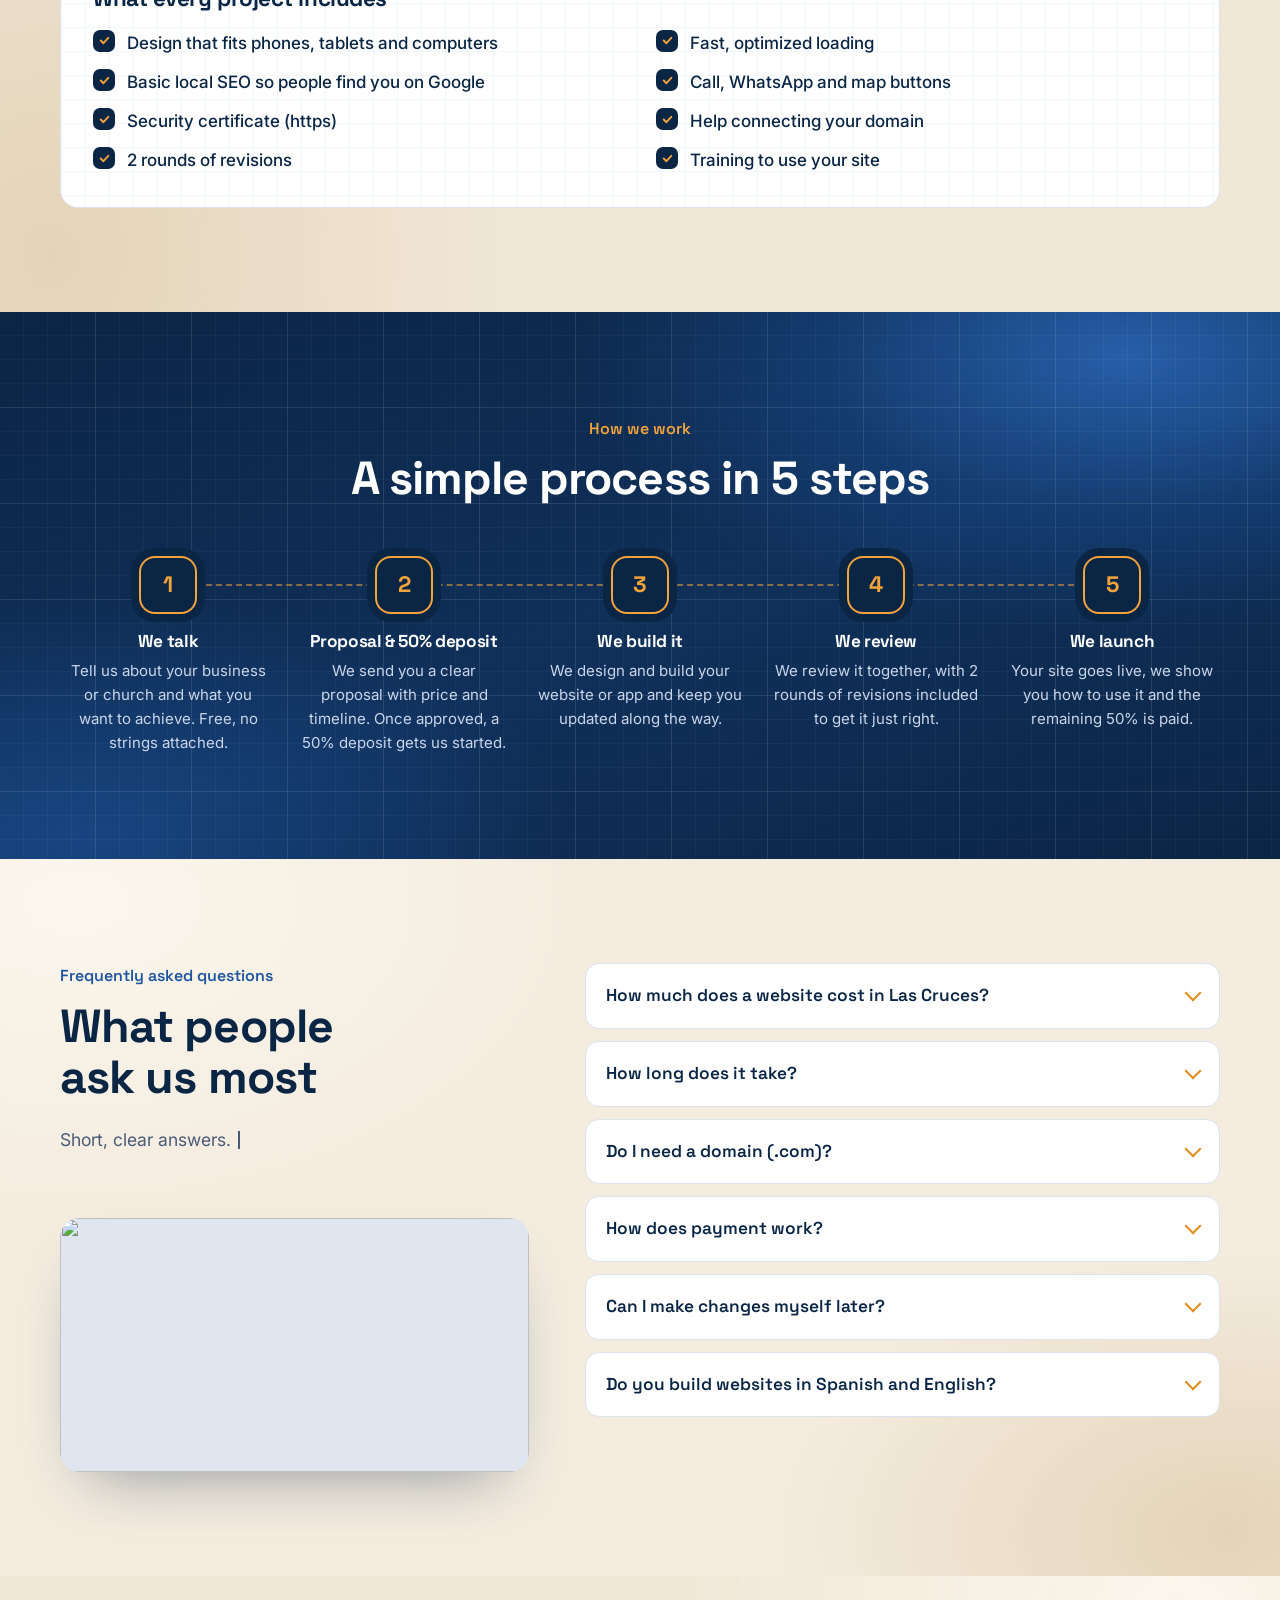
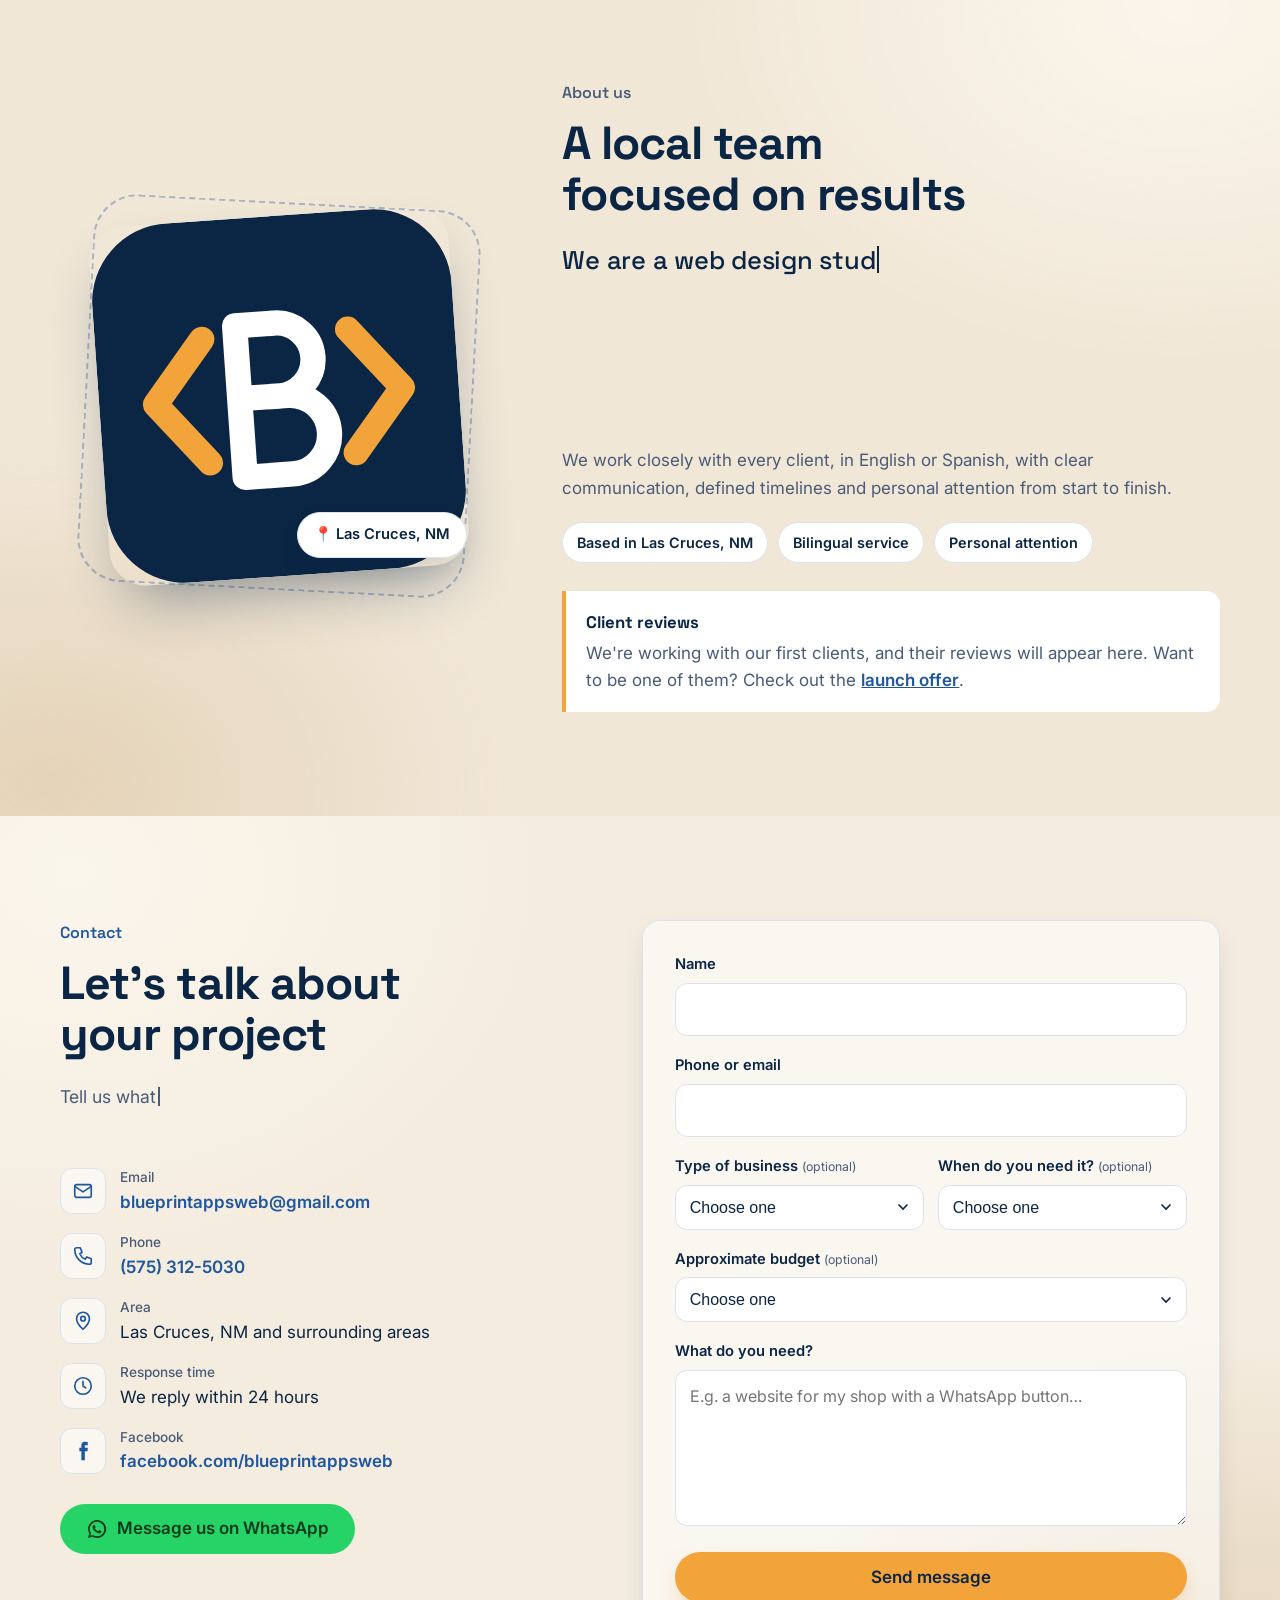
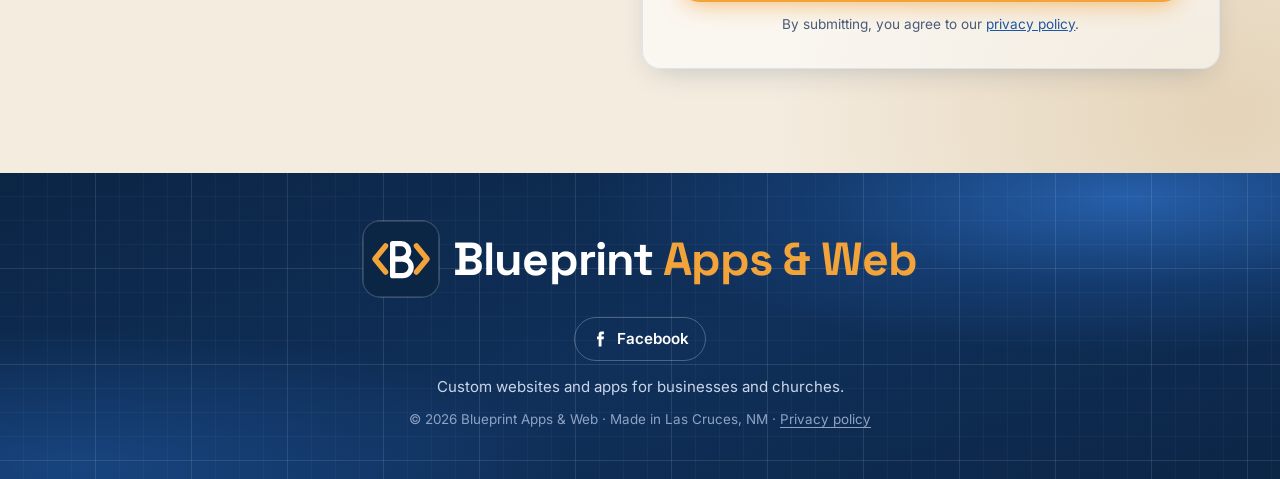
==== commit 4617ab10: "Oferta de lanzamiento: quedan 3 de 3 lugares, termina el 31 de diciembre de 2026 Co-Authored-By: Cla" ====
--- a/index.html
+++ b/index.html
@@ -27,9 +27,9 @@
 <link rel="preconnect" href="https://fonts.googleapis.com">
 <link rel="preconnect" href="https://fonts.gstatic.com" crossorigin>
 <link href="https://fonts.googleapis.com/css2?family=Inter:wght@400;500;600;700&family=Space+Grotesk:wght@500;600;700&display=swap" rel="stylesheet">
-<link rel="stylesheet" href="styles.css?v=19">
+<link rel="stylesheet" href="styles.css?v=20">
 <script>(function(d){d.classList.add('js');var l=null;try{l=new URLSearchParams(location.search).get('lang')||localStorage.getItem('bp-lang')}catch(e){}if(!l){var n=(navigator.languages&&navigator.languages[0])||navigator.language||'';l=n.toLowerCase().indexOf('es')===0?'es':'en'}if(l==='es'){d.classList.add('i18n-wait');setTimeout(function(){d.classList.remove('i18n-wait')},800)}})(document.documentElement)</script>
-<script src="script.js?v=17" defer></script>
+<script src="script.js?v=18" defer></script>
 <script type="application/ld+json">
 {
   "@context": "https://schema.org",
@@ -590,6 +590,7 @@
       <div class="promo-text">
         <strong data-i18n="promo.title">Launch offer</strong>
         <p data-i18n="promo.text">30% off for our <b>first 3 clients</b> in exchange for a Google review.</p>
+        <p class="promo-meta"><span class="promo-spots" data-i18n="promo.spots"><b>3 of 3</b> spots left</span><span class="promo-ends" data-i18n="promo.ends">Ends December 31, 2026</span></p>
       </div>
       <a href="#contacto" class="btn btn-navy" data-plan="promo" data-i18n="promo.btn">Claim my spot</a>
     </div>
--- a/styles.css
+++ b/styles.css
@@ -880,3 +880,7 @@
 .faq-photo{margin:36px 0 0;border-radius:20px;overflow:hidden;aspect-ratio:1.85;max-width:480px;box-shadow:0 30px 60px -30px rgba(11,37,69,.45);background:#dfe6f0}
 @media (min-width:1300px){.faq-photo{margin-left:-60px}}
 @media (max-width:920px){.faq-photo{max-width:none;margin-top:24px}}
+.promo-meta{display:flex;flex-wrap:wrap;gap:6px 10px;margin-top:8px!important;font-size:.9rem!important}
+.promo-meta span{background:rgba(11,37,69,.12);border-radius:999px;padding:3px 12px;font-weight:600}
+.promo[hidden]{display:none}
+@media (max-width:720px){.promo-meta{justify-content:center}}
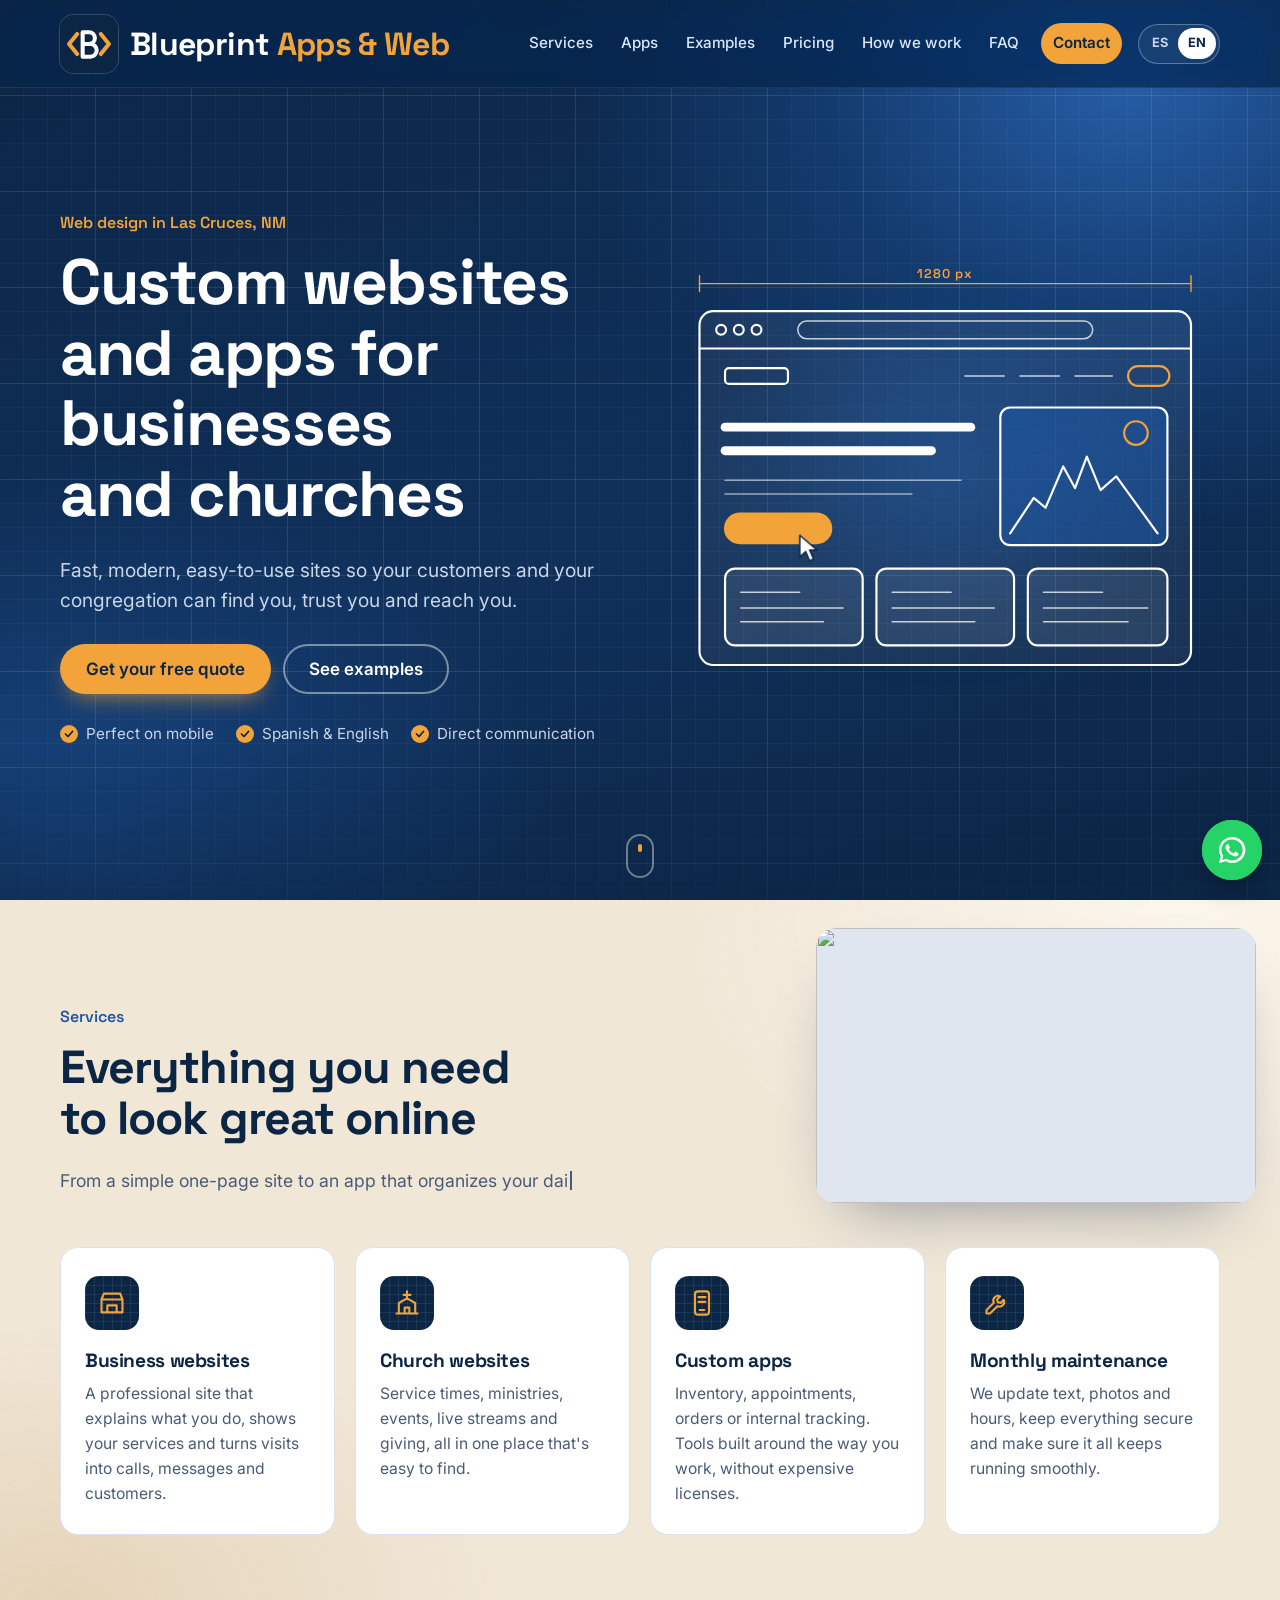
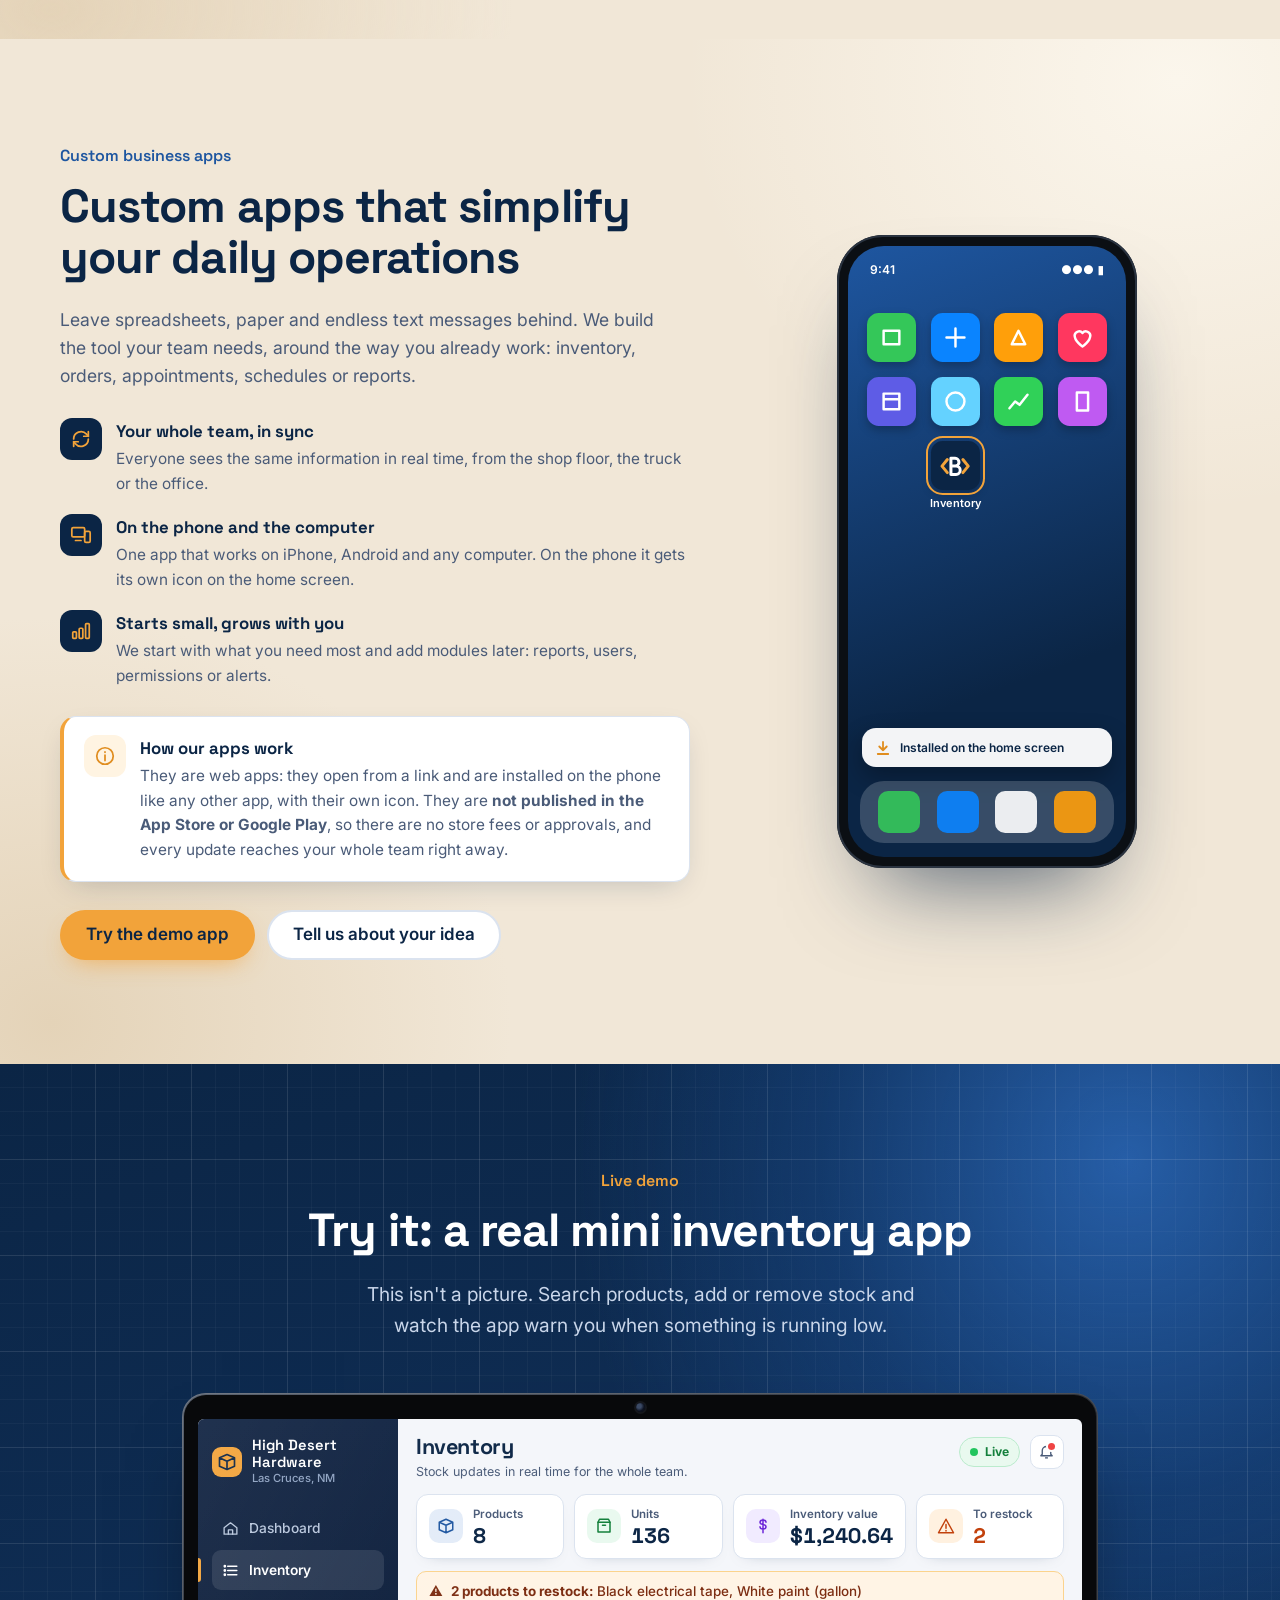
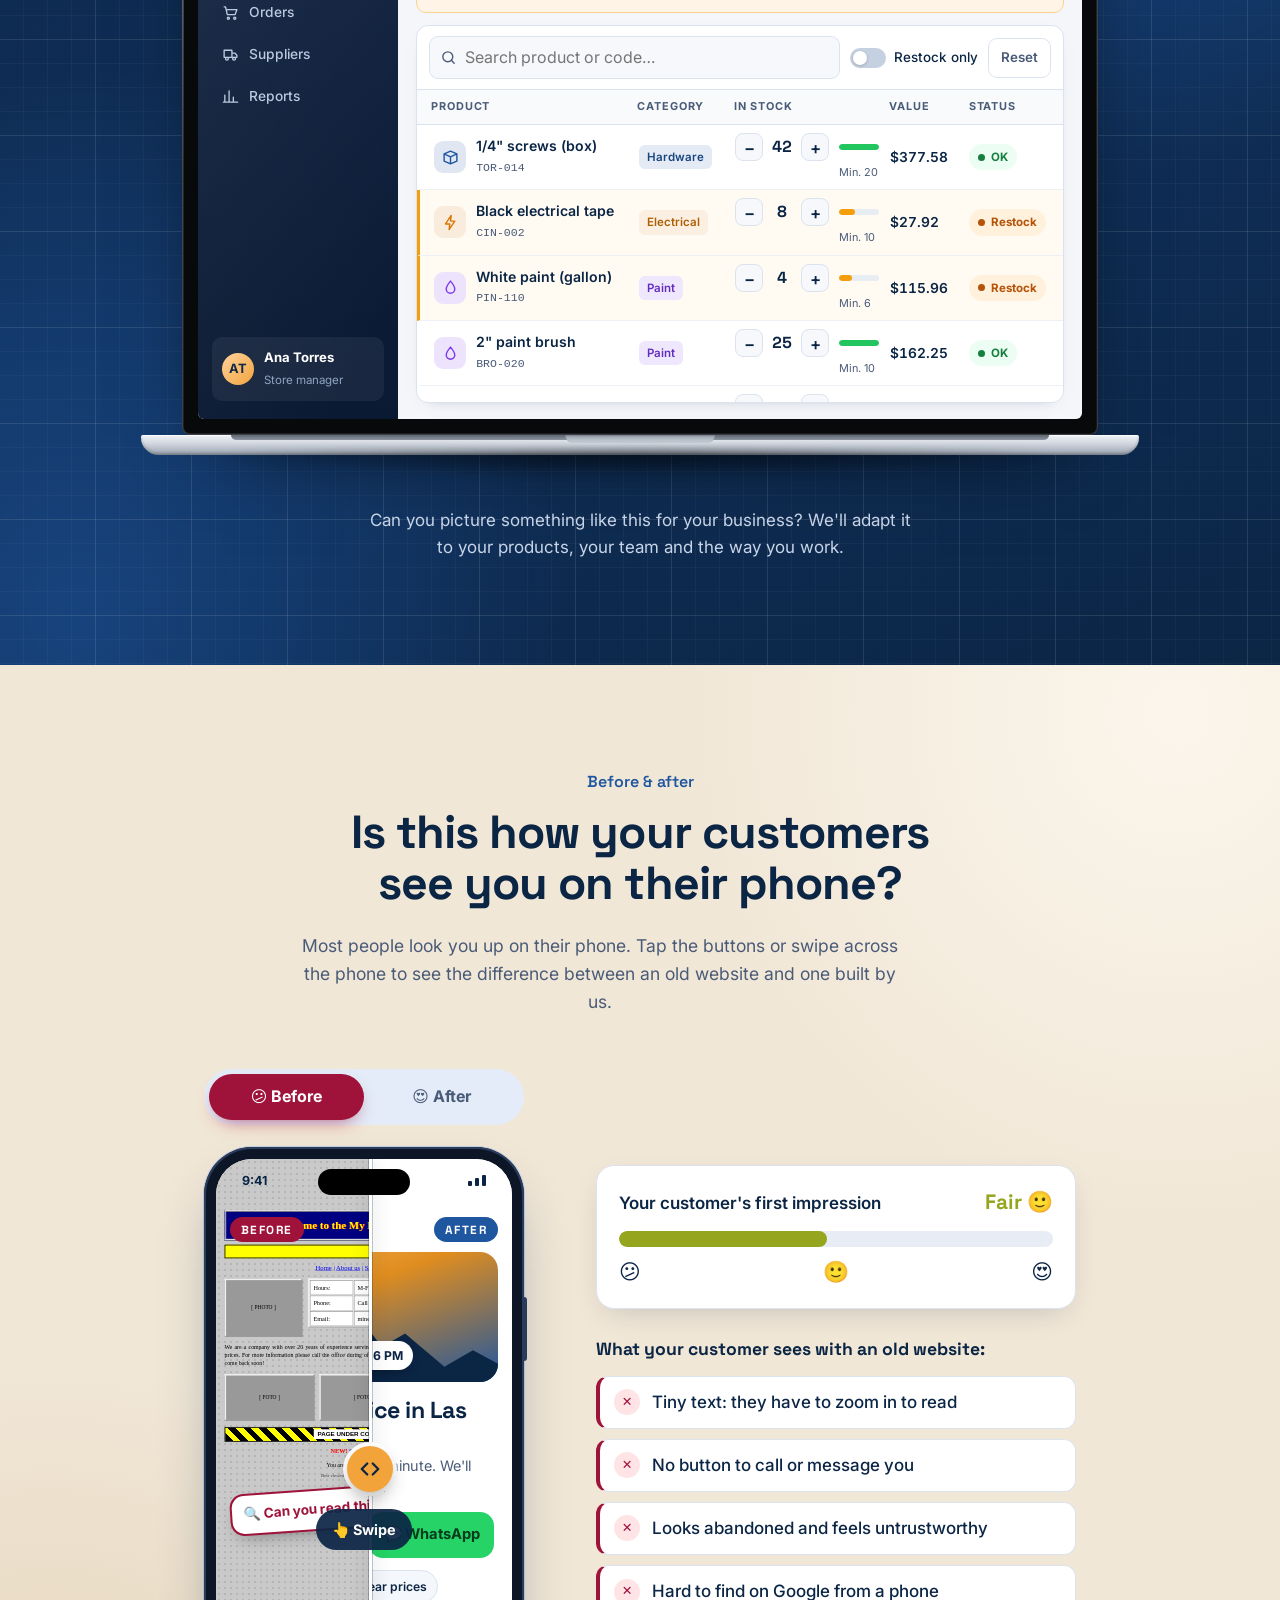
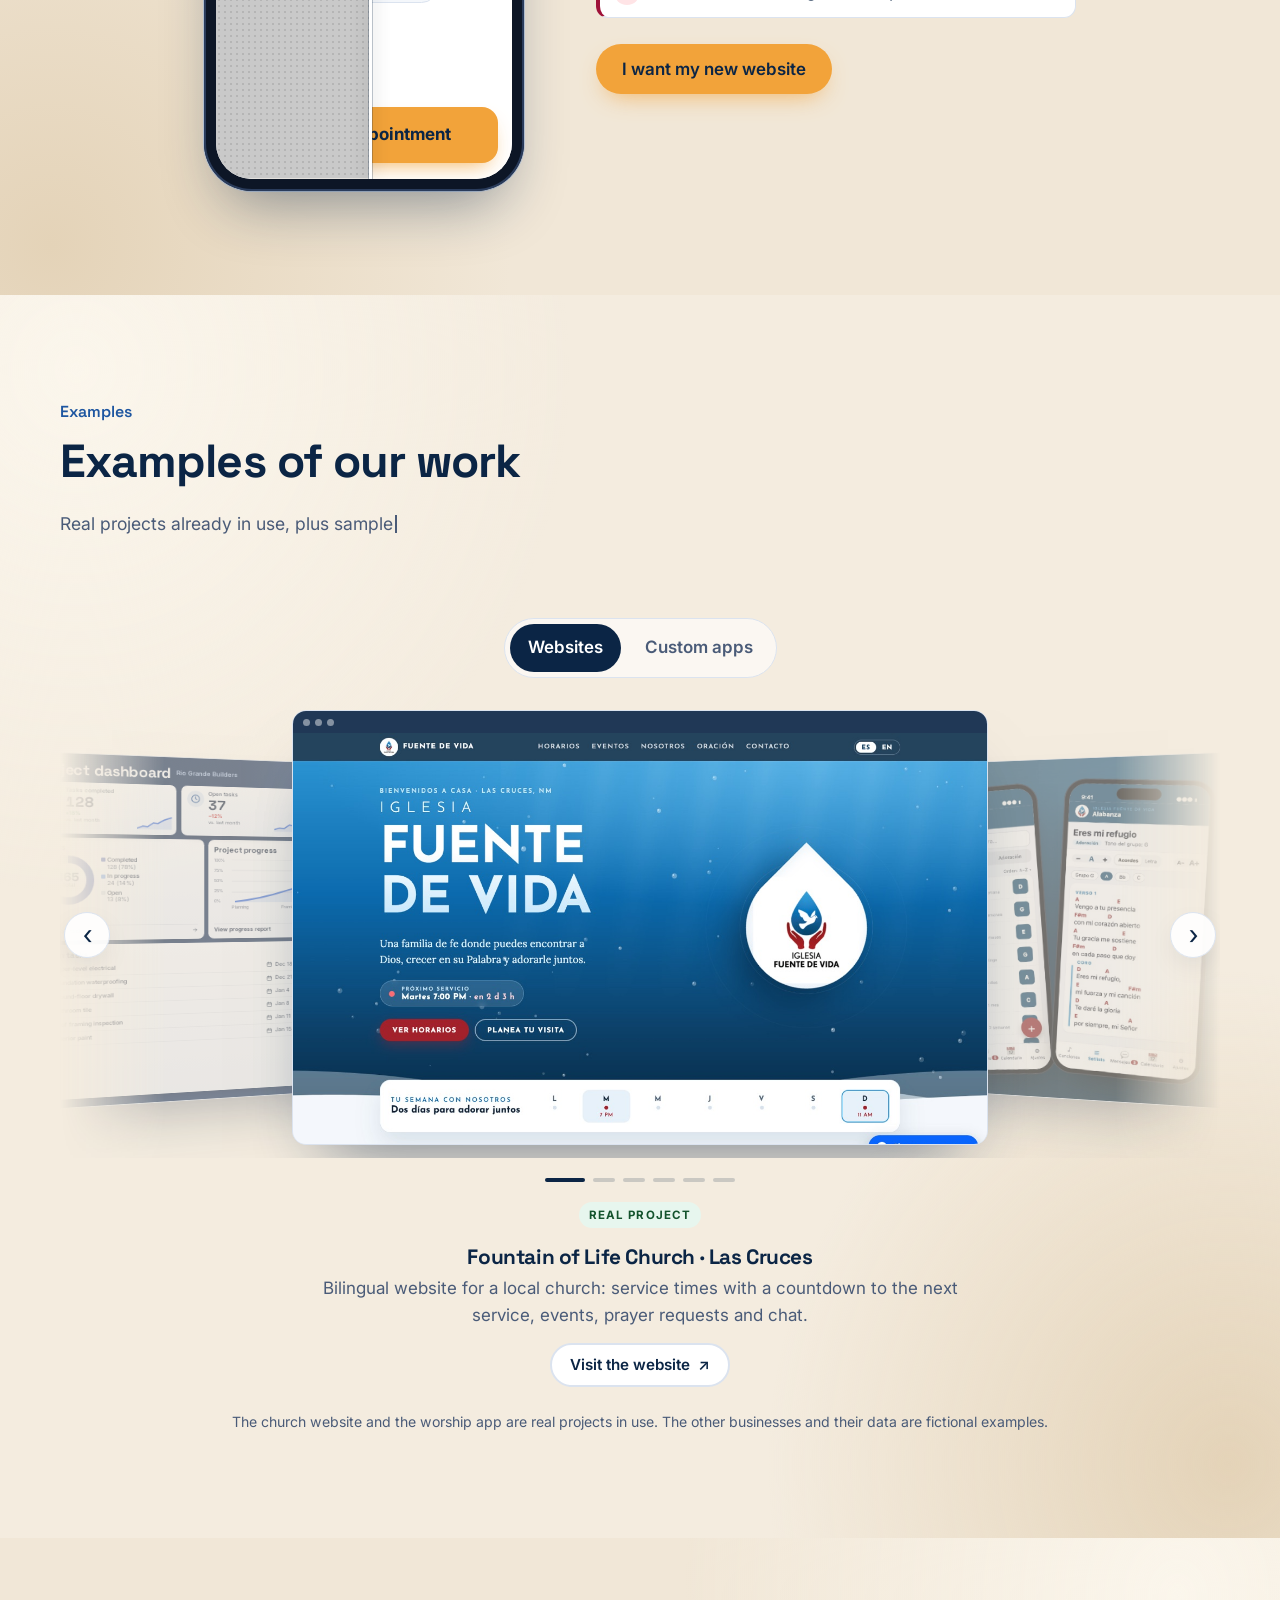
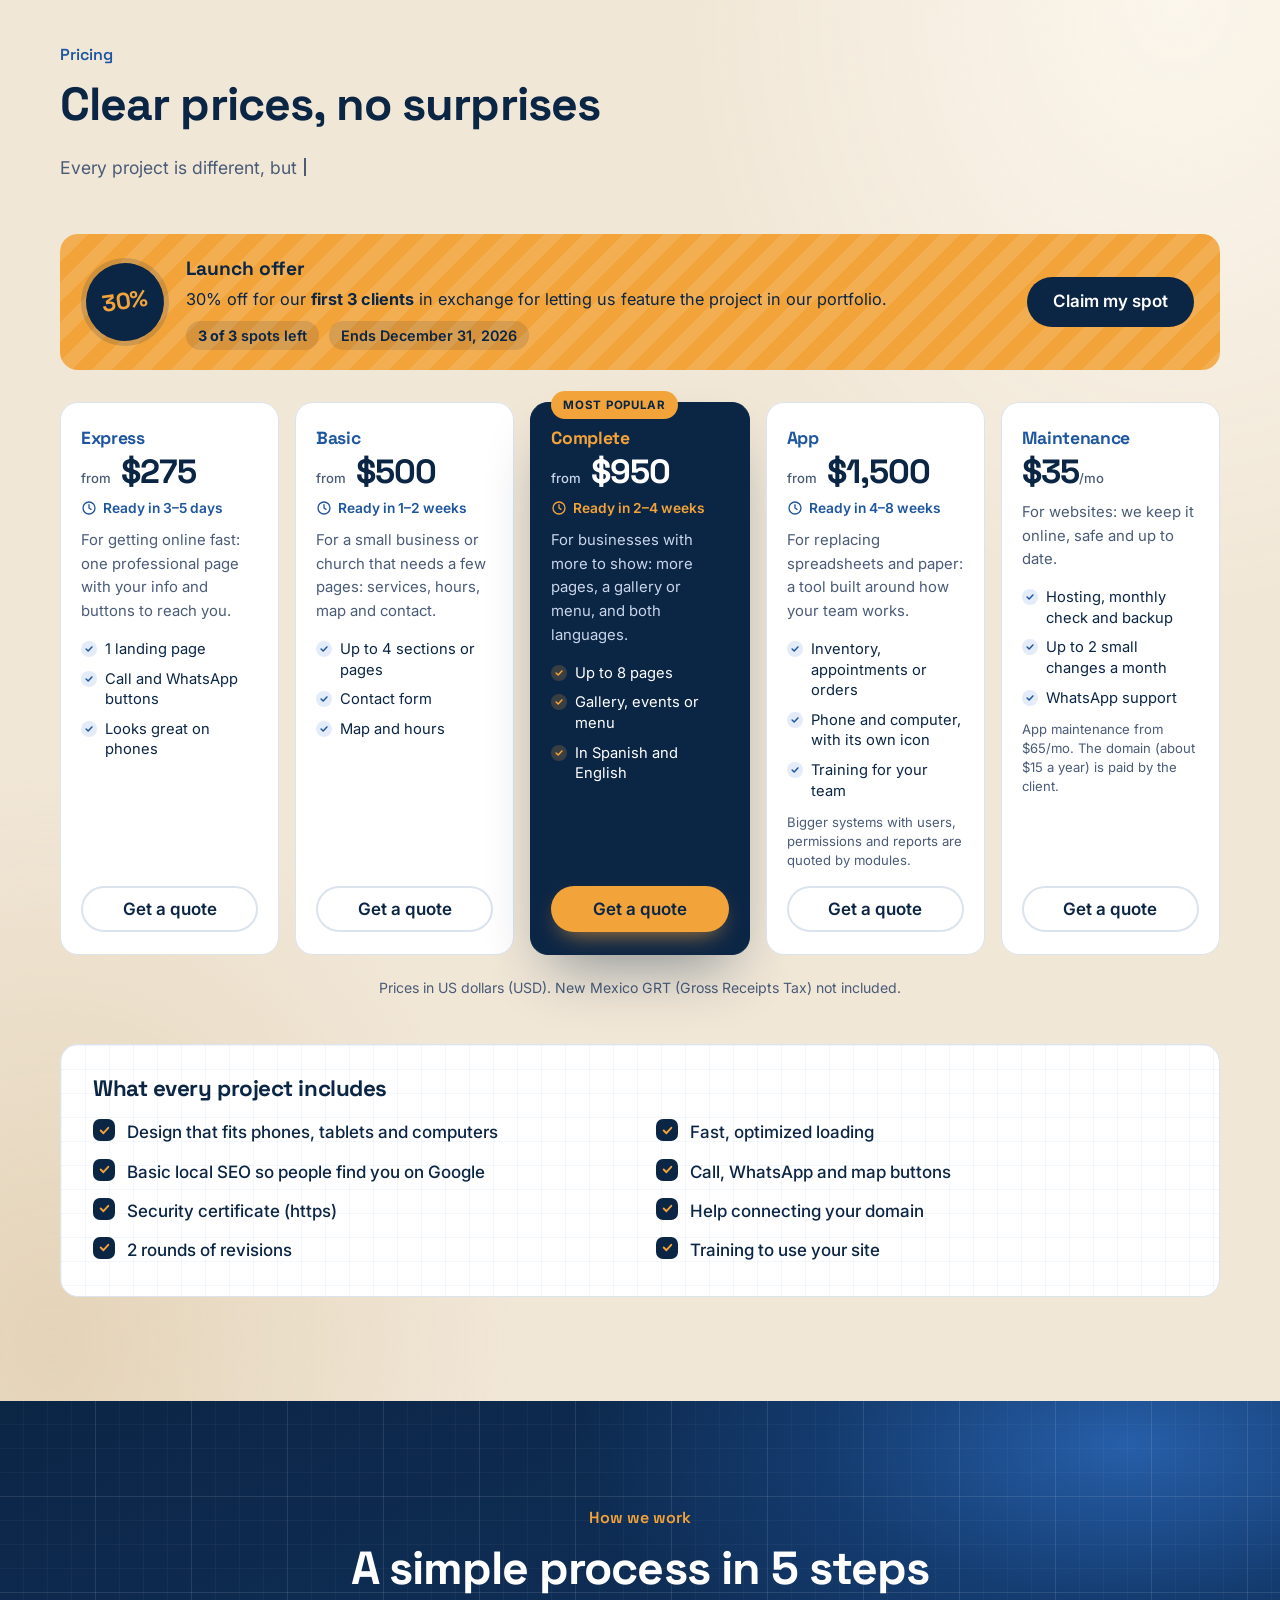
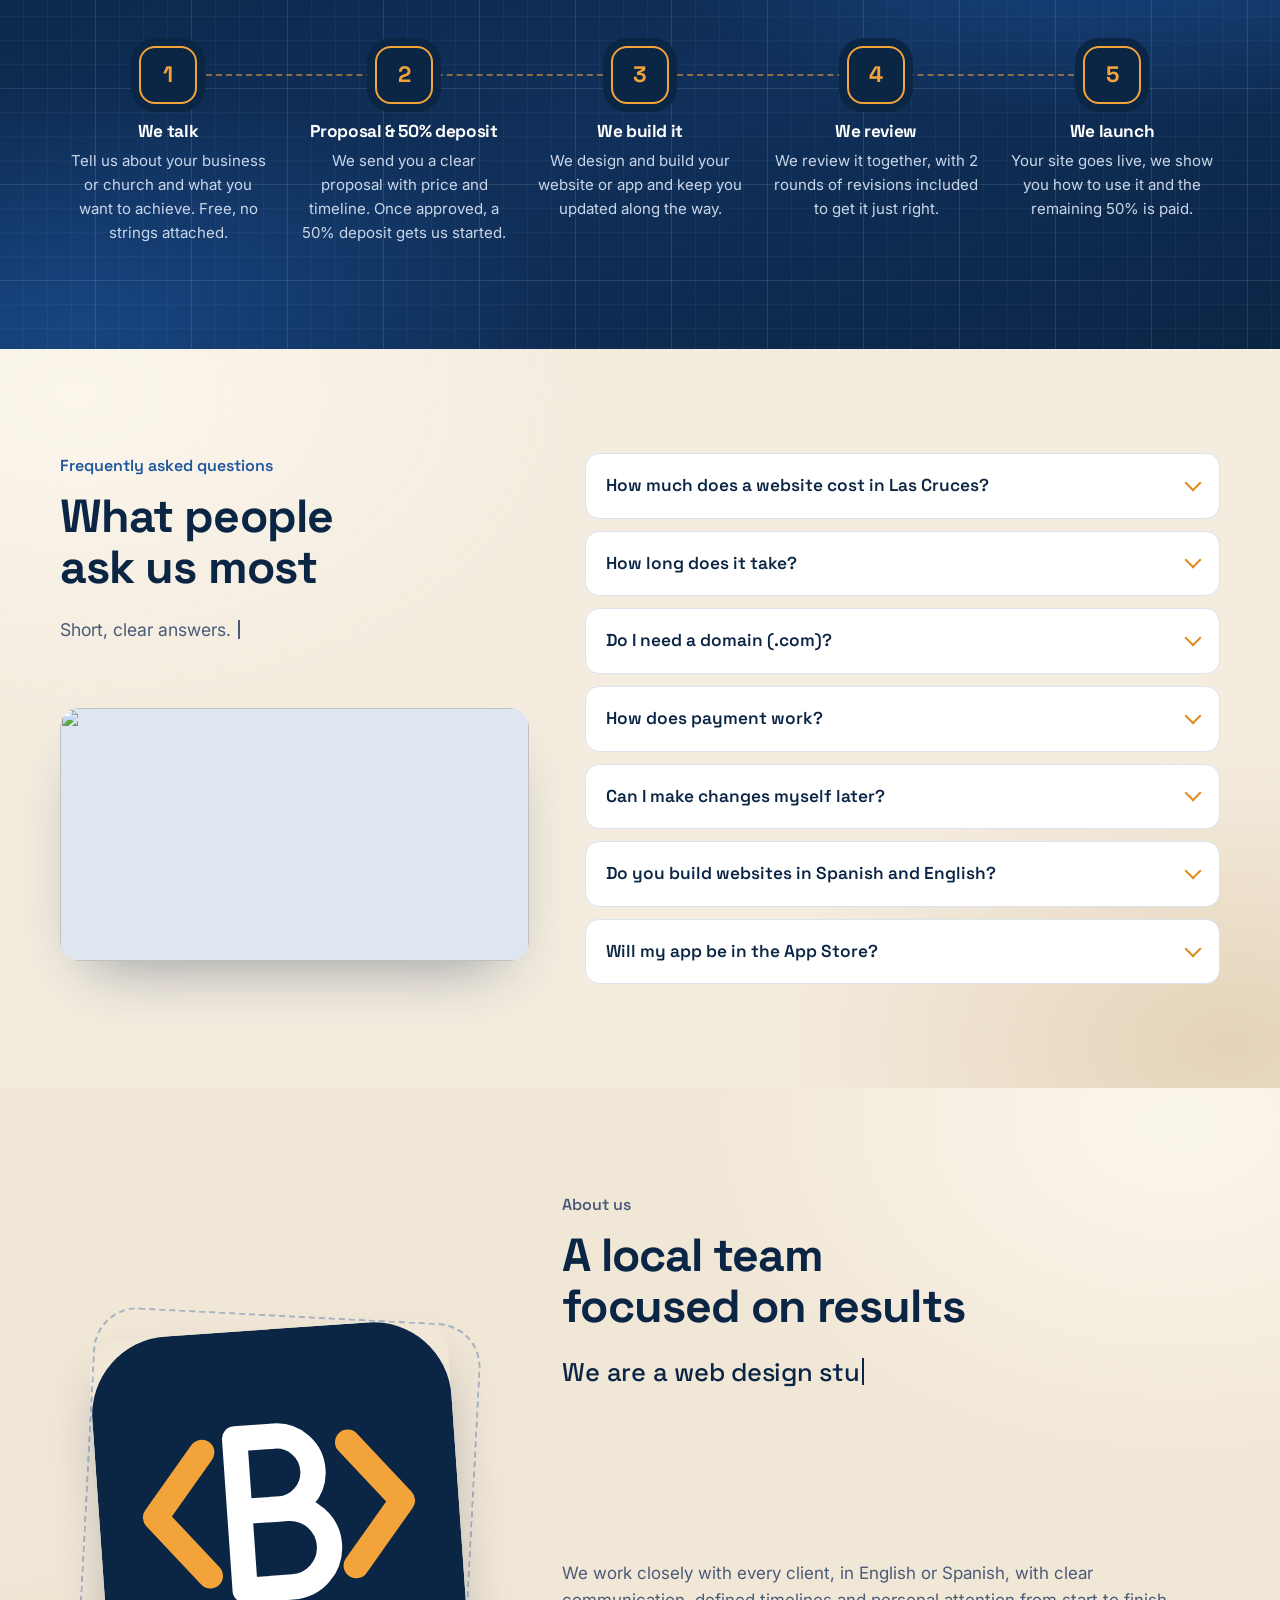
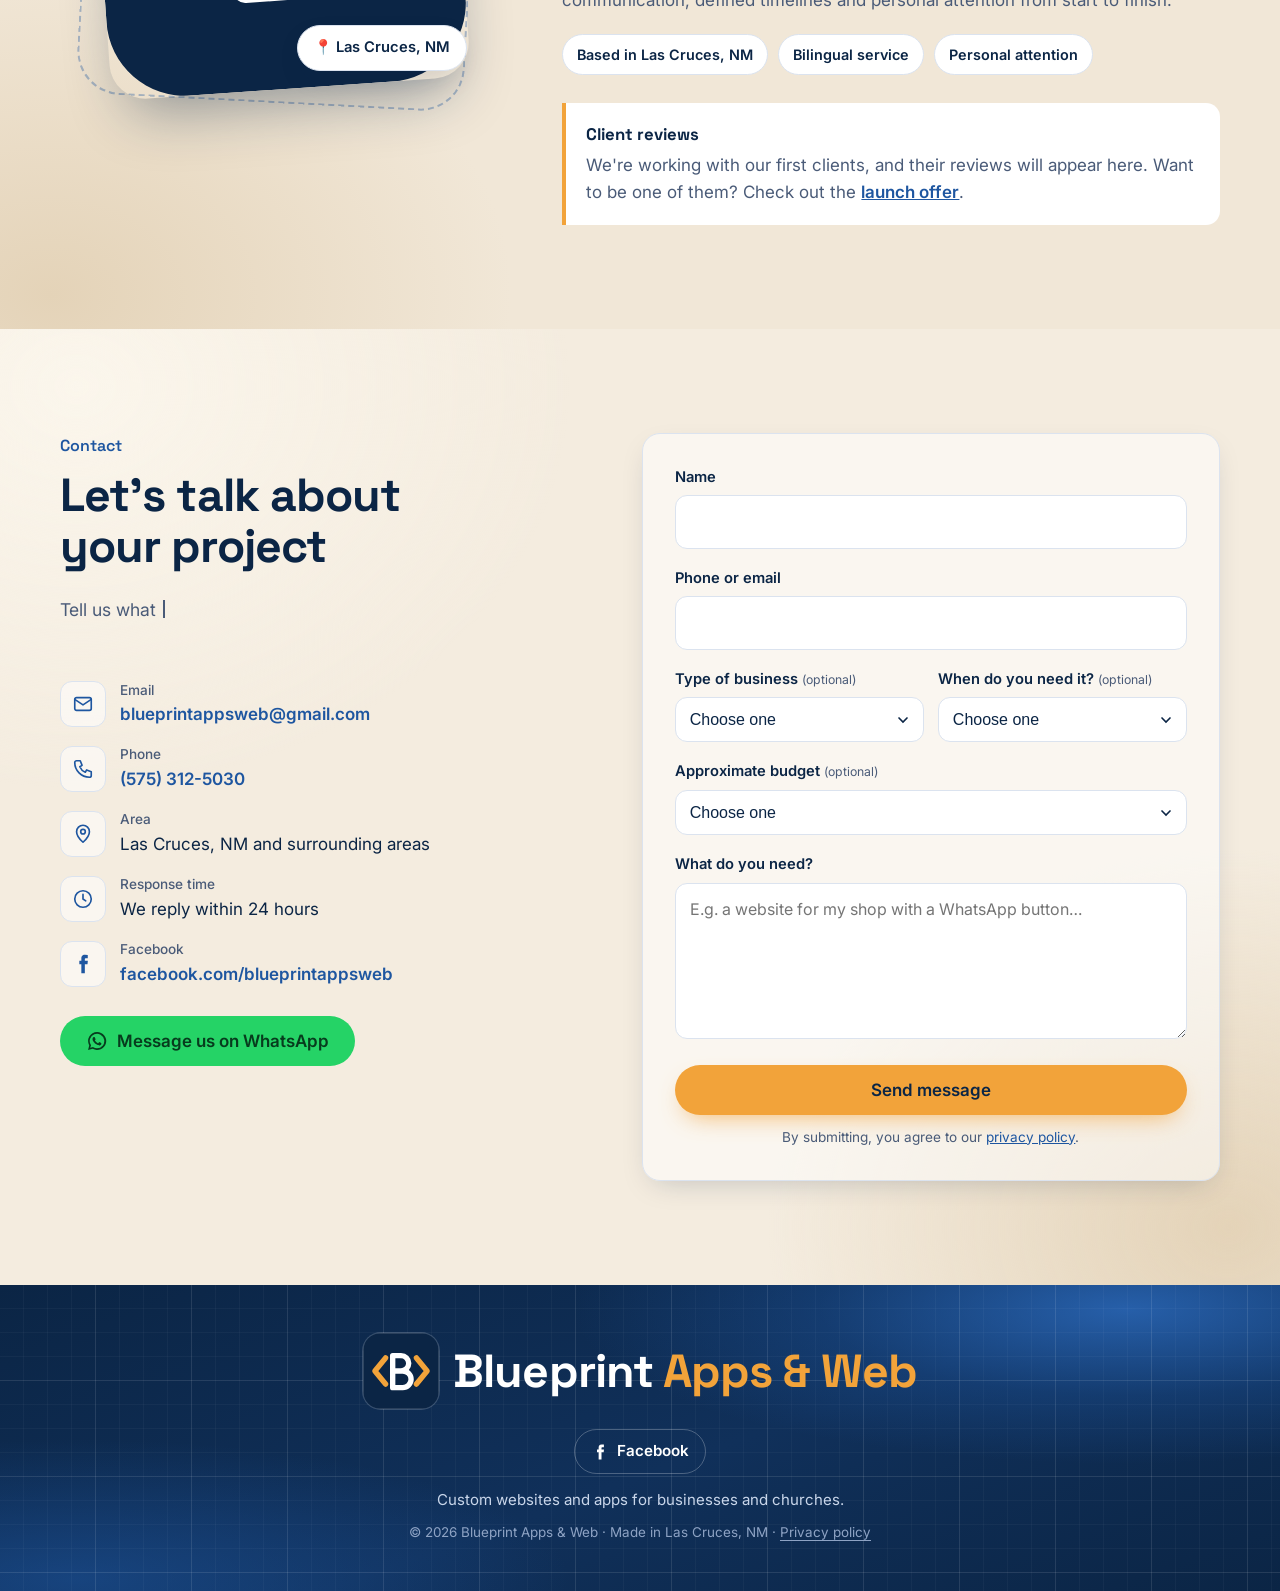
==== commit 28cbd446: "Sección de apps a la medida, oferta a cambio de portafolio (sin reseñas), apps desde $1,500, manteni" ====
--- a/index.html
+++ b/index.html
@@ -27,9 +27,9 @@
 <link rel="preconnect" href="https://fonts.googleapis.com">
 <link rel="preconnect" href="https://fonts.gstatic.com" crossorigin>
 <link href="https://fonts.googleapis.com/css2?family=Inter:wght@400;500;600;700&family=Space+Grotesk:wght@500;600;700&display=swap" rel="stylesheet">
-<link rel="stylesheet" href="styles.css?v=20">
+<link rel="stylesheet" href="styles.css?v=22">
 <script>(function(d){d.classList.add('js');var l=null;try{l=new URLSearchParams(location.search).get('lang')||localStorage.getItem('bp-lang')}catch(e){}if(!l){var n=(navigator.languages&&navigator.languages[0])||navigator.language||'';l=n.toLowerCase().indexOf('es')===0?'es':'en'}if(l==='es'){d.classList.add('i18n-wait');setTimeout(function(){d.classList.remove('i18n-wait')},800)}})(document.documentElement)</script>
-<script src="script.js?v=18" defer></script>
+<script src="script.js?v=19" defer></script>
 <script type="application/ld+json">
 {
   "@context": "https://schema.org",
@@ -69,12 +69,13 @@
       "@type": "FAQPage",
       "@id": "https://blueprintappsweb.com/#faq",
       "mainEntity": [
-        {"@type": "Question", "name": "How much does a website cost in Las Cruces?", "acceptedAnswer": {"@type": "Answer", "text": "Our websites start at $275 (Express, a single page). Basic starts at $500, Complete at $950 and a custom app at $1,200. Quotes are free, and the final price is in writing before we start."}},
+        {"@type": "Question", "name": "How much does a website cost in Las Cruces?", "acceptedAnswer": {"@type": "Answer", "text": "Our websites start at $275 (Express, a single page). Basic starts at $500, Complete at $950 and a custom app at $1,500. Quotes are free, and the final price is in writing before we start."}},
         {"@type": "Question", "name": "How long does it take?", "acceptedAnswer": {"@type": "Answer", "text": "An Express page is ready in a few days. Larger sites and apps depend on how many pages and features they need; the proposal we send you includes the dates."}},
         {"@type": "Question", "name": "Do I need a domain (.com)?", "acceptedAnswer": {"@type": "Answer", "text": "Not to get started. Every project includes help connecting your domain, and if you don't have one yet, we'll help you choose and register it."}},
         {"@type": "Question", "name": "How does payment work?", "acceptedAnswer": {"@type": "Answer", "text": "A 50% deposit when you approve the proposal and the remaining 50% when your site goes live. Prices are in US dollars and don't include New Mexico GRT."}},
         {"@type": "Question", "name": "Can I make changes myself later?", "acceptedAnswer": {"@type": "Answer", "text": "Yes. When we launch, we show you how to use your site. If you'd rather have us update text and photos, the maintenance plan is $35 a month and includes WhatsApp support."}},
-        {"@type": "Question", "name": "Do you build websites in Spanish and English?", "acceptedAnswer": {"@type": "Answer", "text": "Yes. We work with you in the language you prefer and can build your site in English, Spanish or both. The Complete plan already includes both languages."}}
+        {"@type": "Question", "name": "Do you build websites in Spanish and English?", "acceptedAnswer": {"@type": "Answer", "text": "Yes. We work with you in the language you prefer and can build your site in English, Spanish or both. The Complete plan already includes both languages."}},
+        {"@type": "Question", "name": "Will my app be in the App Store?", "acceptedAnswer": {"@type": "Answer", "text": "No. Our apps are web apps: your team opens them from a link and installs them on the phone with their own icon, on iPhone and Android, and they also work on computers. Since they don't go through the App Store or Google Play, there are no store fees or approvals, and updates are instant."}}
       ]
     }
   ]
@@ -100,7 +101,7 @@
     </a>
     <nav id="menu" class="nav" aria-label="Main">
       <a href="#servicios" data-i18n="nav.services">Services</a>
-      <a href="#demo" data-i18n="nav.demo">Demo</a>
+      <a href="#apps" data-i18n="nav.apps">Apps</a>
       <a href="#ejemplos" data-i18n="nav.examples">Examples</a>
       <a href="#precios" data-i18n="nav.pricing">Pricing</a>
       <a href="#proceso" data-i18n="nav.process">How we work</a>
@@ -226,6 +227,43 @@
   </div>
 </section>
 
+<!-- ============ APPS A LA MEDIDA ============ -->
+<section id="apps" class="section apps-sec">
+  <div class="container apps-grid">
+    <div class="apps-copy reveal">
+      <p class="eyebrow"><span data-i18n="apps.eyebrow">Custom business apps</span></p>
+      <h2><span data-i18n="apps.title">Custom apps that simplify your daily operations</span></h2>
+      <p class="lead-dark"><span data-i18n="apps.lead">Leave spreadsheets, paper and endless text messages behind. We build the tool your team needs, around the way you already work: inventory, orders, appointments, schedules or reports.</span></p>
+      <ul class="apps-feats">
+          <li><span class="af-ic"><svg viewBox="0 0 24 24" aria-hidden="true"><path d="M4 12a8 8 0 0 1 14-5.3L20 9"/><path d="M20 4v5h-5"/><path d="M20 12a8 8 0 0 1-14 5.3L4 15"/><path d="M4 20v-5h5"/></svg></span><div><strong data-i18n="apps.f1t">Your whole team, in sync</strong><p data-i18n="apps.f1d">Everyone sees the same information in real time, from the shop floor, the truck or the office.</p></div></li>
+          <li><span class="af-ic"><svg viewBox="0 0 24 24" aria-hidden="true"><rect x="2" y="4" width="14" height="10" rx="1.5"/><path d="M6 18h6"/><rect x="16" y="8" width="6" height="12" rx="1.5"/></svg></span><div><strong data-i18n="apps.f2t">On the phone and the computer</strong><p data-i18n="apps.f2d">One app that works on iPhone, Android and any computer. On the phone it gets its own icon on the home screen.</p></div></li>
+          <li><span class="af-ic"><svg viewBox="0 0 24 24" aria-hidden="true"><rect x="3" y="13" width="4" height="7" rx="1"/><rect x="10" y="9" width="4" height="11" rx="1"/><rect x="17" y="4" width="4" height="16" rx="1"/></svg></span><div><strong data-i18n="apps.f3t">Starts small, grows with you</strong><p data-i18n="apps.f3d">We start with what you need most and add modules later: reports, users, permissions or alerts.</p></div></li>
+      </ul>
+      <div class="apps-note">
+        <span class="af-ic"><svg viewBox="0 0 24 24" aria-hidden="true"><circle cx="12" cy="12" r="9"/><path d="M12 11v6M12 7.5v.5"/></svg></span>
+        <div>
+          <strong data-i18n="apps.nt">How our apps work</strong>
+          <p data-i18n="apps.nd">They are web apps: they open from a link and are installed on the phone like any other app, with their own icon. They are <b>not published in the App Store or Google Play</b>, so there are no store fees or approvals, and every update reaches your whole team right away.</p>
+        </div>
+      </div>
+      <div class="btns">
+        <a class="btn btn-primary" href="#demo"><span data-i18n="apps.cta1">Try the demo app</span></a>
+        <a class="btn btn-outline" href="#contacto" data-plan="App"><span data-i18n="apps.cta2">Tell us about your idea</span></a>
+      </div>
+    </div>
+      <div class="apps-phone reveal" aria-hidden="true">
+        <div class="ap-screen">
+          <div class="ap-status"><span>9:41</span><span>●●● ▮</span></div>
+          <div class="ap-grid"><i style="background:#34c759"><svg viewBox="0 0 24 24"><path d="M5 6h14v12H5z"/></svg></i><i style="background:#0a84ff"><svg viewBox="0 0 24 24"><path d="M4 12h16M12 4v16"/></svg></i><i style="background:#ff9f0a"><svg viewBox="0 0 24 24"><path d="M6 18l6-12 6 12z"/></svg></i><i style="background:#ff375f"><svg viewBox="0 0 24 24"><path d="M12 20s-7-4.5-7-10a4 4 0 0 1 7-2 4 4 0 0 1 7 2c0 5.5-7 10-7 10z"/></svg></i><i style="background:#5e5ce6"><svg viewBox="0 0 24 24"><path d="M5 5h14v14H5zM5 10h14"/></svg></i><i style="background:#64d2ff"><svg viewBox="0 0 24 24"><path d="M12 4a8 8 0 1 0 0 16 8 8 0 0 0 0-16z"/></svg></i><i style="background:#30d158"><svg viewBox="0 0 24 24"><path d="M4 18l5-6 4 3 7-9"/></svg></i><i style="background:#bf5af2"><svg viewBox="0 0 24 24"><path d="M7 4h10v16H7z"/></svg></i>
+            <b class="ap-mine"><span><svg viewBox="0 0 64 64"><g fill="none" stroke-linecap="round" stroke-linejoin="round" stroke-width="5"><path d="M19 21 L10 32 L19 43" stroke="#F2A33A"/><path d="M45 21 L54 32 L45 43" stroke="#F2A33A"/><path d="M25 19 H32 a6.5 6.5 0 0 1 0 13 H25 Z M25 32 H33.5 a7 7 0 0 1 0 14 H25 Z" stroke="#fff"/></g></svg></span><em><span data-i18n="apps.icon">Inventory</span></em></b>
+          </div>
+          <div class="ap-toast"><svg viewBox="0 0 24 24"><path d="M12 4v11M7 10l5 5 5-5"/><path d="M5 20h14"/></svg><span data-i18n="apps.toast">Installed on the home screen</span></div>
+          <div class="ap-dock"><i style="background:#34c759"></i><i style="background:#0a84ff"></i><i style="background:#fff"></i><i style="background:#ff9f0a"></i></div>
+        </div>
+      </div>
+  </div>
+</section>
+
 <!-- ============ 3. DEMO EN VIVO ============ -->
 <section id="demo" class="section blueprint">
   <div class="container">
@@ -589,7 +627,7 @@
       <div class="promo-badge">30%</div>
       <div class="promo-text">
         <strong data-i18n="promo.title">Launch offer</strong>
-        <p data-i18n="promo.text">30% off for our <b>first 3 clients</b> in exchange for a Google review.</p>
+        <p data-i18n="promo.text">30% off for our <b>first 3 clients</b> in exchange for letting us feature the project in our portfolio.</p>
         <p class="promo-meta"><span class="promo-spots" data-i18n="promo.spots"><b>3 of 3</b> spots left</span><span class="promo-ends" data-i18n="promo.ends">Ends December 31, 2026</span></p>
       </div>
       <a href="#contacto" class="btn btn-navy" data-plan="promo" data-i18n="promo.btn">Claim my spot</a>
@@ -635,25 +673,27 @@
       </article>
       <article class="price reveal" style="--i:3">
         <h3>App</h3>
-        <p class="amount"><small data-i18n="pr.from">from</small> $1,200</p>
+        <p class="amount"><small data-i18n="pr.from">from</small> $1,500</p>
         <p class="ptime"><svg viewBox="0 0 24 24" aria-hidden="true"><circle cx="12" cy="12" r="9"/><path d="M12 7v5l3 2"/></svg><span data-i18n="pr.4.time">Ready in 4–8 weeks</span></p>
 <p class="pdesc" data-i18n="pr.4.d">For replacing spreadsheets and paper: a tool built around how your team works.</p>
         <ul>
           <li data-i18n="pr.4.a">Inventory, appointments or orders</li>
-          <li data-i18n="pr.4.b">Works on phone and computer</li>
+          <li data-i18n="pr.4.b">Phone and computer, with its own icon</li>
           <li data-i18n="pr.4.c">Training for your team</li>
         </ul>
+        <p class="pnote" data-i18n="pr.4.n">Bigger systems with users, permissions and reports are quoted by modules.</p>
         <a href="#contacto" class="btn btn-outline" data-plan="App" data-i18n="pr.cta">Get a quote</a>
       </article>
       <article class="price reveal" style="--i:4">
         <h3 data-i18n="pr.5.t">Maintenance</h3>
         <p class="amount">$35<small data-i18n="pr.month">/mo</small></p>
-        <p class="pdesc" data-i18n="pr.5.d">Peace of mind every month.</p>
+        <p class="pdesc" data-i18n="pr.5.d">For websites: we keep it online, safe and up to date.</p>
         <ul>
-          <li data-i18n="pr.5.a">Text and photo updates</li>
-          <li data-i18n="pr.5.b">Security checks</li>
+          <li data-i18n="pr.5.a">Hosting, monthly check and backup</li>
+          <li data-i18n="pr.5.b">Up to 2 small changes a month</li>
           <li data-i18n="pr.5.c">WhatsApp support</li>
         </ul>
+        <p class="pnote" data-i18n="pr.5.n">App maintenance from $65/mo. The domain (about $15 a year) is paid by the client.</p>
         <a href="#contacto" class="btn btn-outline" data-plan="Mantenimiento" data-i18n="pr.cta">Get a quote</a>
       </article>
     </div>
@@ -704,7 +744,7 @@
     <div class="faq reveal">
       <details>
         <summary data-i18n="faq.1.q">How much does a website cost in Las Cruces?</summary>
-        <p data-i18n="faq.1.a">Our websites start at $275 (Express, a single page). Basic starts at $500, Complete at $950 and a custom app at $1,200. Quotes are free, and the final price is in writing before we start.</p>
+        <p data-i18n="faq.1.a">Our websites start at $275 (Express, a single page). Basic starts at $500, Complete at $950 and a custom app at $1,500. Quotes are free, and the final price is in writing before we start.</p>
       </details>
       <details>
         <summary data-i18n="faq.2.q">How long does it take?</summary>
@@ -725,6 +765,10 @@
       <details>
         <summary data-i18n="faq.6.q">Do you build websites in Spanish and English?</summary>
         <p data-i18n="faq.6.a">Yes. We work with you in the language you prefer and can build your site in English, Spanish or both. The Complete plan already includes both languages.</p>
+      </details>
+      <details>
+        <summary data-i18n="faq.7.q">Will my app be in the App Store?</summary>
+        <p data-i18n="faq.7.a">No. Our apps are web apps: your team opens them from a link and installs them on the phone with their own icon, on iPhone and Android, and they also work on computers. Since they don&#39;t go through the App Store or Google Play, there are no store fees or approvals, and updates are instant.</p>
       </details>
     </div>
   </div>
--- a/styles.css
+++ b/styles.css
@@ -884,3 +884,35 @@
 .promo-meta span{background:rgba(11,37,69,.12);border-radius:999px;padding:3px 12px;font-weight:600}
 .promo[hidden]{display:none}
 @media (max-width:720px){.promo-meta{justify-content:center}}
+
+/* Sección de apps a la medida */
+.apps-grid{display:grid;grid-template-columns:1.15fr .85fr;gap:64px;align-items:center}
+.apps-copy h2{max-width:620px}
+.apps-feats{list-style:none;padding:0;margin:28px 0 0;display:grid;gap:18px}
+.apps-feats li,.apps-note{display:flex;gap:14px;align-items:flex-start}
+.apps-feats strong,.apps-note strong{display:block;font-family:var(--head);color:var(--navy);font-size:1.05rem}
+.apps-feats p,.apps-note p{margin:2px 0 0;color:var(--muted);font-size:.96rem}
+.af-ic{flex:none;width:42px;height:42px;border-radius:12px;background:var(--navy);display:grid;place-items:center}
+.af-ic svg{width:22px;height:22px;fill:none;stroke:var(--orange);stroke-width:1.9;stroke-linecap:round;stroke-linejoin:round}
+.apps-note{margin:28px 0 0;padding:18px 20px;border-radius:16px;background:#fff;border:1px solid var(--line);border-left:4px solid var(--orange);box-shadow:var(--shadow)}
+.apps-note .af-ic{background:#fff4e2}.apps-note .af-ic svg{stroke:var(--orange-2)}
+.apps-copy .btns{margin-top:28px;display:flex;flex-wrap:wrap;gap:12px}
+.apps-phone{justify-self:center;width:min(300px,80vw);aspect-ratio:9/19;border-radius:46px;background:#0b0f14;padding:11px;box-shadow:0 50px 90px -40px rgba(11,37,69,.7),inset 0 0 0 2px #2a3340;transform:rotate(3deg)}
+.ap-screen{position:relative;height:100%;border-radius:36px;overflow:hidden;background:linear-gradient(160deg,#1E56A0 0%,#0B2545 70%);color:#fff;display:flex;flex-direction:column;container-type:inline-size}
+.ap-status{display:flex;justify-content:space-between;padding:14px 22px 0;font-size:12px;font-weight:600}
+.ap-grid{display:grid;grid-template-columns:repeat(4,minmax(0,1fr));gap:9% 6%;padding:12% 7% 0}
+.ap-grid i,.ap-mine>span{aspect-ratio:1;border-radius:24%;display:grid;place-items:center;box-shadow:0 4px 10px rgba(0,0,0,.25)}
+.ap-grid i svg{width:55%;fill:none;stroke:#fff;stroke-width:2.2;stroke-linecap:round;stroke-linejoin:round}
+.ap-mine{grid-column:2;display:flex;flex-direction:column;align-items:center;gap:5px;font-weight:600}
+.ap-mine>span{width:100%;background:#0B2545;outline:2px solid var(--orange);outline-offset:3px;animation:apPulse 2.4s ease-in-out infinite}
+.ap-mine svg{width:78%}
+.ap-mine em{font-style:normal;font-size:11px}
+@keyframes apPulse{0%,100%{outline-color:rgba(242,163,58,1)}50%{outline-color:rgba(242,163,58,.25)}}
+.ap-toast{margin:auto 14px 14px;display:flex;align-items:center;gap:8px;background:rgba(255,255,255,.95);color:var(--navy);border-radius:14px;padding:10px 12px;font-size:12px;font-weight:600;box-shadow:0 10px 24px rgba(0,0,0,.3)}
+.ap-toast svg{width:18px;height:18px;flex:none;fill:none;stroke:var(--orange-2);stroke-width:2.4;stroke-linecap:round;stroke-linejoin:round}
+.ap-dock{display:flex;justify-content:space-around;margin:0 12px 14px;padding:10px;border-radius:24px;background:rgba(255,255,255,.18)}
+.ap-dock i{width:18%;aspect-ratio:1;border-radius:24%;opacity:.9}
+.pnote{font-size:.82rem;color:var(--muted);margin:-8px 0 16px;line-height:1.45}
+.price.featured .pnote{color:#c9d6ea}
+@media (max-width:920px){.apps-grid{grid-template-columns:1fr;gap:48px}.apps-phone{width:min(260px,70vw)}}
+@media (prefers-reduced-motion:reduce){.ap-mine>span{animation:none}}
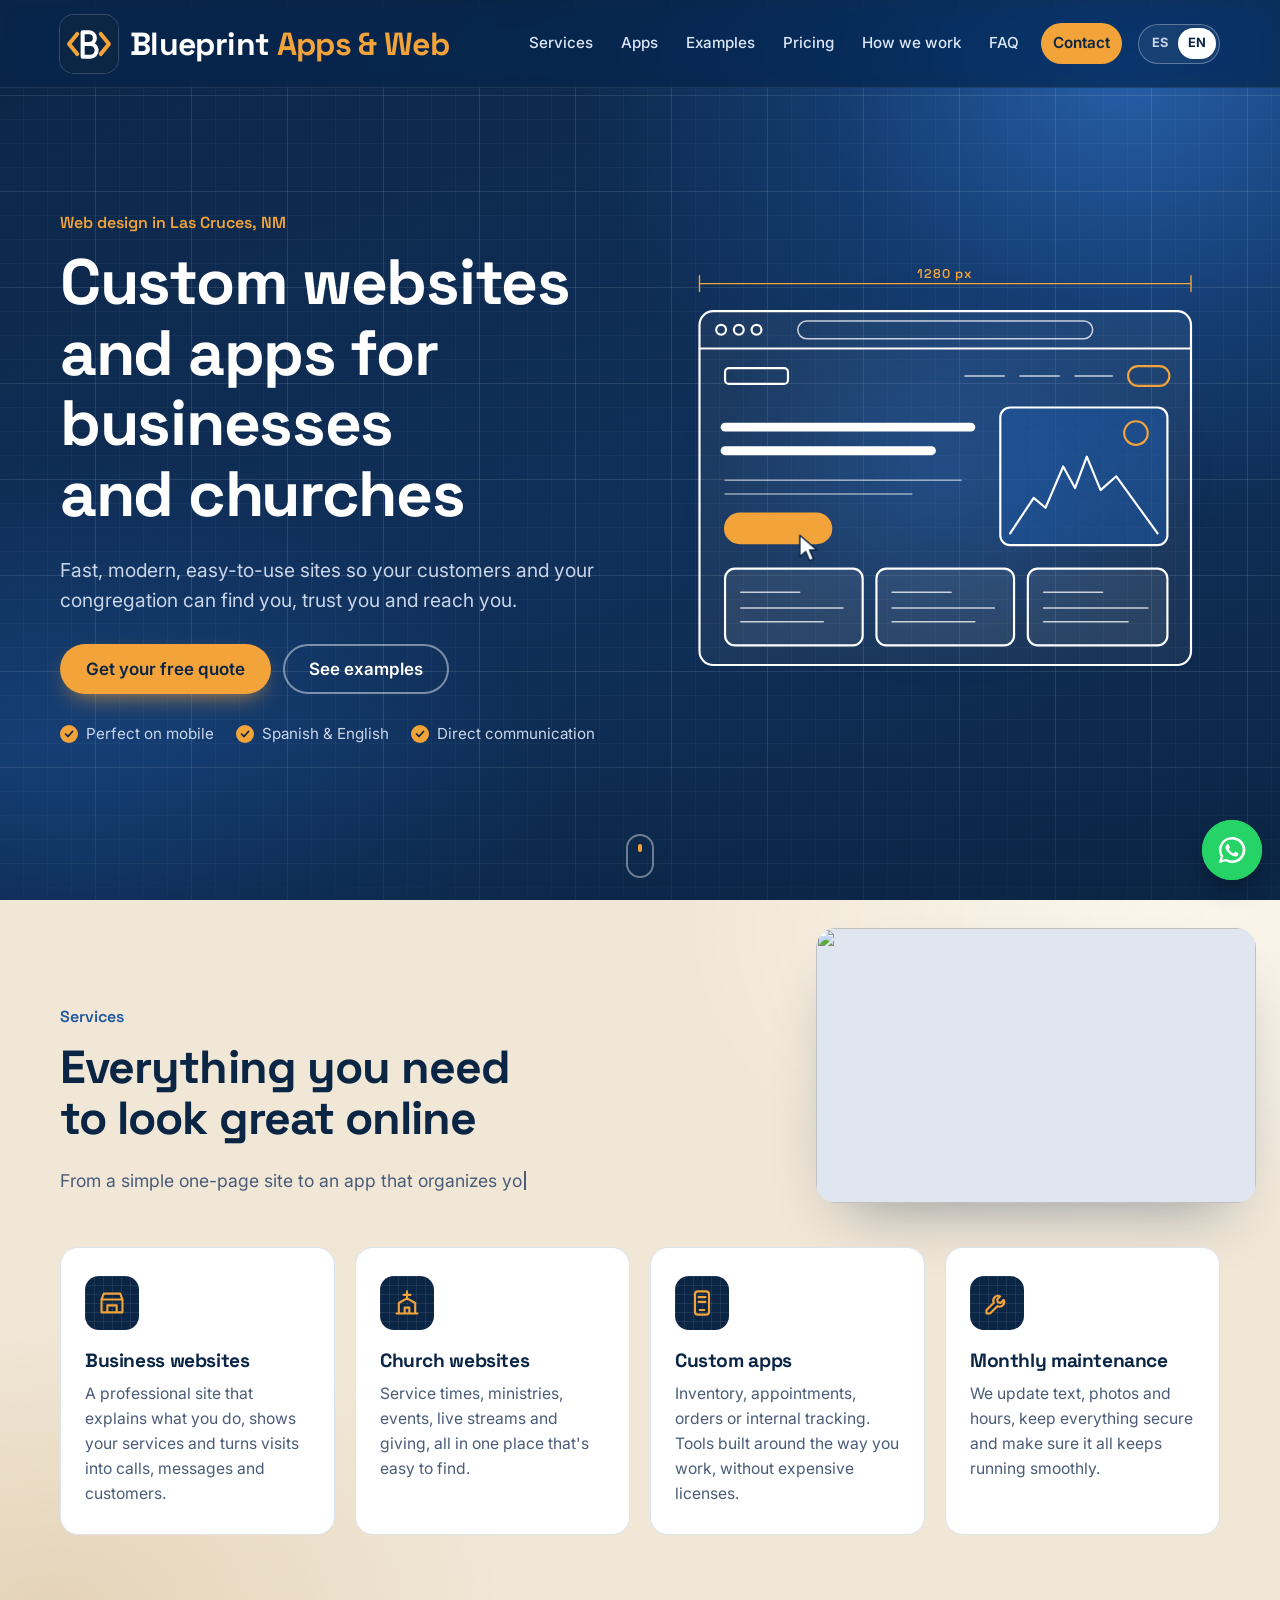
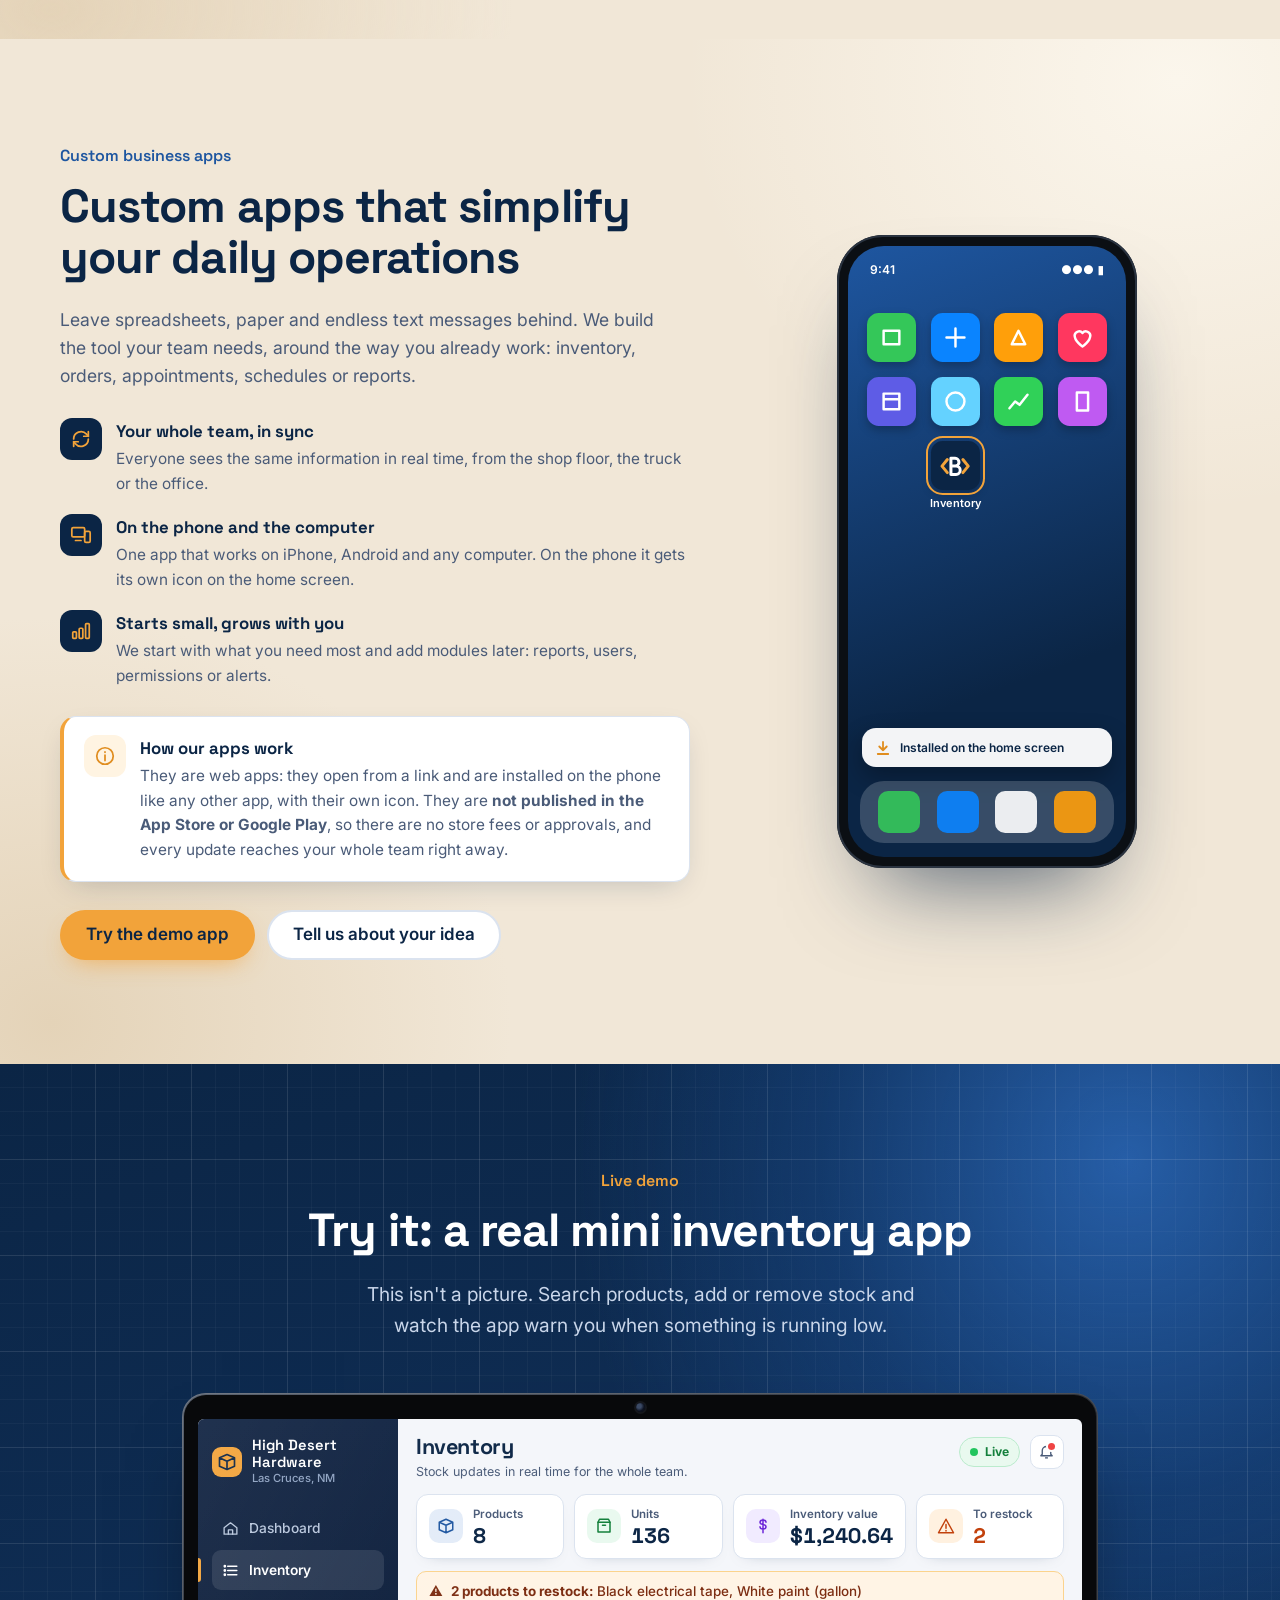
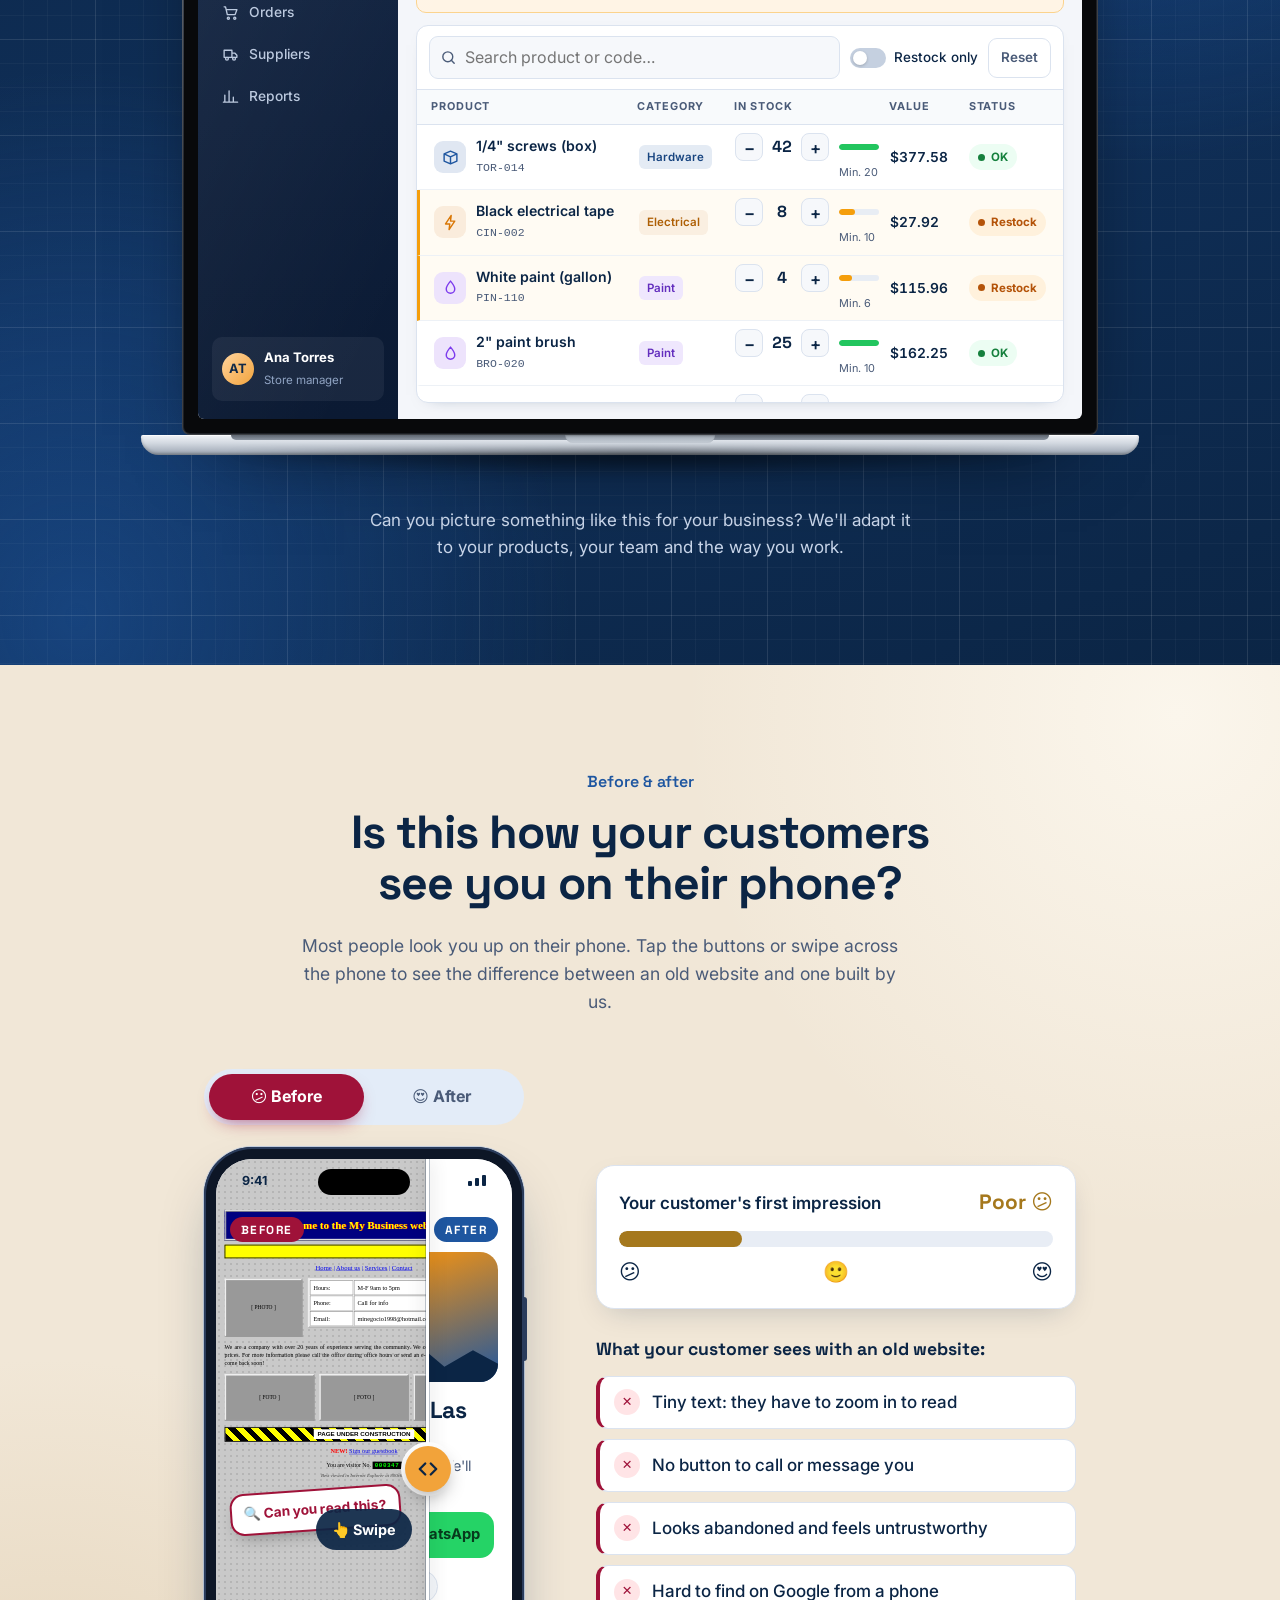
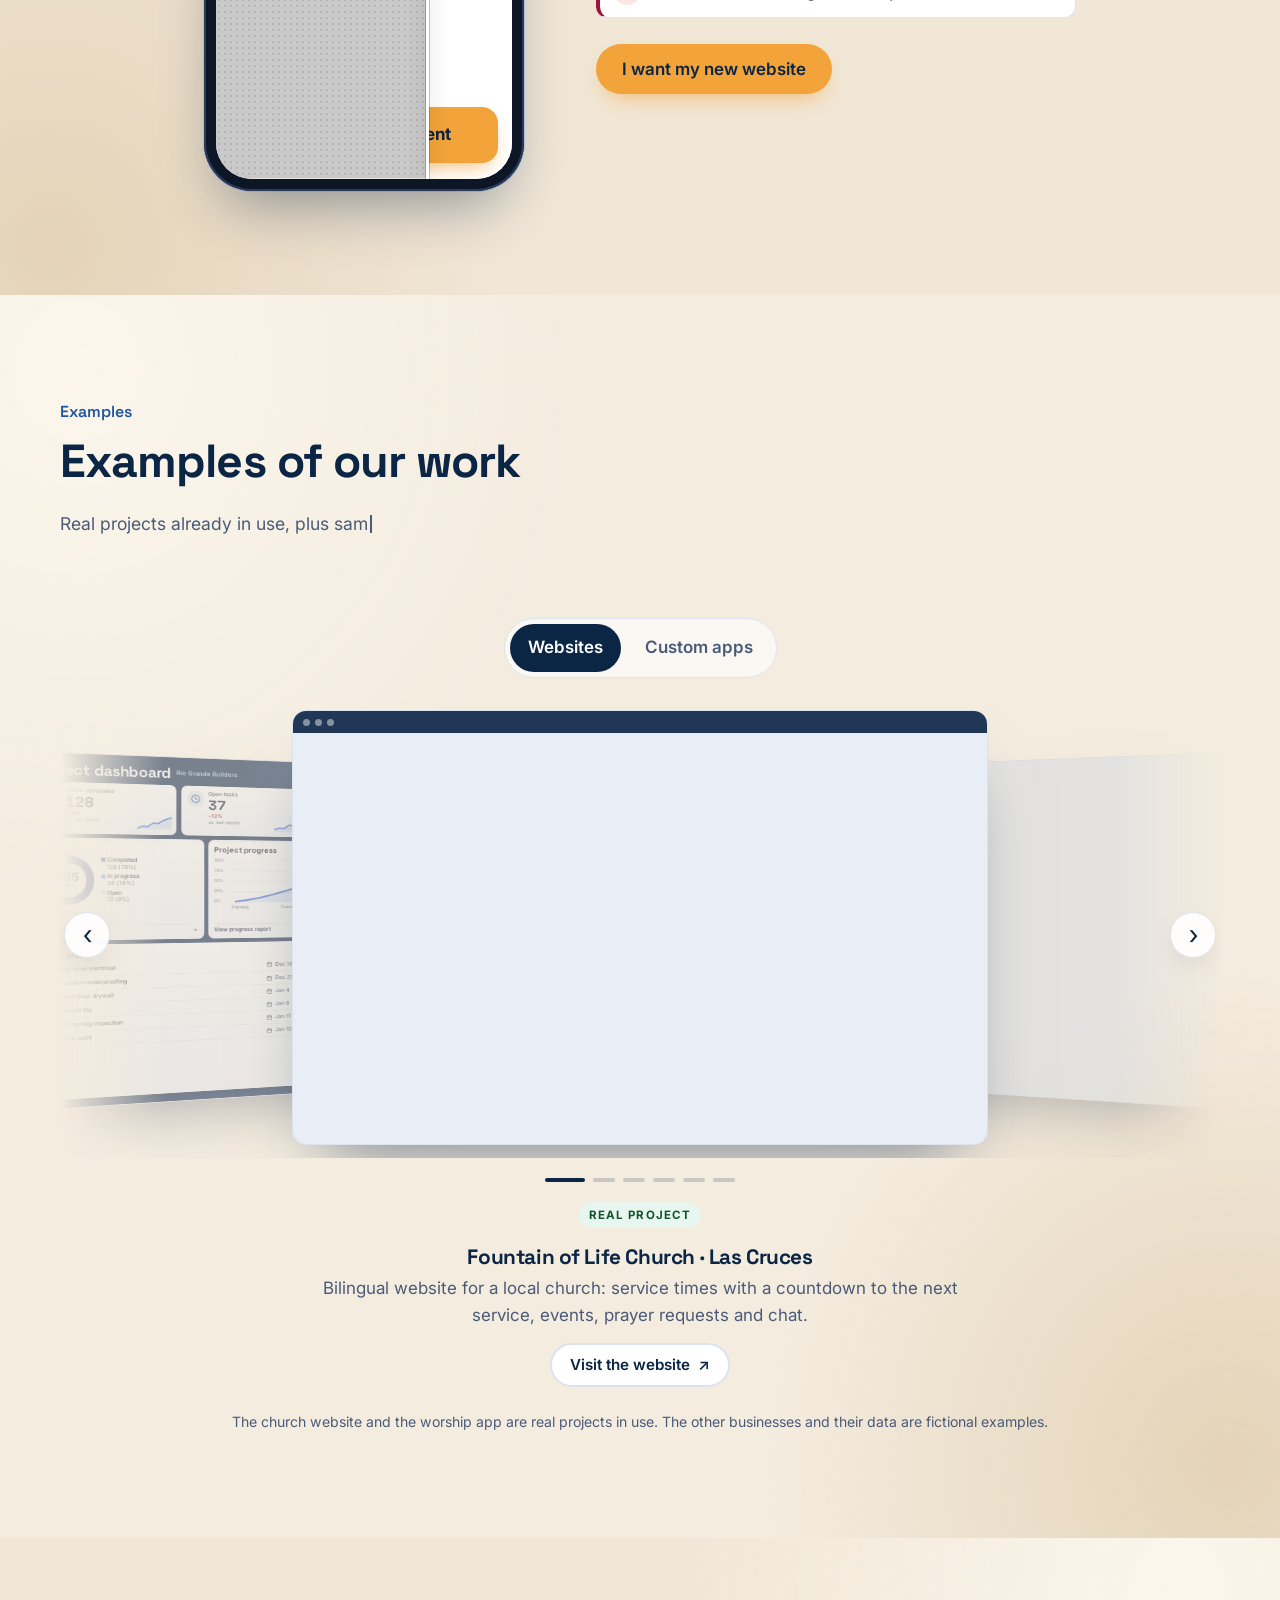
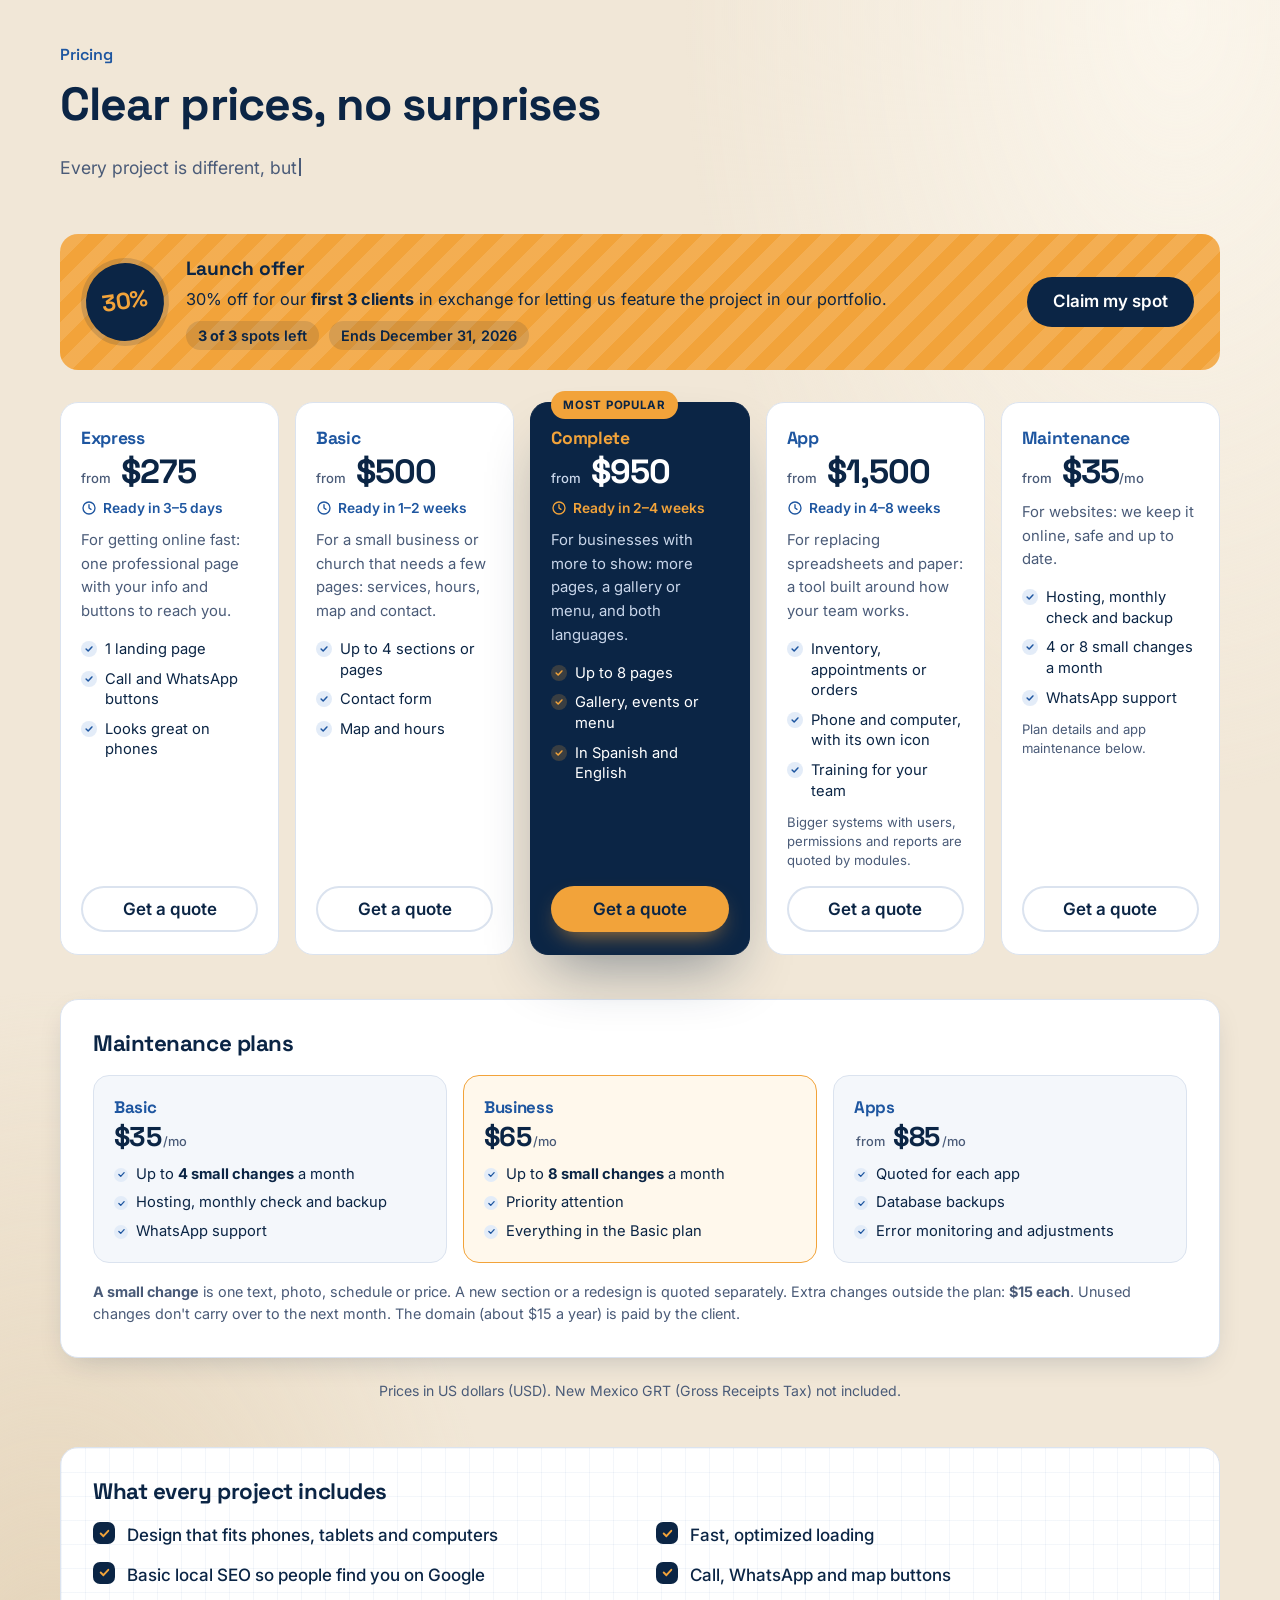
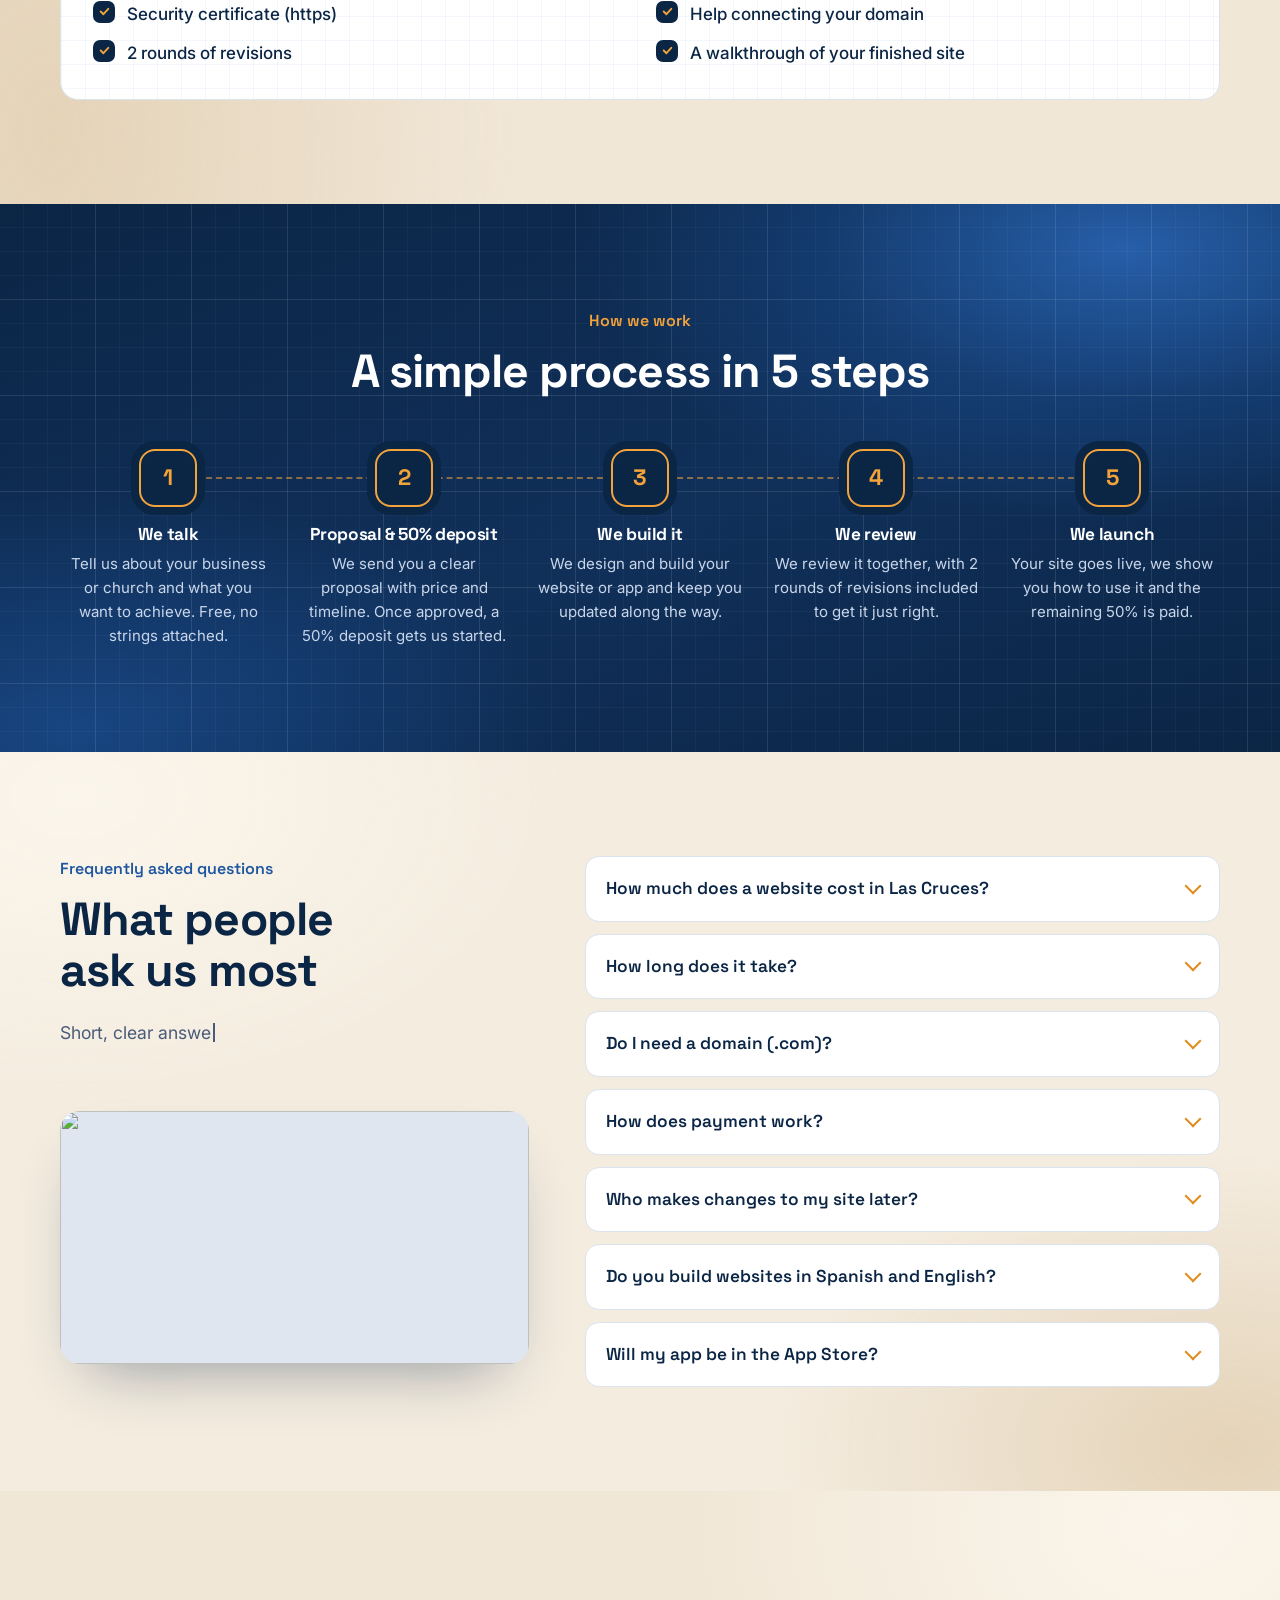
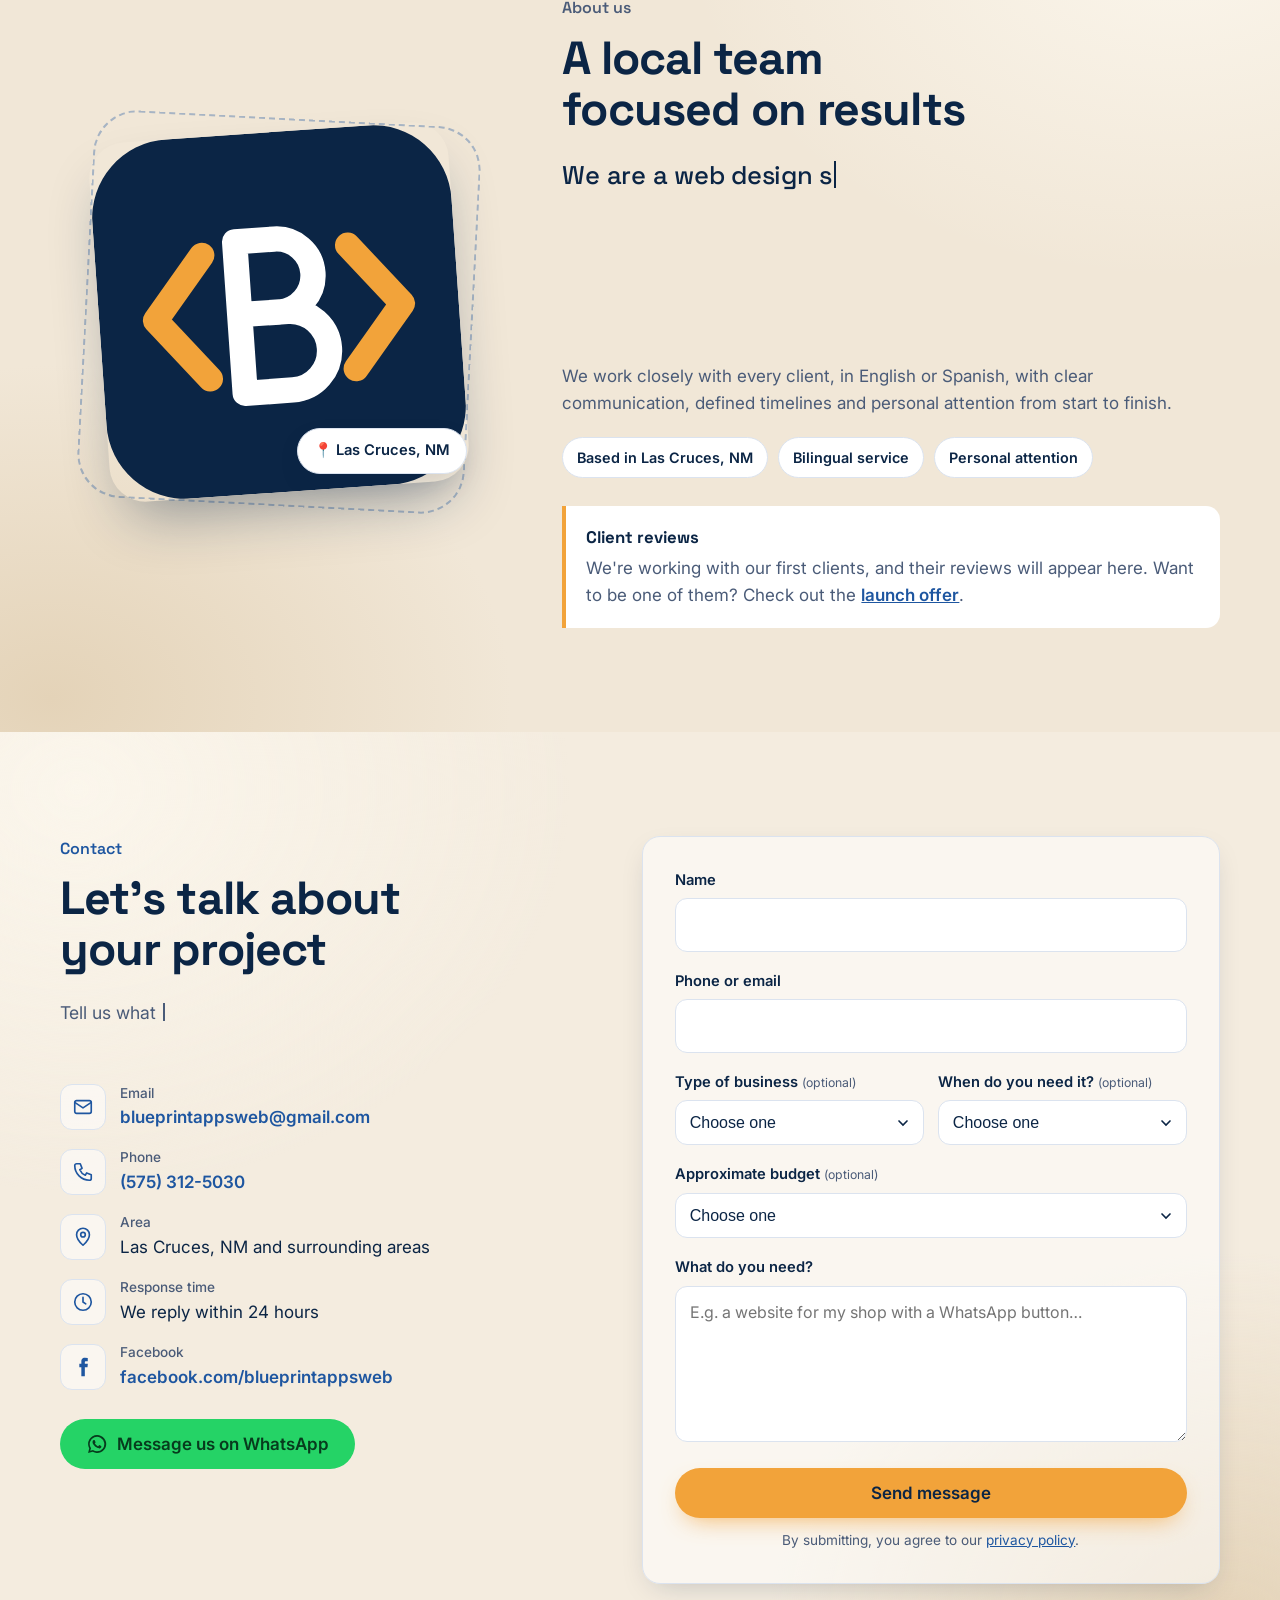
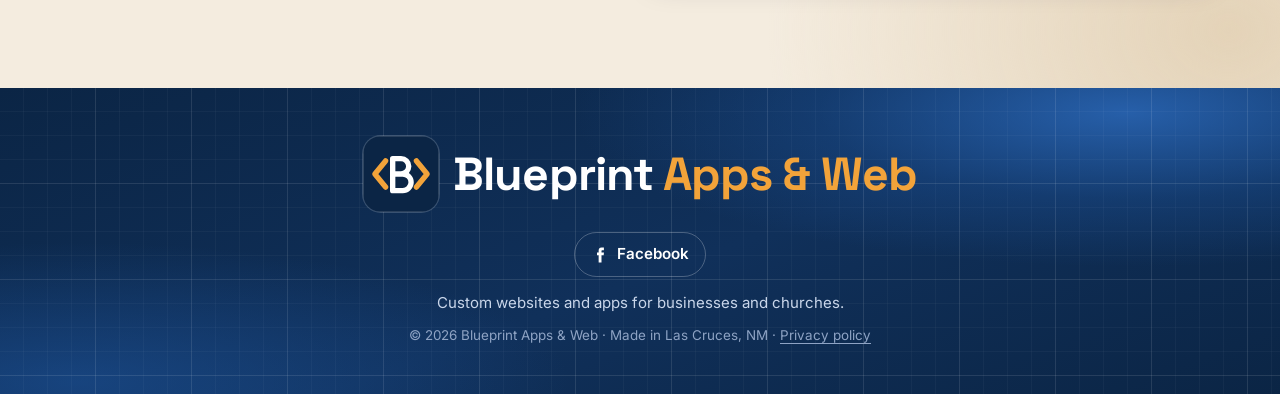
==== commit d96c3bdd: "Planes de mantenimiento: Básico $35 (4 cambios), Negocio $65 (8 cambios), apps desde $85; definición" ====
--- a/index.html
+++ b/index.html
@@ -27,9 +27,9 @@
 <link rel="preconnect" href="https://fonts.googleapis.com">
 <link rel="preconnect" href="https://fonts.gstatic.com" crossorigin>
 <link href="https://fonts.googleapis.com/css2?family=Inter:wght@400;500;600;700&family=Space+Grotesk:wght@500;600;700&display=swap" rel="stylesheet">
-<link rel="stylesheet" href="styles.css?v=22">
+<link rel="stylesheet" href="styles.css?v=23">
 <script>(function(d){d.classList.add('js');var l=null;try{l=new URLSearchParams(location.search).get('lang')||localStorage.getItem('bp-lang')}catch(e){}if(!l){var n=(navigator.languages&&navigator.languages[0])||navigator.language||'';l=n.toLowerCase().indexOf('es')===0?'es':'en'}if(l==='es'){d.classList.add('i18n-wait');setTimeout(function(){d.classList.remove('i18n-wait')},800)}})(document.documentElement)</script>
-<script src="script.js?v=19" defer></script>
+<script src="script.js?v=20" defer></script>
 <script type="application/ld+json">
 {
   "@context": "https://schema.org",
@@ -73,7 +73,7 @@
         {"@type": "Question", "name": "How long does it take?", "acceptedAnswer": {"@type": "Answer", "text": "An Express page is ready in a few days. Larger sites and apps depend on how many pages and features they need; the proposal we send you includes the dates."}},
         {"@type": "Question", "name": "Do I need a domain (.com)?", "acceptedAnswer": {"@type": "Answer", "text": "Not to get started. Every project includes help connecting your domain, and if you don't have one yet, we'll help you choose and register it."}},
         {"@type": "Question", "name": "How does payment work?", "acceptedAnswer": {"@type": "Answer", "text": "A 50% deposit when you approve the proposal and the remaining 50% when your site goes live. Prices are in US dollars and don't include New Mexico GRT."}},
-        {"@type": "Question", "name": "Can I make changes myself later?", "acceptedAnswer": {"@type": "Answer", "text": "Yes. When we launch, we show you how to use your site. If you'd rather have us update text and photos, the maintenance plan is $35 a month and includes WhatsApp support."}},
+        {"@type": "Question", "name": "Who makes changes to my site later?", "acceptedAnswer": {"@type": "Answer", "text": "Changes are made by us, so your site always looks right. The Basic maintenance plan ($35 a month) includes up to 4 small changes a month, and the Business plan ($65) up to 8. A small change is one text, photo, schedule or price; without a plan, each one is $15. In custom apps, your team updates its own information (products, stock, appointments) directly in the app."}},
         {"@type": "Question", "name": "Do you build websites in Spanish and English?", "acceptedAnswer": {"@type": "Answer", "text": "Yes. We work with you in the language you prefer and can build your site in English, Spanish or both. The Complete plan already includes both languages."}},
         {"@type": "Question", "name": "Will my app be in the App Store?", "acceptedAnswer": {"@type": "Answer", "text": "No. Our apps are web apps: your team opens them from a link and installs them on the phone with their own icon, on iPhone and Android, and they also work on computers. Since they don't go through the App Store or Google Play, there are no store fees or approvals, and updates are instant."}}
       ]
@@ -686,16 +686,37 @@
       </article>
       <article class="price reveal" style="--i:4">
         <h3 data-i18n="pr.5.t">Maintenance</h3>
-        <p class="amount">$35<small data-i18n="pr.month">/mo</small></p>
+        <p class="amount"><small data-i18n="pr.from">from</small> $35<small data-i18n="pr.month">/mo</small></p>
         <p class="pdesc" data-i18n="pr.5.d">For websites: we keep it online, safe and up to date.</p>
         <ul>
           <li data-i18n="pr.5.a">Hosting, monthly check and backup</li>
-          <li data-i18n="pr.5.b">Up to 2 small changes a month</li>
+          <li data-i18n="pr.5.b">4 or 8 small changes a month</li>
           <li data-i18n="pr.5.c">WhatsApp support</li>
         </ul>
-        <p class="pnote" data-i18n="pr.5.n">App maintenance from $65/mo. The domain (about $15 a year) is paid by the client.</p>
+        <p class="pnote" data-i18n="pr.5.n">Plan details and app maintenance below.</p>
         <a href="#contacto" class="btn btn-outline" data-plan="Mantenimiento" data-i18n="pr.cta">Get a quote</a>
       </article>
+    </div>
+    <div class="maint reveal" id="mantenimiento">
+      <h3><span data-i18n="mt.title">Maintenance plans</span></h3>
+      <div class="mplans">
+        <article class="mplan">
+          <h4><span data-i18n="mt.b">Basic</span></h4>
+          <p class="mp-amount">$35<small data-i18n="pr.month">/mo</small></p>
+          <ul><li><span data-i18n="mt.b1">Up to <b>4 small changes</b> a month</span></li><li><span data-i18n="mt.b2">Hosting, monthly check and backup</span></li><li><span data-i18n="mt.b3">WhatsApp support</span></li></ul>
+        </article>
+        <article class="mplan pop">
+          <h4><span data-i18n="mt.n">Business</span></h4>
+          <p class="mp-amount">$65<small data-i18n="pr.month">/mo</small></p>
+          <ul><li><span data-i18n="mt.n1">Up to <b>8 small changes</b> a month</span></li><li><span data-i18n="mt.n2">Priority attention</span></li><li><span data-i18n="mt.n3">Everything in the Basic plan</span></li></ul>
+        </article>
+        <article class="mplan">
+          <h4><span data-i18n="mt.a">Apps</span></h4>
+          <p class="mp-amount"><small data-i18n="pr.from">from</small> $85<small data-i18n="pr.month">/mo</small></p>
+          <ul><li><span data-i18n="mt.a1">Quoted for each app</span></li><li><span data-i18n="mt.a2">Database backups</span></li><li><span data-i18n="mt.a3">Error monitoring and adjustments</span></li></ul>
+        </article>
+      </div>
+      <p class="mt-def"><span data-i18n="mt.def"><b>A small change</b> is one text, photo, schedule or price. A new section or a redesign is quoted separately. Extra changes outside the plan: <b>$15 each</b>. Unused changes don't carry over to the next month. The domain (about $15 a year) is paid by the client.</span></p>
     </div>
     <p class="tax reveal" data-i18n="pr.tax">Prices in US dollars (USD). New Mexico GRT (Gross Receipts Tax) not included.</p>
 
@@ -709,7 +730,7 @@
         <li data-i18n="inc.5">Security certificate (https)</li>
         <li data-i18n="inc.6">Help connecting your domain</li>
         <li data-i18n="inc.7">2 rounds of revisions</li>
-        <li data-i18n="inc.8">Training to use your site</li>
+        <li data-i18n="inc.8">A walkthrough of your finished site</li>
       </ul>
     </div>
   </div>
@@ -759,8 +780,8 @@
         <p data-i18n="faq.4.a">A 50% deposit when you approve the proposal and the remaining 50% when your site goes live. Prices are in US dollars and don't include New Mexico GRT.</p>
       </details>
       <details>
-        <summary data-i18n="faq.5.q">Can I make changes myself later?</summary>
-        <p data-i18n="faq.5.a">Yes. When we launch, we show you how to use your site. If you'd rather have us update text and photos, the maintenance plan is $35 a month and includes WhatsApp support.</p>
+        <summary data-i18n="faq.5.q">Who makes changes to my site later?</summary>
+        <p data-i18n="faq.5.a">Changes are made by us, so your site always looks right. The Basic maintenance plan ($35 a month) includes up to 4 small changes a month, and the Business plan ($65) up to 8. A small change is one text, photo, schedule or price; without a plan, each one is $15. In custom apps, your team updates its own information (products, stock, appointments) directly in the app.</p>
       </details>
       <details>
         <summary data-i18n="faq.6.q">Do you build websites in Spanish and English?</summary>
--- a/styles.css
+++ b/styles.css
@@ -916,3 +916,18 @@
 .price.featured .pnote{color:#c9d6ea}
 @media (max-width:920px){.apps-grid{grid-template-columns:1fr;gap:48px}.apps-phone{width:min(260px,70vw)}}
 @media (prefers-reduced-motion:reduce){.ap-mine>span{animation:none}}
+
+/* Planes de mantenimiento */
+.maint{margin-top:44px;background:#fff;border:1px solid var(--line);border-radius:var(--radius);padding:32px;box-shadow:var(--shadow)}
+.maint h3{font-size:1.4rem;margin-bottom:18px}
+.mplans{display:grid;grid-template-columns:repeat(3,1fr);gap:16px}
+.mplan{border:1px solid var(--line);border-radius:16px;padding:20px;background:var(--bg)}
+.mplan.pop{border-color:var(--orange);background:#fff8ec}
+.mplan h4{margin:0 0 4px;font:700 1.05rem var(--head);color:var(--blue)}
+.mp-amount{font:700 1.7rem/1.1 var(--head);color:var(--navy);margin:0 0 12px;letter-spacing:-.02em}
+.mp-amount small{font:500 .8rem var(--body);color:var(--muted);letter-spacing:0;margin:0 2px}
+.mplan ul{list-style:none;padding:0;margin:0;display:grid;gap:8px;font-size:.92rem}
+.mplan li{padding-left:22px;position:relative;line-height:1.4}
+.mplan li::before{content:"";position:absolute;left:0;top:4px;width:14px;height:14px;border-radius:50%;background:#e3ecf8 url("data:image/svg+xml,%3Csvg xmlns='http://www.w3.org/2000/svg' viewBox='0 0 24 24' fill='none' stroke='%231E56A0' stroke-width='3.5' stroke-linecap='round' stroke-linejoin='round'%3E%3Cpath d='M5 12l5 5L19 7'/%3E%3C/svg%3E") center/9px no-repeat}
+.mt-def{margin:18px 0 0;font-size:.9rem;color:var(--muted);line-height:1.55}
+@media (max-width:720px){.mplans{grid-template-columns:1fr}.maint{padding:22px}}
